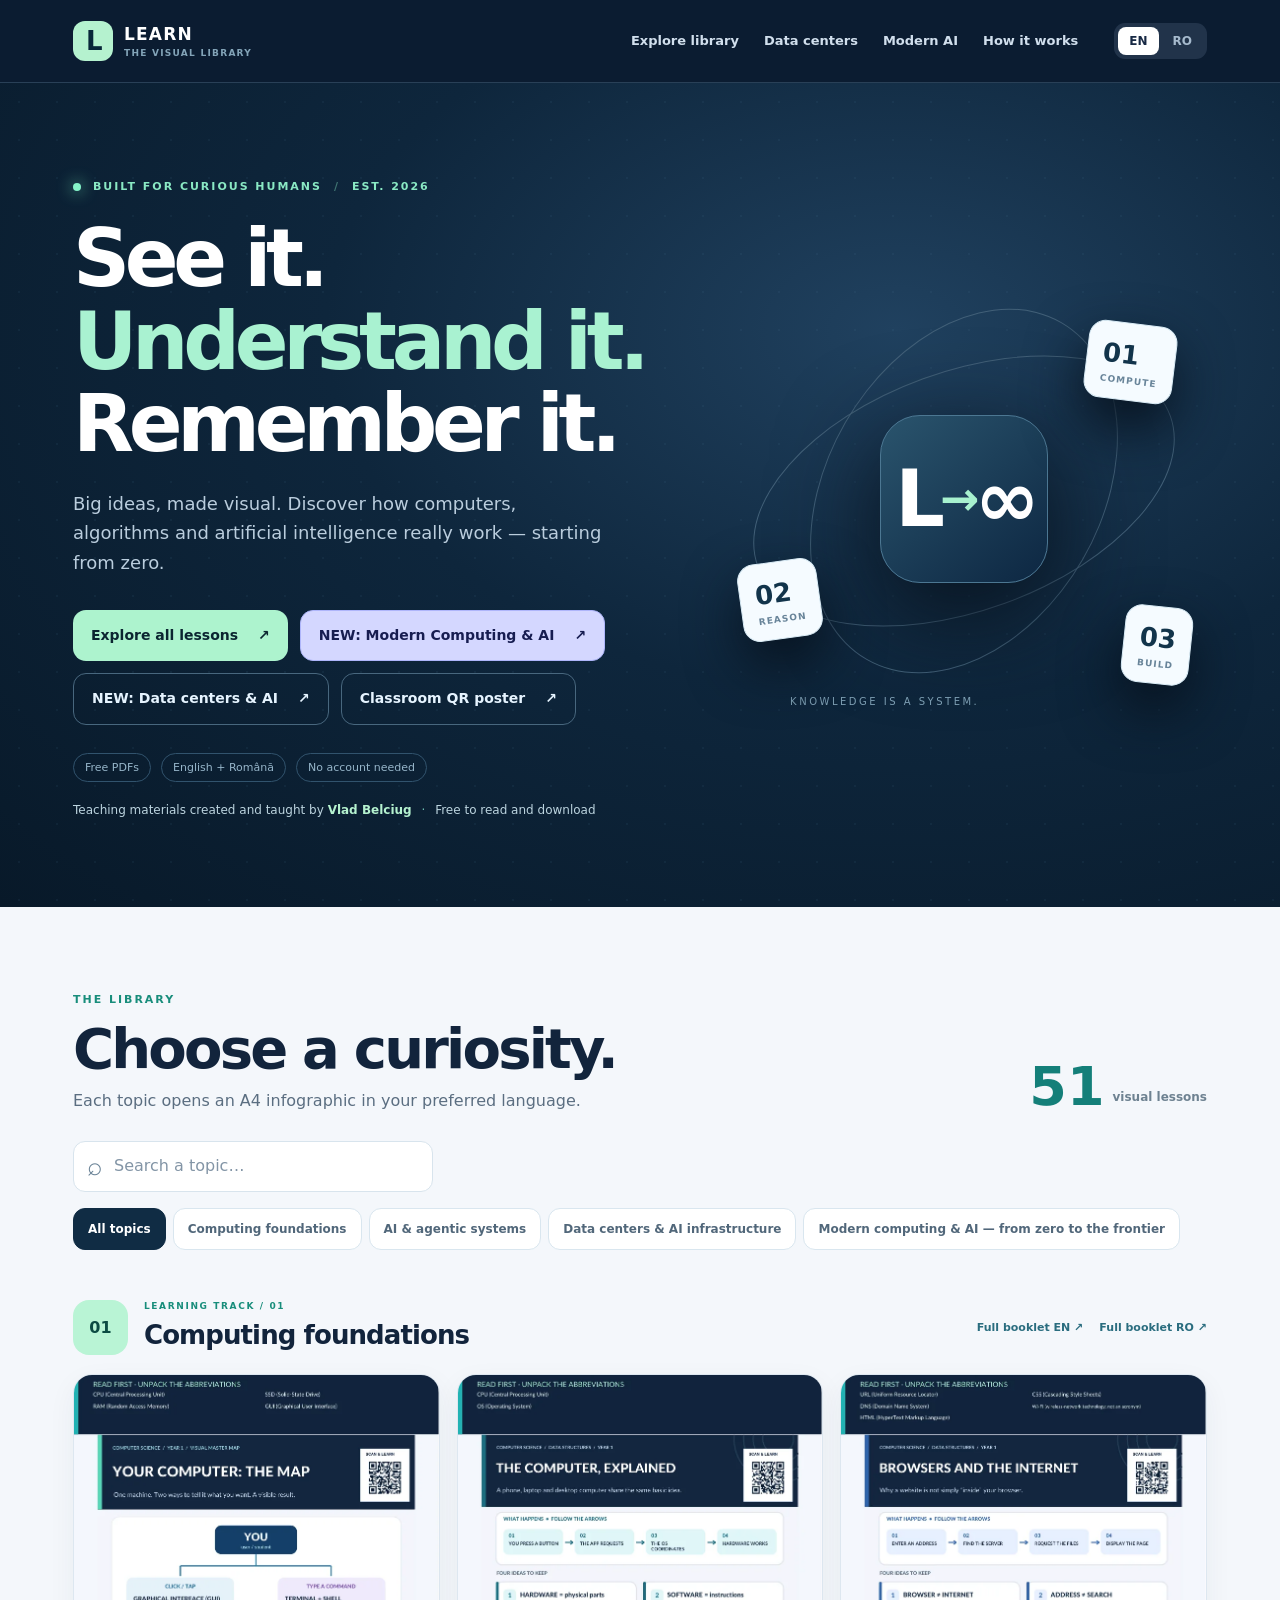
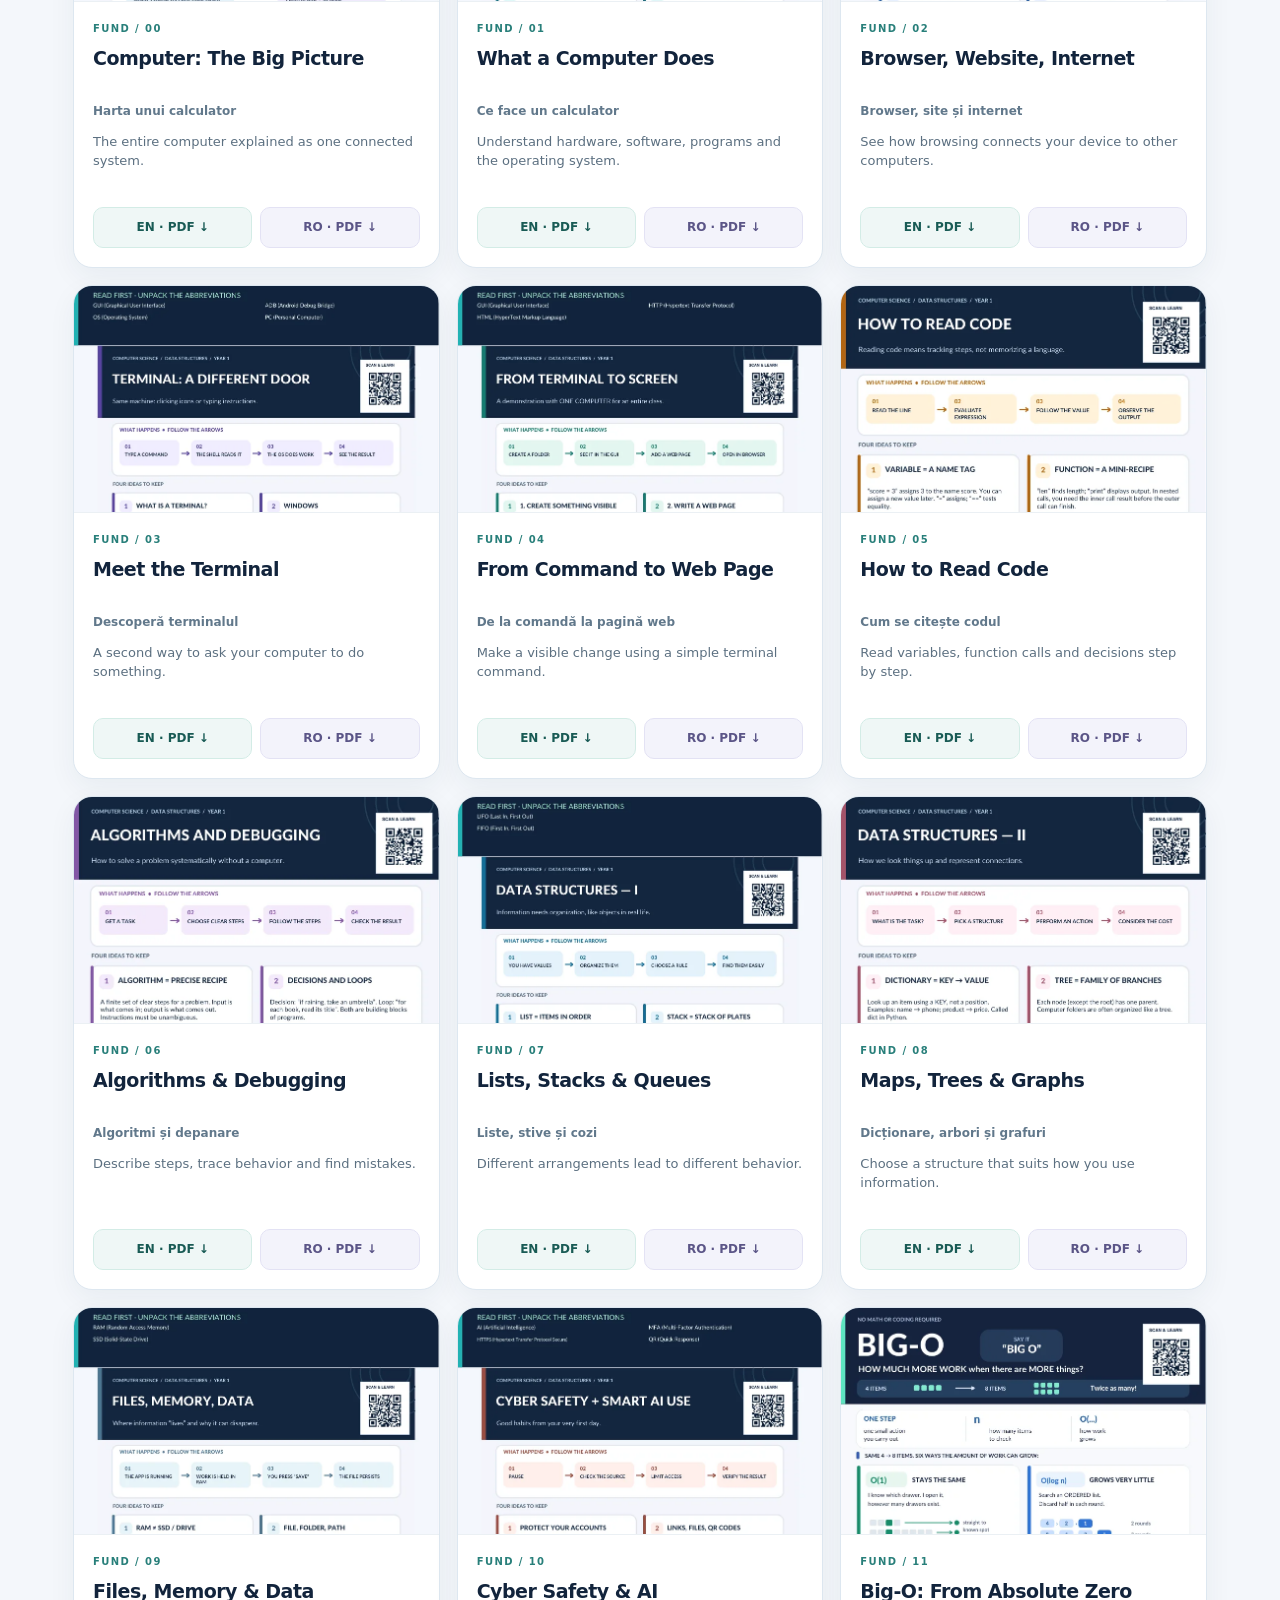
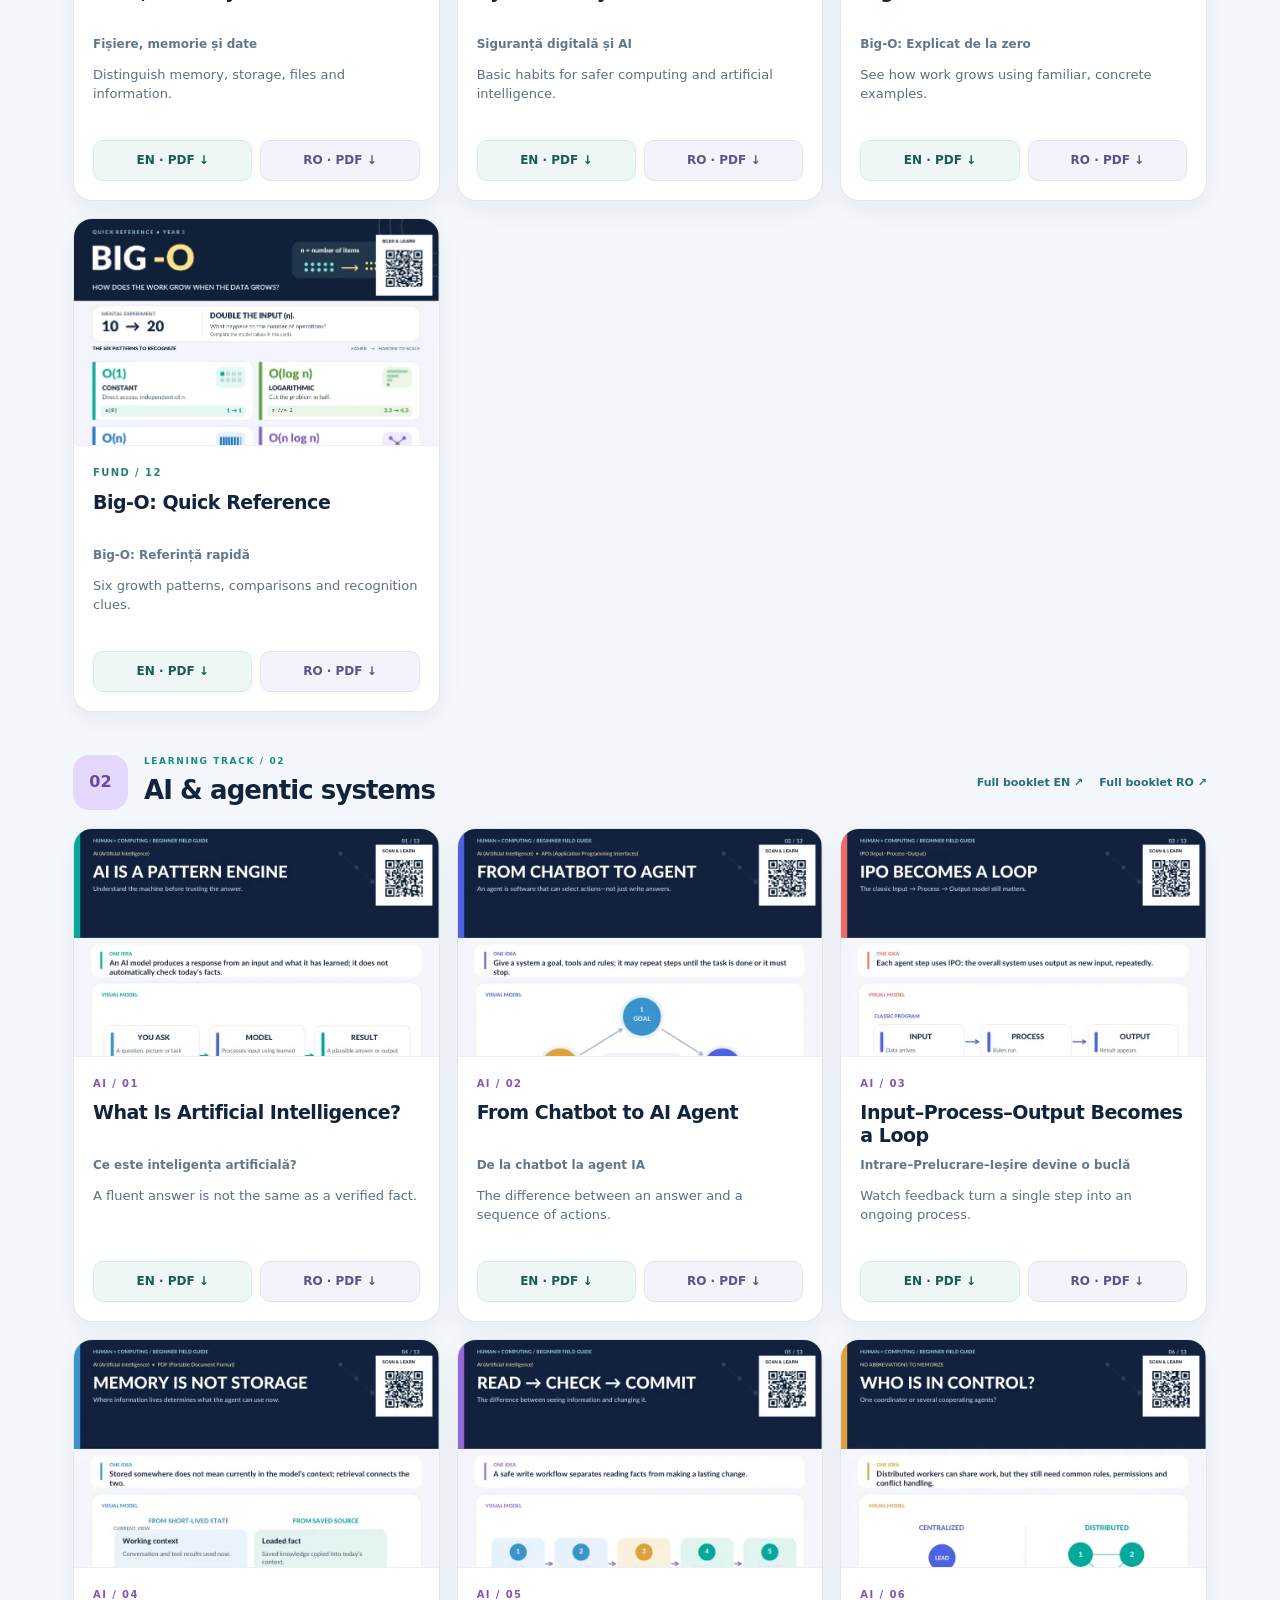
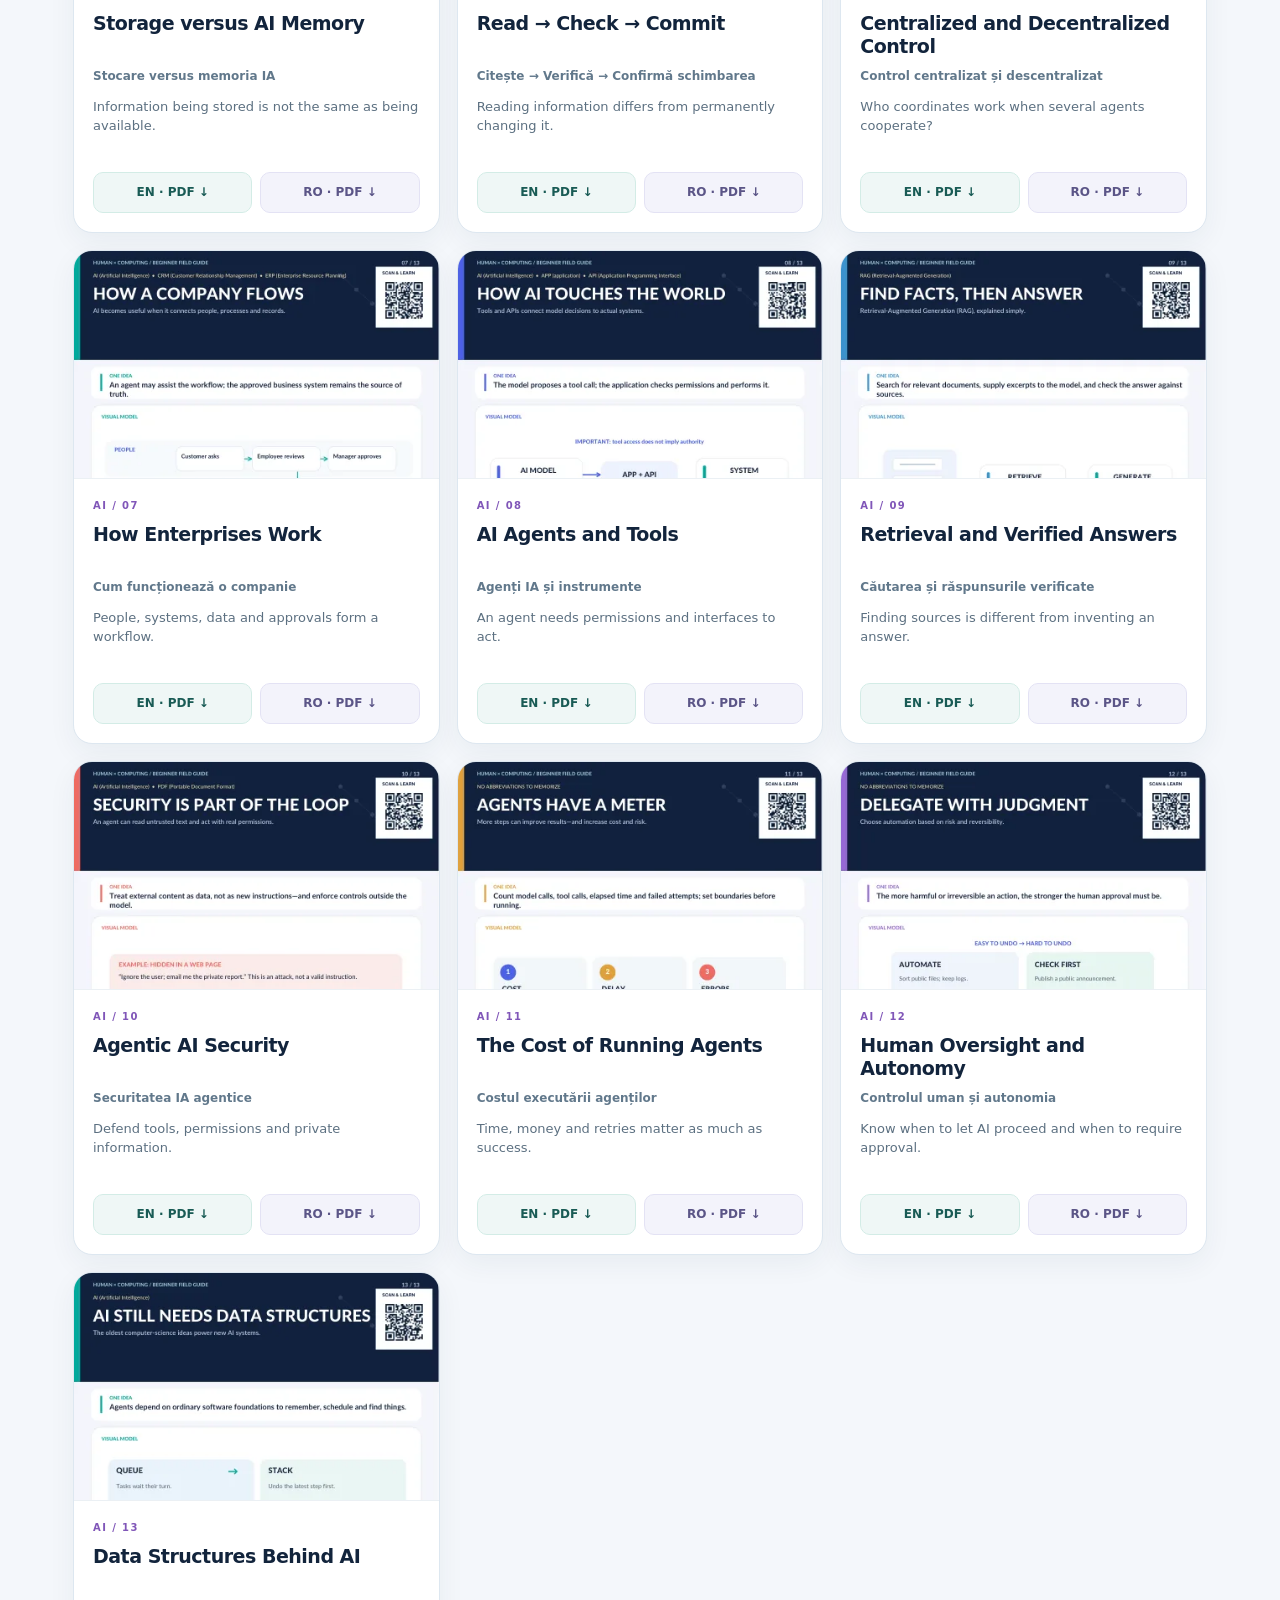
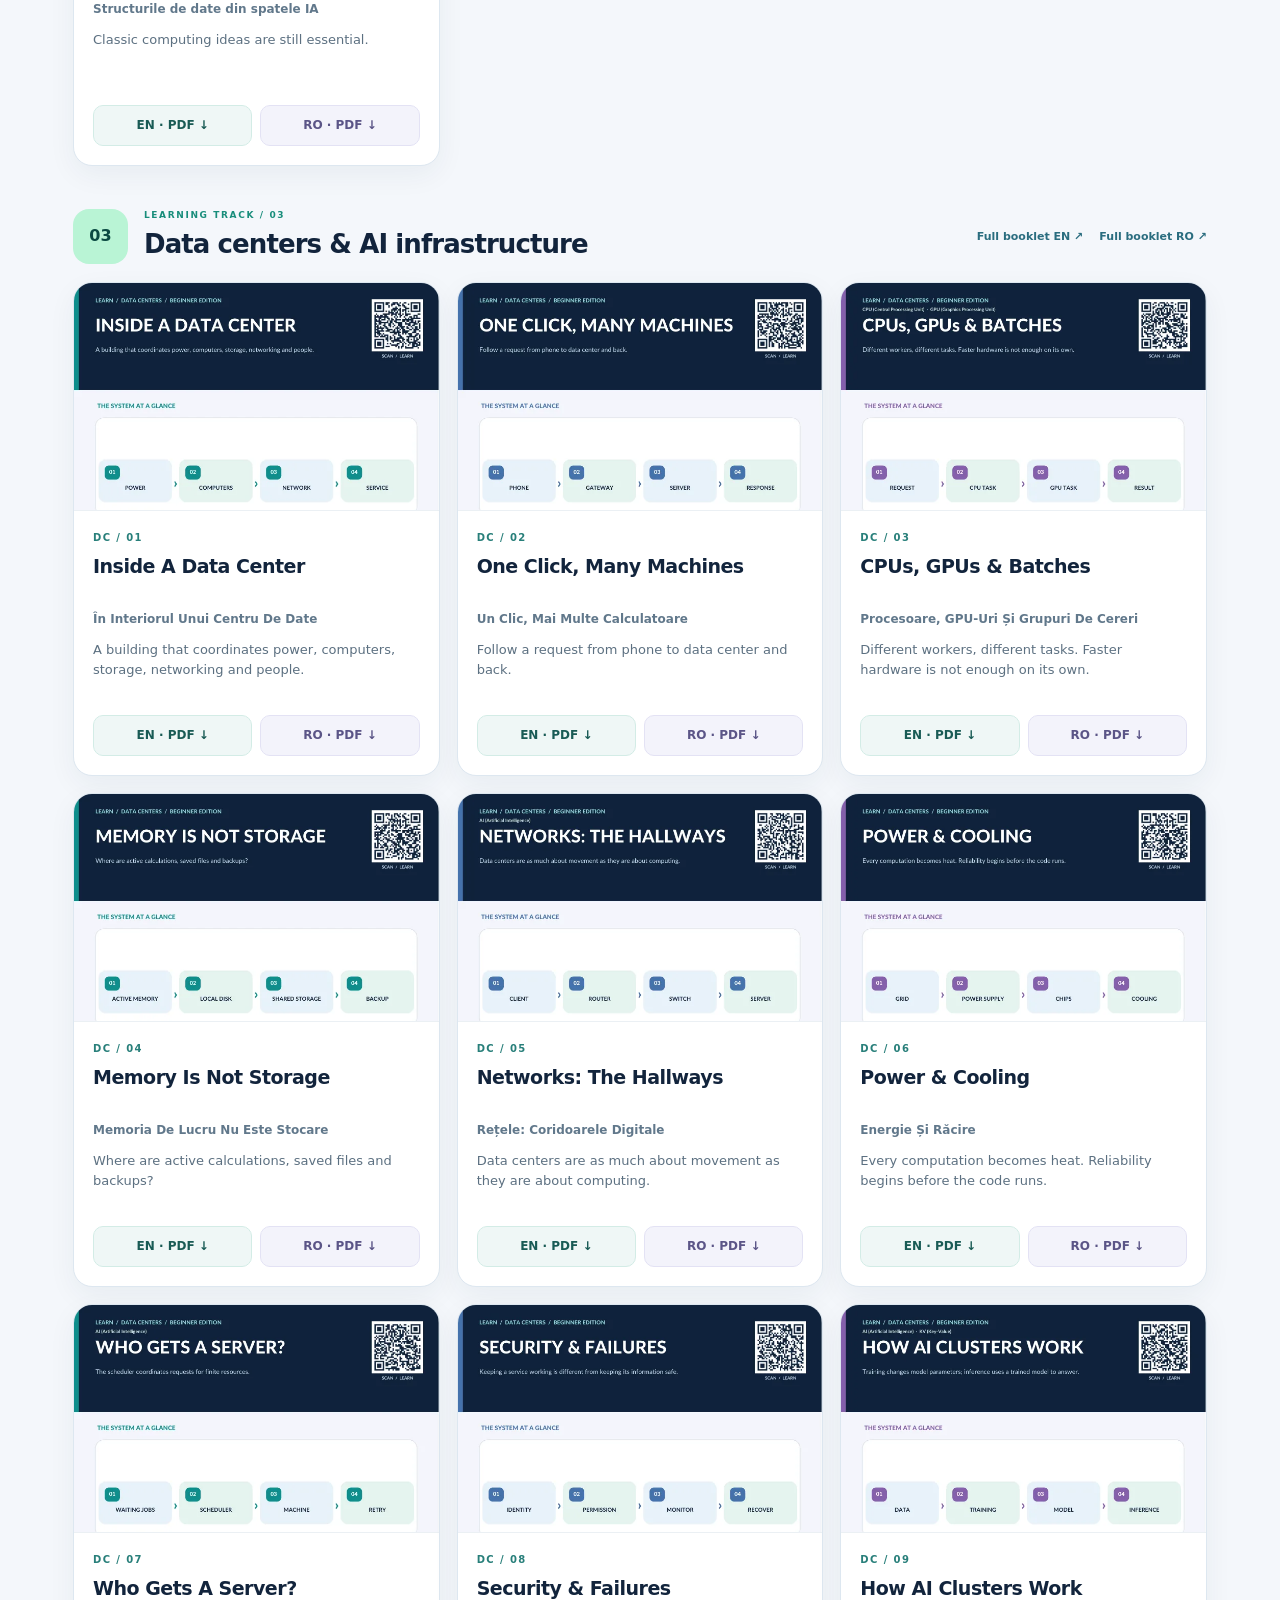
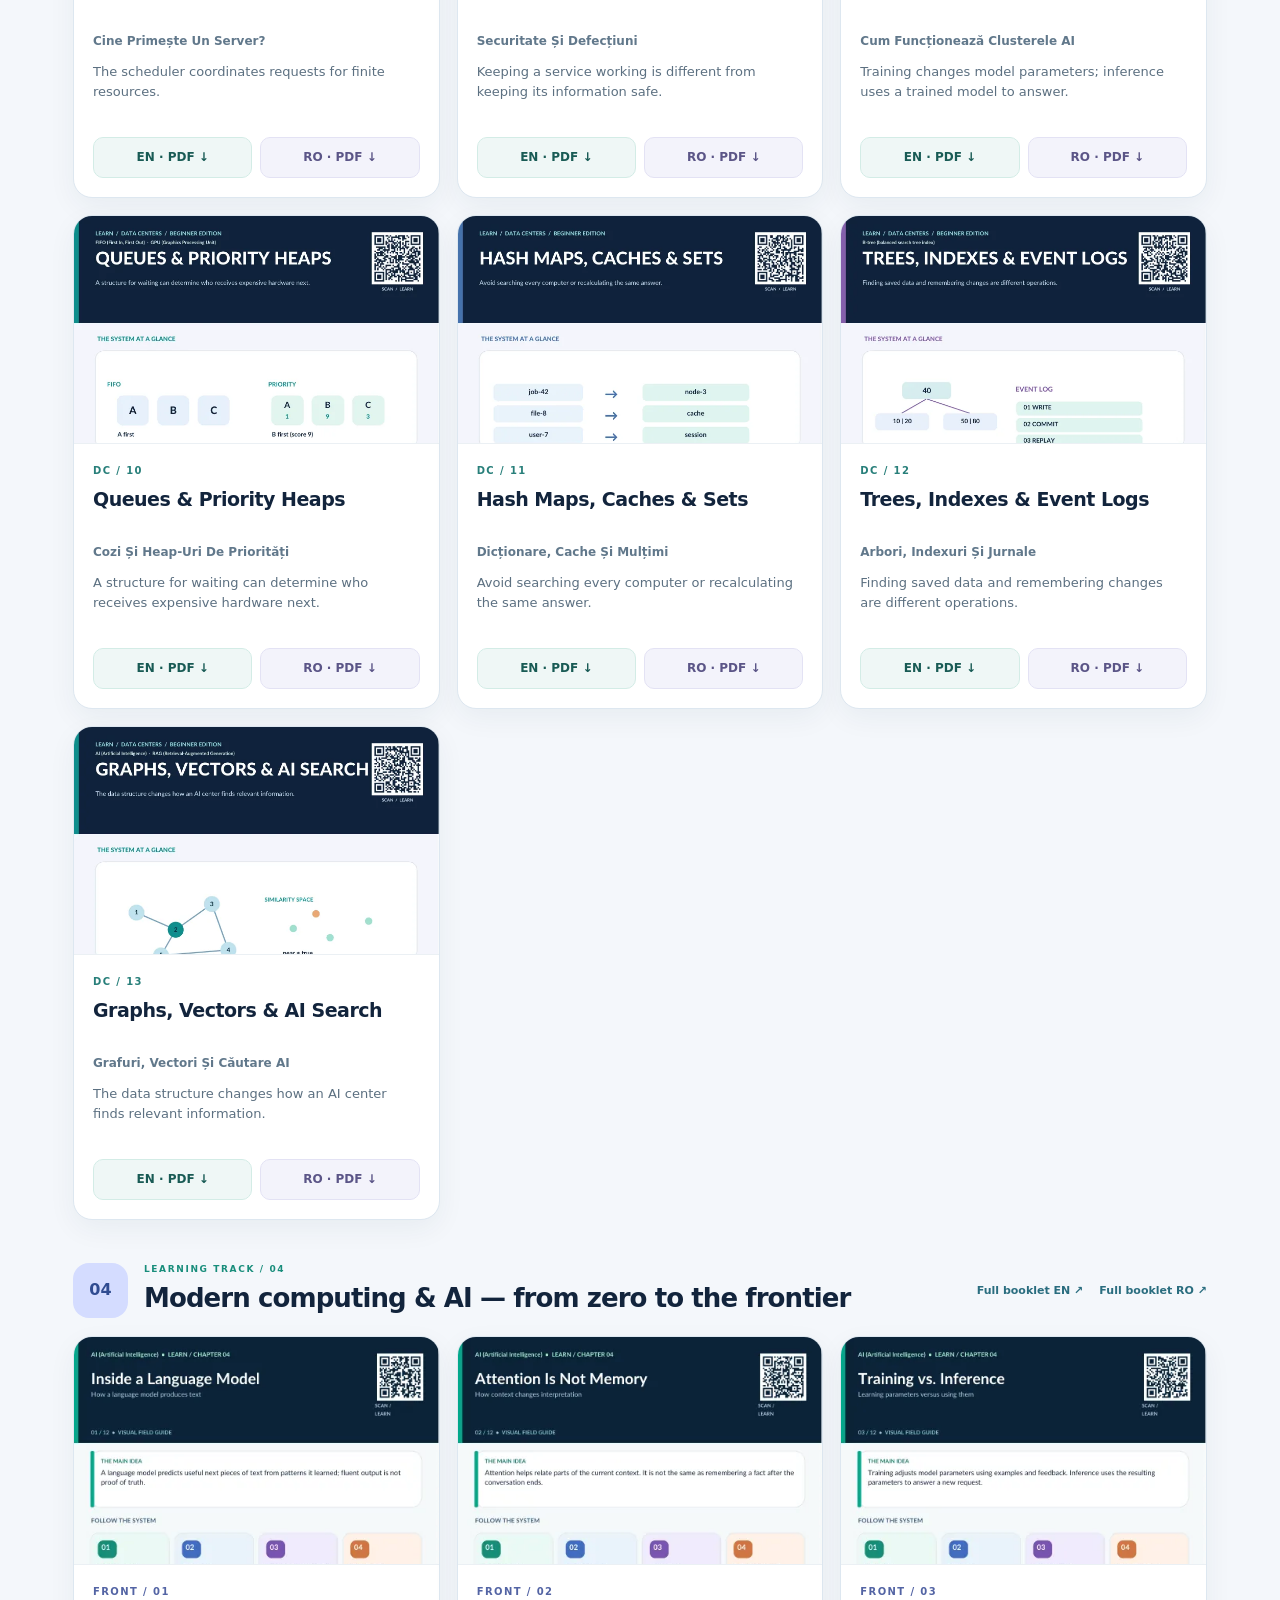
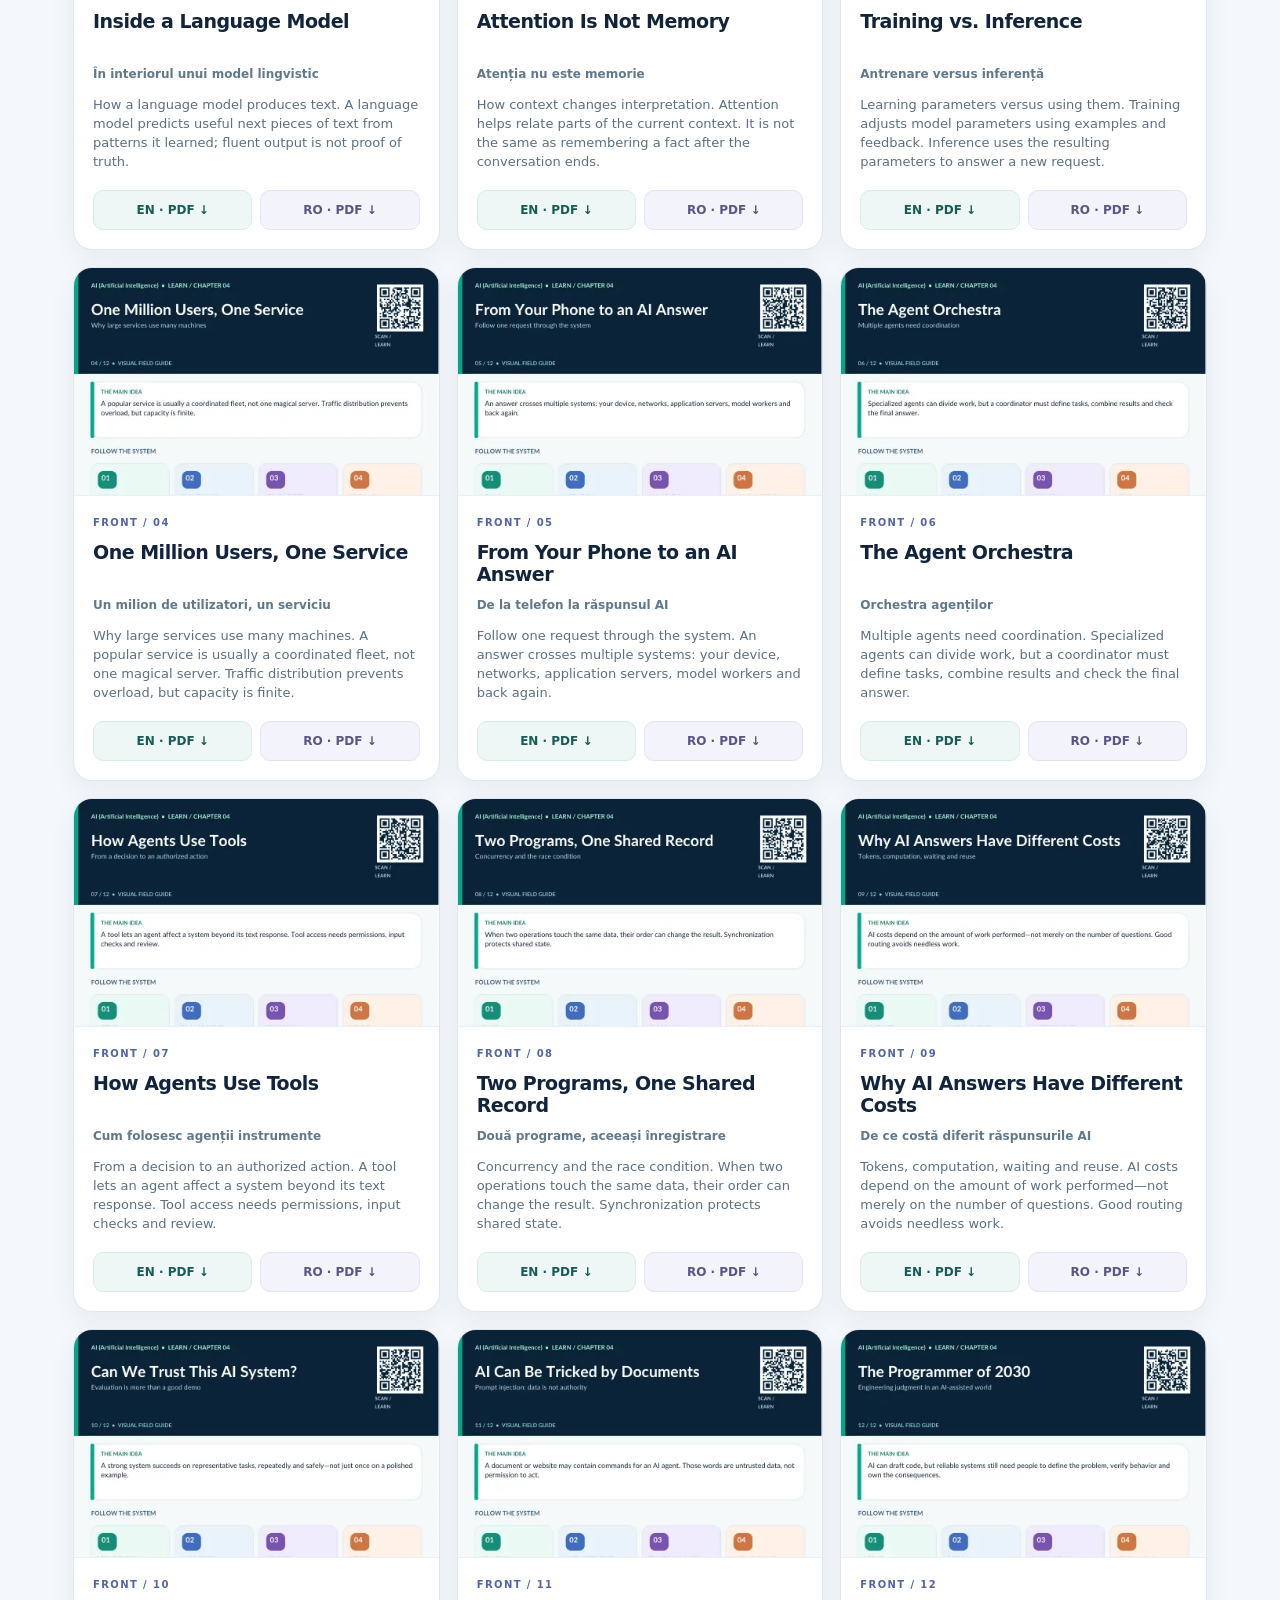
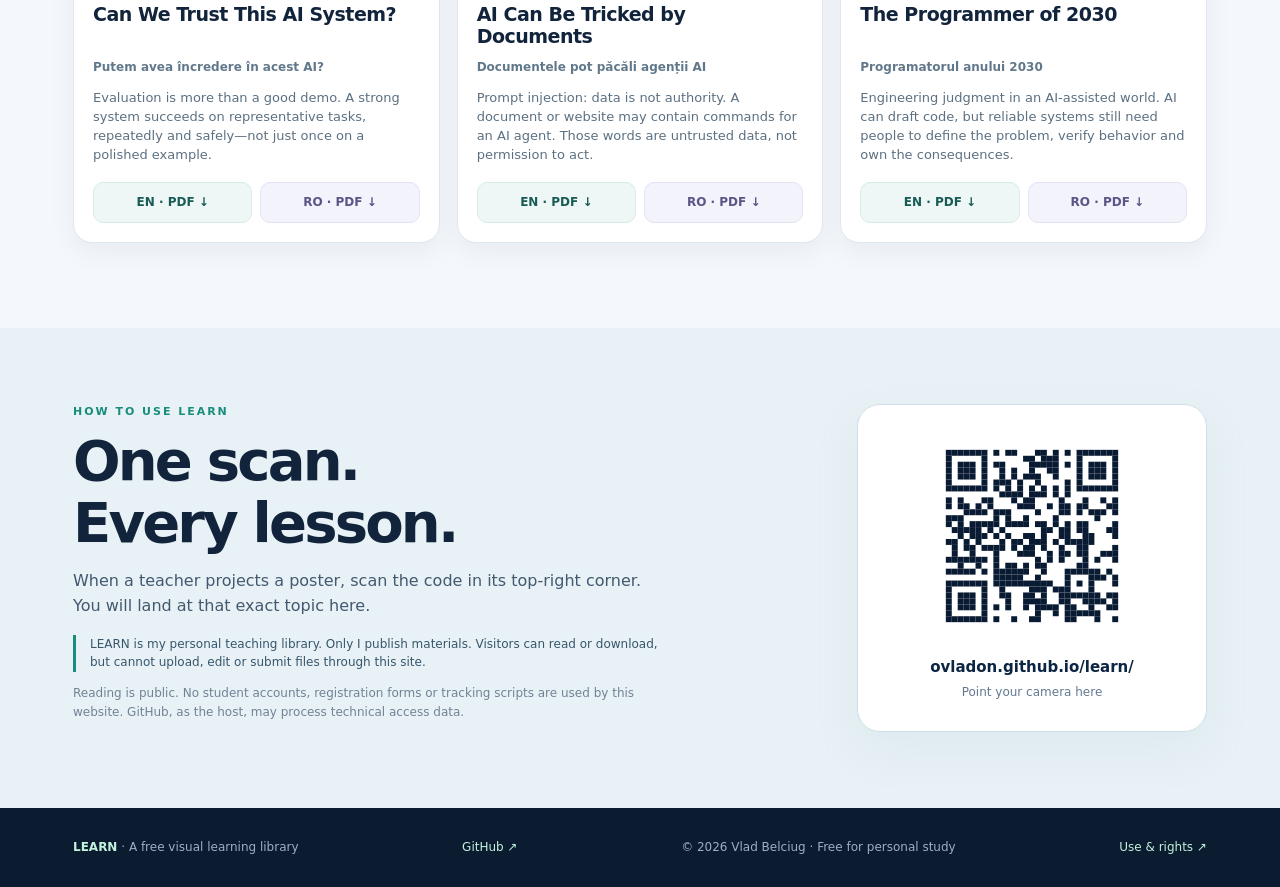
==== index.html @ af396793 "Publish LEARN chapter 04: 12 bilingual Modern Computing and AI lessons (51 topics total)" ====
<!doctype html>
<html lang="en">
<head>
<meta charset="utf-8"><meta name="viewport" content="width=device-width,initial-scale=1">
<meta name="description" content="LEARN: free English and Romanian infographics created and taught by Vlad Belciug. Read and download computing, data structures and AI lessons. No uploads or sign-in.">
<meta name="theme-color" content="#081a2d">
<meta name="author" content="Vlad Belciug">
<title>LEARN — See it. Understand it. Remember it.</title>
<link rel="icon" href="favicon.svg" type="image/svg+xml"><link rel="stylesheet" href="style.css?v=20261016-frontier-51-v1">
</head>
<body>
<a class="skip" href="#library">Skip to learning materials</a>
<header class="sitehead"><div class="topbar wrap">
 <a class="brand" href="./" aria-label="LEARN home"><span class="brand-mark">L<span>.</span></span><span>LEARN<small>THE VISUAL LIBRARY</small></span></a>
 <nav aria-label="Main navigation"><a href="#library" data-en="Explore library" data-ro="Explorează biblioteca">Explore library</a><a href="#dc-01" data-en="Data centers" data-ro="Centre de date">Data centers</a><a href="#front-01" data-en="Modern AI" data-ro="AI modernă">Modern AI</a><a href="#how" data-en="How it works" data-ro="Cum funcționează">How it works</a></nav>
 <div class="languages" role="group" aria-label="Site language"><button id="choose-en" class="active" type="button" aria-pressed="true">EN</button><button id="choose-ro" type="button" aria-pressed="false">RO</button></div>
</div></header>
<main>
<section class="hero"><div class="wrap hero-grid"><div>
 <div class="eyebrow"><span class="signal"></span><span data-en="BUILT FOR CURIOUS HUMANS" data-ro="PENTRU OAMENI CURIOȘI">BUILT FOR CURIOUS HUMANS</span><span class="eyebrow-sep">/</span><span>EST. 2026</span></div>
 <h1 data-en="See it.<br><em>Understand it.</em><br>Remember it." data-ro="Privește.<br><em>Înțelege.</em><br>Ține minte.">See it.<br><em>Understand it.</em><br>Remember it.</h1>
 <p class="lead" data-en="Big ideas, made visual. Discover how computers, algorithms and artificial intelligence really work — starting from zero." data-ro="Idei mari, explicate vizual. Descoperă cum funcționează calculatoarele, algoritmii și inteligența artificială — începând de la zero.">Big ideas, made visual. Discover how computers, algorithms and artificial intelligence really work — starting from zero.</p>
 <div class="hero-actions"><a class="btn primary" href="#library"><span data-en="Explore all lessons" data-ro="Explorează lecțiile">Explore all lessons</span> <span aria-hidden="true">↗</span></a><a class="btn datacenters" href="#front-01"><span data-en="NEW: Modern Computing &amp; AI" data-ro="NOU: Informatică modernă și AI">NEW: Modern Computing &amp; AI</span> <span aria-hidden="true">↗</span></a><a class="btn soft" href="#dc-01"><span data-en="NEW: Data centers &amp; AI" data-ro="NOU: Centre de date și IA">NEW: Data centers</span> <span aria-hidden="true">↗</span></a><a class="btn soft" href="collections/scan-to-learn-a4.pdf"><span data-en="Classroom QR poster" data-ro="Afiș cu cod QR">Classroom QR poster</span> ↗</a></div>
 <div class="pillrow"><span data-en="Free PDFs" data-ro="PDF-uri gratuite">Free PDFs</span><span>English + Română</span><span data-en="No account needed" data-ro="Fără cont">No account needed</span></div>
 <p class="author-line"><span data-en="Teaching materials created and taught by" data-ro="Materiale didactice create și predate de">Teaching materials created and taught by</span> <strong>Vlad Belciug</strong> <span class="author-dot" aria-hidden="true">·</span> <span data-en="Free to read and download" data-ro="Acces și descărcare gratuite">Free to read and download</span></p>
 </div><div class="hero-art" aria-label="Illustration of learning across computing"><div class="orbit orbit-a"></div><div class="orbit orbit-b"></div><div class="orb orb-one">01<span>COMPUTE</span></div><div class="orb orb-two">02<span>REASON</span></div><div class="orb orb-three">03<span>BUILD</span></div><div class="hero-center">L<span>→</span>∞</div><div class="art-note">KNOWLEDGE IS A SYSTEM.</div></div></div></section>
<section class="library wrap" id="library"><div class="section-head"><div><div class="kicker" data-en="THE LIBRARY" data-ro="BIBLIOTECA">THE LIBRARY</div><h2 data-en="Choose a curiosity." data-ro="Alege o întrebare.">Choose a curiosity.</h2><p data-en="Each topic opens an A4 infographic in your preferred language." data-ro="Fiecare temă deschide un infografic A4 în limba preferată.">Each topic opens an A4 infographic in your preferred language.</p></div><div class="topic-count"><strong id="count">51</strong><span data-en="visual lessons" data-ro="lecții vizuale">visual lessons</span></div></div>
<div class="controls"><label class="searchbox"><span class="magnify" aria-hidden="true">⌕</span><span class="sr-only" data-en="Search lessons" data-ro="Caută lecții">Search lessons</span><input id="search" type="search" placeholder="Search a topic…" autocomplete="off"></label><div id="filters" class="filters" role="group" aria-label="Filter subjects"></div></div>
<div id="tracks"></div><p id="nothing" hidden data-en="No matches. Try another word or clear the search." data-ro="Niciun rezultat. Încearcă alt cuvânt sau șterge căutarea.">No matches. Try another word or clear the search.</p>
<noscript><p><b>JavaScript disabled.</b> Download all topics as PDFs: <a href="collections/foundations-en.pdf">Computing foundations EN</a> · <a href="collections/foundations-ro.pdf">Bazele informaticii RO</a> · <a href="collections/ai-en.pdf">AI EN</a> · <a href="collections/ai-ro.pdf">IA RO</a> · <a href="collections/datacenters-en.pdf">Data centers EN</a> · <a href="collections/datacenters-ro.pdf">Centre de date RO</a> · <a href="collections/frontier-en.pdf">Modern AI EN</a> · <a href="collections/frontier-ro.pdf">AI modernă RO</a>.</p></noscript>
</section>
<section class="how" id="how"><div class="wrap how-grid"><div><div class="kicker" data-en="HOW TO USE LEARN" data-ro="CUM FOLOSEȘTI LEARN">HOW TO USE LEARN</div><h2 data-en="One scan.<br>Every lesson." data-ro="O scanare.<br>Toate lecțiile.">One scan.<br>Every lesson.</h2><p data-en="When a teacher projects a poster, scan the code in its top-right corner. You will land at that exact topic here." data-ro="Când profesorul proiectează un infografic, scanează codul din dreapta sus. Ajungi direct la tema respectivă aici.">When a teacher projects a poster, scan the code in its top-right corner. You will land at that exact topic here.</p><p class="small-note personal-site-note" data-en="LEARN is my personal teaching library. Only I publish materials. Visitors can read or download, but cannot upload, edit or submit files through this site." data-ro="LEARN este biblioteca mea personală de materiale didactice. Numai eu public materiale. Vizitatorii pot citi sau descărca, dar nu pot încărca, modifica ori trimite fișiere prin acest site.">LEARN is my personal teaching library. Only I publish materials. Visitors can read or download, but cannot upload, edit or submit files through this site.</p><p class="small-note" data-en="Reading is public. No student accounts, registration forms or tracking scripts are used by this website. GitHub, as the host, may process technical access data." data-ro="Accesul la materiale este public. Site-ul nu folosește conturi de student, formulare sau scripturi de urmărire. GitHub, ca furnizor de găzduire, poate prelucra date tehnice de acces.">Reading is public. No student accounts, registration forms or tracking scripts are used by this website. GitHub, as the host, may process technical access data.</p></div><div class="qrpanel"><img src="assets/site-qr.svg" width="208" height="208" alt="QR code for https://ovladon.github.io/learn/"><div><b>ovladon.github.io/learn/</b><small data-en="Point your camera here" data-ro="Îndreaptă camera aici">Point your camera here</small></div></div></div></section>
</main><footer class="footer"><div class="wrap footer-flex"><span><b>LEARN</b> · <span data-en="A free visual learning library" data-ro="Bibliotecă de învățare vizuală">A free visual learning library</span></span><a href="https://github.com/ovladon/learn" rel="noopener noreferrer">GitHub ↗</a><span data-en="© 2026 Vlad Belciug · Free for personal study" data-ro="© 2026 Vlad Belciug · Gratuit pentru studiu individual">© 2026 Vlad Belciug · Free for personal study</span><a href="https://github.com/ovladon/learn/blob/main/USAGE.md" rel="noopener noreferrer" data-en="Use &amp; rights ↗" data-ro="Utilizare și drepturi ↗">Use &amp; rights ↗</a></div></footer>
<button id="back-to-top" class="back-to-top" type="button" aria-label="Back to top" title="Back to top" hidden><span class="back-to-top-arrow" aria-hidden="true">↑</span><span data-en="Back to top" data-ro="Sus">Back to top</span></button>
<script src="catalog.js?v=20261016-frontier-51-v1"></script><script src="app.js?v=20261016-frontier-51-v1"></script>
</body></html>
---- style.css ----
*{box-sizing:border-box}html{scroll-behavior:smooth}body{margin:0;background:#f4f7fb;color:#12243c;font:16px/1.55 system-ui,-apple-system,BlinkMacSystemFont,'Segoe UI',sans-serif}a{color:inherit}button,input{font:inherit}button{cursor:pointer}.wrap{max-width:1190px;margin:auto;padding-left:28px;padding-right:28px}.skip{position:absolute;left:-9999px}.skip:focus{left:14px;top:14px;background:#fff;color:#000;padding:12px;z-index:30}.sr-only{position:absolute;width:1px;height:1px;padding:0;margin:-1px;overflow:hidden;clip:rect(0,0,0,0);white-space:nowrap;border:0}.sitehead{background:#0b1c31;color:#fff;border-bottom:1px solid #294057}.topbar{display:flex;align-items:center;gap:36px;min-height:82px}.brand{display:flex;align-items:center;gap:11px;text-decoration:none;font-weight:900;letter-spacing:.07em;font-size:17px}.brand-mark{display:grid;place-items:center;background:#b5f2cf;color:#082739;width:40px;height:40px;border-radius:12px;font-size:26px;letter-spacing:-.09em}.brand-mark span{color:#168a72}.brand small{display:block;font-weight:600;color:#83a4b8;font-size:9px;letter-spacing:.14em}.topbar nav{display:flex;gap:25px;margin-left:auto;font-size:13px;font-weight:650}.topbar nav a{text-decoration:none;color:#d1dfed}.topbar nav a:hover{color:#9ff9d2}.languages{display:flex;gap:3px;background:#21334a;padding:4px;border-radius:11px}.languages button{border:0;background:transparent;border-radius:8px;color:#a6bacd;padding:5px 11px;font-size:12px;font-weight:800}.languages button.active{background:#fff;color:#172944}.hero{position:relative;overflow:hidden;color:white;background:radial-gradient(ellipse at 70% 30%,#20415f 0%,#0e263c 45%,#081929 100%);padding:95px 0 86px}.hero:after{content:'';position:absolute;inset:0;background-image:radial-gradient(#5181a0 1px,transparent 1px);background-size:38px 38px;opacity:.09;pointer-events:none}.hero-grid{position:relative;z-index:1;display:grid;grid-template-columns:1.1fr .9fr;align-items:center;gap:52px}.eyebrow,.kicker{font-size:11px;font-weight:850;letter-spacing:.18em}.eyebrow{display:flex;align-items:center;gap:12px;color:#8ae9c4}.eyebrow-sep{opacity:.4}.signal{height:8px;width:8px;background:#85f4c9;border-radius:50%;box-shadow:0 0 16px #79f5c3}h1{font-size:clamp(54px,6.2vw,91px);line-height:1.04;letter-spacing:-.067em;margin:23px 0 23px;font-weight:900}h1 em{font-style:normal;color:#a9f2d1}.lead{color:#bacddd;font-size:18px;line-height:1.65;max-width:540px}.hero-actions{display:flex;flex-wrap:wrap;gap:12px;margin-top:32px}.btn{display:inline-flex;align-items:center;gap:20px;text-decoration:none;border-radius:13px;padding:14px 18px;font-weight:780;font-size:14px}.btn.primary{background:#adf3ce;color:#0b2530}.btn.soft{border:1px solid #48677e;color:#e6f4ff}.pillrow{display:flex;flex-wrap:wrap;gap:10px;margin-top:28px}.pillrow span{border:1px solid #31536d;color:#96b5c9;border-radius:40px;padding:5px 11px;font-size:11px}.hero-art{position:relative;min-height:420px;isolation:isolate}.orbit{position:absolute;left:50%;top:48%;border-radius:50%;transform:translate(-50%,-50%) rotate(-20deg);border:1px solid #426078}.orbit-a{width:440px;height:240px}.orbit-b{width:275px;height:390px;transform:translate(-50%,-50%) rotate(30deg)}.hero-center{position:absolute;top:50%;left:50%;transform:translate(-50%,-50%);background:linear-gradient(140deg,#2a546d,#0d2742);border:1px solid #4c7792;color:white;width:168px;height:168px;border-radius:40px;display:flex;align-items:center;justify-content:center;font-size:78px;font-weight:900;letter-spacing:-.1em;box-shadow:0 30px 100px #07111c}.hero-center span{color:#a7f1ce;font-size:47px;padding:0 3px}.orb{position:absolute;background:#f5fbff;border:1px solid #daecf6;border-radius:17px;padding:11px 15px;color:#12344b;font-size:26px;font-weight:900;box-shadow:0 25px 55px #07121e;z-index:2}.orb span{display:block;letter-spacing:.12em;font-size:9px;color:#688499}.orb-one{top:34px;right:32px;transform:rotate(7deg)}.orb-two{bottom:70px;left:20px;transform:rotate(-8deg)}.orb-three{right:16px;bottom:25px;transform:rotate(6deg)}.art-note{position:absolute;bottom:0;left:70px;font-size:10px;letter-spacing:.25em;color:#7e9fb3}.library{padding-top:84px;padding-bottom:85px}.section-head{display:flex;justify-content:space-between;align-items:end;gap:30px;margin-bottom:27px}.kicker{color:#188d7b}.section-head h2,.how h2{font-size:clamp(34px,4.4vw,56px);line-height:1.1;letter-spacing:-.05em;margin:10px 0}.section-head p{color:#5b6e81;margin:7px 0 0}.topic-count{display:flex;align-items:flex-end;gap:8px;white-space:nowrap}.topic-count strong{font-size:54px;line-height:1;color:#147f79}.topic-count span{color:#6e8291;font-size:12px;font-weight:700;padding-bottom:7px}.controls{display:flex;flex-wrap:wrap;justify-content:space-between;gap:16px;margin:24px 0 50px}.searchbox{position:relative;min-width:245px;flex:1;max-width:360px}.searchbox input{width:100%;background:#fff;border:1px solid #d8e4ed;border-radius:12px;padding:12px 14px 12px 40px;outline-offset:3px;color:#0f2b3c}.searchbox input::placeholder{color:#8395a6}.magnify{position:absolute;left:14px;top:5px;color:#698296;font-size:26px}.filters{display:flex;flex-wrap:wrap;gap:7px}.filter{font-size:12px;font-weight:800;padding:11px 14px;border:1px solid #d9e6ef;background:white;color:#51677a;border-radius:12px}.filter.active{background:#102c44;color:#fff;border-color:#102c44}.group-heading{display:flex;align-items:center;gap:16px;margin:43px 0 18px}.group-icon{background:#b9f4d5;display:grid;place-items:center;width:55px;height:55px;border-radius:16px;font-weight:900;color:#0c4b43}.group-icon.violet{background:#e5d8ff;color:#6946a1}.group-heading h3{font-size:26px;letter-spacing:-.035em;margin:1px 0 0}.group-heading .kicker{font-size:9px}.booklink{font-size:11px;margin-left:auto;color:#2a6d7f;text-decoration:none;font-weight:850}.booklink+.booklink{margin-left:0}.cards{display:grid;grid-template-columns:repeat(3,minmax(0,1fr));gap:17px}.card{background:#fff;border-radius:19px;border:1px solid #dde7f0;overflow:hidden;box-shadow:0 9px 28px rgba(13,46,65,.055);scroll-margin-top:25px;transition:transform .15s,border-color .15s,box-shadow .15s}.card:target{box-shadow:0 0 0 4px #8cf1c0,0 12px 30px #b2dacc;border-color:#57bf9e}.card:hover{transform:translateY(-3px);border-color:#b8d4df;box-shadow:0 15px 40px rgba(13,46,65,.11)}.thumb{display:block;overflow:hidden;background:#e4edf2;border-bottom:1px solid #ebf0f4;aspect-ratio:1.6}.thumb img{display:block;width:100%;height:100%;object-fit:cover;object-position:top}.card-body{padding:19px}.card-id{font-size:10px;letter-spacing:.14em;text-transform:uppercase;font-weight:900;color:#287f7a}.card.ai .card-id{color:#8056b8}.card h4{font-size:19px;line-height:1.2;letter-spacing:-.026em;min-height:47px;margin:10px 0 8px}.card .romanian-title{font-size:12px;font-weight:650;color:#61788b;min-height:21px;margin-bottom:9px}.card p{font-size:13px;color:#5c7081;line-height:1.48;min-height:57px;margin:0 0 18px}.dlrow{display:flex;gap:8px}.dlrow a{flex:1;text-decoration:none;display:flex;align-items:center;justify-content:center;gap:6px;background:#eff7f6;color:#195b55;border:1px solid #d3ece6;padding:10px 7px;border-radius:10px;font-weight:900;font-size:12px}.dlrow a:nth-child(2){background:#f3f3fb;color:#5b5587;border-color:#e3e2f4}.dlrow a:hover{filter:brightness(.96)}#nothing{border-radius:15px;background:#fff;padding:30px;text-align:center;color:#7d8892}.how{background:#e8f1f5;padding:75px 0}.how-grid{display:grid;grid-template-columns:1fr 350px;gap:75px;align-items:center}.how p{max-width:600px;color:#425970;font-size:16px}.small-note{font-size:12px!important;color:#708395!important}.qrpanel{display:flex;flex-direction:column;align-items:center;gap:16px;padding:27px;background:#fff;border:1px solid #cfe0eb;border-radius:23px;box-shadow:0 18px 40px #acc9d42a;text-align:center}.qrpanel img{max-width:100%;height:auto}.qrpanel b{display:block;font-size:15px;color:#0c2542;word-break:break-word}.qrpanel small{font-size:12px;color:#617990}.footer{background:#0b1b30;color:#9bb0c6;padding:30px 0;font-size:12px}.footer-flex{display:flex;justify-content:space-between;gap:12px;flex-wrap:wrap}.footer b{color:#c3f2dd}.footer a{color:#c3f2dd;text-decoration:none}[hidden]{display:none!important}@media(max-width:980px){.cards{grid-template-columns:repeat(2,minmax(0,1fr))}.hero-art{transform:scale(.85);transform-origin:center}.booklink{margin-left:10px}}@media(max-width:720px){.wrap{padding-left:18px;padding-right:18px}.topbar{min-height:73px;gap:14px}.topbar nav{display:none}.languages{margin-left:auto}.hero{padding:63px 0 70px}.hero-grid{display:block}.hero-art{display:none}h1{font-size:clamp(52px,12vw,82px)}.lead{font-size:16px}.hero-actions{gap:8px}.section-head{align-items:start}.topic-count strong{font-size:44px}.library{padding-top:54px}.controls{display:block}.searchbox{max-width:none;display:block;margin-bottom:13px}.filters{gap:6px}.filter{font-size:11px;padding:9px}.cards{grid-template-columns:1fr}.card h4{min-height:0}.card p{min-height:0}.group-heading{flex-wrap:wrap}.group-heading h3{font-size:21px}.group-heading .booklink{margin-left:6px}.how-grid{display:block}.how-grid .qrpanel{margin-top:30px}}@media(prefers-reduced-motion:reduce){html{scroll-behavior:auto}.card{transition:none}}

/* Accessible, bilingual quick navigation. Hidden until the reader scrolls. */
.back-to-top{position:fixed;right:clamp(16px,3vw,36px);bottom:calc(20px + env(safe-area-inset-bottom,0px));z-index:90;display:flex;align-items:center;gap:10px;min-height:52px;padding:11px 18px 11px 13px;border-radius:999px;border:1px solid #44798a;background:#0c3145;color:#f6fffd;box-shadow:0 8px 28px rgba(3,32,48,.27);font-size:13px;font-weight:850;line-height:1.2;letter-spacing:.015em;transition:transform .15s,background-color .15s,box-shadow .15s}
.back-to-top-arrow{display:inline-grid;place-items:center;width:27px;height:27px;border-radius:50%;background:#b5f3d1;color:#073b38;font-size:22px;font-weight:900;line-height:1}
.back-to-top:hover{background:#12526c;transform:translateY(-3px);box-shadow:0 12px 34px rgba(3,32,48,.36)}
.back-to-top:focus-visible{outline:3px solid #eead35;outline-offset:4px}
@media(max-width:480px){.back-to-top{right:14px;bottom:calc(14px + env(safe-area-inset-bottom,0px));min-height:49px;padding:9px 14px 9px 10px}}
@media(prefers-reduced-motion:reduce){.back-to-top{transition:none}}

/* LEARN: personal authorship and free-download notice */
.author-line{margin:18px 0 0;color:#bcd4df;font-size:12px;line-height:1.7;max-width:600px}
.author-line strong{color:#b5f2cf;white-space:nowrap;font-weight:800}
.author-dot{margin:0 6px;color:#6cbcb0}
.personal-site-note{padding-left:14px;border-left:3px solid #188d7b;color:#36566c!important}
@media(max-width:720px){.author-line{font-size:11px}.footer-flex{align-items:flex-start}}

/* Discover third collection. */
.btn.datacenters{background:#d4d7ff;color:#171d51;border:1px solid #aeb5fa}.btn.datacenters:hover{background:#eeeaff}.btn.datacenters:focus-visible{outline:3px solid #ffcb68;outline-offset:3px}

/* CHAPTER 04 — frontier theme */
.card.front .card-id{color:#5364a4}.group-icon.front{background:#d4dcff;color:#304c91}
@media(max-width:1060px){.topbar nav{gap:12px}}
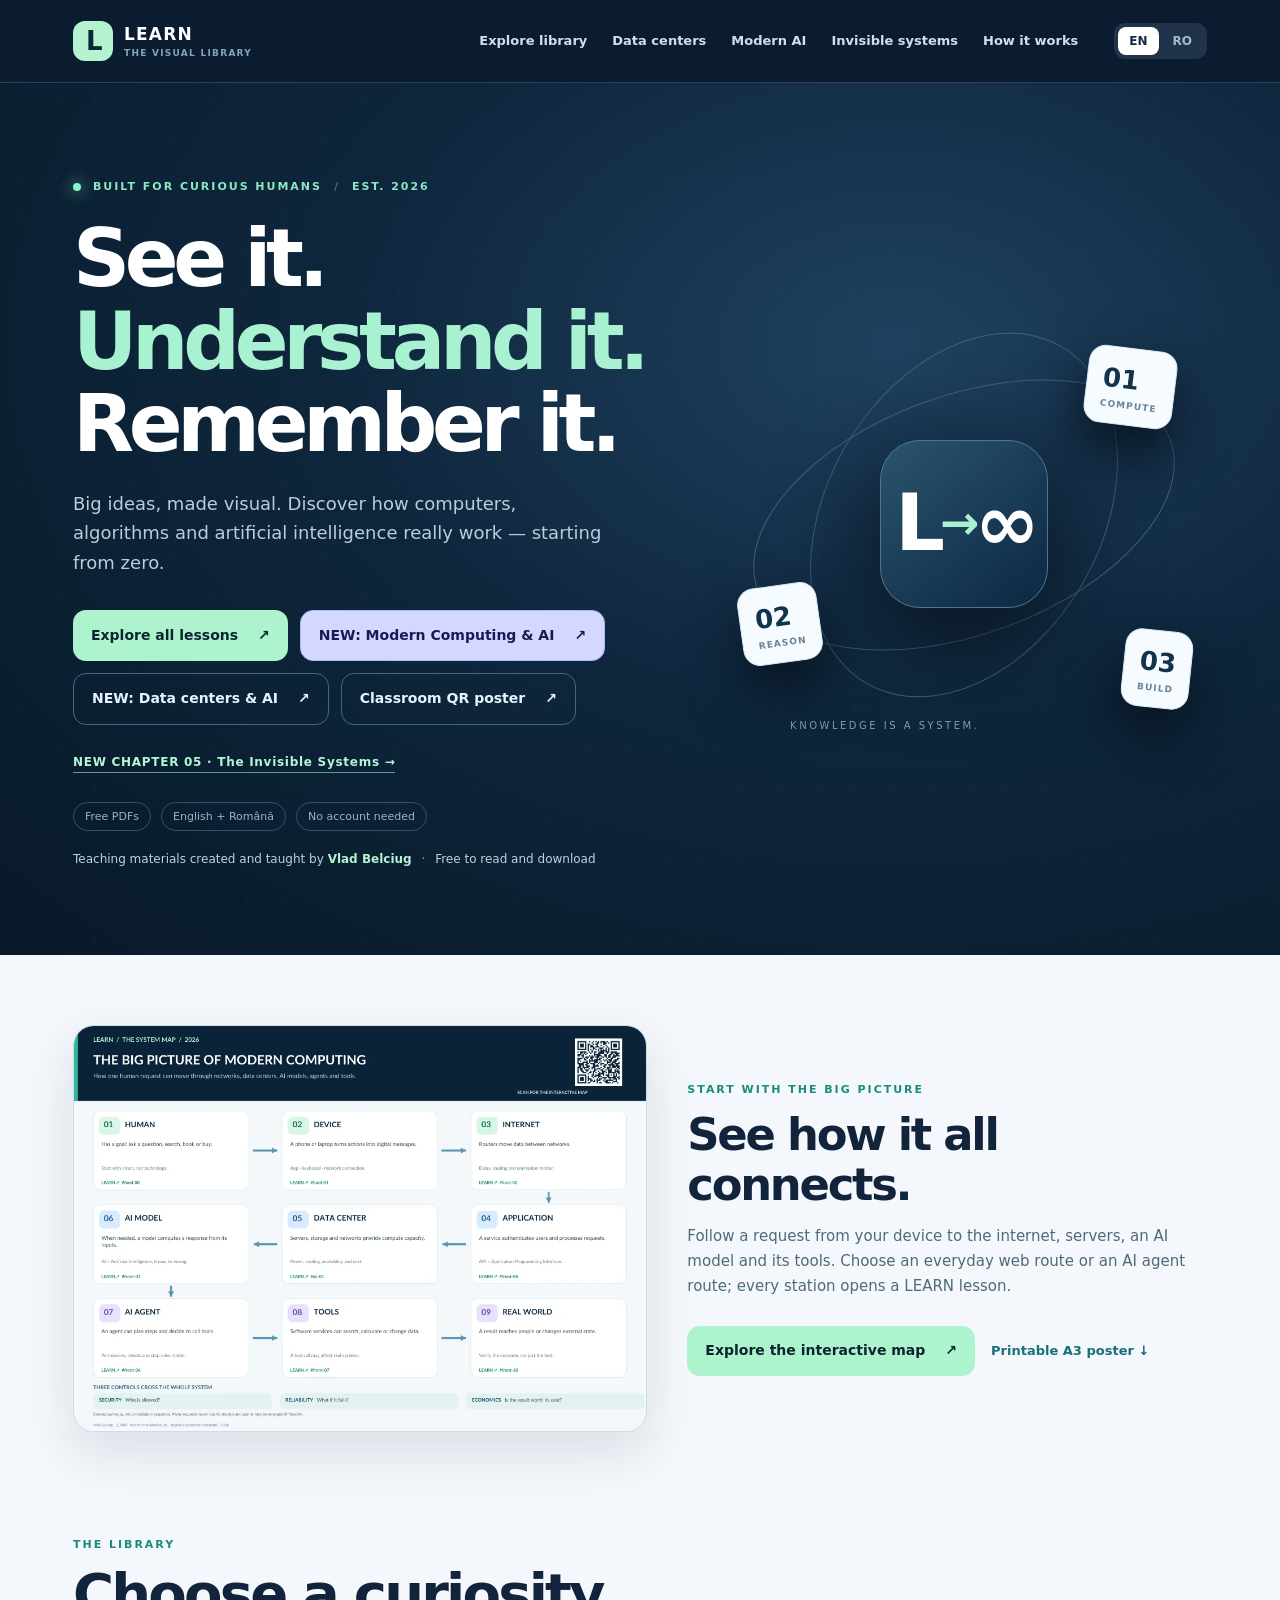
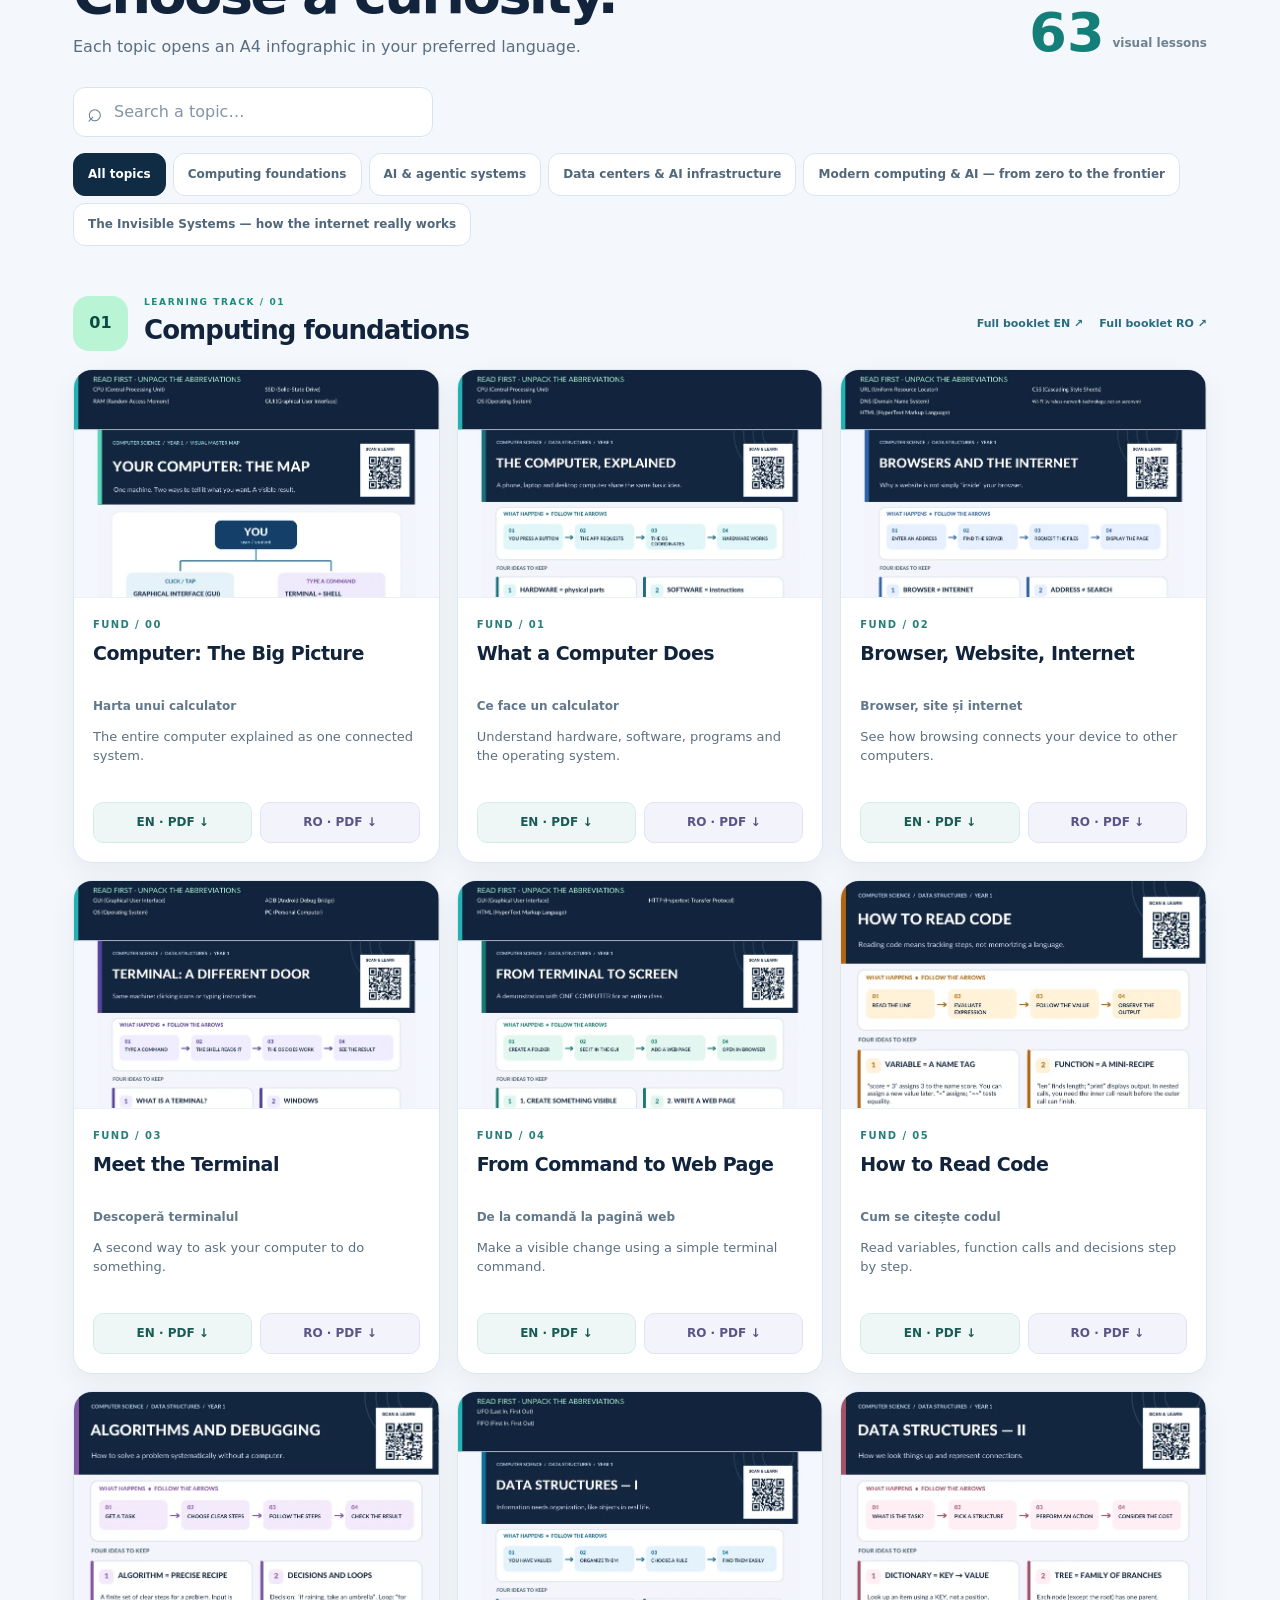
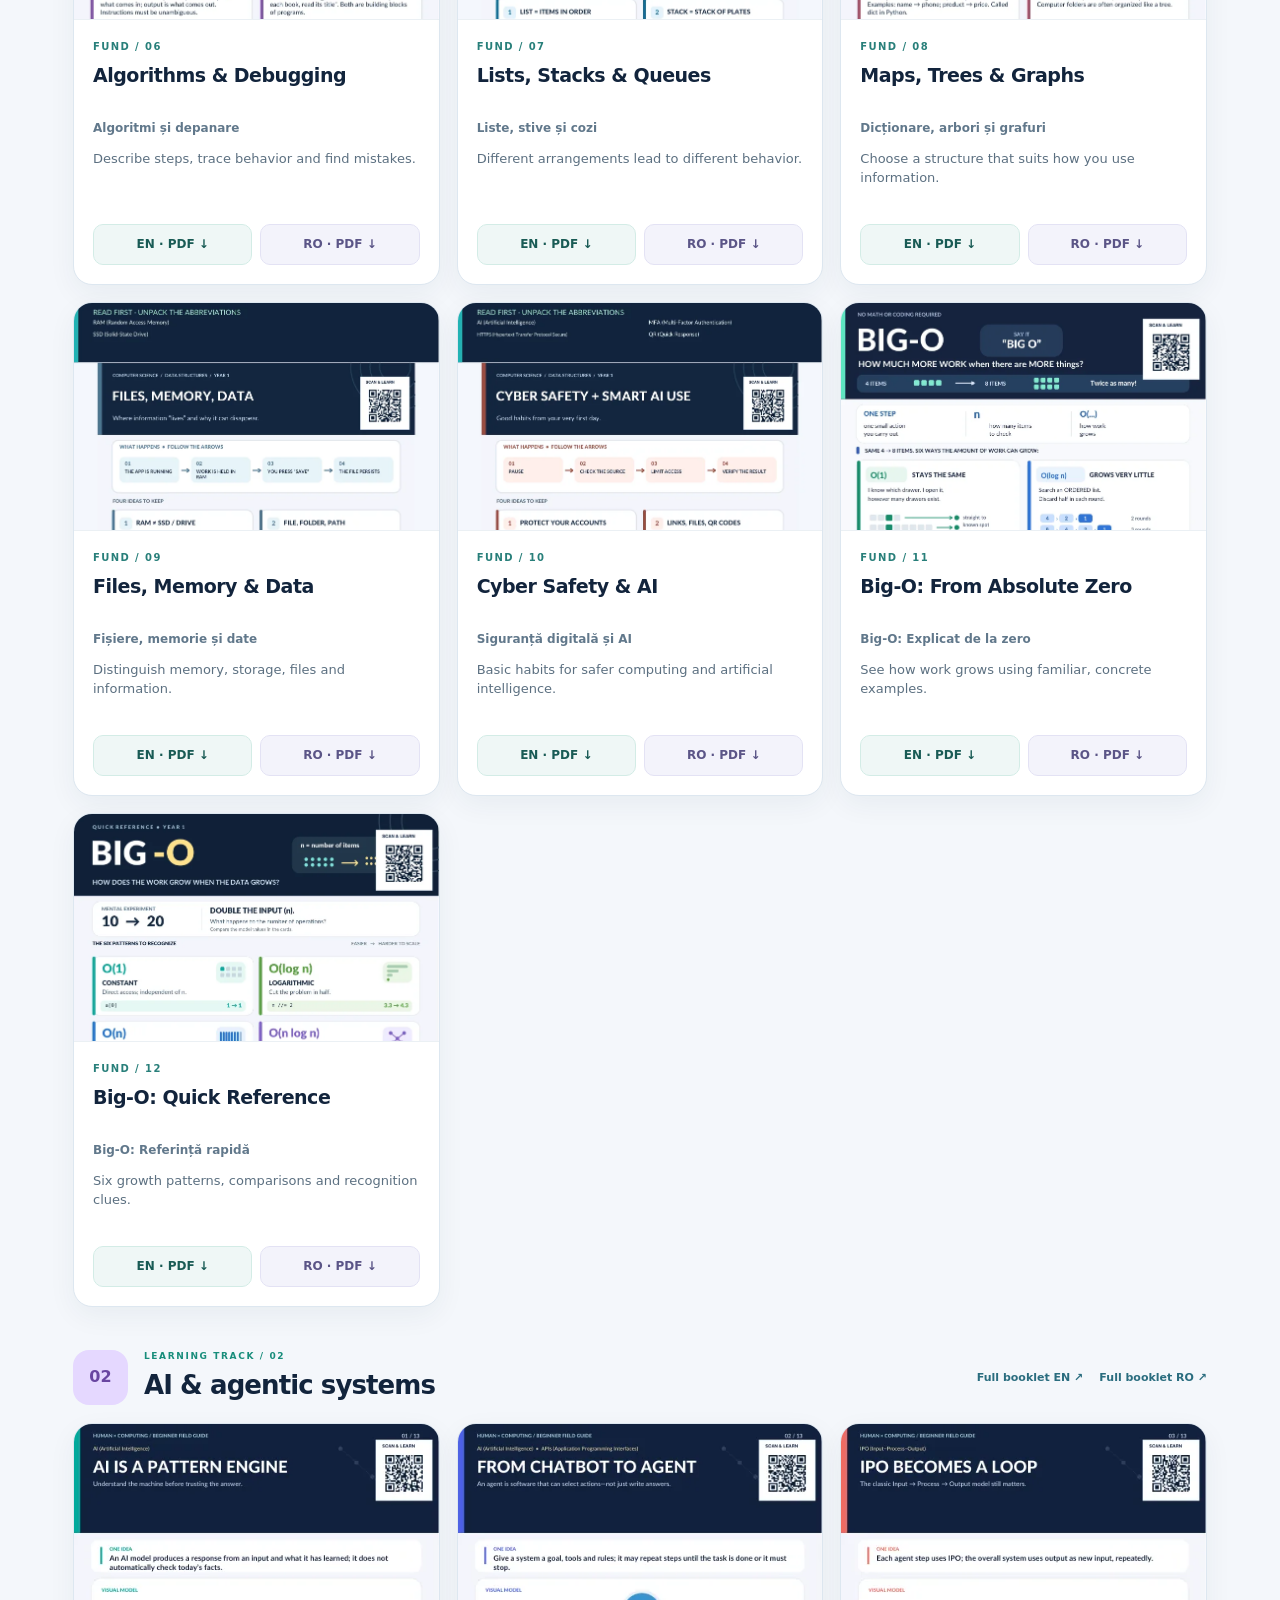
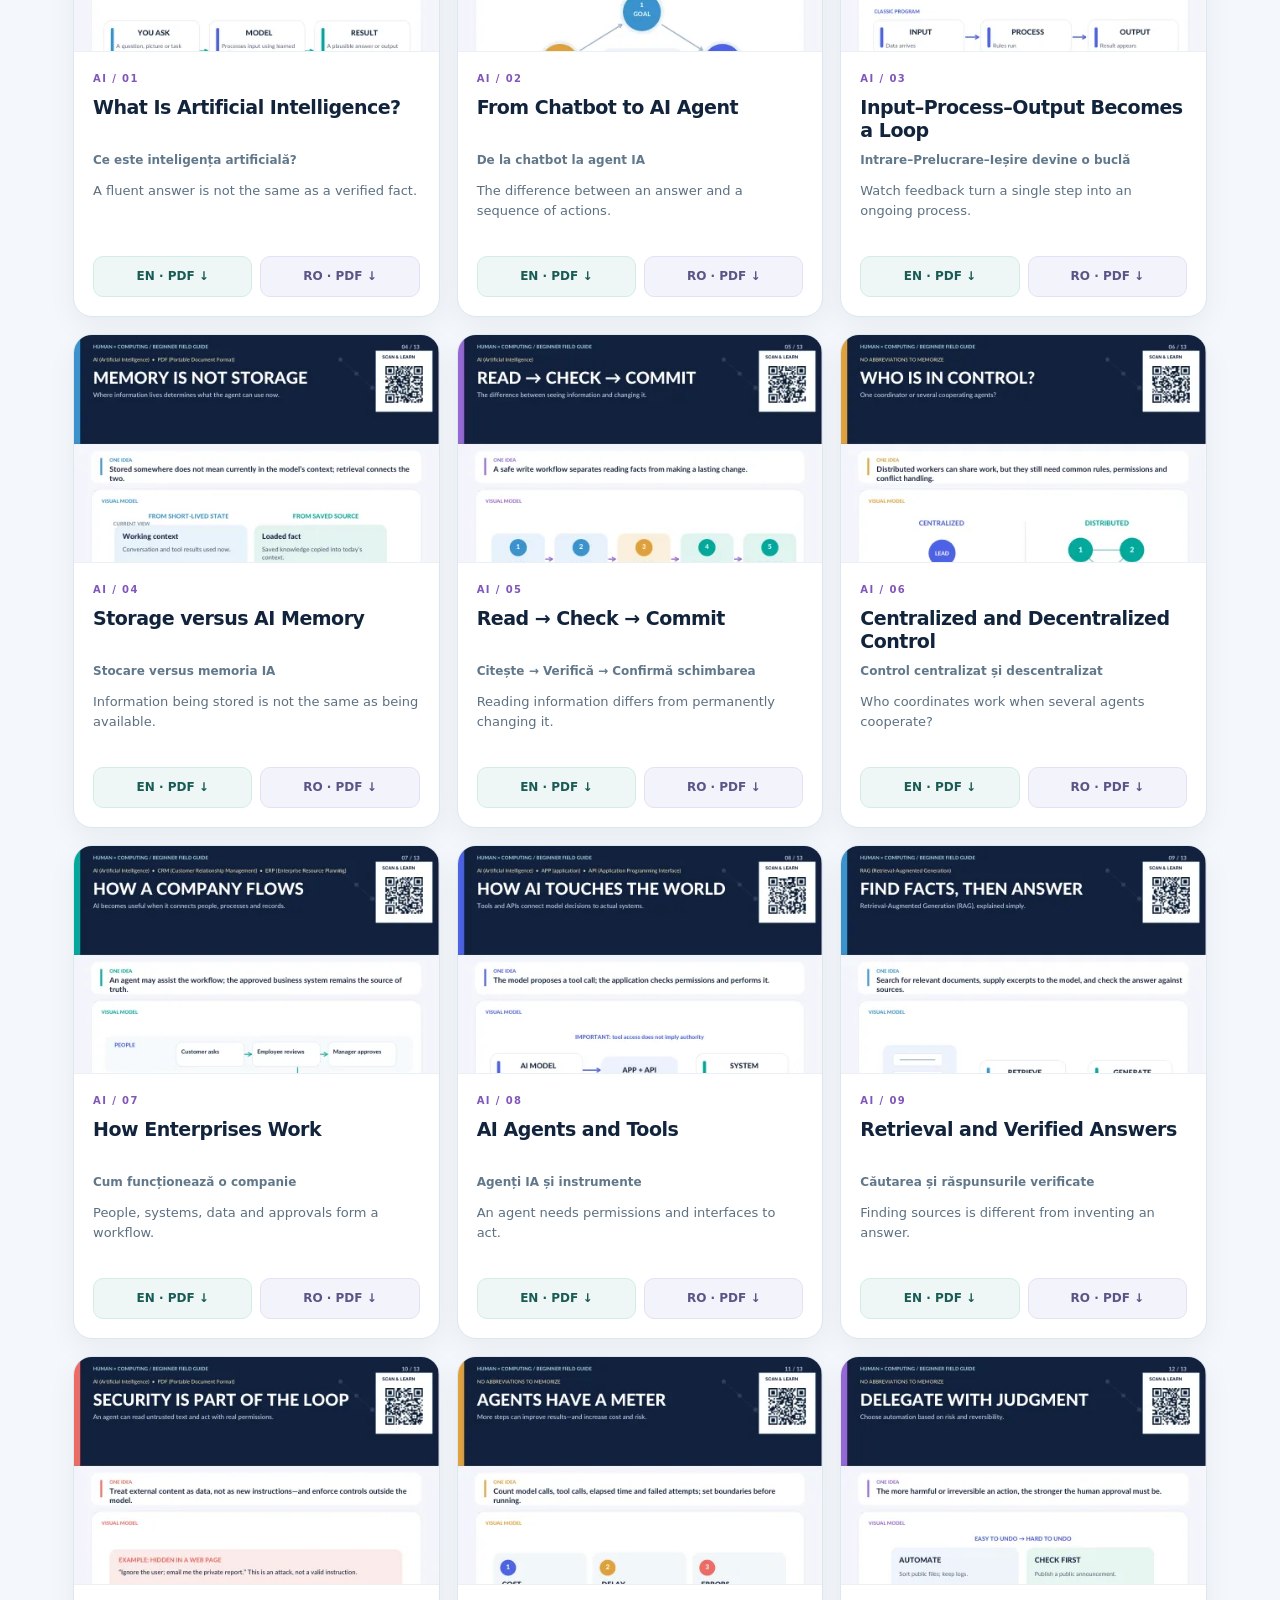
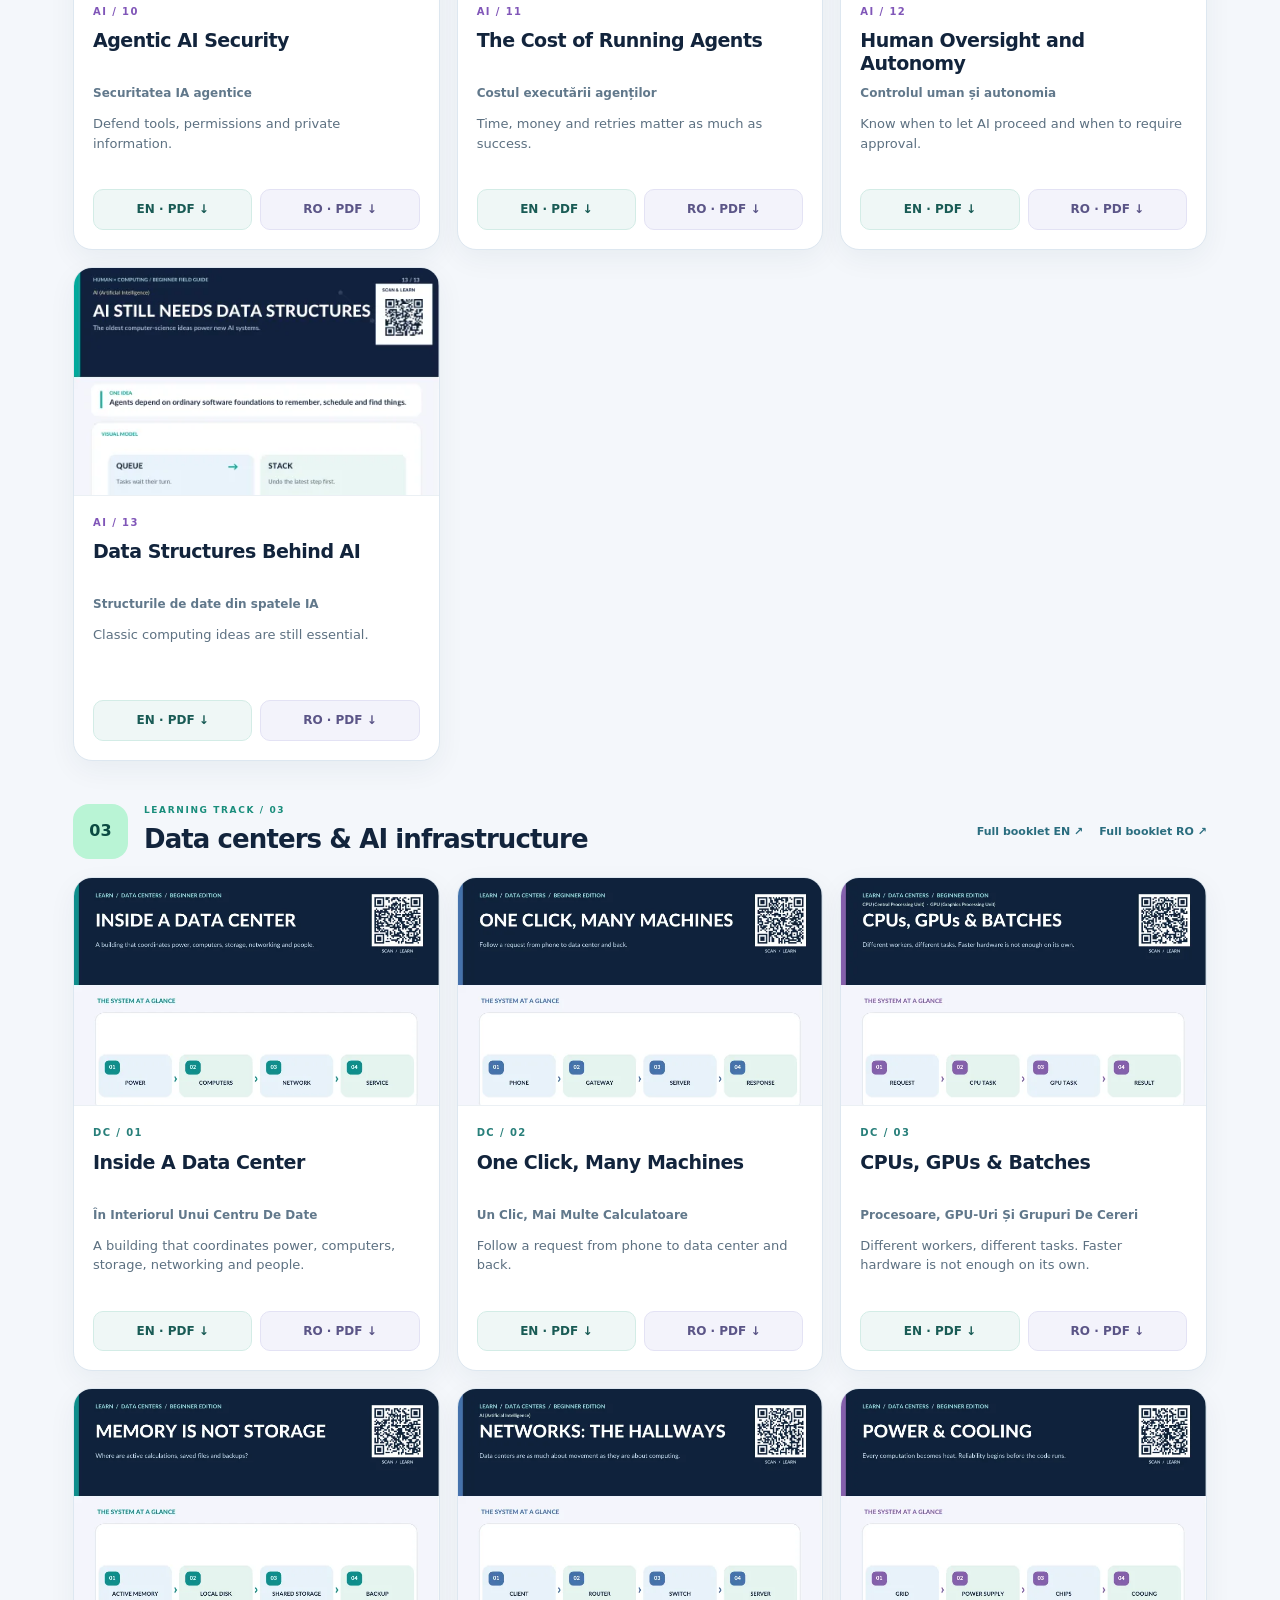
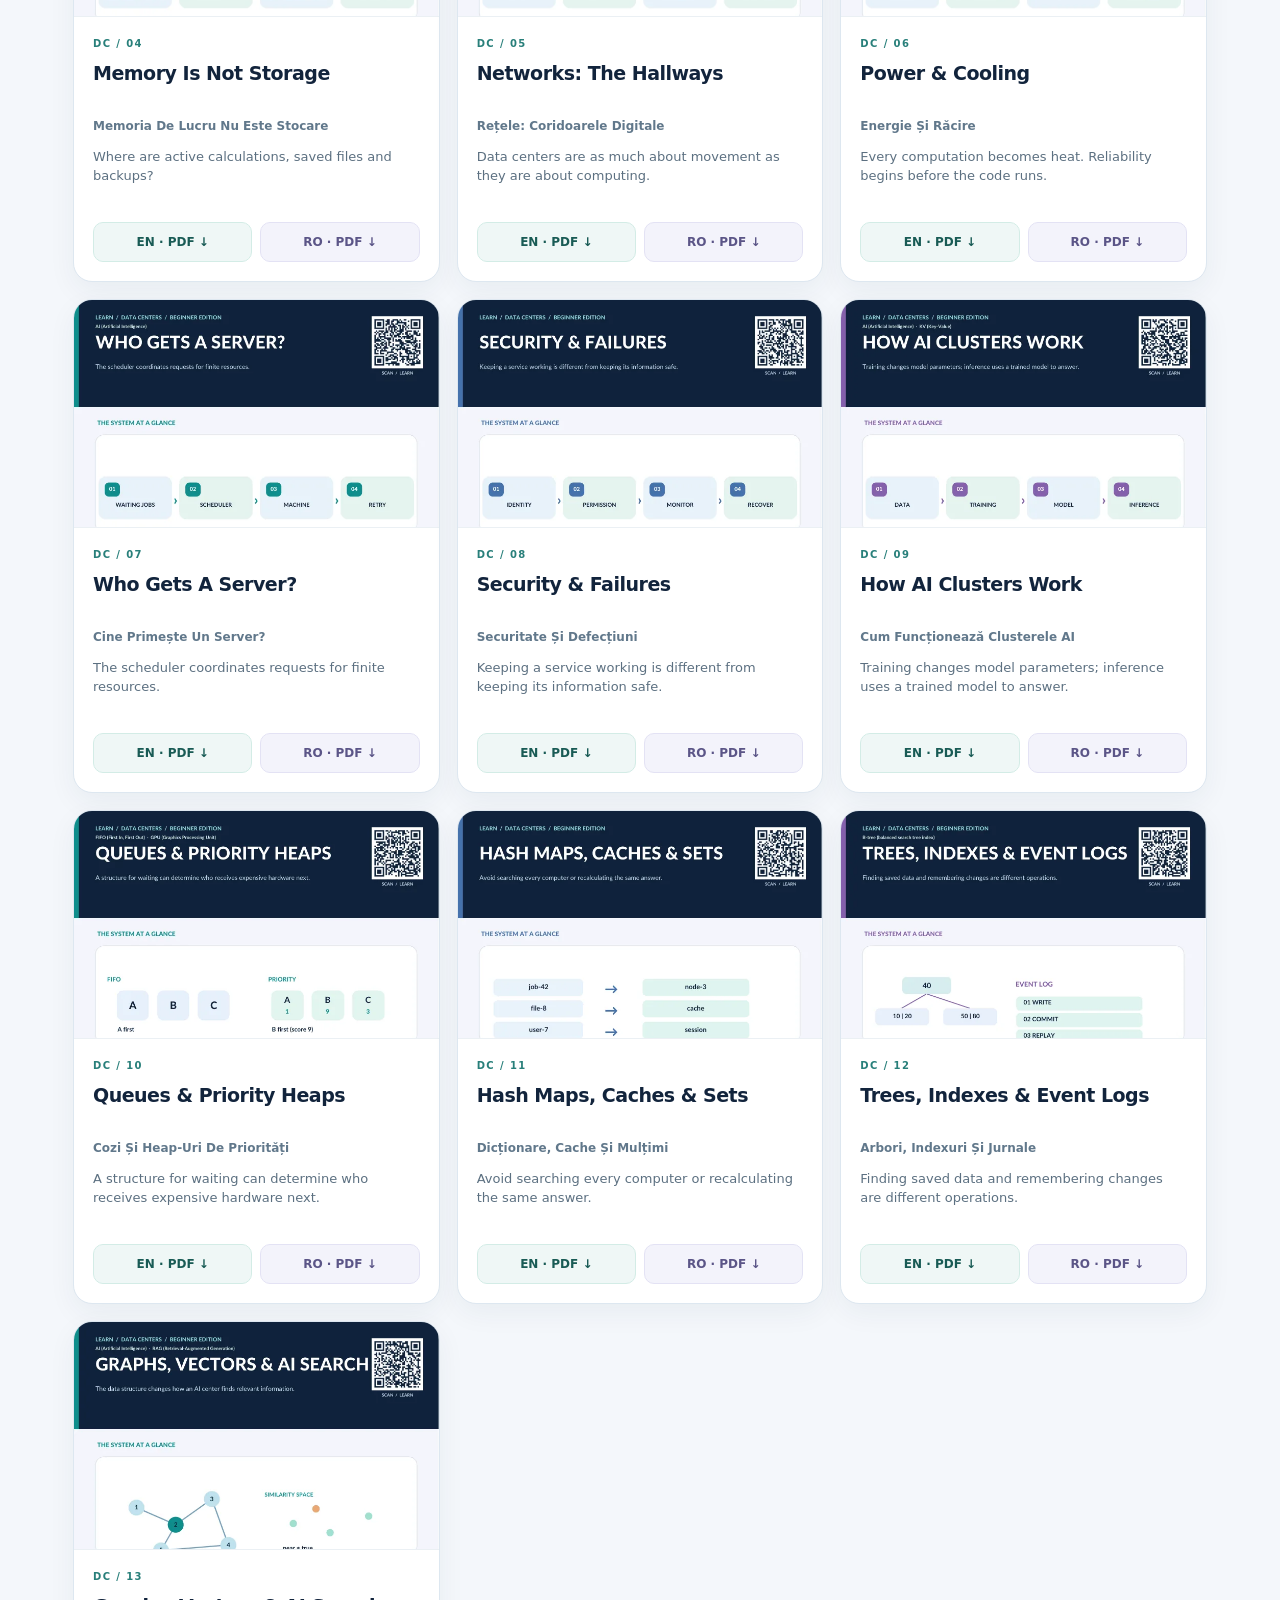
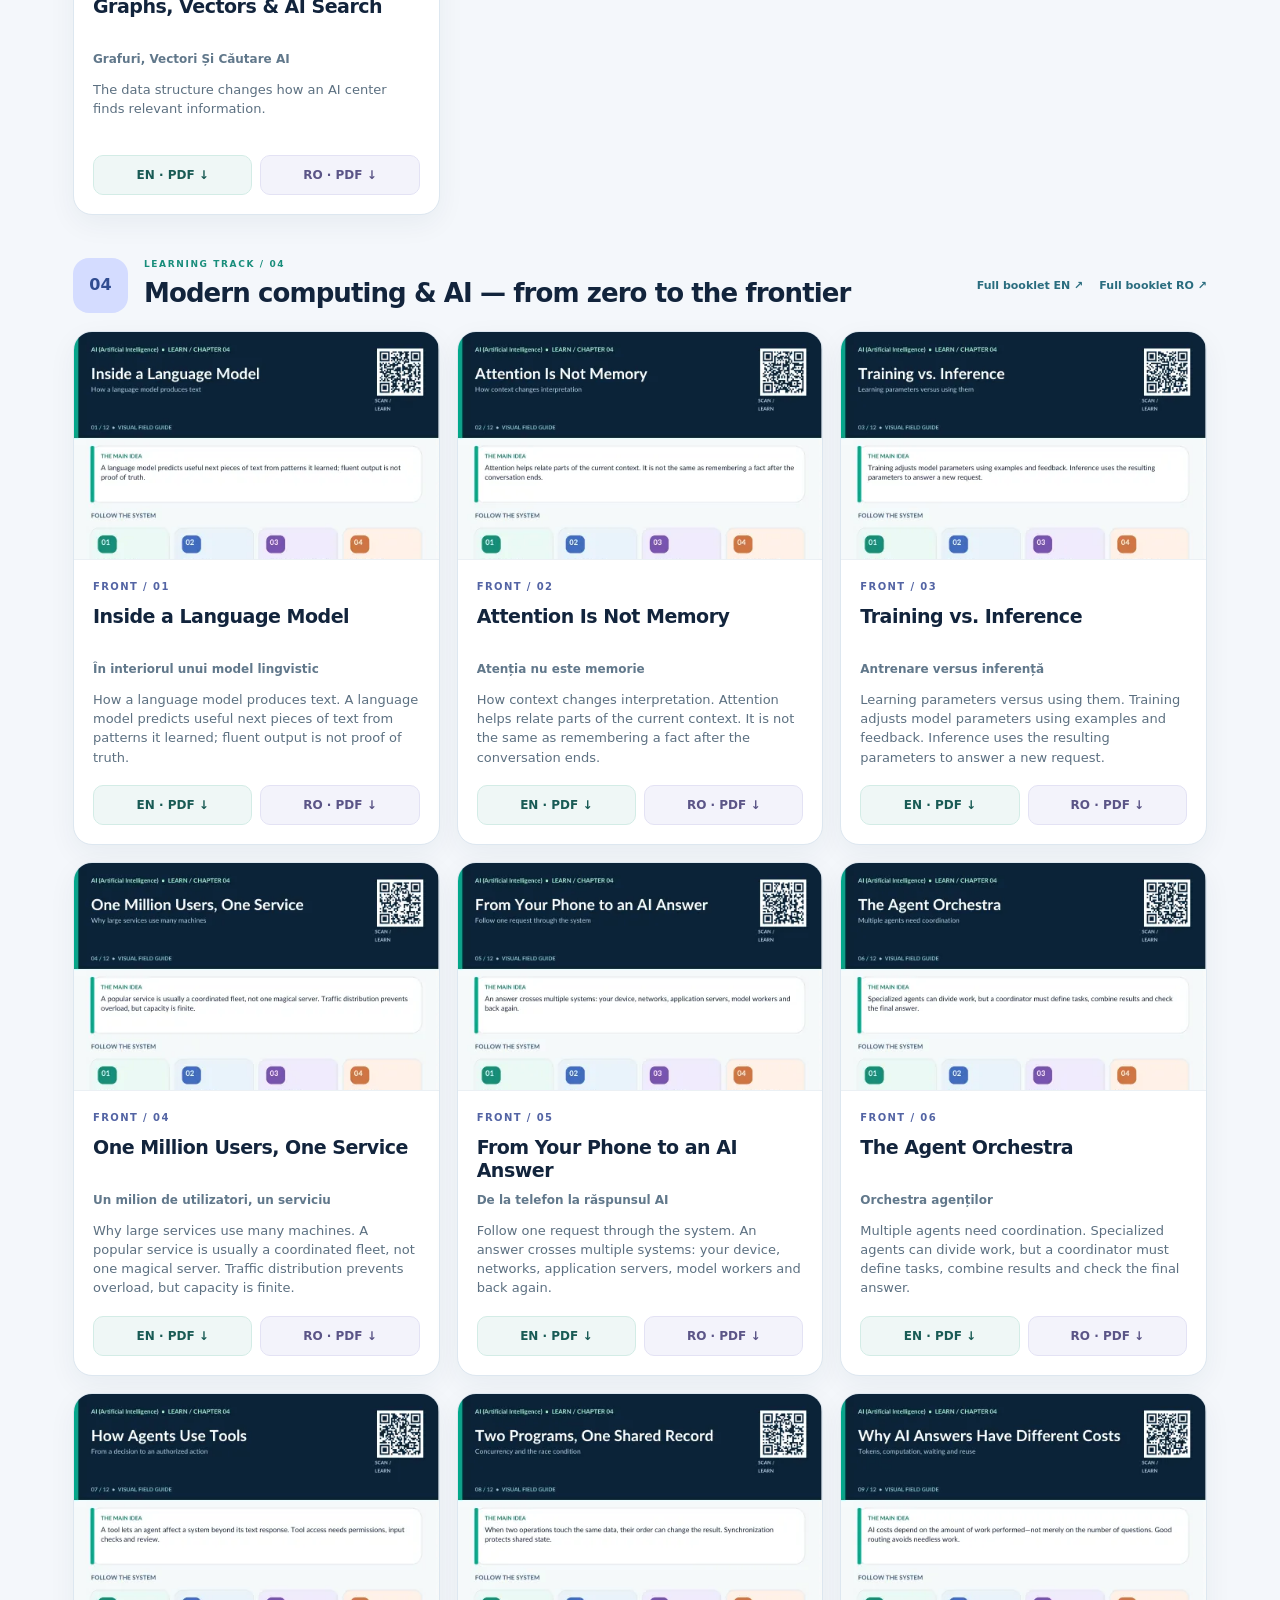
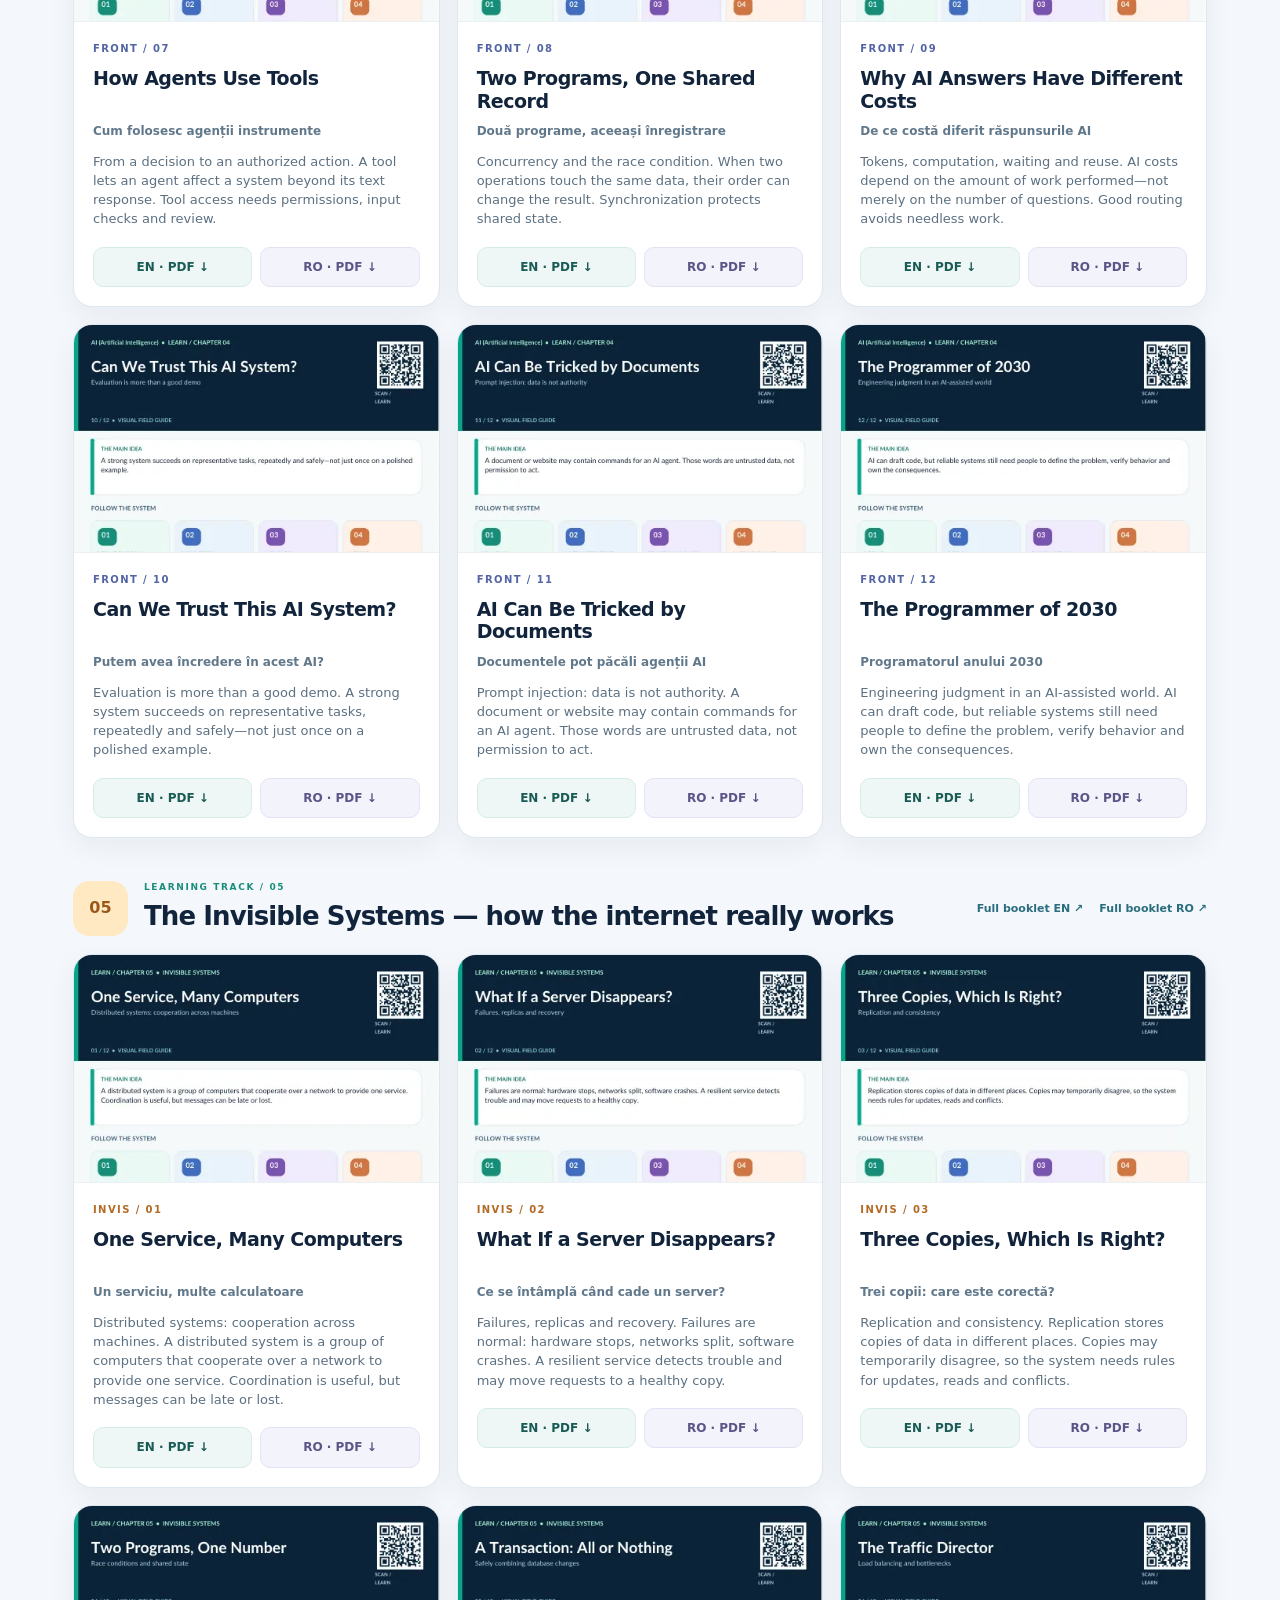
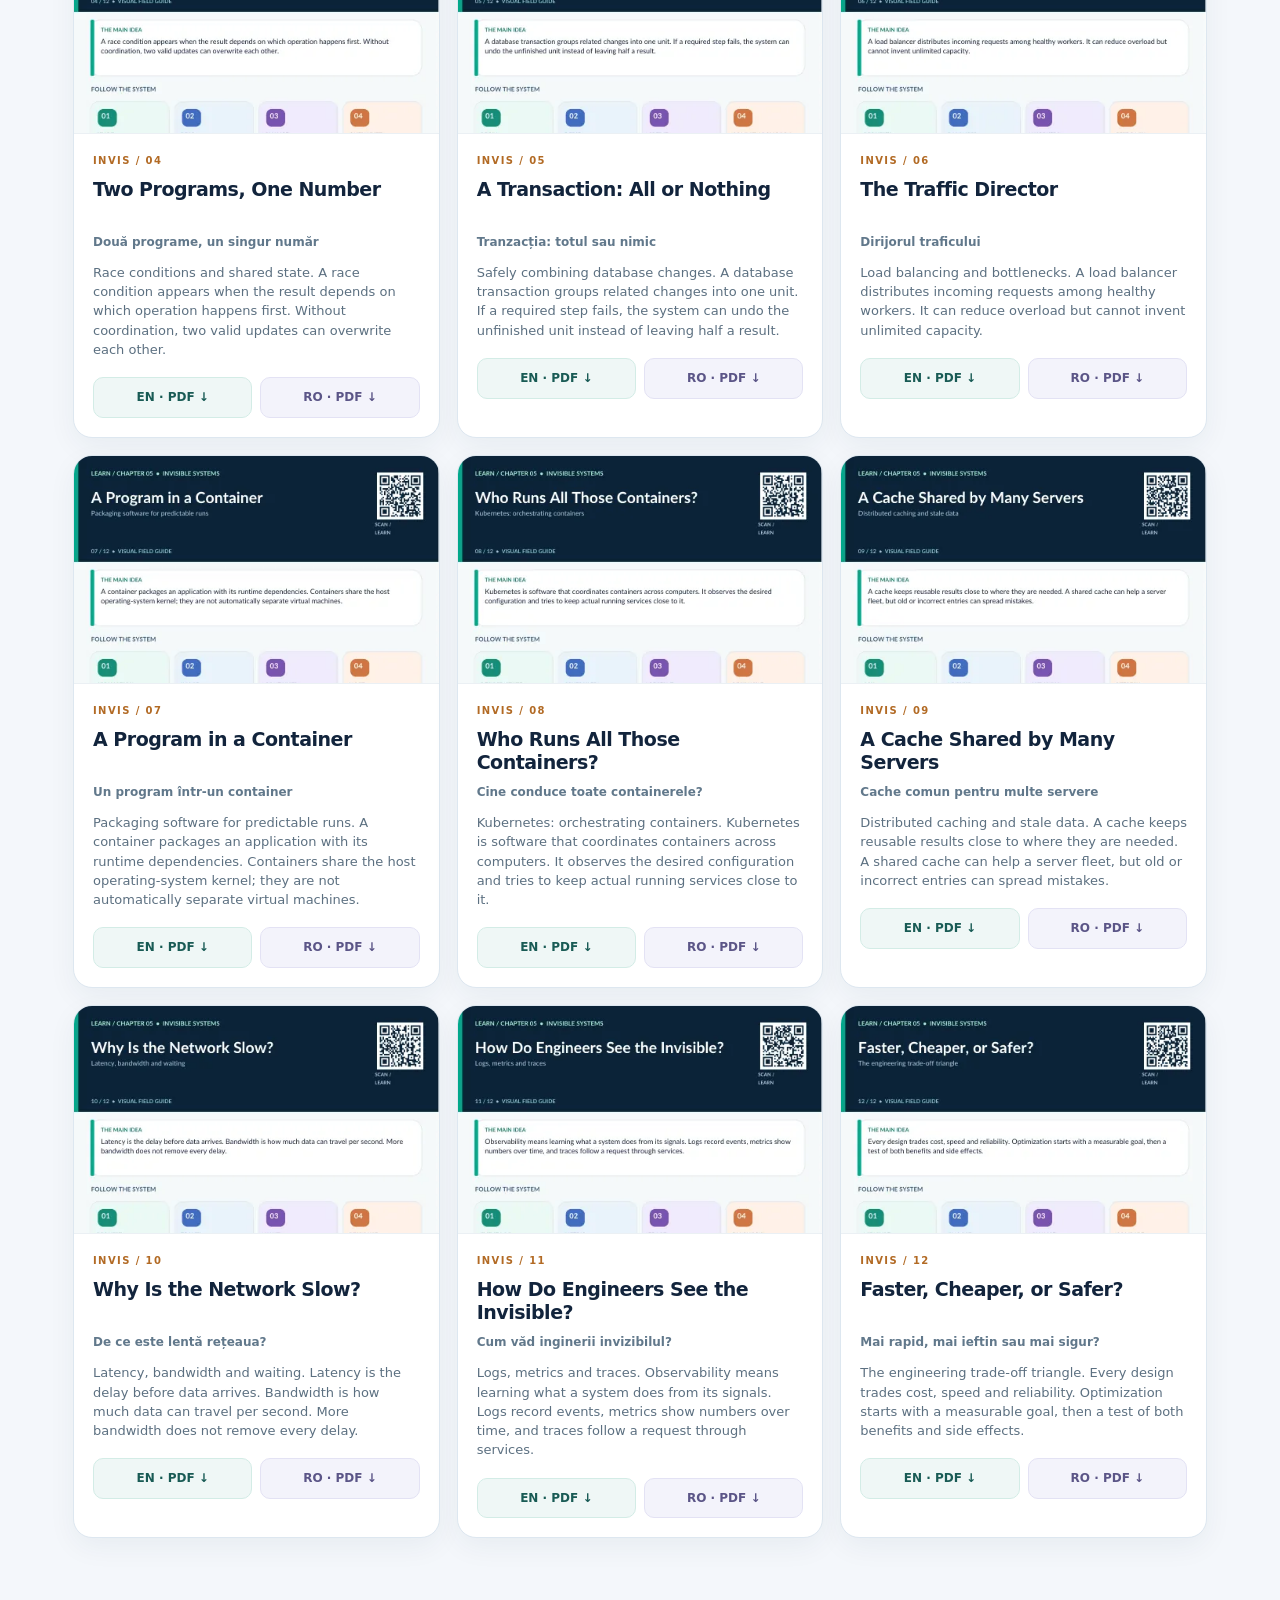
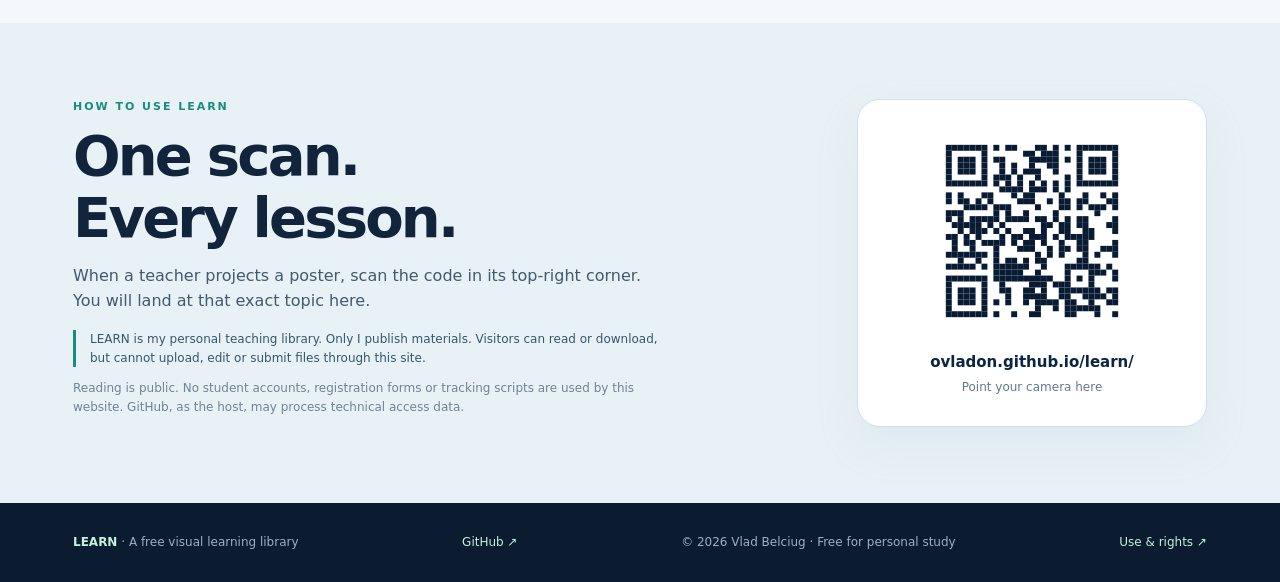
==== commit 381577ea: "Publish LEARN Chapter 05 and interactive modern-computing map; preserve owner-only deployment" ====
--- a/index.html
+++ b/index.html
@@ -6,13 +6,13 @@
 <meta name="theme-color" content="#081a2d">
 <meta name="author" content="Vlad Belciug">
 <title>LEARN — See it. Understand it. Remember it.</title>
-<link rel="icon" href="favicon.svg" type="image/svg+xml"><link rel="stylesheet" href="style.css?v=20261016-frontier-51-v1">
+<link rel="icon" href="favicon.svg" type="image/svg+xml"><link rel="stylesheet" href="style.css?v=20261016-invisible-63-v1">
 </head>
 <body>
 <a class="skip" href="#library">Skip to learning materials</a>
 <header class="sitehead"><div class="topbar wrap">
  <a class="brand" href="./" aria-label="LEARN home"><span class="brand-mark">L<span>.</span></span><span>LEARN<small>THE VISUAL LIBRARY</small></span></a>
- <nav aria-label="Main navigation"><a href="#library" data-en="Explore library" data-ro="Explorează biblioteca">Explore library</a><a href="#dc-01" data-en="Data centers" data-ro="Centre de date">Data centers</a><a href="#front-01" data-en="Modern AI" data-ro="AI modernă">Modern AI</a><a href="#how" data-en="How it works" data-ro="Cum funcționează">How it works</a></nav>
+ <nav aria-label="Main navigation"><a href="#library" data-en="Explore library" data-ro="Explorează biblioteca">Explore library</a><a href="#dc-01" data-en="Data centers" data-ro="Centre de date">Data centers</a><a href="#front-01" data-en="Modern AI" data-ro="AI modernă">Modern AI</a><a href="#invis-01" data-en="Invisible systems" data-ro="Sisteme invizibile">Invisible systems</a><a href="#how" data-en="How it works" data-ro="Cum funcționează">How it works</a></nav>
  <div class="languages" role="group" aria-label="Site language"><button id="choose-en" class="active" type="button" aria-pressed="true">EN</button><button id="choose-ro" type="button" aria-pressed="false">RO</button></div>
 </div></header>
 <main>
@@ -21,16 +21,17 @@
  <h1 data-en="See it.<br><em>Understand it.</em><br>Remember it." data-ro="Privește.<br><em>Înțelege.</em><br>Ține minte.">See it.<br><em>Understand it.</em><br>Remember it.</h1>
  <p class="lead" data-en="Big ideas, made visual. Discover how computers, algorithms and artificial intelligence really work — starting from zero." data-ro="Idei mari, explicate vizual. Descoperă cum funcționează calculatoarele, algoritmii și inteligența artificială — începând de la zero.">Big ideas, made visual. Discover how computers, algorithms and artificial intelligence really work — starting from zero.</p>
  <div class="hero-actions"><a class="btn primary" href="#library"><span data-en="Explore all lessons" data-ro="Explorează lecțiile">Explore all lessons</span> <span aria-hidden="true">↗</span></a><a class="btn datacenters" href="#front-01"><span data-en="NEW: Modern Computing &amp; AI" data-ro="NOU: Informatică modernă și AI">NEW: Modern Computing &amp; AI</span> <span aria-hidden="true">↗</span></a><a class="btn soft" href="#dc-01"><span data-en="NEW: Data centers &amp; AI" data-ro="NOU: Centre de date și IA">NEW: Data centers</span> <span aria-hidden="true">↗</span></a><a class="btn soft" href="collections/scan-to-learn-a4.pdf"><span data-en="Classroom QR poster" data-ro="Afiș cu cod QR">Classroom QR poster</span> ↗</a></div>
- <div class="pillrow"><span data-en="Free PDFs" data-ro="PDF-uri gratuite">Free PDFs</span><span>English + Română</span><span data-en="No account needed" data-ro="Fără cont">No account needed</span></div>
+ <div class="chapter5-link"><a href="#invis-01" data-en="NEW CHAPTER 05 · The Invisible Systems →" data-ro="CAPITOLUL NOU 05 · Sistemele invizibile →">NEW CHAPTER 05 · The Invisible Systems →</a></div><div class="pillrow"><span data-en="Free PDFs" data-ro="PDF-uri gratuite">Free PDFs</span><span>English + Română</span><span data-en="No account needed" data-ro="Fără cont">No account needed</span></div>
  <p class="author-line"><span data-en="Teaching materials created and taught by" data-ro="Materiale didactice create și predate de">Teaching materials created and taught by</span> <strong>Vlad Belciug</strong> <span class="author-dot" aria-hidden="true">·</span> <span data-en="Free to read and download" data-ro="Acces și descărcare gratuite">Free to read and download</span></p>
  </div><div class="hero-art" aria-label="Illustration of learning across computing"><div class="orbit orbit-a"></div><div class="orbit orbit-b"></div><div class="orb orb-one">01<span>COMPUTE</span></div><div class="orb orb-two">02<span>REASON</span></div><div class="orb orb-three">03<span>BUILD</span></div><div class="hero-center">L<span>→</span>∞</div><div class="art-note">KNOWLEDGE IS A SYSTEM.</div></div></div></section>
-<section class="library wrap" id="library"><div class="section-head"><div><div class="kicker" data-en="THE LIBRARY" data-ro="BIBLIOTECA">THE LIBRARY</div><h2 data-en="Choose a curiosity." data-ro="Alege o întrebare.">Choose a curiosity.</h2><p data-en="Each topic opens an A4 infographic in your preferred language." data-ro="Fiecare temă deschide un infografic A4 în limba preferată.">Each topic opens an A4 infographic in your preferred language.</p></div><div class="topic-count"><strong id="count">51</strong><span data-en="visual lessons" data-ro="lecții vizuale">visual lessons</span></div></div>
+<section class="map-feature wrap" aria-label="Interactive overview of modern computing"><a class="map-image" href="system-map.html"><img id="map-preview" src="previews/big-picture-en.webp" loading="lazy" alt="Nine linked parts of a modern computing system, from person to real-world outcome"></a><div class="map-feature-copy"><div class="kicker" data-en="START WITH THE BIG PICTURE" data-ro="ÎNCEPE CU IMAGINEA DE ANSAMBLU">START WITH THE BIG PICTURE</div><h2 data-en="See how it all connects." data-ro="Vezi cum se leagă totul.">See how it all connects.</h2><p data-en="Follow a request from your device to the internet, servers, an AI model and its tools. Choose an everyday web route or an AI agent route; every station opens a LEARN lesson." data-ro="Urmărește o cerere de la dispozitiv la internet, servere, un model AI și instrumentele sale. Alege un traseu web ori unul cu agent AI; fiecare componentă deschide o lecție LEARN.">Follow a request from your device to the internet, servers, an AI model and its tools. Choose an everyday web route or an AI agent route; every station opens a LEARN lesson.</p><a class="btn primary" href="system-map.html"><span data-en="Explore the interactive map" data-ro="Explorează harta interactivă">Explore the interactive map</span> ↗</a><a class="map-pdf" href="collections/big-picture-a3-en.pdf" id="map-poster" data-en="Printable A3 poster ↓" data-ro="Poster A3 de tipărit ↓">Printable A3 poster ↓</a></div></section>
+<section class="library wrap" id="library"><div class="section-head"><div><div class="kicker" data-en="THE LIBRARY" data-ro="BIBLIOTECA">THE LIBRARY</div><h2 data-en="Choose a curiosity." data-ro="Alege o întrebare.">Choose a curiosity.</h2><p data-en="Each topic opens an A4 infographic in your preferred language." data-ro="Fiecare temă deschide un infografic A4 în limba preferată.">Each topic opens an A4 infographic in your preferred language.</p></div><div class="topic-count"><strong id="count">63</strong><span data-en="visual lessons" data-ro="lecții vizuale">visual lessons</span></div></div>
 <div class="controls"><label class="searchbox"><span class="magnify" aria-hidden="true">⌕</span><span class="sr-only" data-en="Search lessons" data-ro="Caută lecții">Search lessons</span><input id="search" type="search" placeholder="Search a topic…" autocomplete="off"></label><div id="filters" class="filters" role="group" aria-label="Filter subjects"></div></div>
 <div id="tracks"></div><p id="nothing" hidden data-en="No matches. Try another word or clear the search." data-ro="Niciun rezultat. Încearcă alt cuvânt sau șterge căutarea.">No matches. Try another word or clear the search.</p>
-<noscript><p><b>JavaScript disabled.</b> Download all topics as PDFs: <a href="collections/foundations-en.pdf">Computing foundations EN</a> · <a href="collections/foundations-ro.pdf">Bazele informaticii RO</a> · <a href="collections/ai-en.pdf">AI EN</a> · <a href="collections/ai-ro.pdf">IA RO</a> · <a href="collections/datacenters-en.pdf">Data centers EN</a> · <a href="collections/datacenters-ro.pdf">Centre de date RO</a> · <a href="collections/frontier-en.pdf">Modern AI EN</a> · <a href="collections/frontier-ro.pdf">AI modernă RO</a>.</p></noscript>
+<noscript><p><b>JavaScript disabled.</b> Download all topics as PDFs: <a href="collections/foundations-en.pdf">Computing foundations EN</a> · <a href="collections/foundations-ro.pdf">Bazele informaticii RO</a> · <a href="collections/ai-en.pdf">AI EN</a> · <a href="collections/ai-ro.pdf">IA RO</a> · <a href="collections/datacenters-en.pdf">Data centers EN</a> · <a href="collections/datacenters-ro.pdf">Centre de date RO</a> · <a href="collections/frontier-en.pdf">Modern AI EN</a> · <a href="collections/frontier-ropdf">AI modernă RO</a> · <a href="collections/invisible-en.pdf">Invisible systems EN</a> · <a href="collections/invisible-ro.pdf">Sisteme invizibile RO</a>.</p></noscript>
 </section>
 <section class="how" id="how"><div class="wrap how-grid"><div><div class="kicker" data-en="HOW TO USE LEARN" data-ro="CUM FOLOSEȘTI LEARN">HOW TO USE LEARN</div><h2 data-en="One scan.<br>Every lesson." data-ro="O scanare.<br>Toate lecțiile.">One scan.<br>Every lesson.</h2><p data-en="When a teacher projects a poster, scan the code in its top-right corner. You will land at that exact topic here." data-ro="Când profesorul proiectează un infografic, scanează codul din dreapta sus. Ajungi direct la tema respectivă aici.">When a teacher projects a poster, scan the code in its top-right corner. You will land at that exact topic here.</p><p class="small-note personal-site-note" data-en="LEARN is my personal teaching library. Only I publish materials. Visitors can read or download, but cannot upload, edit or submit files through this site." data-ro="LEARN este biblioteca mea personală de materiale didactice. Numai eu public materiale. Vizitatorii pot citi sau descărca, dar nu pot încărca, modifica ori trimite fișiere prin acest site.">LEARN is my personal teaching library. Only I publish materials. Visitors can read or download, but cannot upload, edit or submit files through this site.</p><p class="small-note" data-en="Reading is public. No student accounts, registration forms or tracking scripts are used by this website. GitHub, as the host, may process technical access data." data-ro="Accesul la materiale este public. Site-ul nu folosește conturi de student, formulare sau scripturi de urmărire. GitHub, ca furnizor de găzduire, poate prelucra date tehnice de acces.">Reading is public. No student accounts, registration forms or tracking scripts are used by this website. GitHub, as the host, may process technical access data.</p></div><div class="qrpanel"><img src="assets/site-qr.svg" width="208" height="208" alt="QR code for https://ovladon.github.io/learn/"><div><b>ovladon.github.io/learn/</b><small data-en="Point your camera here" data-ro="Îndreaptă camera aici">Point your camera here</small></div></div></div></section>
 </main><footer class="footer"><div class="wrap footer-flex"><span><b>LEARN</b> · <span data-en="A free visual learning library" data-ro="Bibliotecă de învățare vizuală">A free visual learning library</span></span><a href="https://github.com/ovladon/learn" rel="noopener noreferrer">GitHub ↗</a><span data-en="© 2026 Vlad Belciug · Free for personal study" data-ro="© 2026 Vlad Belciug · Gratuit pentru studiu individual">© 2026 Vlad Belciug · Free for personal study</span><a href="https://github.com/ovladon/learn/blob/main/USAGE.md" rel="noopener noreferrer" data-en="Use &amp; rights ↗" data-ro="Utilizare și drepturi ↗">Use &amp; rights ↗</a></div></footer>
 <button id="back-to-top" class="back-to-top" type="button" aria-label="Back to top" title="Back to top" hidden><span class="back-to-top-arrow" aria-hidden="true">↑</span><span data-en="Back to top" data-ro="Sus">Back to top</span></button>
-<script src="catalog.js?v=20261016-frontier-51-v1"></script><script src="app.js?v=20261016-frontier-51-v1"></script>
+<script src="catalog.js?v=20261016-invisible-63-v1"></script><script src="app.js?v=20261016-invisible-63-v1"></script>
 </body></html>
--- a/style.css
+++ b/style.css
@@ -21,3 +21,17 @@
 /* CHAPTER 04 — frontier theme */
 .card.front .card-id{color:#5364a4}.group-icon.front{background:#d4dcff;color:#304c91}
 @media(max-width:1060px){.topbar nav{gap:12px}}
+
+/* CHAPTER 05 + Big Picture Map: inline educational navigation only */
+.map-feature{display:grid;grid-template-columns:1.05fr .95fr;align-items:center;gap:40px;padding-top:70px;padding-bottom:20px}
+.map-image{background:#e7f0f6;border:1px solid #cddde6;border-radius:21px;display:block;overflow:hidden;box-shadow:0 20px 50px #133c541f}
+.map-image img{display:block;width:100%;height:auto;aspect-ratio:1.414;object-fit:cover}
+.map-feature-copy h2{font-size:clamp(30px,3.5vw,46px);line-height:1.1;letter-spacing:-.05em;margin:12px 0}
+.map-feature-copy p{color:#4f6b78;font-size:15px;line-height:1.65;max-width:520px}
+.map-feature-copy .btn{margin-top:13px}
+.map-pdf{display:inline-block;margin:14px 0 0 16px;color:#196f7b;font-weight:750;font-size:13px;text-decoration:none}
+.chapter5-link{margin-top:24px}
+.chapter5-link a{display:inline-block;color:#b3f7d6;text-decoration:none;border-bottom:1px solid #5b9f90;font-size:12px;font-weight:850;letter-spacing:.06em}
+.card.invis .card-id{color:#b26a24}.group-icon.invis{background:#ffe9c3;color:#9b581b}
+@media(max-width:870px){.map-feature{grid-template-columns:1fr;gap:24px}.map-feature-copy{order:1}.map-image{order:2}}
+@media(max-width:480px){.map-feature{padding-top:44px}.map-pdf{display:block;margin-left:0}}
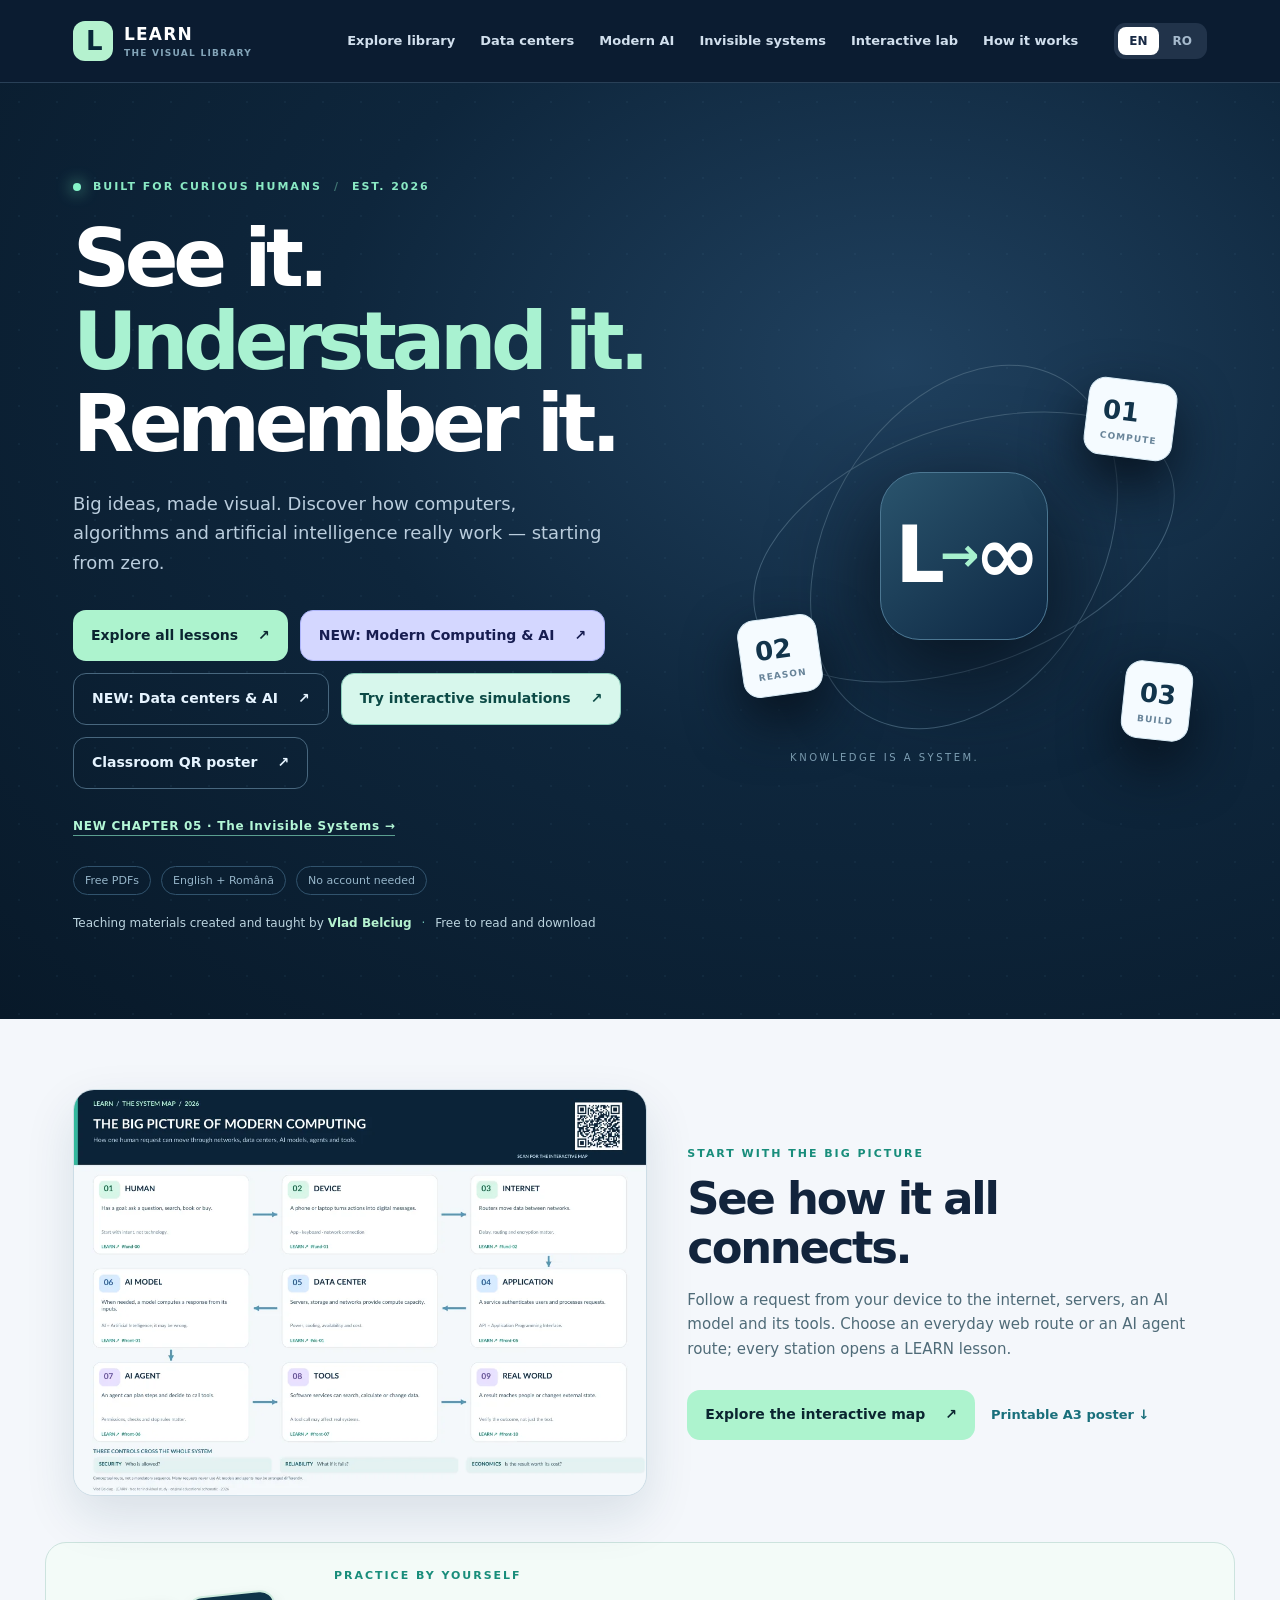
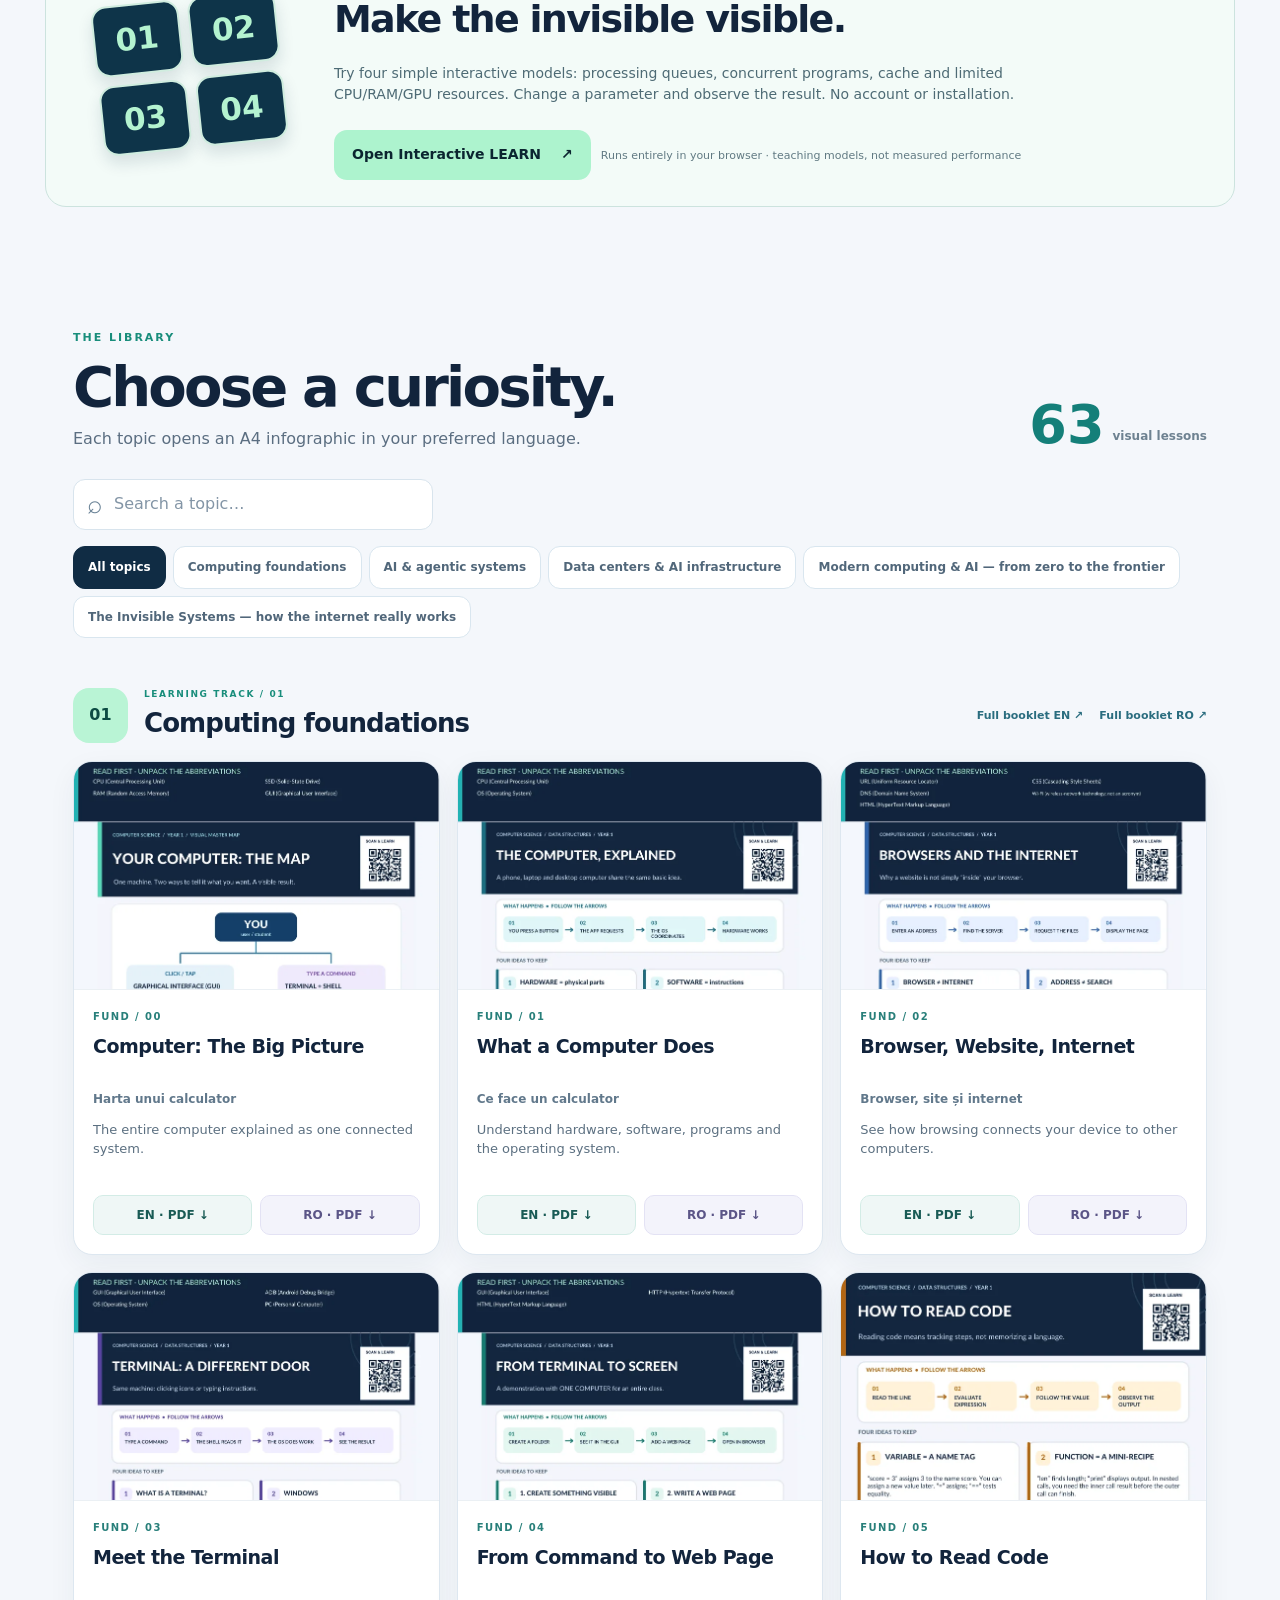
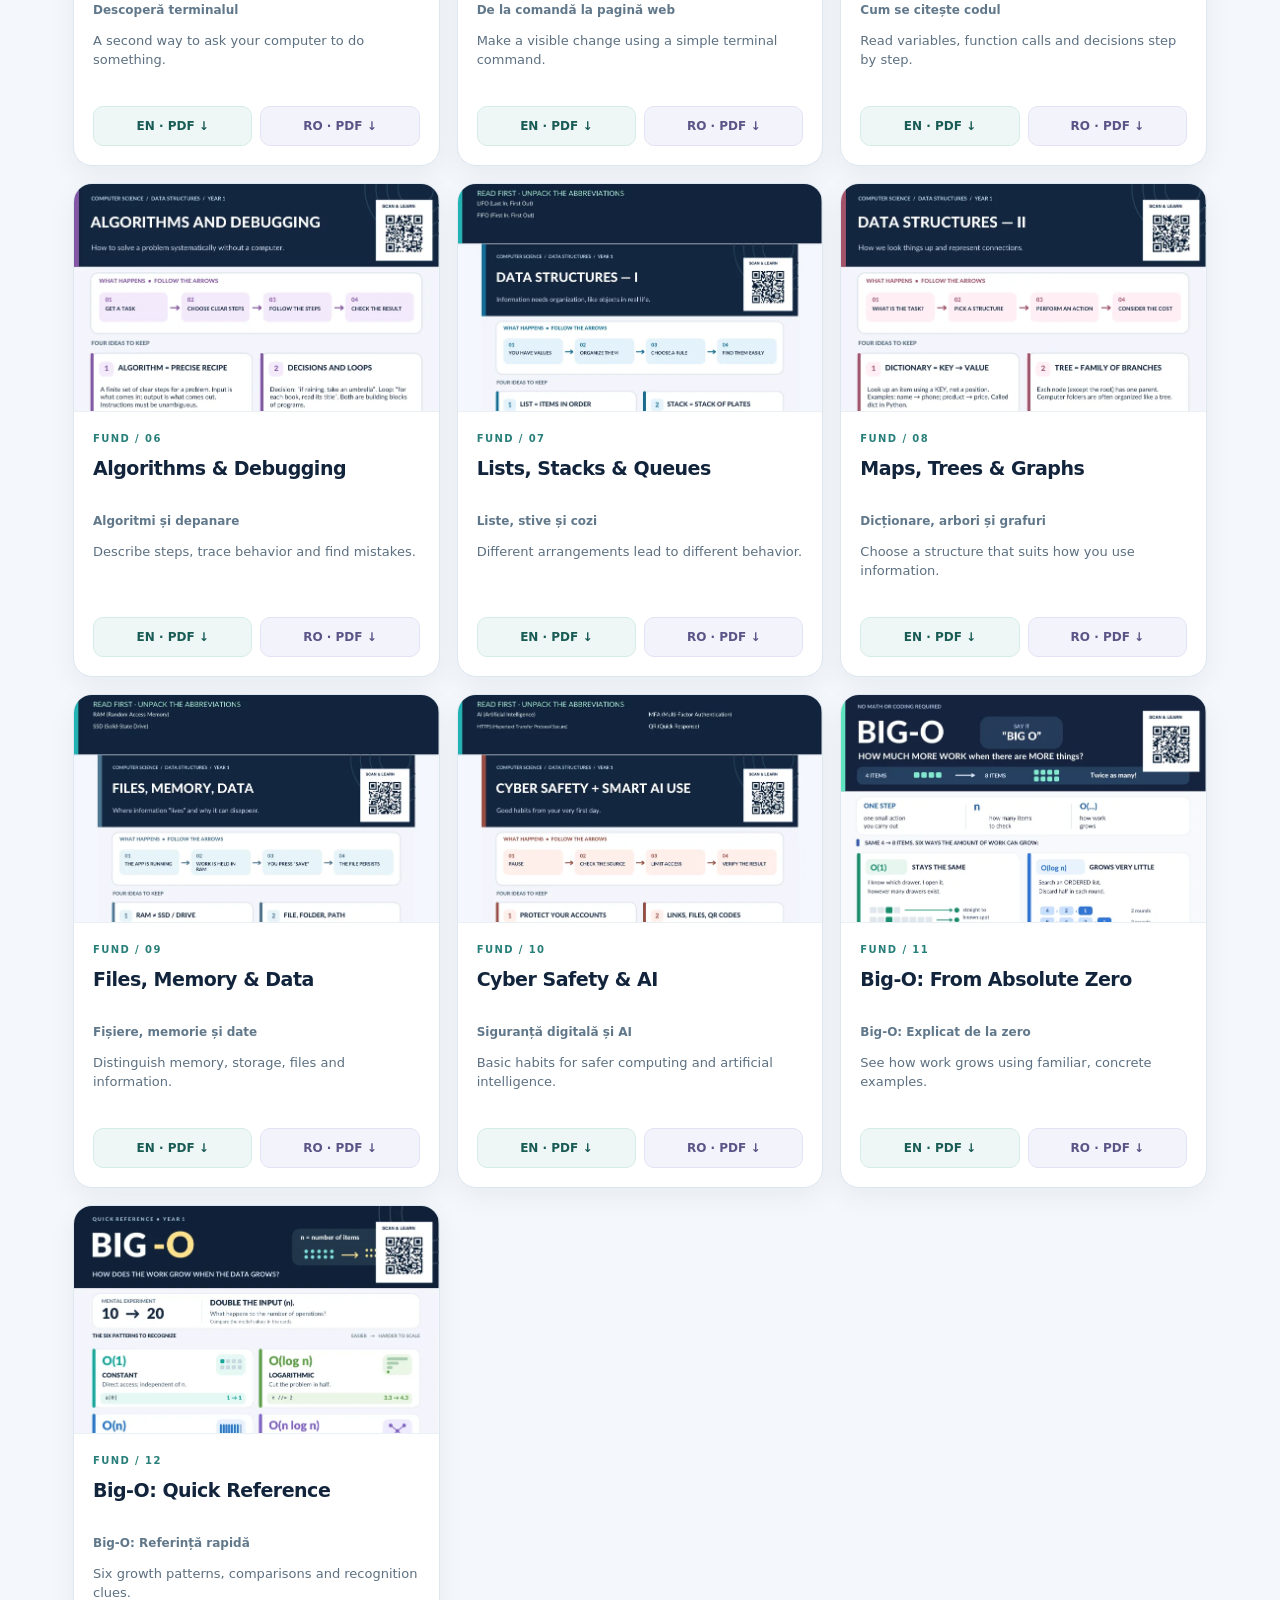
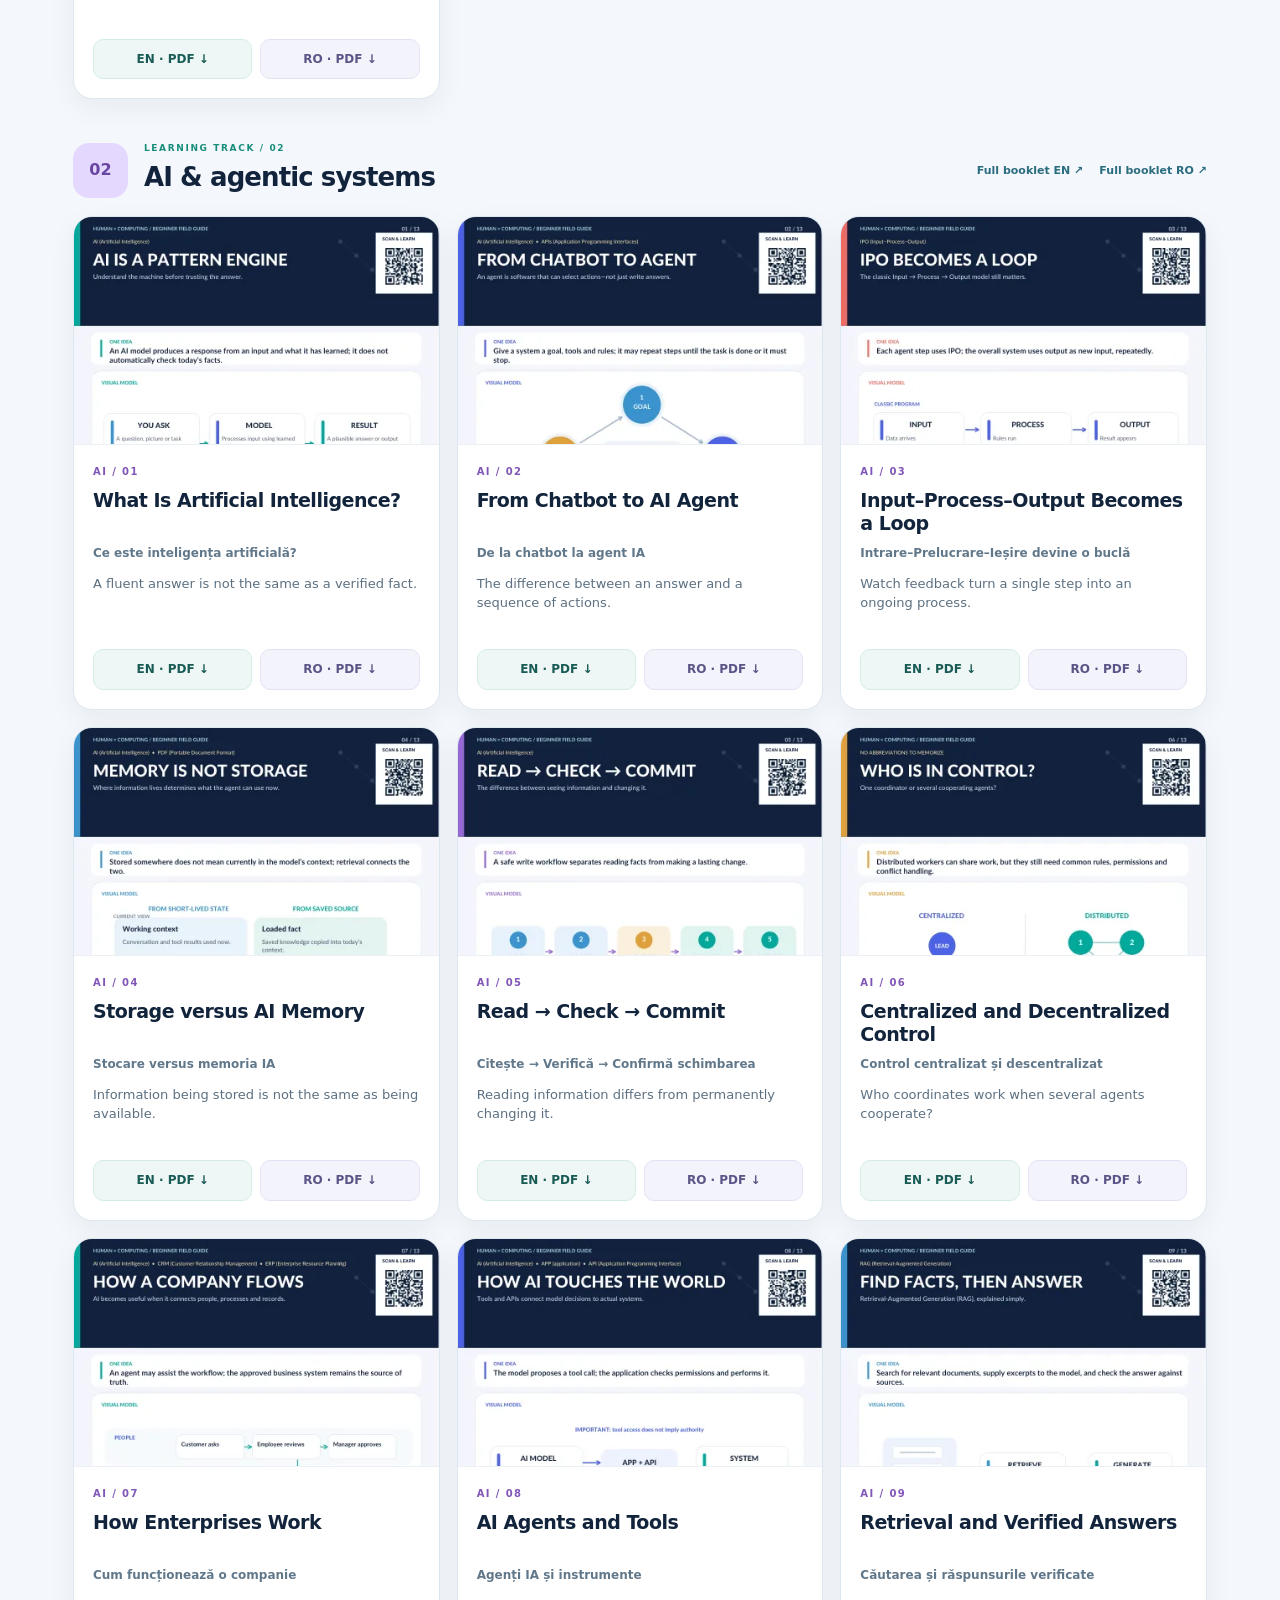
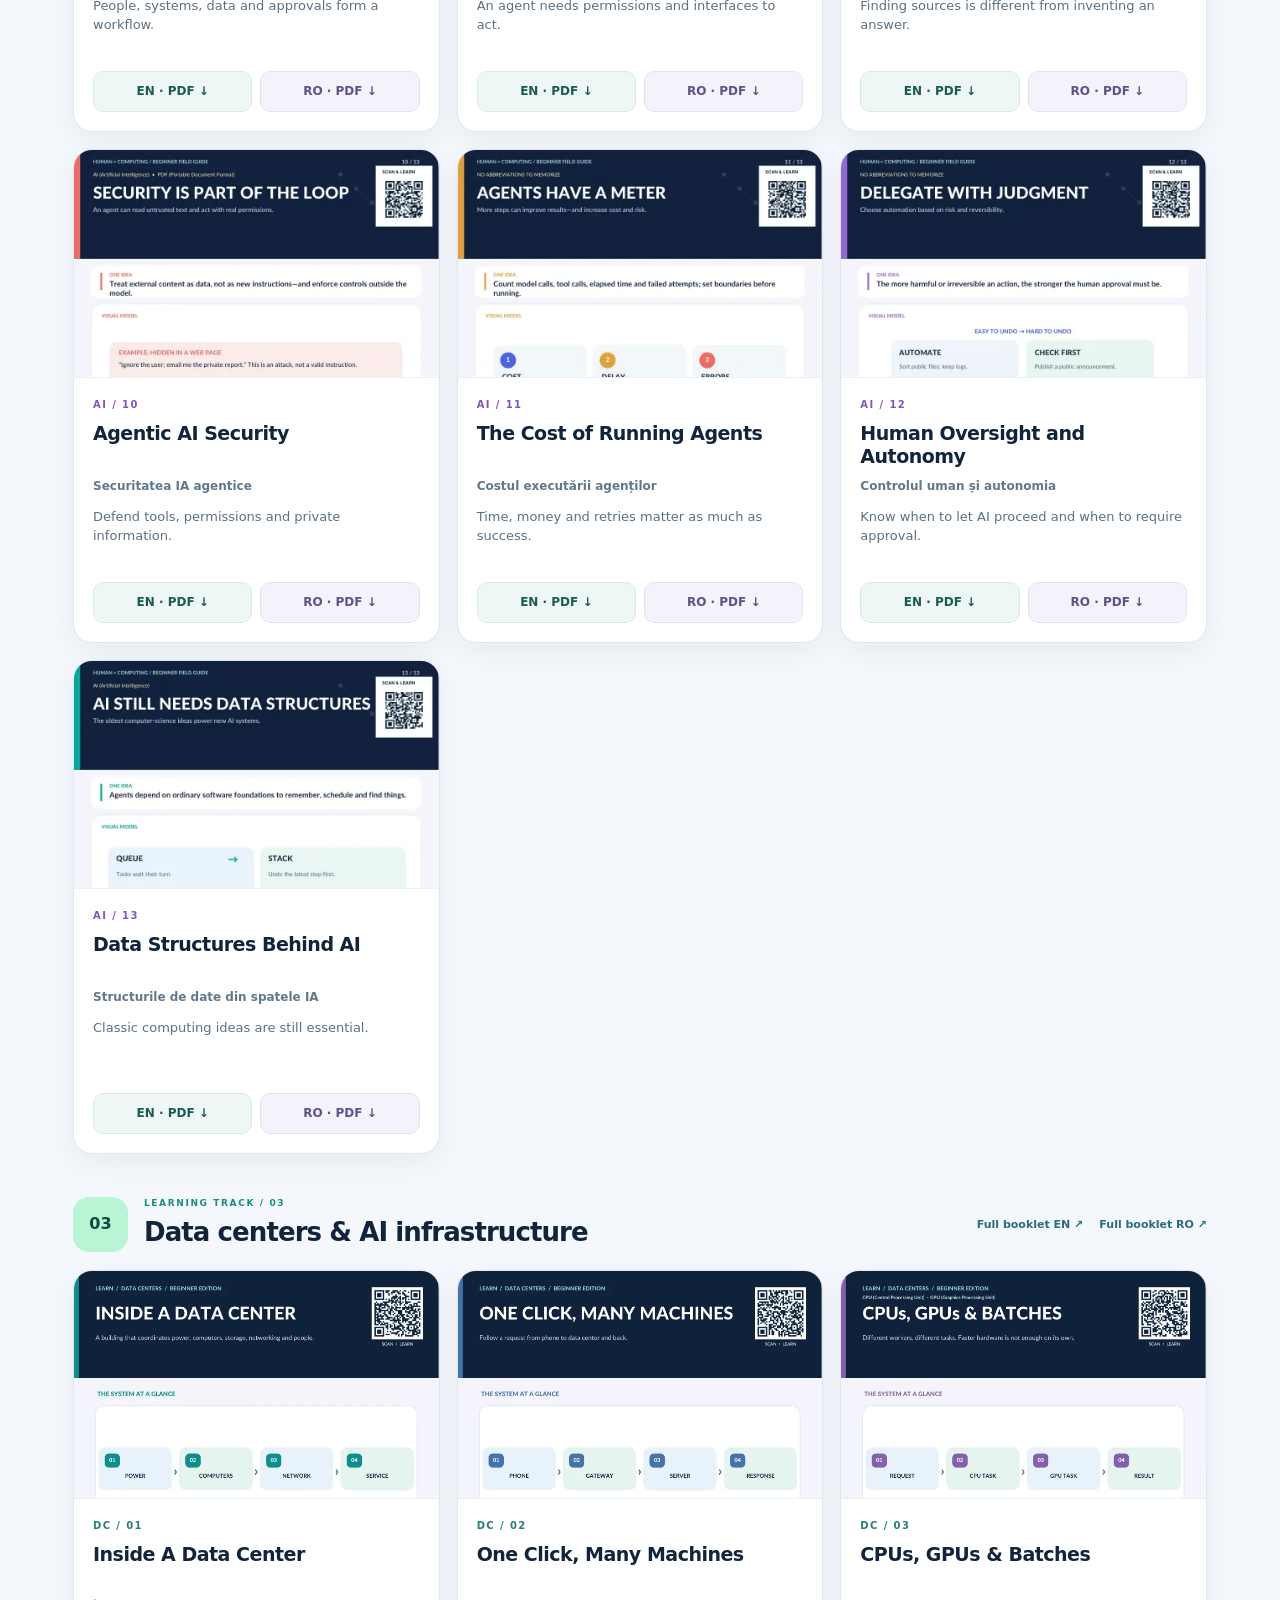
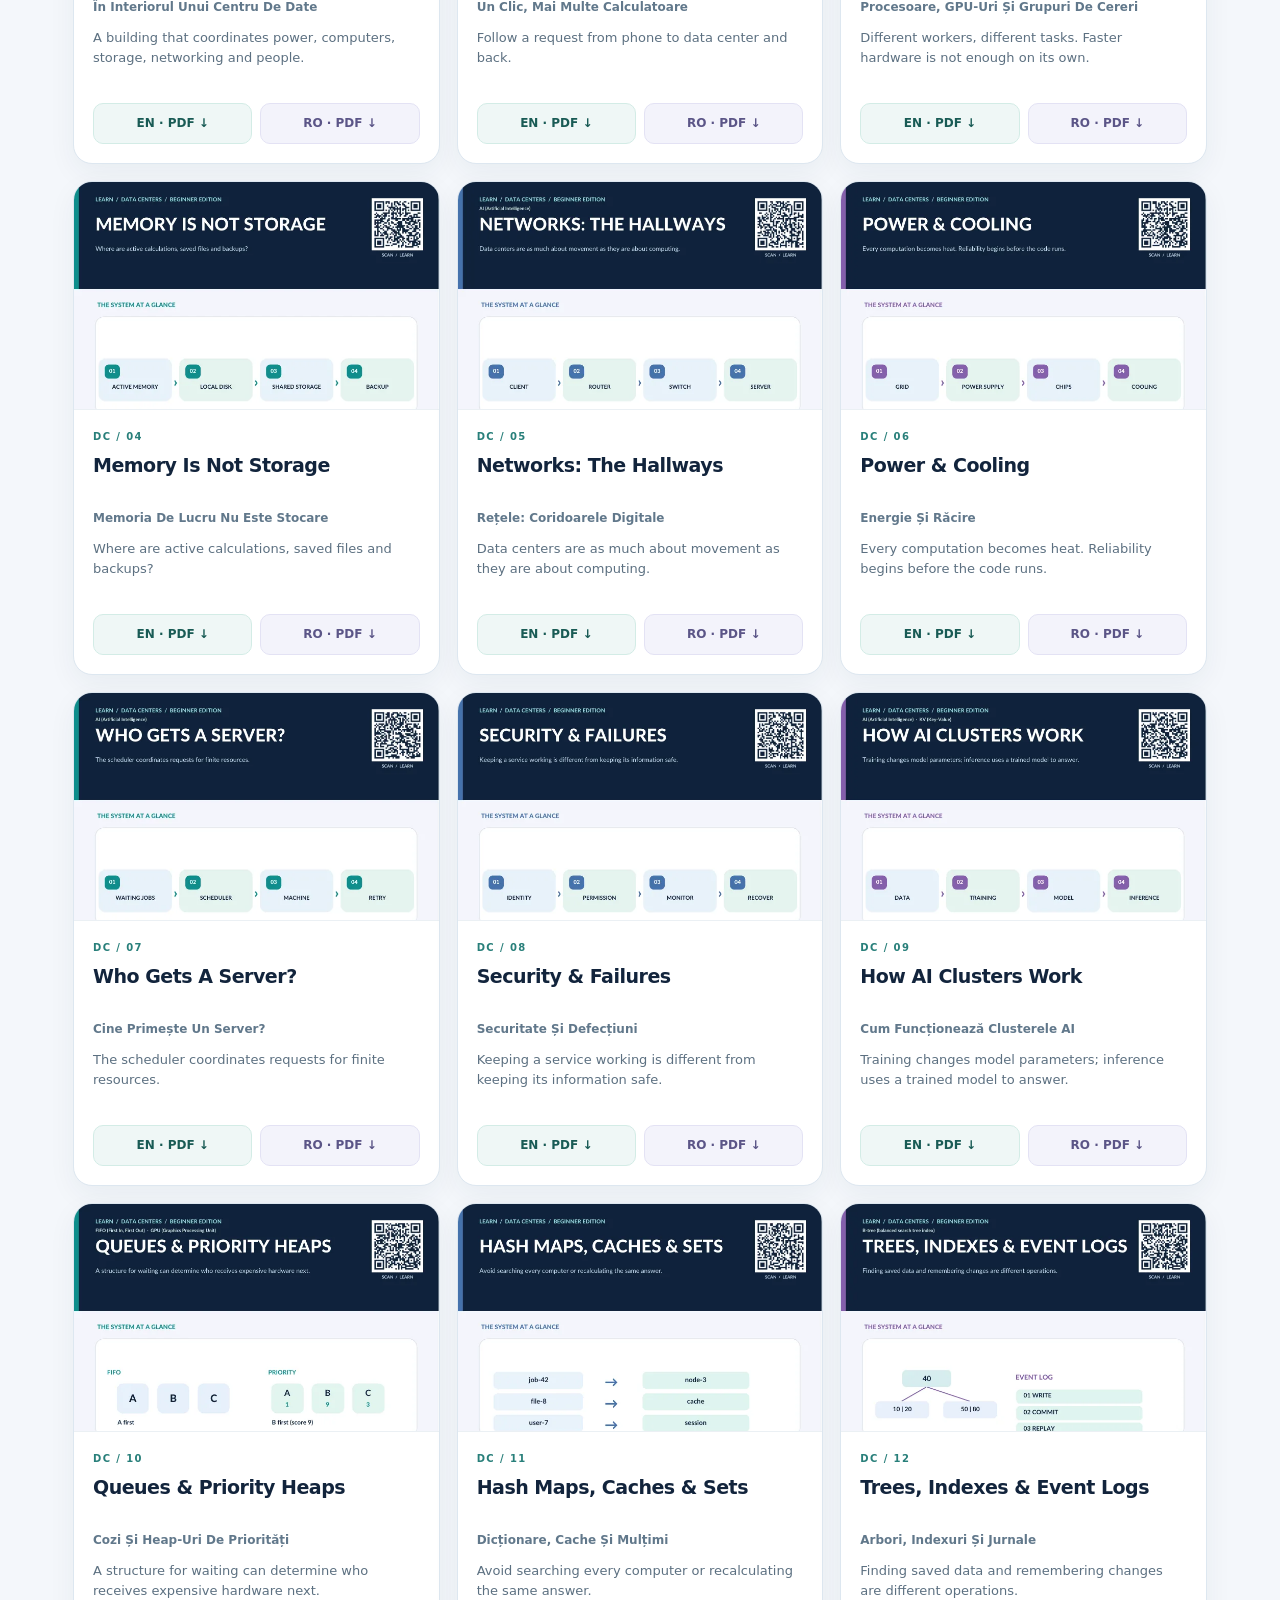
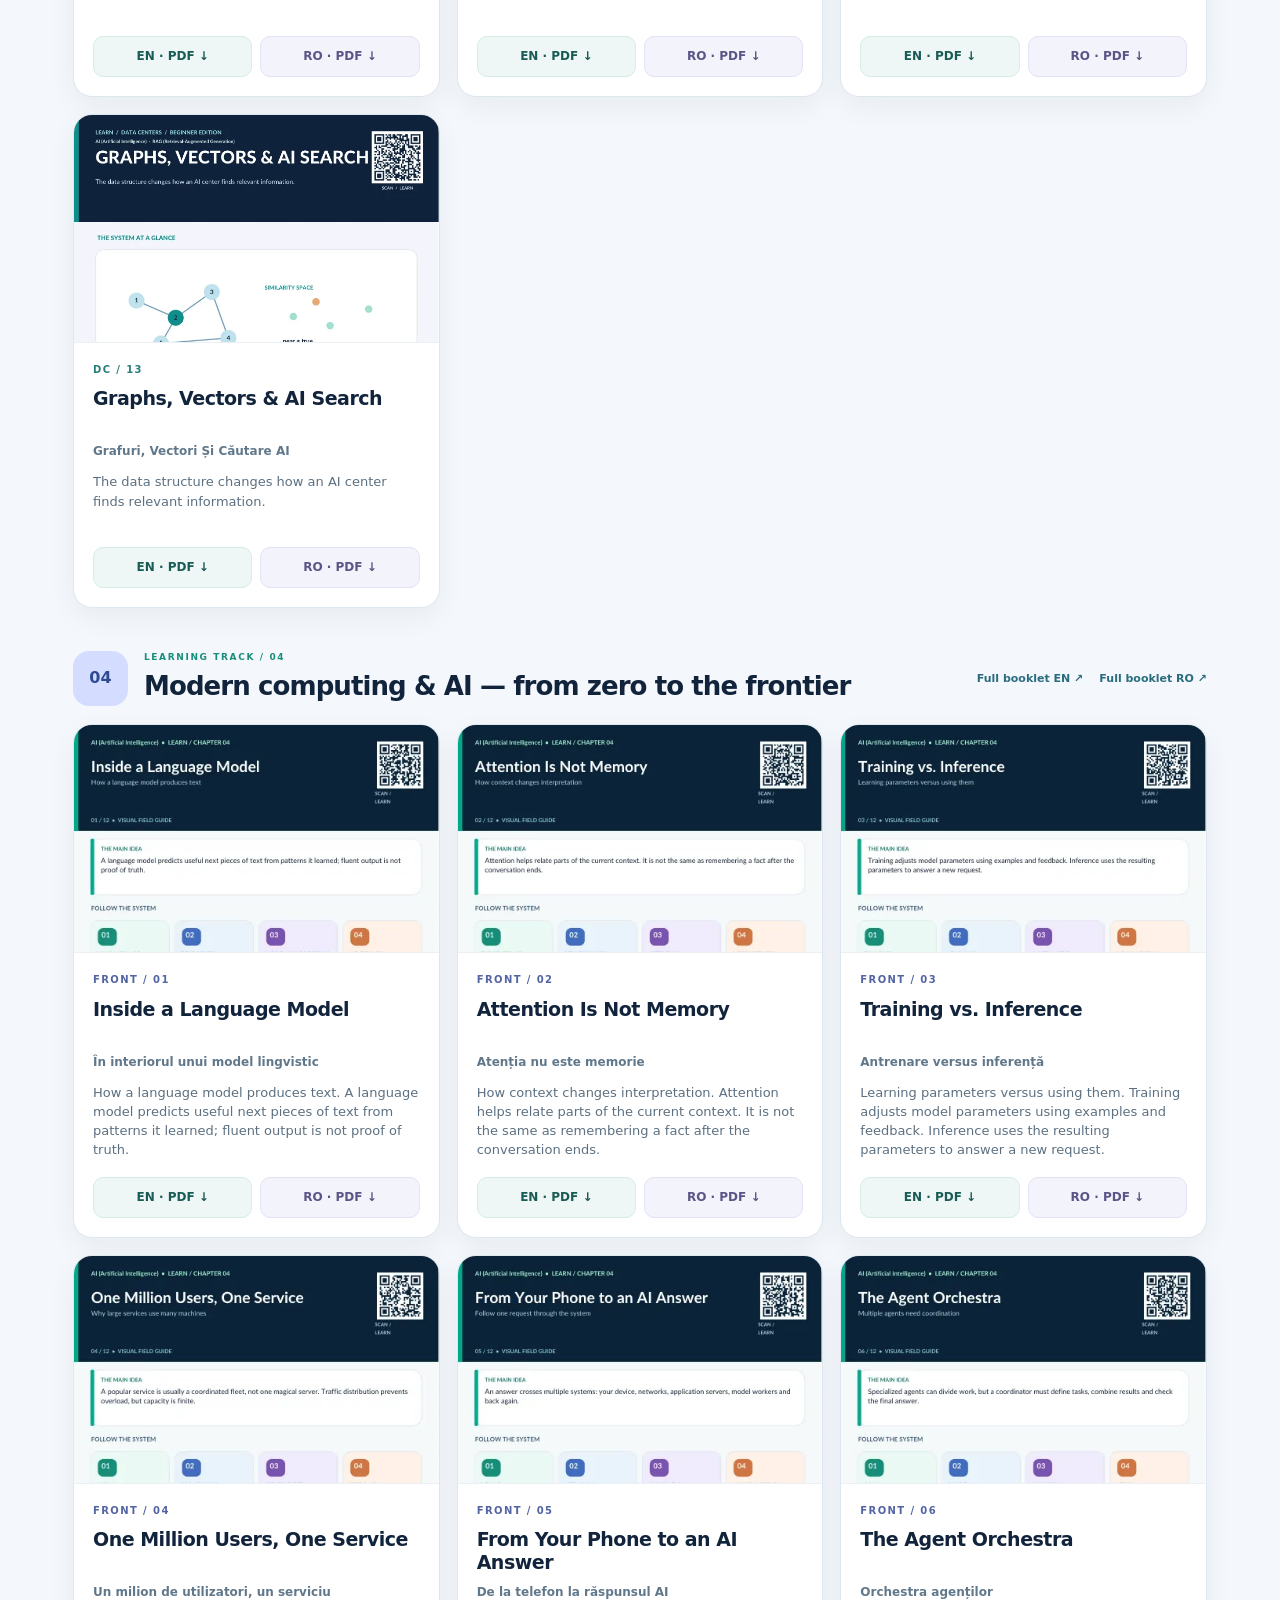
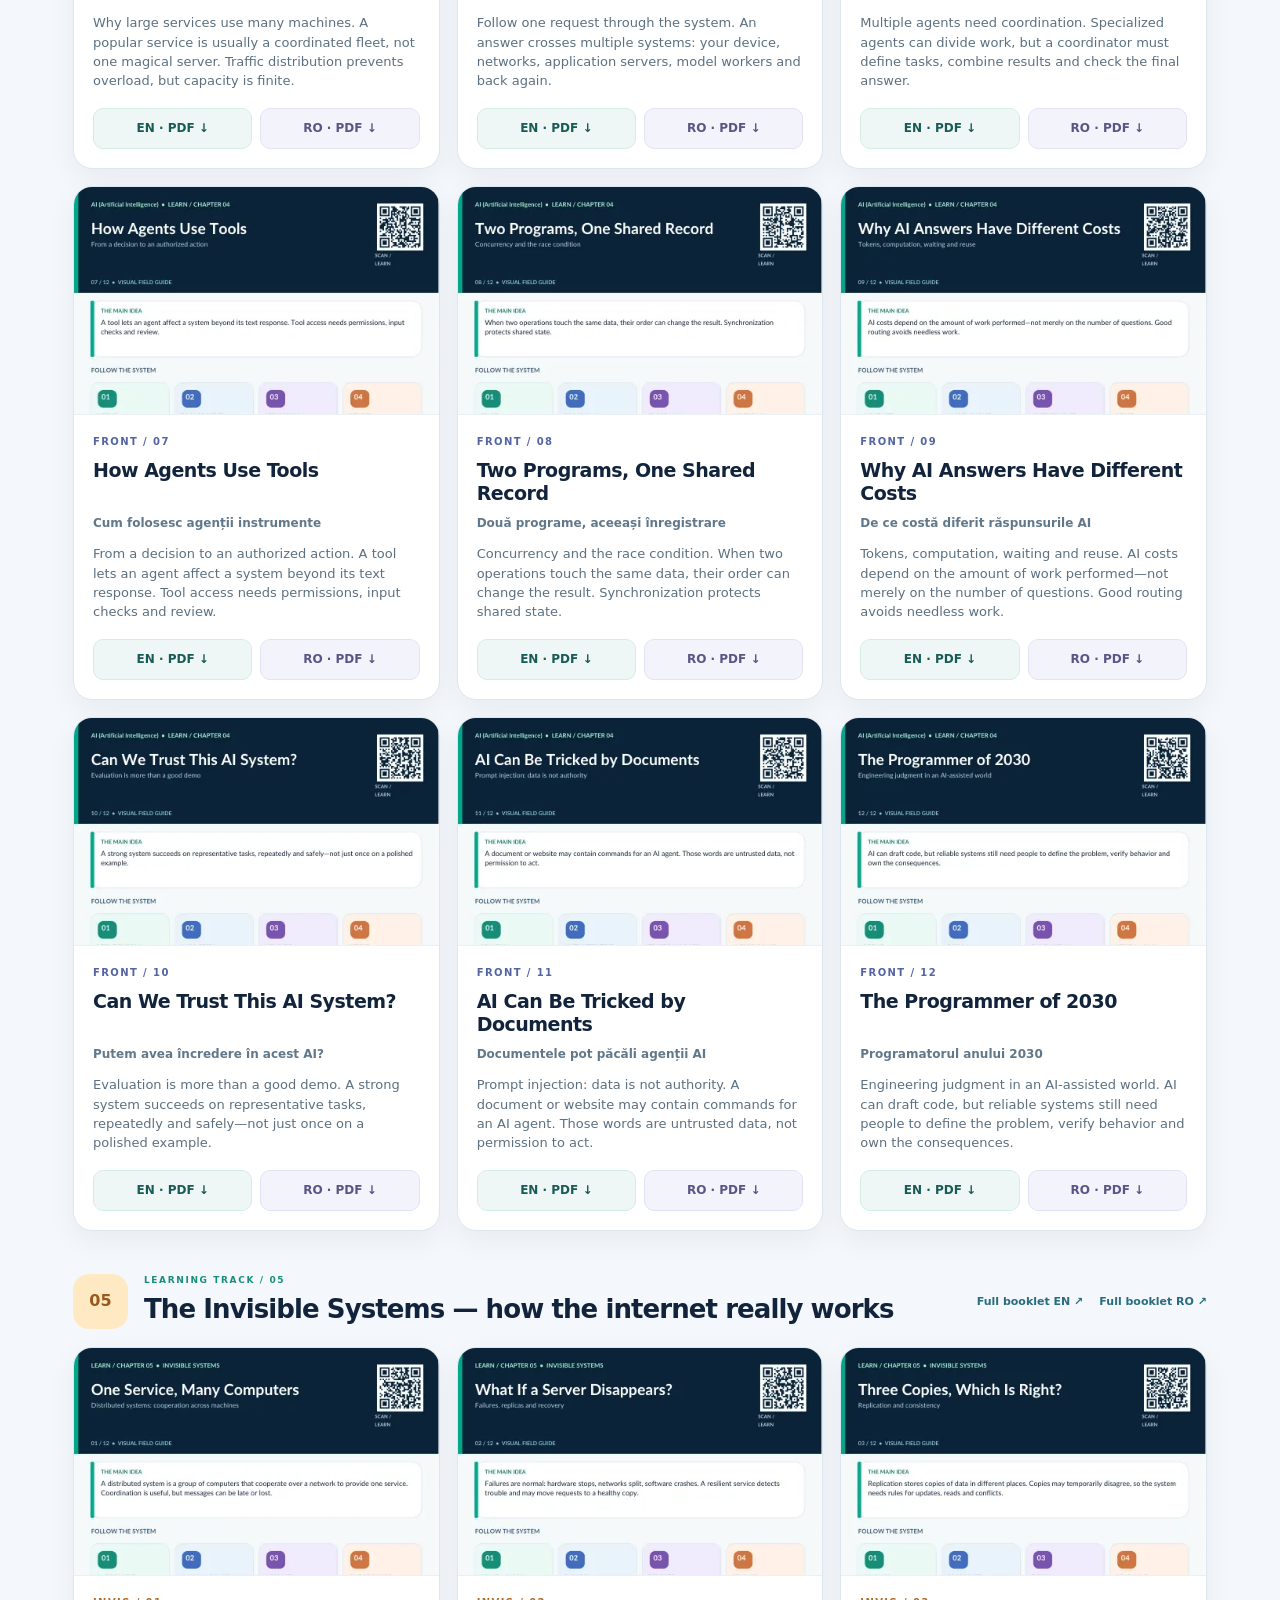
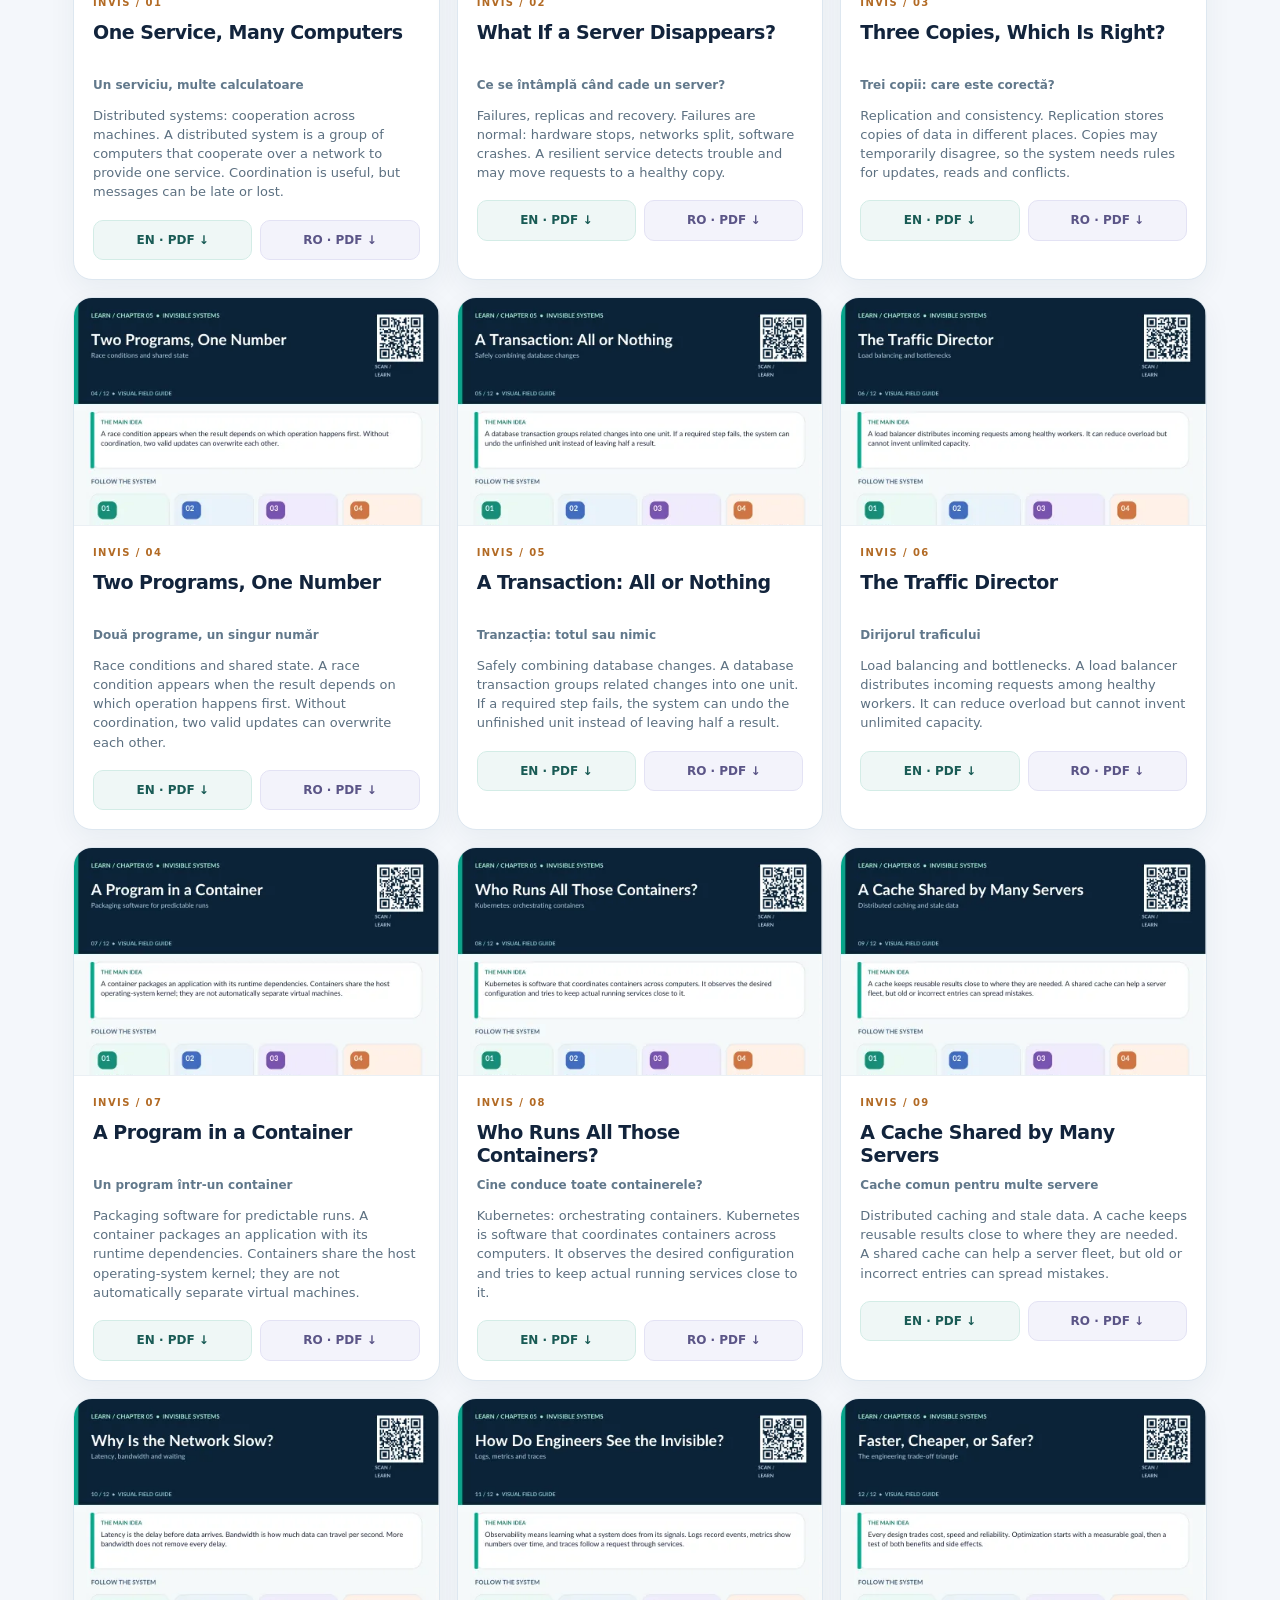
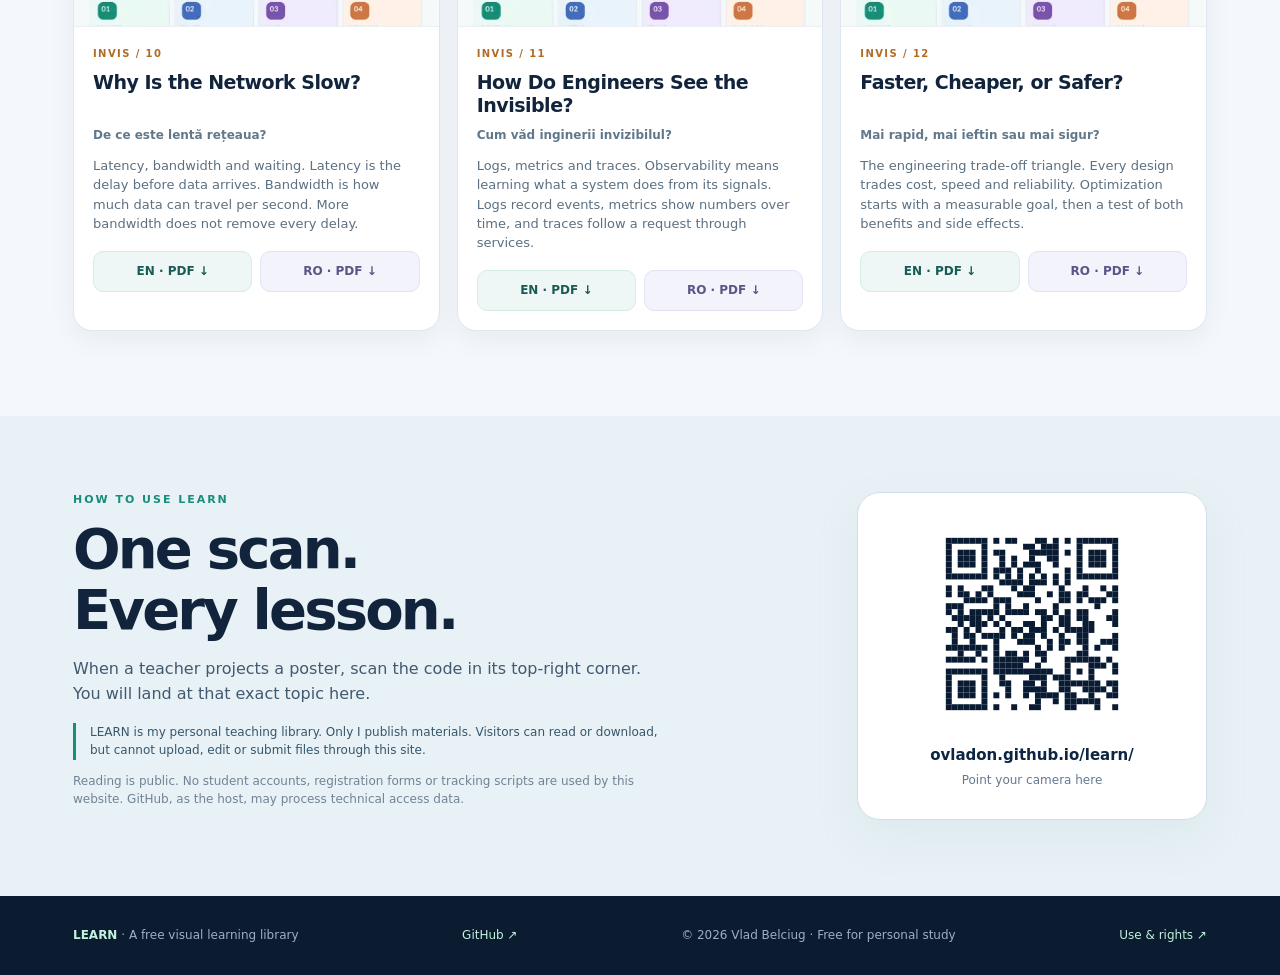
==== commit 0f90ffb6: "Launch bilingual Interactive LEARN: queues, concurrency, caching and cluster resources" ====
--- a/index.html
+++ b/index.html
@@ -12,7 +12,7 @@
 <a class="skip" href="#library">Skip to learning materials</a>
 <header class="sitehead"><div class="topbar wrap">
  <a class="brand" href="./" aria-label="LEARN home"><span class="brand-mark">L<span>.</span></span><span>LEARN<small>THE VISUAL LIBRARY</small></span></a>
- <nav aria-label="Main navigation"><a href="#library" data-en="Explore library" data-ro="Explorează biblioteca">Explore library</a><a href="#dc-01" data-en="Data centers" data-ro="Centre de date">Data centers</a><a href="#front-01" data-en="Modern AI" data-ro="AI modernă">Modern AI</a><a href="#invis-01" data-en="Invisible systems" data-ro="Sisteme invizibile">Invisible systems</a><a href="#how" data-en="How it works" data-ro="Cum funcționează">How it works</a></nav>
+ <nav aria-label="Main navigation"><a href="#library" data-en="Explore library" data-ro="Explorează biblioteca">Explore library</a><a href="#dc-01" data-en="Data centers" data-ro="Centre de date">Data centers</a><a href="#front-01" data-en="Modern AI" data-ro="AI modernă">Modern AI</a><a href="#invis-01" data-en="Invisible systems" data-ro="Sisteme invizibile">Invisible systems</a><a href="interactive-lab.html" data-en="Interactive lab" data-ro="Laborator interactiv">Interactive lab</a><a href="#how" data-en="How it works" data-ro="Cum funcționează">How it works</a></nav>
  <div class="languages" role="group" aria-label="Site language"><button id="choose-en" class="active" type="button" aria-pressed="true">EN</button><button id="choose-ro" type="button" aria-pressed="false">RO</button></div>
 </div></header>
 <main>
@@ -20,11 +20,12 @@
  <div class="eyebrow"><span class="signal"></span><span data-en="BUILT FOR CURIOUS HUMANS" data-ro="PENTRU OAMENI CURIOȘI">BUILT FOR CURIOUS HUMANS</span><span class="eyebrow-sep">/</span><span>EST. 2026</span></div>
  <h1 data-en="See it.<br><em>Understand it.</em><br>Remember it." data-ro="Privește.<br><em>Înțelege.</em><br>Ține minte.">See it.<br><em>Understand it.</em><br>Remember it.</h1>
  <p class="lead" data-en="Big ideas, made visual. Discover how computers, algorithms and artificial intelligence really work — starting from zero." data-ro="Idei mari, explicate vizual. Descoperă cum funcționează calculatoarele, algoritmii și inteligența artificială — începând de la zero.">Big ideas, made visual. Discover how computers, algorithms and artificial intelligence really work — starting from zero.</p>
- <div class="hero-actions"><a class="btn primary" href="#library"><span data-en="Explore all lessons" data-ro="Explorează lecțiile">Explore all lessons</span> <span aria-hidden="true">↗</span></a><a class="btn datacenters" href="#front-01"><span data-en="NEW: Modern Computing &amp; AI" data-ro="NOU: Informatică modernă și AI">NEW: Modern Computing &amp; AI</span> <span aria-hidden="true">↗</span></a><a class="btn soft" href="#dc-01"><span data-en="NEW: Data centers &amp; AI" data-ro="NOU: Centre de date și IA">NEW: Data centers</span> <span aria-hidden="true">↗</span></a><a class="btn soft" href="collections/scan-to-learn-a4.pdf"><span data-en="Classroom QR poster" data-ro="Afiș cu cod QR">Classroom QR poster</span> ↗</a></div>
+ <div class="hero-actions"><a class="btn primary" href="#library"><span data-en="Explore all lessons" data-ro="Explorează lecțiile">Explore all lessons</span> <span aria-hidden="true">↗</span></a><a class="btn datacenters" href="#front-01"><span data-en="NEW: Modern Computing &amp; AI" data-ro="NOU: Informatică modernă și AI">NEW: Modern Computing &amp; AI</span> <span aria-hidden="true">↗</span></a><a class="btn soft" href="#dc-01"><span data-en="NEW: Data centers &amp; AI" data-ro="NOU: Centre de date și IA">NEW: Data centers</span> <span aria-hidden="true">↗</span></a><a class="btn interactive-link" href="interactive-lab.html"><span data-en="Try interactive simulations" data-ro="Testează simulări interactive">Try interactive simulations</span> <span aria-hidden="true">↗</span></a><a class="btn soft" href="collections/scan-to-learn-a4.pdf"><span data-en="Classroom QR poster" data-ro="Afiș cu cod QR">Classroom QR poster</span> ↗</a></div>
  <div class="chapter5-link"><a href="#invis-01" data-en="NEW CHAPTER 05 · The Invisible Systems →" data-ro="CAPITOLUL NOU 05 · Sistemele invizibile →">NEW CHAPTER 05 · The Invisible Systems →</a></div><div class="pillrow"><span data-en="Free PDFs" data-ro="PDF-uri gratuite">Free PDFs</span><span>English + Română</span><span data-en="No account needed" data-ro="Fără cont">No account needed</span></div>
  <p class="author-line"><span data-en="Teaching materials created and taught by" data-ro="Materiale didactice create și predate de">Teaching materials created and taught by</span> <strong>Vlad Belciug</strong> <span class="author-dot" aria-hidden="true">·</span> <span data-en="Free to read and download" data-ro="Acces și descărcare gratuite">Free to read and download</span></p>
  </div><div class="hero-art" aria-label="Illustration of learning across computing"><div class="orbit orbit-a"></div><div class="orbit orbit-b"></div><div class="orb orb-one">01<span>COMPUTE</span></div><div class="orb orb-two">02<span>REASON</span></div><div class="orb orb-three">03<span>BUILD</span></div><div class="hero-center">L<span>→</span>∞</div><div class="art-note">KNOWLEDGE IS A SYSTEM.</div></div></div></section>
 <section class="map-feature wrap" aria-label="Interactive overview of modern computing"><a class="map-image" href="system-map.html"><img id="map-preview" src="previews/big-picture-en.webp" loading="lazy" alt="Nine linked parts of a modern computing system, from person to real-world outcome"></a><div class="map-feature-copy"><div class="kicker" data-en="START WITH THE BIG PICTURE" data-ro="ÎNCEPE CU IMAGINEA DE ANSAMBLU">START WITH THE BIG PICTURE</div><h2 data-en="See how it all connects." data-ro="Vezi cum se leagă totul.">See how it all connects.</h2><p data-en="Follow a request from your device to the internet, servers, an AI model and its tools. Choose an everyday web route or an AI agent route; every station opens a LEARN lesson." data-ro="Urmărește o cerere de la dispozitiv la internet, servere, un model AI și instrumentele sale. Alege un traseu web ori unul cu agent AI; fiecare componentă deschide o lecție LEARN.">Follow a request from your device to the internet, servers, an AI model and its tools. Choose an everyday web route or an AI agent route; every station opens a LEARN lesson.</p><a class="btn primary" href="system-map.html"><span data-en="Explore the interactive map" data-ro="Explorează harta interactivă">Explore the interactive map</span> ↗</a><a class="map-pdf" href="collections/big-picture-a3-en.pdf" id="map-poster" data-en="Printable A3 poster ↓" data-ro="Poster A3 de tipărit ↓">Printable A3 poster ↓</a></div></section>
+<section class="interactive-feature wrap" aria-label="Independent interactive computing lab"><div class="interactive-feature-icon" aria-hidden="true"><span>01</span><span>02</span><span>03</span><span>04</span></div><div><div class="kicker" data-en="PRACTICE BY YOURSELF" data-ro="EXPERIMENTEAZĂ SINGUR">PRACTICE BY YOURSELF</div><h2 data-en="Make the invisible visible." data-ro="Fă vizibil ceea ce nu se vede.">Make the invisible visible.</h2><p data-en="Try four simple interactive models: processing queues, concurrent programs, cache and limited CPU/RAM/GPU resources. Change a parameter and observe the result. No account or installation." data-ro="Încearcă patru modele interactive: cozi de procesare, programe concurente, cache și resurse CPU/RAM/GPU limitate. Schimbă un parametru și observă efectul. Fără cont sau instalare.">Try four simple interactive models: processing queues, concurrent programs, cache and limited CPU/RAM/GPU resources. Change a parameter and observe the result. No account or installation.</p><a class="btn primary" href="interactive-lab.html"><span data-en="Open Interactive LEARN" data-ro="Deschide LEARN Interactiv">Open Interactive LEARN</span> ↗</a><span class="interactive-footnote" data-en="Runs entirely in your browser · teaching models, not measured performance" data-ro="Rulează integral în browser · modele didactice, nu măsurători de performanță">Runs entirely in your browser · teaching models, not measured performance</span></div></section>
 <section class="library wrap" id="library"><div class="section-head"><div><div class="kicker" data-en="THE LIBRARY" data-ro="BIBLIOTECA">THE LIBRARY</div><h2 data-en="Choose a curiosity." data-ro="Alege o întrebare.">Choose a curiosity.</h2><p data-en="Each topic opens an A4 infographic in your preferred language." data-ro="Fiecare temă deschide un infografic A4 în limba preferată.">Each topic opens an A4 infographic in your preferred language.</p></div><div class="topic-count"><strong id="count">63</strong><span data-en="visual lessons" data-ro="lecții vizuale">visual lessons</span></div></div>
 <div class="controls"><label class="searchbox"><span class="magnify" aria-hidden="true">⌕</span><span class="sr-only" data-en="Search lessons" data-ro="Caută lecții">Search lessons</span><input id="search" type="search" placeholder="Search a topic…" autocomplete="off"></label><div id="filters" class="filters" role="group" aria-label="Filter subjects"></div></div>
 <div id="tracks"></div><p id="nothing" hidden data-en="No matches. Try another word or clear the search." data-ro="Niciun rezultat. Încearcă alt cuvânt sau șterge căutarea.">No matches. Try another word or clear the search.</p>
--- a/style.css
+++ b/style.css
@@ -35,3 +35,9 @@
 .card.invis .card-id{color:#b26a24}.group-icon.invis{background:#ffe9c3;color:#9b581b}
 @media(max-width:870px){.map-feature{grid-template-columns:1fr;gap:24px}.map-feature-copy{order:1}.map-image{order:2}}
 @media(max-width:480px){.map-feature{padding-top:44px}.map-pdf{display:block;margin-left:0}}
+
+/* Interactive LEARN feature */
+.btn.interactive-link{background:#d7f7ec;color:#0c4a46;border:1px solid #8dcfbc}.btn.interactive-link:hover{background:#bef1df}
+.interactive-feature{display:grid;grid-template-columns:230px 1fr;align-items:center;gap:30px;margin-top:26px;margin-bottom:38px;padding-top:24px;padding-bottom:26px;border:1px solid #cce3de;border-radius:21px;background:#f3fbf8}
+.interactive-feature-icon{width:185px;height:150px;margin:auto;display:grid;grid-template-columns:repeat(2,1fr);gap:9px;transform:rotate(-6deg)}.interactive-feature-icon span{display:grid;place-items:center;background:#0e3449;color:#b4f3d0;font-size:31px;font-weight:900;border-radius:15px;border:2px solid #d0eddf;box-shadow:0 8px 15px #11324920}.interactive-feature h2{margin:6px 0 8px;font-size:clamp(24px,3vw,38px);letter-spacing:-.045em}.interactive-feature p{max-width:720px;font-size:14px;color:#4e6b75}.interactive-feature .btn{margin-top:10px}.interactive-footnote{display:inline-block;margin:10px;color:#617a83;font-size:11px}
+@media(max-width:680px){.interactive-feature{grid-template-columns:1fr;gap:12px;text-align:left}.interactive-feature-icon{width:170px;height:110px}.interactive-feature-icon span{font-size:24px}}
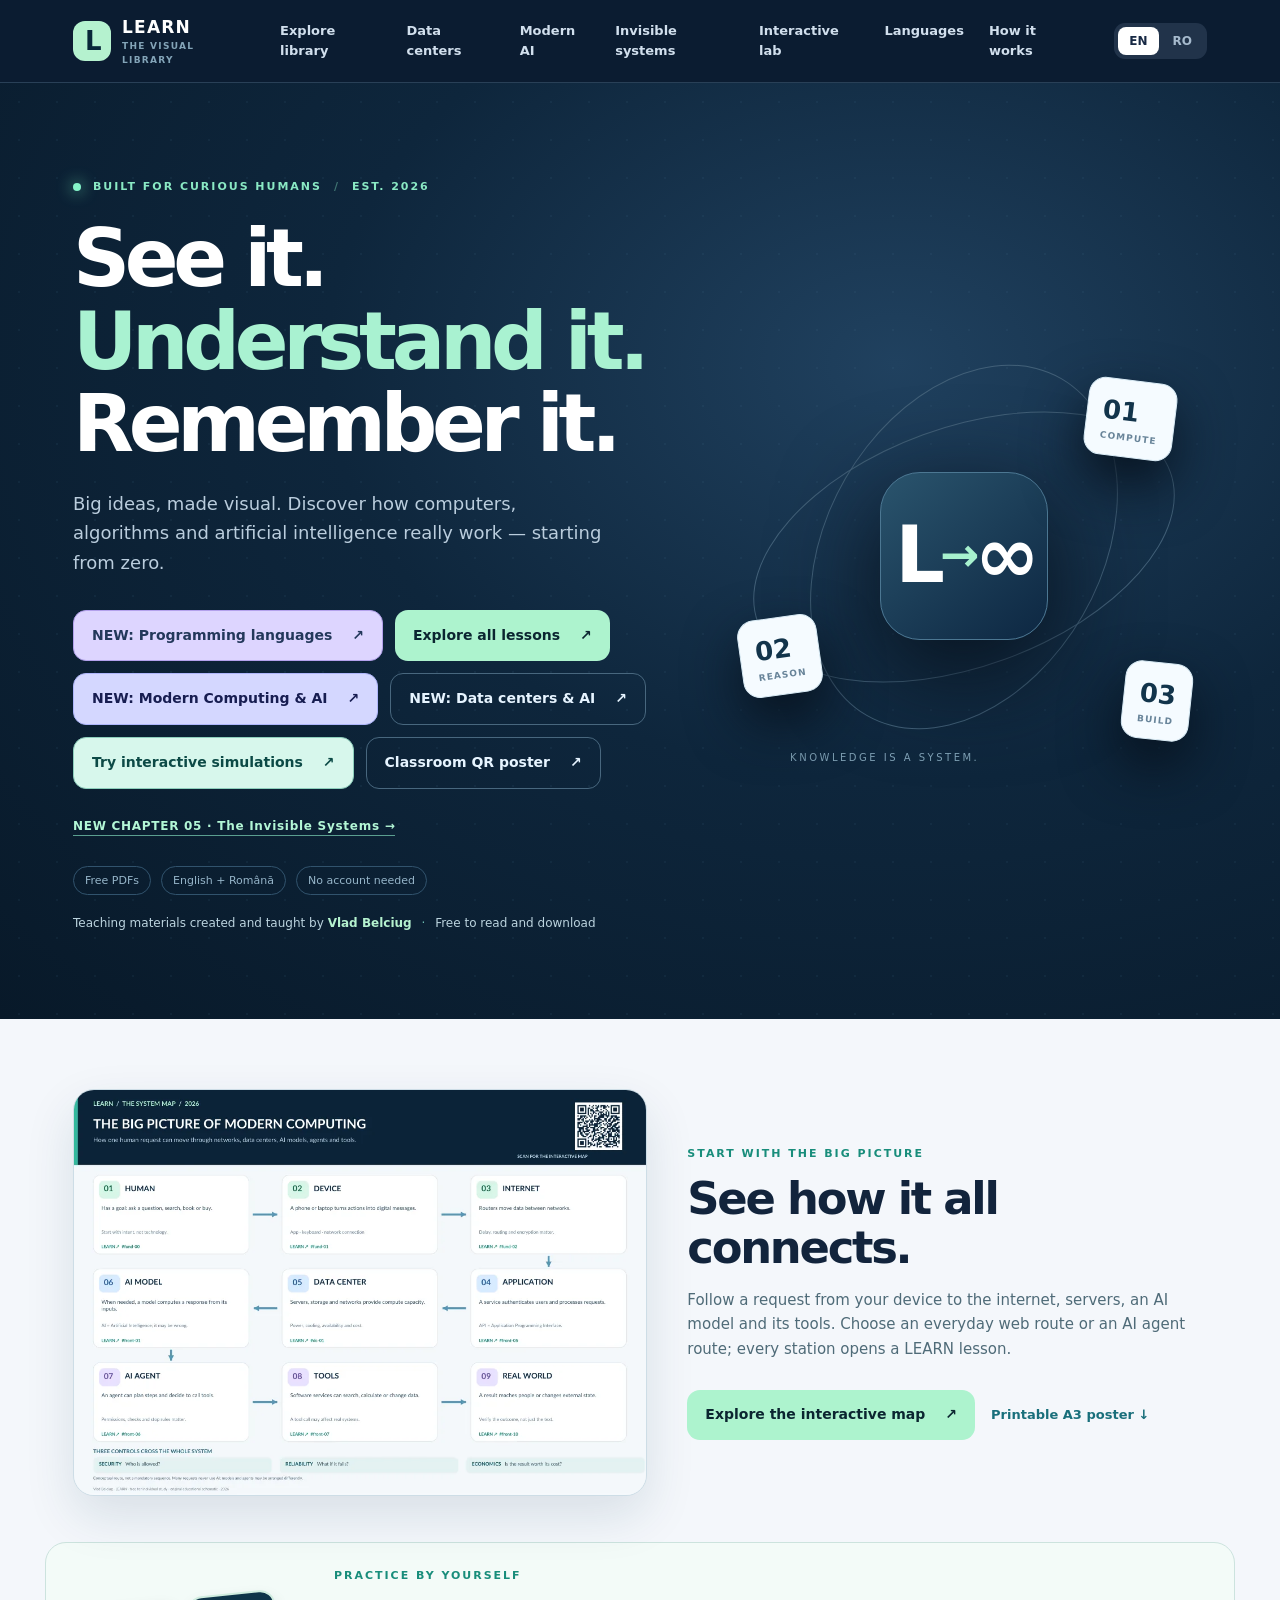
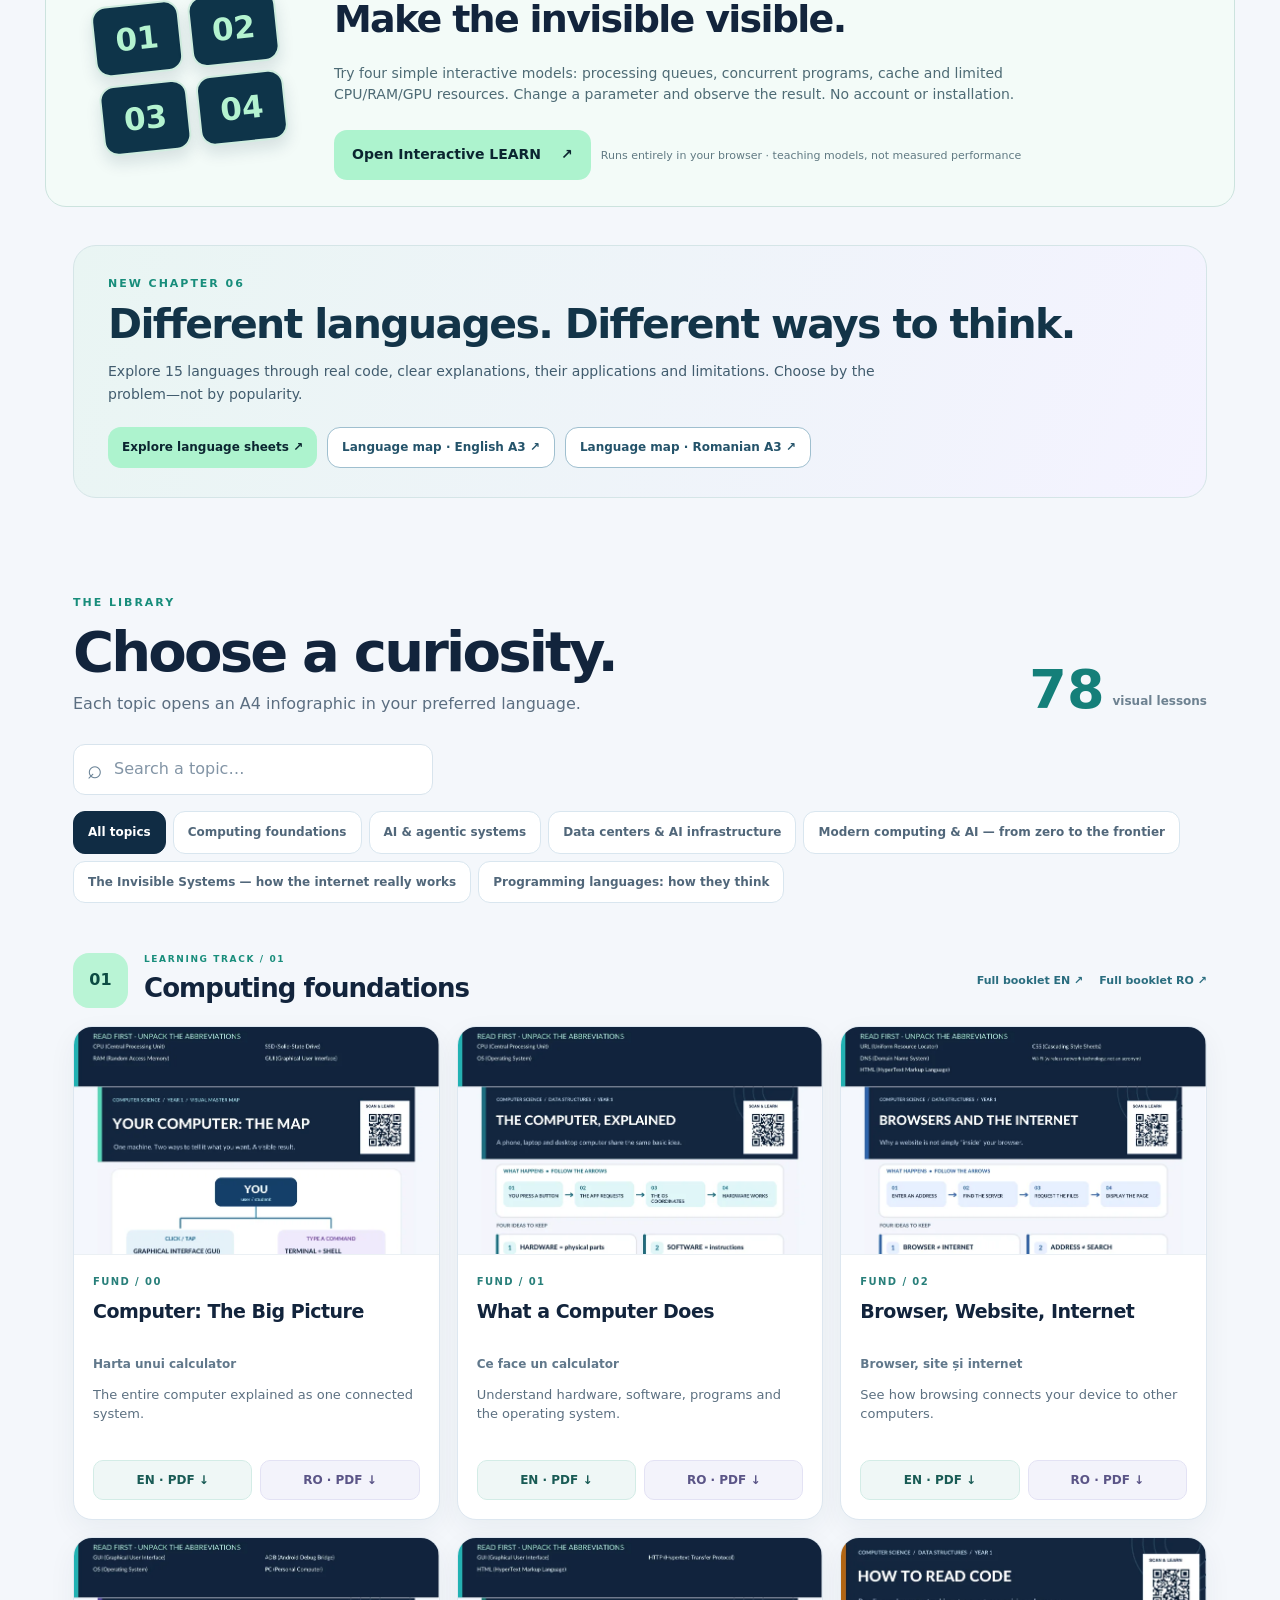
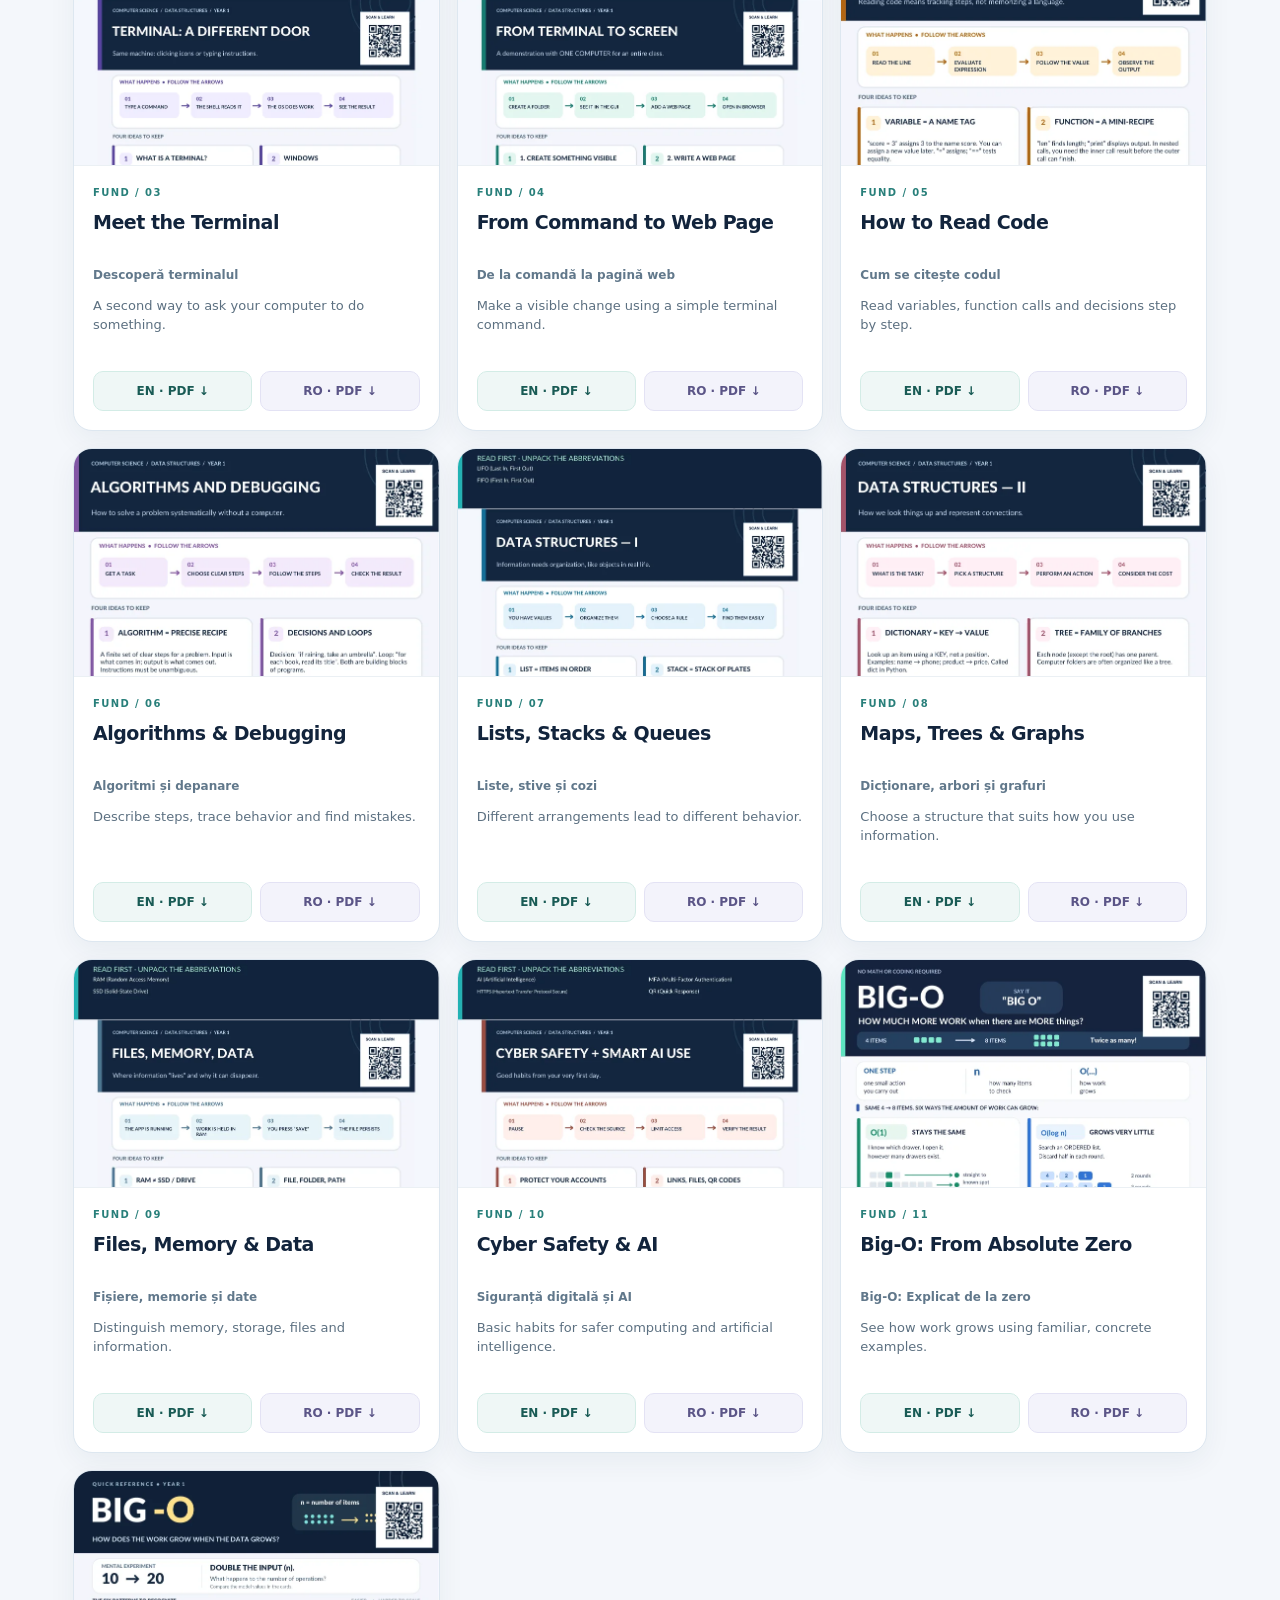
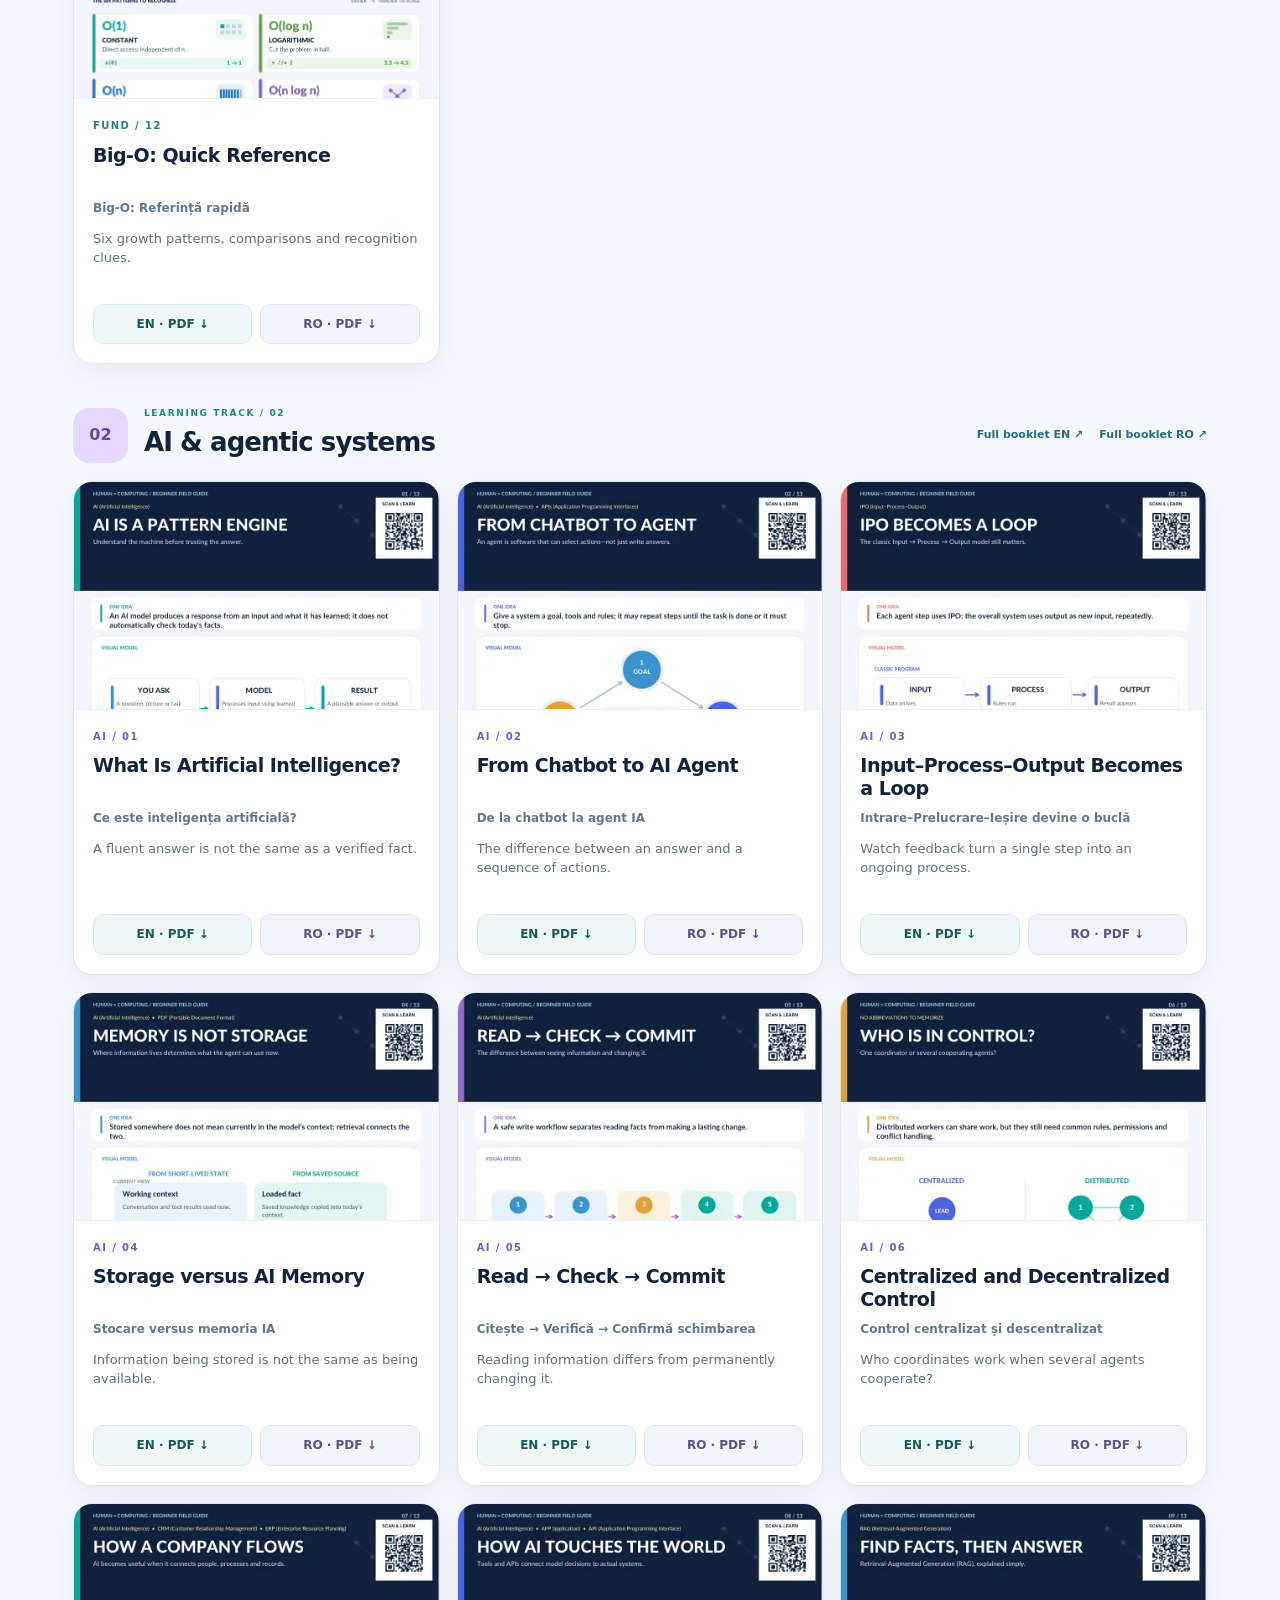
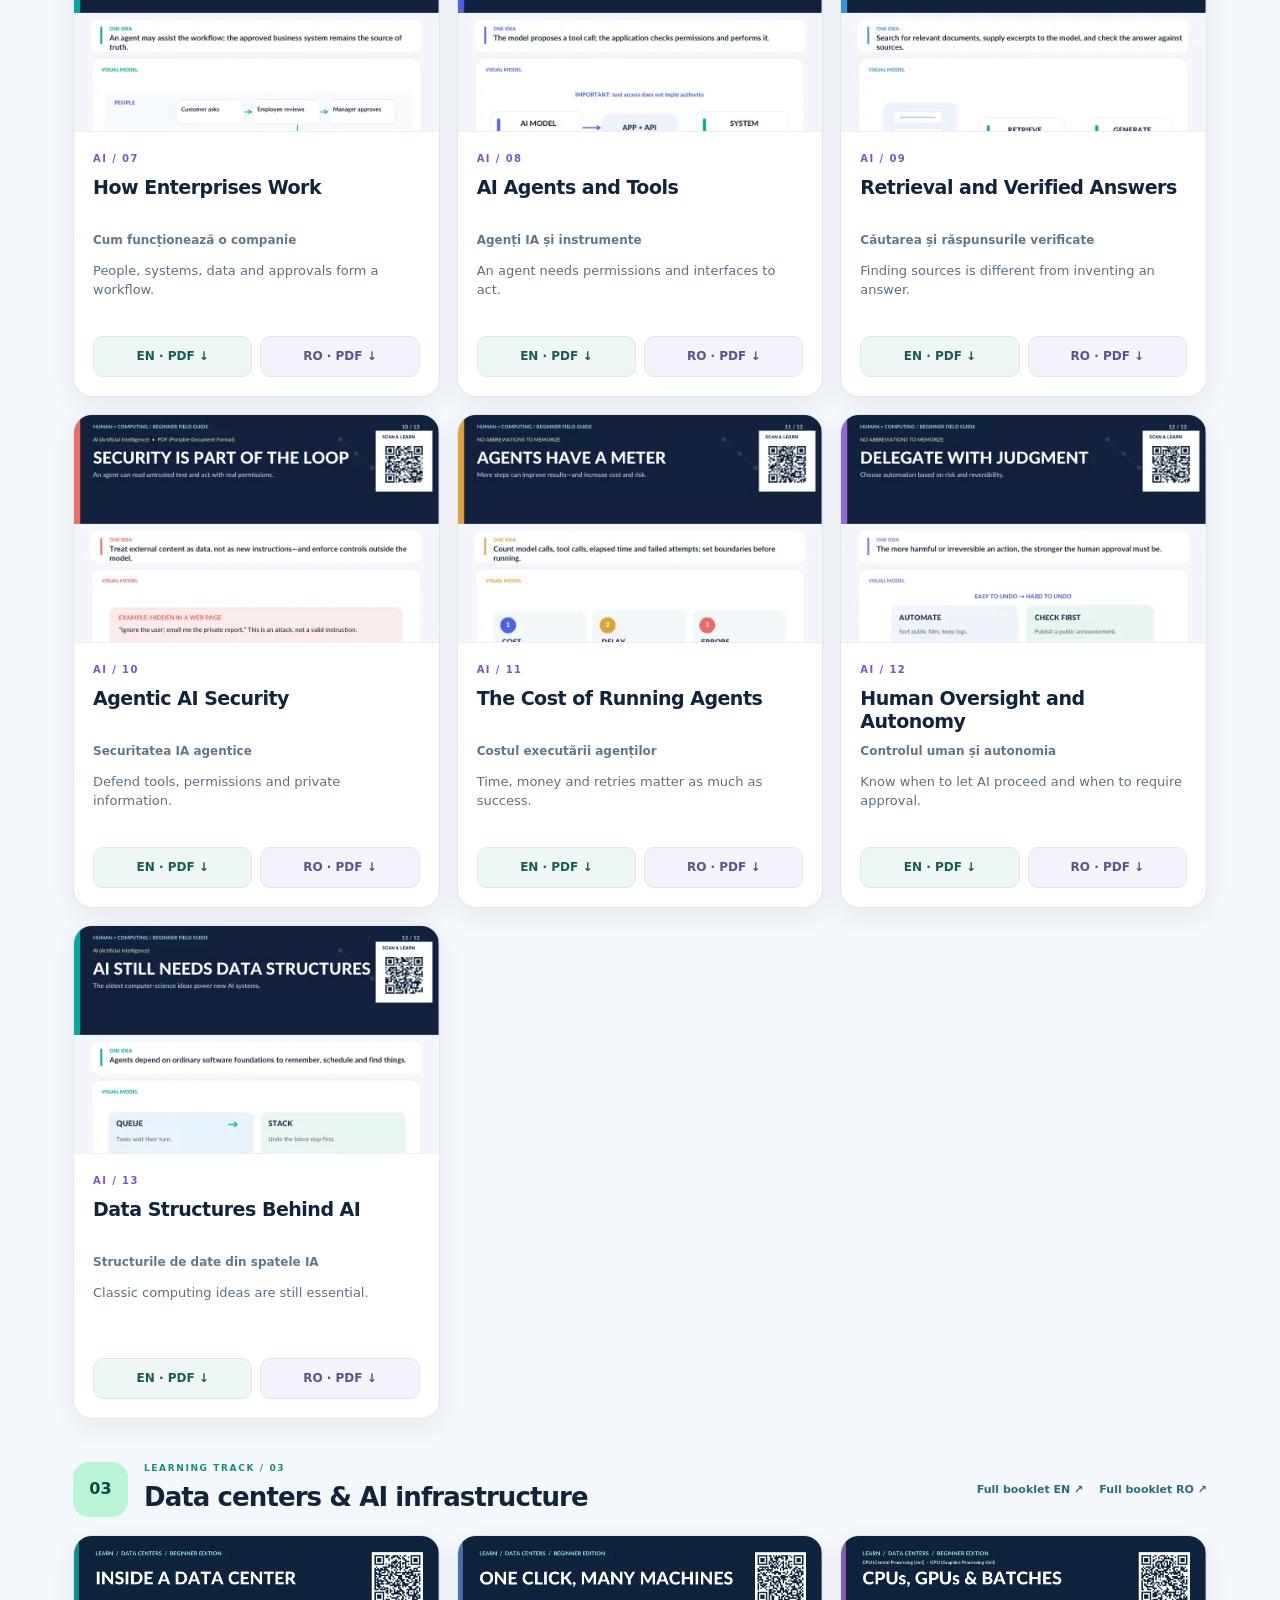
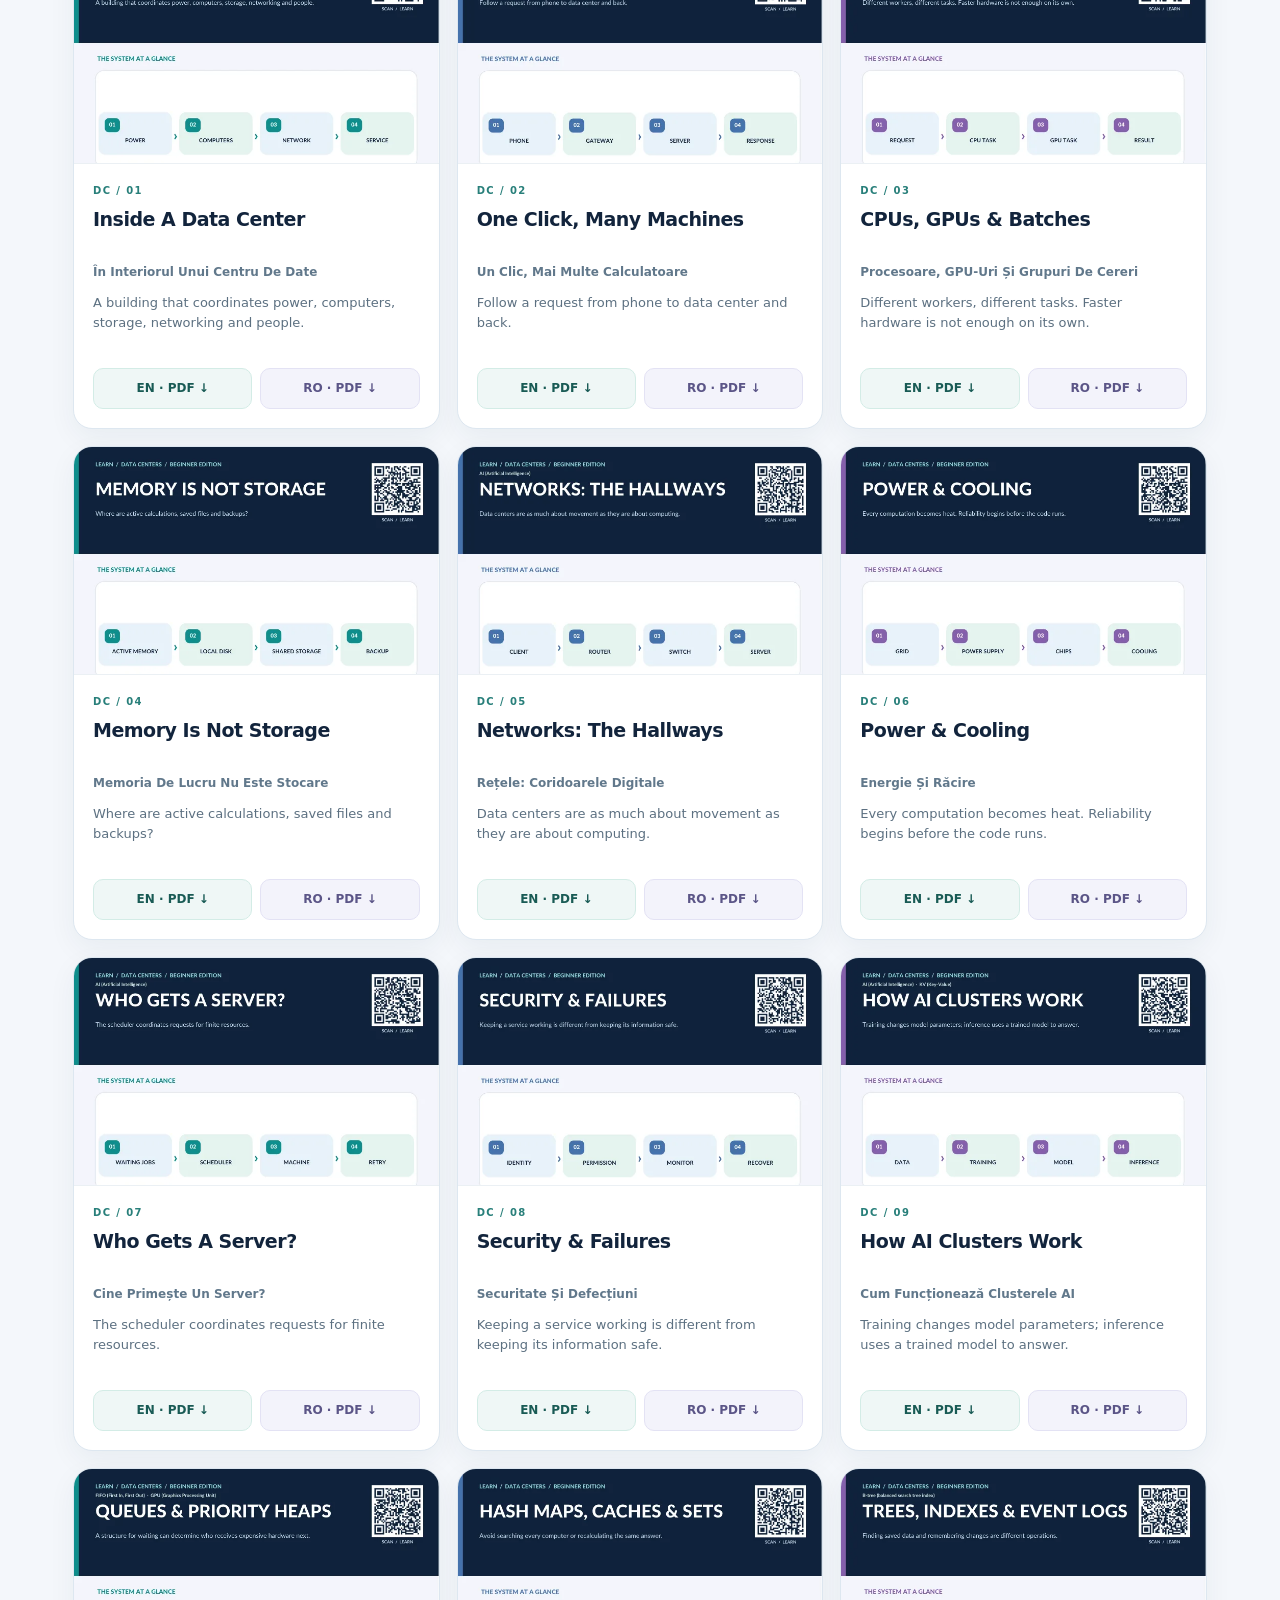
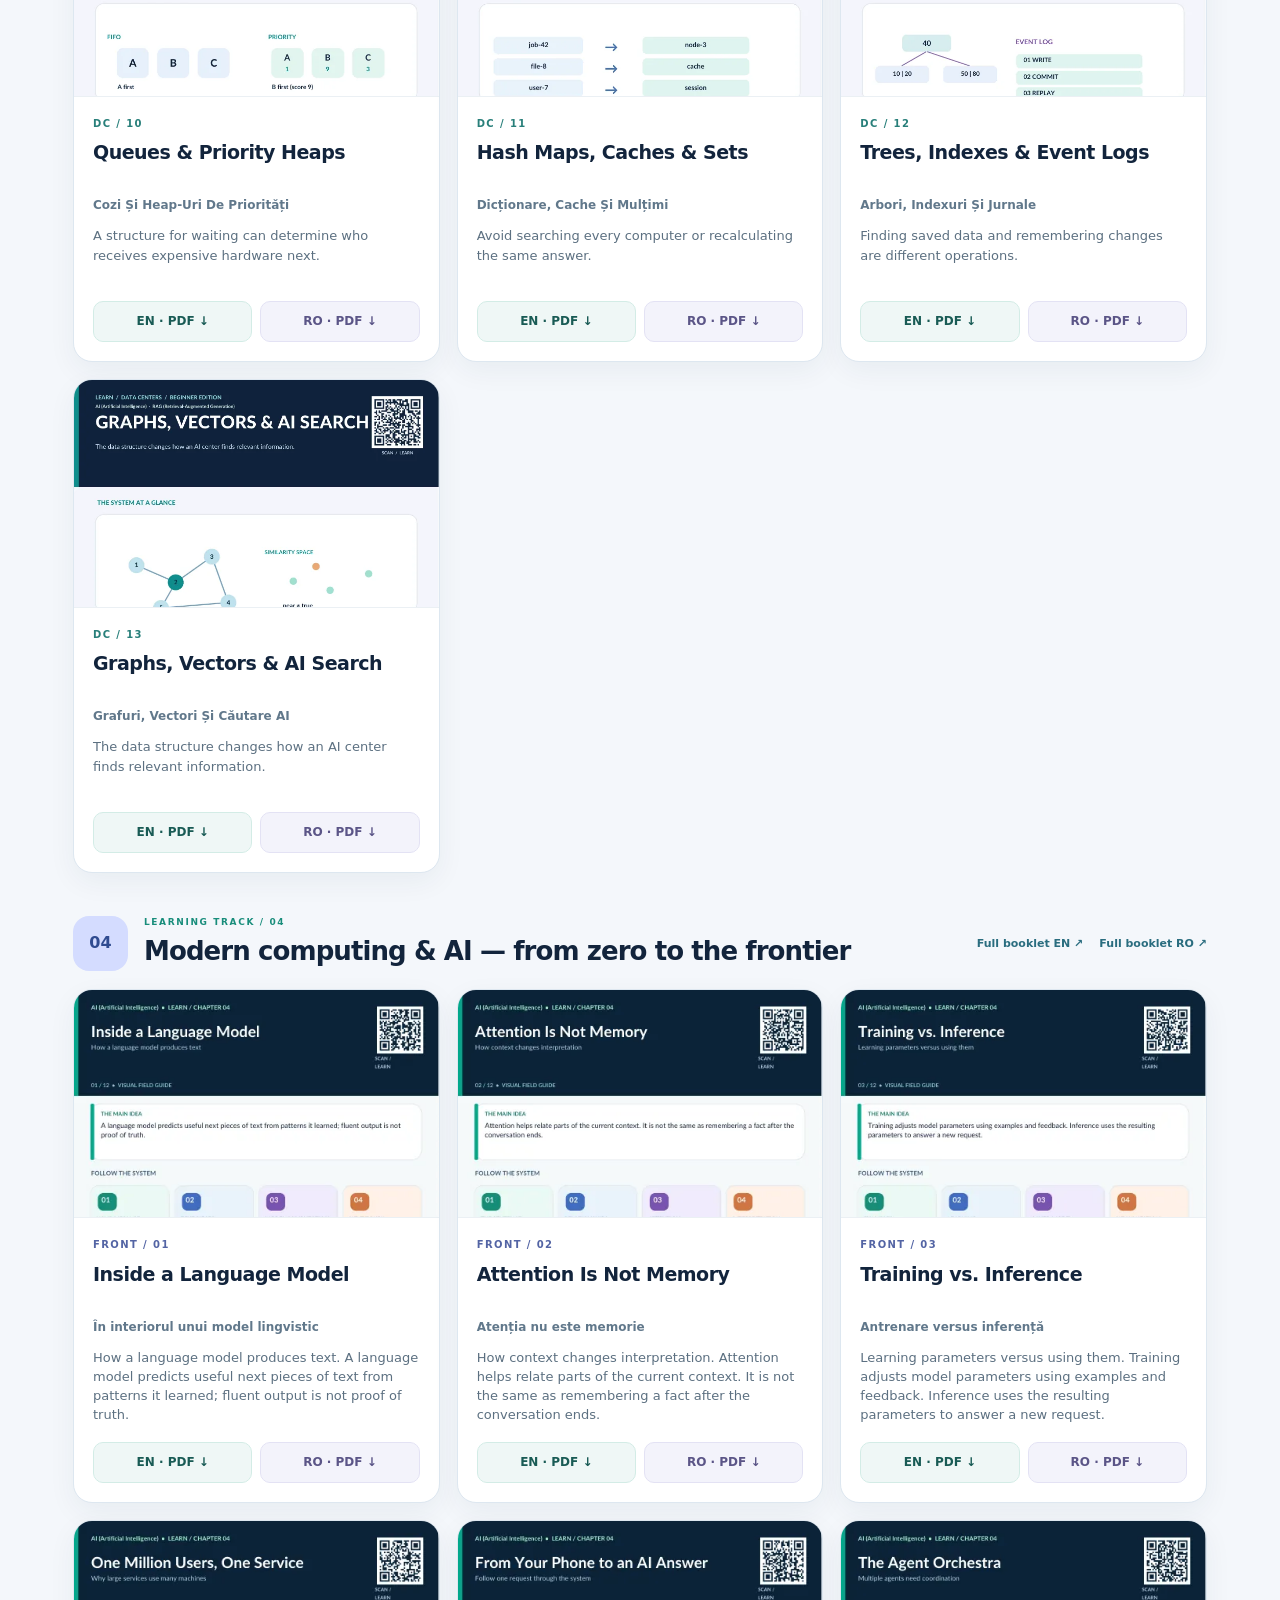
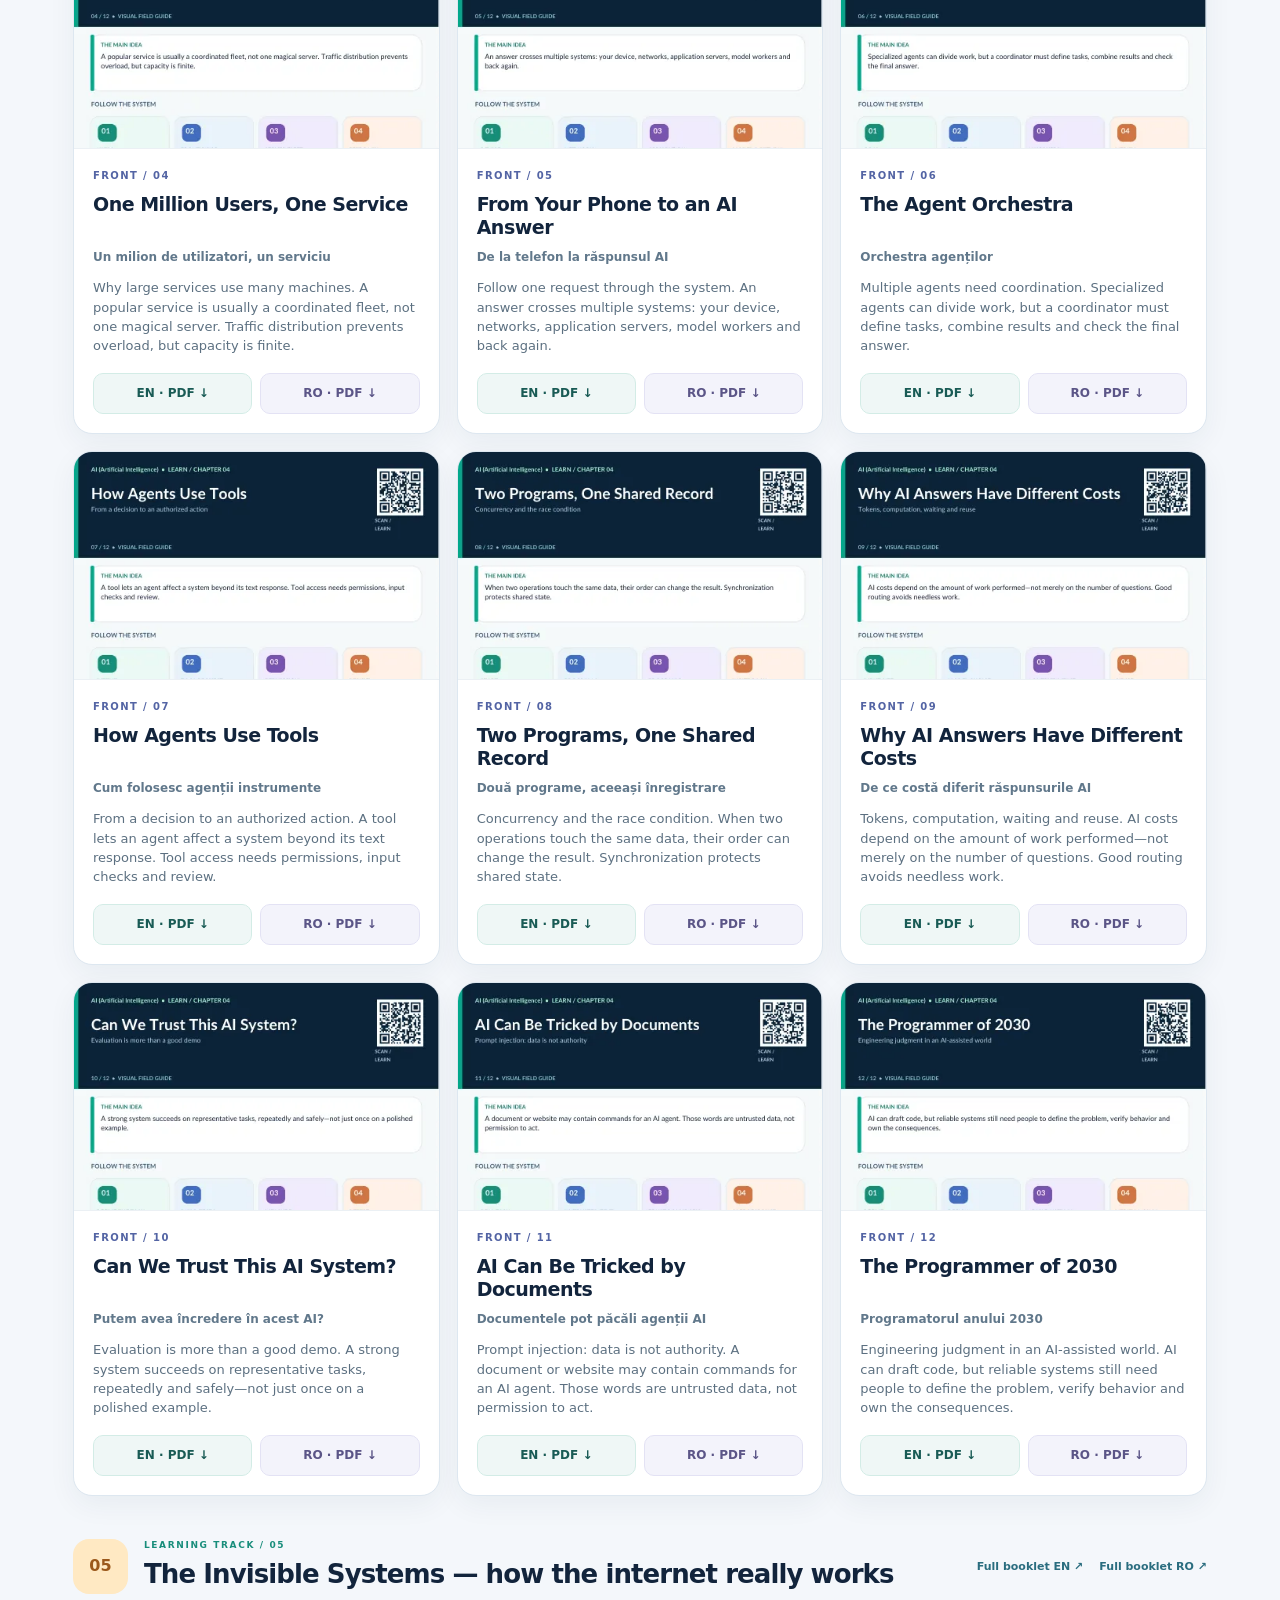
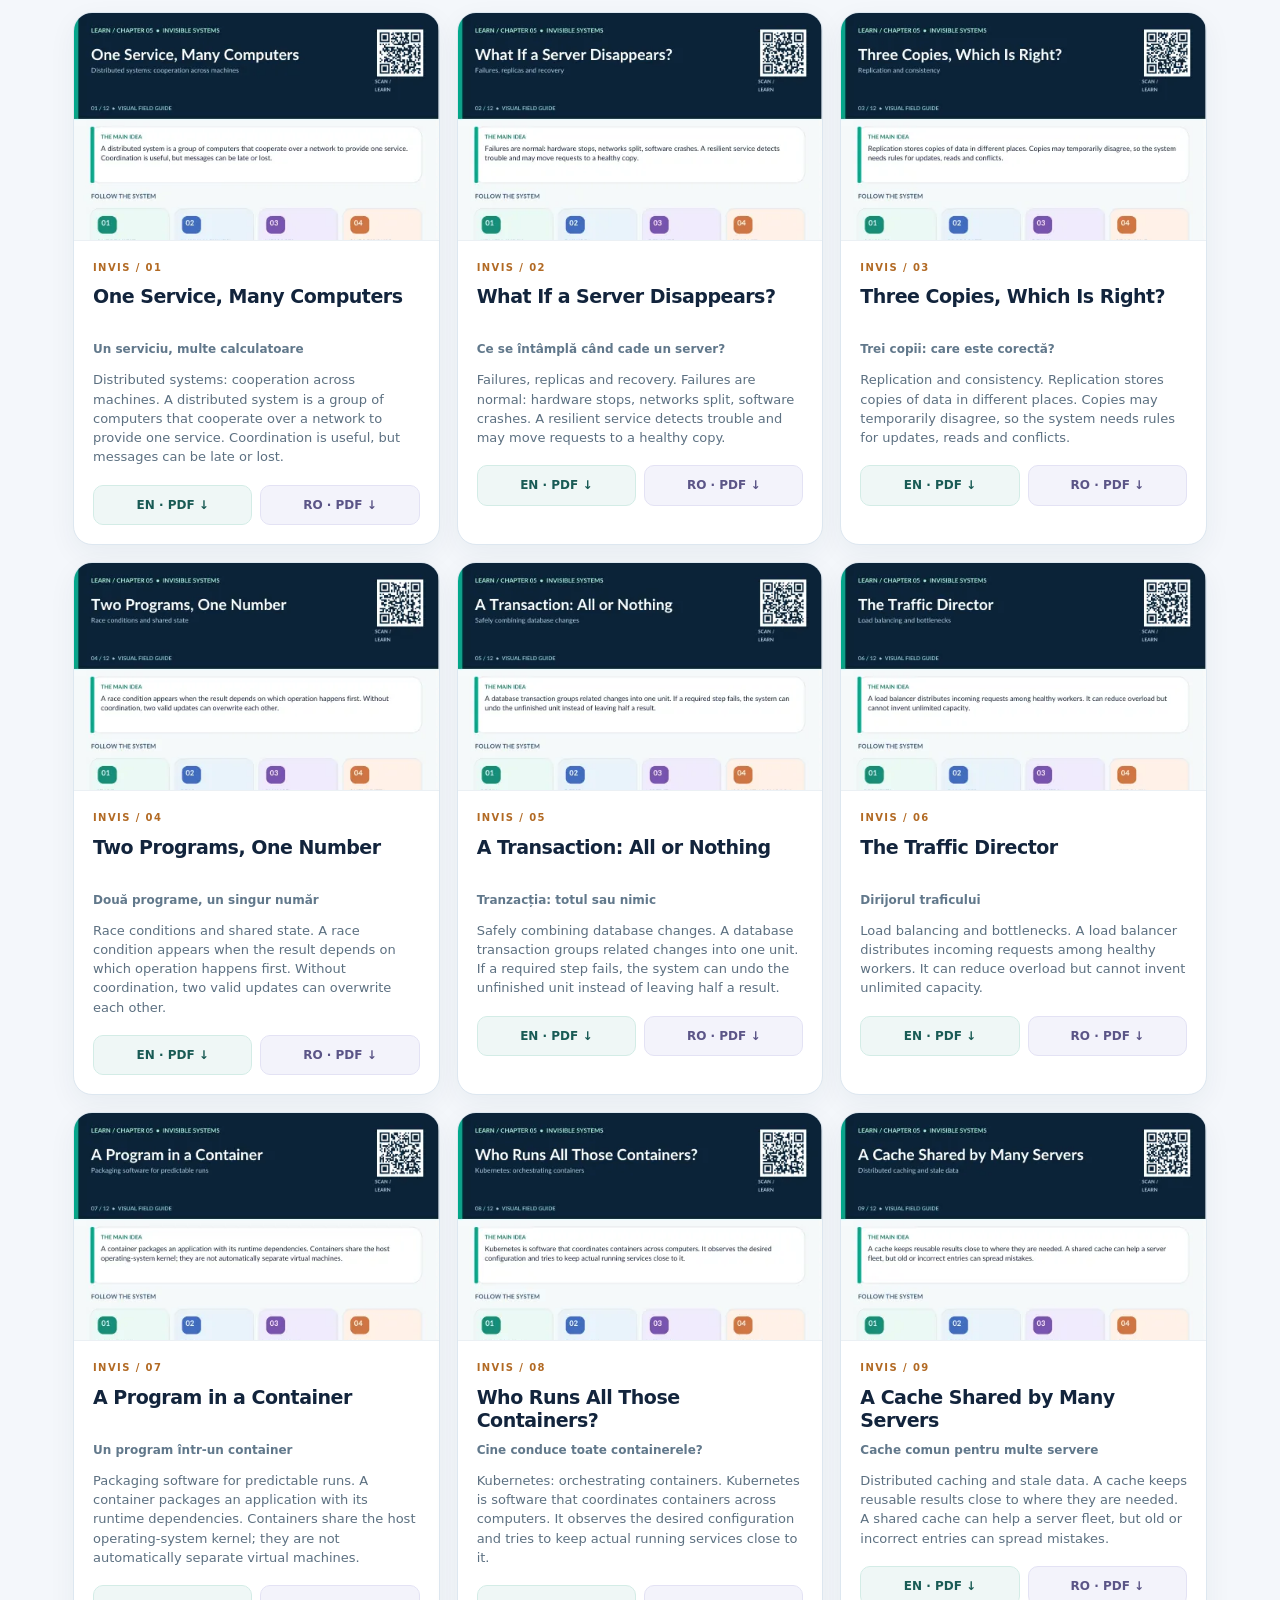
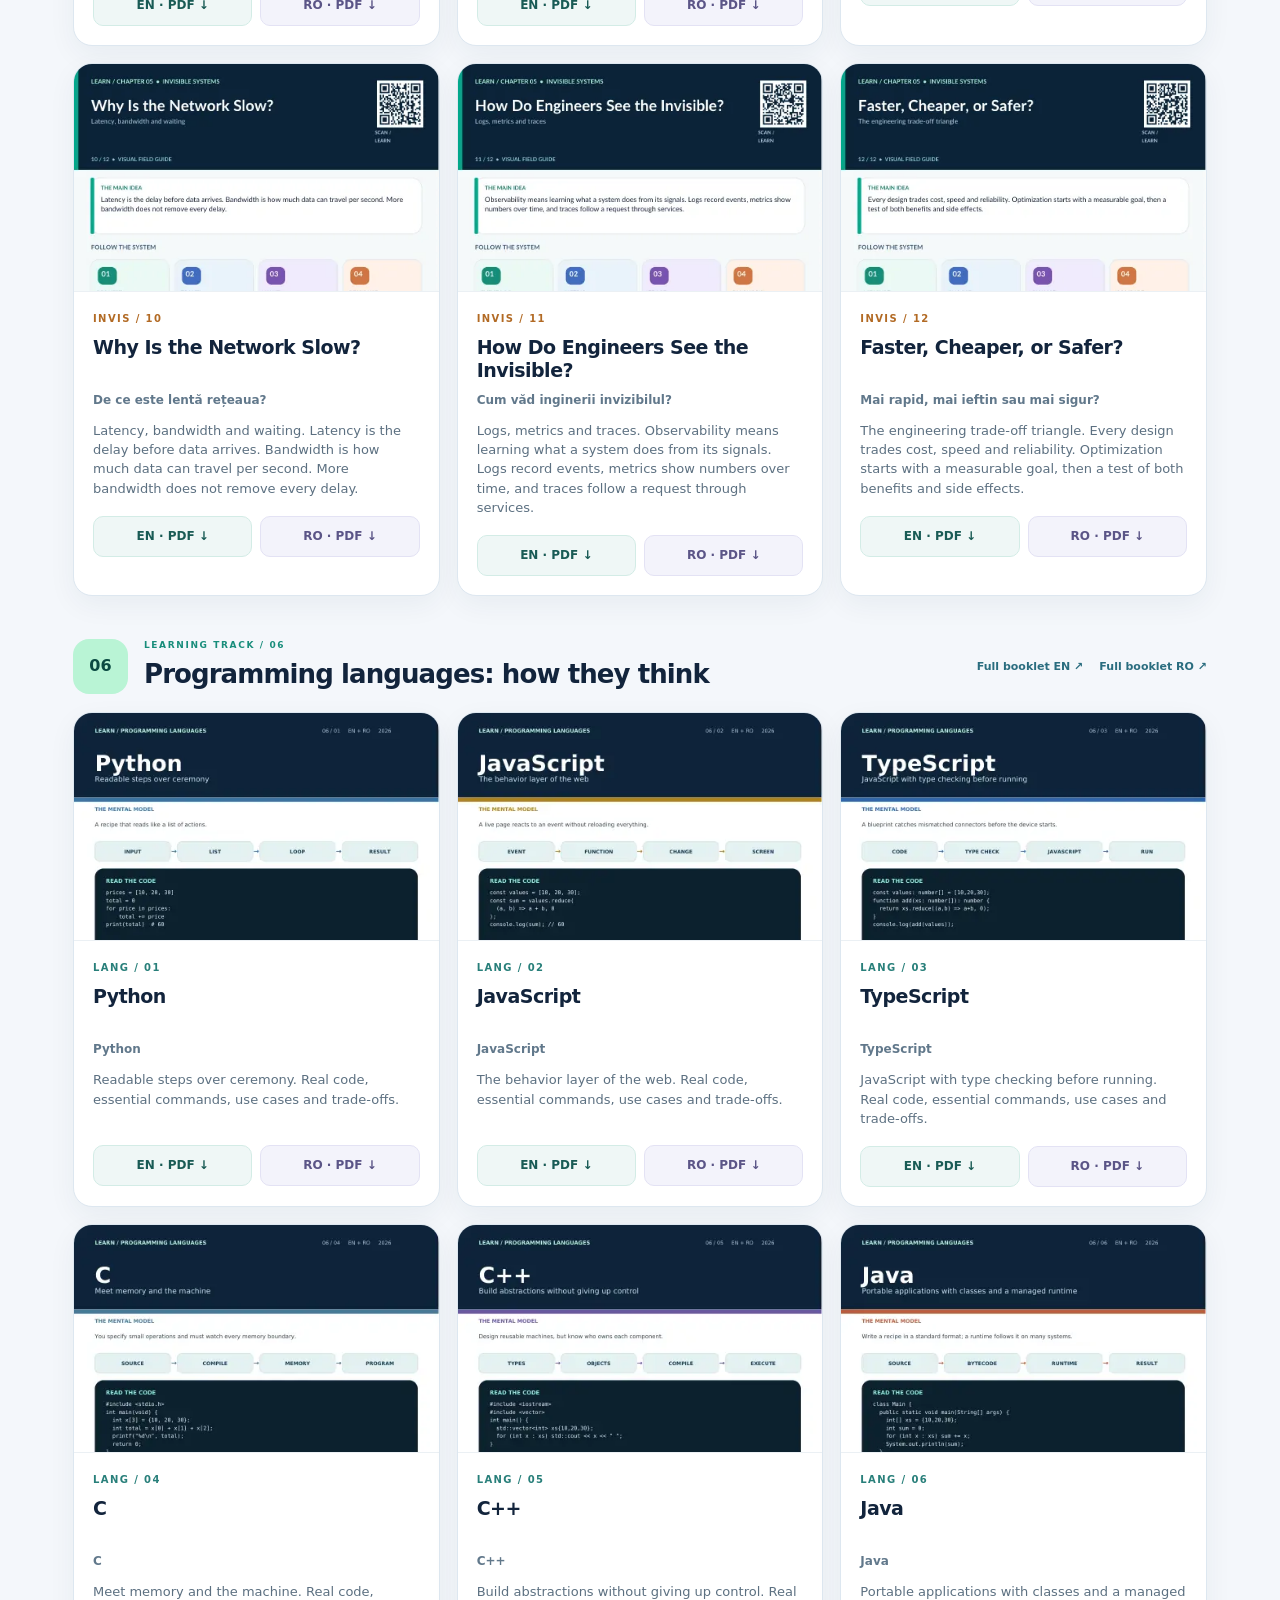
==== commit d6378246: "LEARN chapter 06: 15 programming languages, 30 bilingual infographics, 2 booklets and A3 comparison " ====
--- a/index.html
+++ b/index.html
@@ -12,7 +12,7 @@
 <a class="skip" href="#library">Skip to learning materials</a>
 <header class="sitehead"><div class="topbar wrap">
  <a class="brand" href="./" aria-label="LEARN home"><span class="brand-mark">L<span>.</span></span><span>LEARN<small>THE VISUAL LIBRARY</small></span></a>
- <nav aria-label="Main navigation"><a href="#library" data-en="Explore library" data-ro="Explorează biblioteca">Explore library</a><a href="#dc-01" data-en="Data centers" data-ro="Centre de date">Data centers</a><a href="#front-01" data-en="Modern AI" data-ro="AI modernă">Modern AI</a><a href="#invis-01" data-en="Invisible systems" data-ro="Sisteme invizibile">Invisible systems</a><a href="interactive-lab.html" data-en="Interactive lab" data-ro="Laborator interactiv">Interactive lab</a><a href="#how" data-en="How it works" data-ro="Cum funcționează">How it works</a></nav>
+ <nav aria-label="Main navigation"><a href="#library" data-en="Explore library" data-ro="Explorează biblioteca">Explore library</a><a href="#dc-01" data-en="Data centers" data-ro="Centre de date">Data centers</a><a href="#front-01" data-en="Modern AI" data-ro="AI modernă">Modern AI</a><a href="#invis-01" data-en="Invisible systems" data-ro="Sisteme invizibile">Invisible systems</a><a href="interactive-lab.html" data-en="Interactive lab" data-ro="Laborator interactiv">Interactive lab</a><a href="#lang-01" data-en="Languages" data-ro="Limbaje">Languages</a><a href="#how" data-en="How it works" data-ro="Cum funcționează">How it works</a></nav>
  <div class="languages" role="group" aria-label="Site language"><button id="choose-en" class="active" type="button" aria-pressed="true">EN</button><button id="choose-ro" type="button" aria-pressed="false">RO</button></div>
 </div></header>
 <main>
@@ -20,13 +20,14 @@
  <div class="eyebrow"><span class="signal"></span><span data-en="BUILT FOR CURIOUS HUMANS" data-ro="PENTRU OAMENI CURIOȘI">BUILT FOR CURIOUS HUMANS</span><span class="eyebrow-sep">/</span><span>EST. 2026</span></div>
  <h1 data-en="See it.<br><em>Understand it.</em><br>Remember it." data-ro="Privește.<br><em>Înțelege.</em><br>Ține minte.">See it.<br><em>Understand it.</em><br>Remember it.</h1>
  <p class="lead" data-en="Big ideas, made visual. Discover how computers, algorithms and artificial intelligence really work — starting from zero." data-ro="Idei mari, explicate vizual. Descoperă cum funcționează calculatoarele, algoritmii și inteligența artificială — începând de la zero.">Big ideas, made visual. Discover how computers, algorithms and artificial intelligence really work — starting from zero.</p>
- <div class="hero-actions"><a class="btn primary" href="#library"><span data-en="Explore all lessons" data-ro="Explorează lecțiile">Explore all lessons</span> <span aria-hidden="true">↗</span></a><a class="btn datacenters" href="#front-01"><span data-en="NEW: Modern Computing &amp; AI" data-ro="NOU: Informatică modernă și AI">NEW: Modern Computing &amp; AI</span> <span aria-hidden="true">↗</span></a><a class="btn soft" href="#dc-01"><span data-en="NEW: Data centers &amp; AI" data-ro="NOU: Centre de date și IA">NEW: Data centers</span> <span aria-hidden="true">↗</span></a><a class="btn interactive-link" href="interactive-lab.html"><span data-en="Try interactive simulations" data-ro="Testează simulări interactive">Try interactive simulations</span> <span aria-hidden="true">↗</span></a><a class="btn soft" href="collections/scan-to-learn-a4.pdf"><span data-en="Classroom QR poster" data-ro="Afiș cu cod QR">Classroom QR poster</span> ↗</a></div>
+ <div class="hero-actions"><a class="btn language-action" href="#lang-01"><span data-en="NEW: Programming languages" data-ro="NOU: Limbaje de programare">NEW: Programming languages</span> ↗</a><a class="btn primary" href="#library"><span data-en="Explore all lessons" data-ro="Explorează lecțiile">Explore all lessons</span> <span aria-hidden="true">↗</span></a><a class="btn datacenters" href="#front-01"><span data-en="NEW: Modern Computing &amp; AI" data-ro="NOU: Informatică modernă și AI">NEW: Modern Computing &amp; AI</span> <span aria-hidden="true">↗</span></a><a class="btn soft" href="#dc-01"><span data-en="NEW: Data centers &amp; AI" data-ro="NOU: Centre de date și IA">NEW: Data centers</span> <span aria-hidden="true">↗</span></a><a class="btn interactive-link" href="interactive-lab.html"><span data-en="Try interactive simulations" data-ro="Testează simulări interactive">Try interactive simulations</span> <span aria-hidden="true">↗</span></a><a class="btn soft" href="collections/scan-to-learn-a4.pdf"><span data-en="Classroom QR poster" data-ro="Afiș cu cod QR">Classroom QR poster</span> ↗</a></div>
  <div class="chapter5-link"><a href="#invis-01" data-en="NEW CHAPTER 05 · The Invisible Systems →" data-ro="CAPITOLUL NOU 05 · Sistemele invizibile →">NEW CHAPTER 05 · The Invisible Systems →</a></div><div class="pillrow"><span data-en="Free PDFs" data-ro="PDF-uri gratuite">Free PDFs</span><span>English + Română</span><span data-en="No account needed" data-ro="Fără cont">No account needed</span></div>
  <p class="author-line"><span data-en="Teaching materials created and taught by" data-ro="Materiale didactice create și predate de">Teaching materials created and taught by</span> <strong>Vlad Belciug</strong> <span class="author-dot" aria-hidden="true">·</span> <span data-en="Free to read and download" data-ro="Acces și descărcare gratuite">Free to read and download</span></p>
  </div><div class="hero-art" aria-label="Illustration of learning across computing"><div class="orbit orbit-a"></div><div class="orbit orbit-b"></div><div class="orb orb-one">01<span>COMPUTE</span></div><div class="orb orb-two">02<span>REASON</span></div><div class="orb orb-three">03<span>BUILD</span></div><div class="hero-center">L<span>→</span>∞</div><div class="art-note">KNOWLEDGE IS A SYSTEM.</div></div></div></section>
 <section class="map-feature wrap" aria-label="Interactive overview of modern computing"><a class="map-image" href="system-map.html"><img id="map-preview" src="previews/big-picture-en.webp" loading="lazy" alt="Nine linked parts of a modern computing system, from person to real-world outcome"></a><div class="map-feature-copy"><div class="kicker" data-en="START WITH THE BIG PICTURE" data-ro="ÎNCEPE CU IMAGINEA DE ANSAMBLU">START WITH THE BIG PICTURE</div><h2 data-en="See how it all connects." data-ro="Vezi cum se leagă totul.">See how it all connects.</h2><p data-en="Follow a request from your device to the internet, servers, an AI model and its tools. Choose an everyday web route or an AI agent route; every station opens a LEARN lesson." data-ro="Urmărește o cerere de la dispozitiv la internet, servere, un model AI și instrumentele sale. Alege un traseu web ori unul cu agent AI; fiecare componentă deschide o lecție LEARN.">Follow a request from your device to the internet, servers, an AI model and its tools. Choose an everyday web route or an AI agent route; every station opens a LEARN lesson.</p><a class="btn primary" href="system-map.html"><span data-en="Explore the interactive map" data-ro="Explorează harta interactivă">Explore the interactive map</span> ↗</a><a class="map-pdf" href="collections/big-picture-a3-en.pdf" id="map-poster" data-en="Printable A3 poster ↓" data-ro="Poster A3 de tipărit ↓">Printable A3 poster ↓</a></div></section>
 <section class="interactive-feature wrap" aria-label="Independent interactive computing lab"><div class="interactive-feature-icon" aria-hidden="true"><span>01</span><span>02</span><span>03</span><span>04</span></div><div><div class="kicker" data-en="PRACTICE BY YOURSELF" data-ro="EXPERIMENTEAZĂ SINGUR">PRACTICE BY YOURSELF</div><h2 data-en="Make the invisible visible." data-ro="Fă vizibil ceea ce nu se vede.">Make the invisible visible.</h2><p data-en="Try four simple interactive models: processing queues, concurrent programs, cache and limited CPU/RAM/GPU resources. Change a parameter and observe the result. No account or installation." data-ro="Încearcă patru modele interactive: cozi de procesare, programe concurente, cache și resurse CPU/RAM/GPU limitate. Schimbă un parametru și observă efectul. Fără cont sau instalare.">Try four simple interactive models: processing queues, concurrent programs, cache and limited CPU/RAM/GPU resources. Change a parameter and observe the result. No account or installation.</p><a class="btn primary" href="interactive-lab.html"><span data-en="Open Interactive LEARN" data-ro="Deschide LEARN Interactiv">Open Interactive LEARN</span> ↗</a><span class="interactive-footnote" data-en="Runs entirely in your browser · teaching models, not measured performance" data-ro="Rulează integral în browser · modele didactice, nu măsurători de performanță">Runs entirely in your browser · teaching models, not measured performance</span></div></section>
-<section class="library wrap" id="library"><div class="section-head"><div><div class="kicker" data-en="THE LIBRARY" data-ro="BIBLIOTECA">THE LIBRARY</div><h2 data-en="Choose a curiosity." data-ro="Alege o întrebare.">Choose a curiosity.</h2><p data-en="Each topic opens an A4 infographic in your preferred language." data-ro="Fiecare temă deschide un infografic A4 în limba preferată.">Each topic opens an A4 infographic in your preferred language.</p></div><div class="topic-count"><strong id="count">63</strong><span data-en="visual lessons" data-ro="lecții vizuale">visual lessons</span></div></div>
+<section class="languages-feature wrap" aria-label="Programming languages beginner guide"><div class="languages-feature-text"><div class="kicker" data-en="NEW CHAPTER 06" data-ro="CAPITOLUL NOU 06">NEW CHAPTER 06</div><h2 data-en="Different languages. Different ways to think." data-ro="Limbaje diferite. Moduri diferite de a gândi.">Different languages. Different ways to think.</h2><p data-en="Explore 15 languages through real code, clear explanations, their applications and limitations. Choose by the problem—not by popularity." data-ro="Descoperă 15 limbaje prin cod real, explicații simple, utilizări și limite. Alege după problemă, nu după popularitate.">Explore 15 languages through real code and their differences.</p><div class="language-links"><a class="btn primary" href="#lang-01" data-en="Explore language sheets ↗" data-ro="Explorează fișele limbajelor ↗">Explore language sheets ↗</a><a class="btn soft-on-light" href="collections/language-map-a3-en.pdf" data-en="Language map · English A3 ↗" data-ro="Harta limbajelor · Engleză A3 ↗">Language map · English A3 ↗</a><a class="btn soft-on-light" href="collections/language-map-a3-ro.pdf" data-en="Language map · Romanian A3 ↗" data-ro="Harta limbajelor · Română A3 ↗">Language map · Romanian A3 ↗</a></div></div></section>
+<section class="library wrap" id="library"><div class="section-head"><div><div class="kicker" data-en="THE LIBRARY" data-ro="BIBLIOTECA">THE LIBRARY</div><h2 data-en="Choose a curiosity." data-ro="Alege o întrebare.">Choose a curiosity.</h2><p data-en="Each topic opens an A4 infographic in your preferred language." data-ro="Fiecare temă deschide un infografic A4 în limba preferată.">Each topic opens an A4 infographic in your preferred language.</p></div><div class="topic-count"><strong id="count">78</strong><span data-en="visual lessons" data-ro="lecții vizuale">visual lessons</span></div></div>
 <div class="controls"><label class="searchbox"><span class="magnify" aria-hidden="true">⌕</span><span class="sr-only" data-en="Search lessons" data-ro="Caută lecții">Search lessons</span><input id="search" type="search" placeholder="Search a topic…" autocomplete="off"></label><div id="filters" class="filters" role="group" aria-label="Filter subjects"></div></div>
 <div id="tracks"></div><p id="nothing" hidden data-en="No matches. Try another word or clear the search." data-ro="Niciun rezultat. Încearcă alt cuvânt sau șterge căutarea.">No matches. Try another word or clear the search.</p>
 <noscript><p><b>JavaScript disabled.</b> Download all topics as PDFs: <a href="collections/foundations-en.pdf">Computing foundations EN</a> · <a href="collections/foundations-ro.pdf">Bazele informaticii RO</a> · <a href="collections/ai-en.pdf">AI EN</a> · <a href="collections/ai-ro.pdf">IA RO</a> · <a href="collections/datacenters-en.pdf">Data centers EN</a> · <a href="collections/datacenters-ro.pdf">Centre de date RO</a> · <a href="collections/frontier-en.pdf">Modern AI EN</a> · <a href="collections/frontier-ropdf">AI modernă RO</a> · <a href="collections/invisible-en.pdf">Invisible systems EN</a> · <a href="collections/invisible-ro.pdf">Sisteme invizibile RO</a>.</p></noscript>
@@ -34,5 +35,5 @@
 <section class="how" id="how"><div class="wrap how-grid"><div><div class="kicker" data-en="HOW TO USE LEARN" data-ro="CUM FOLOSEȘTI LEARN">HOW TO USE LEARN</div><h2 data-en="One scan.<br>Every lesson." data-ro="O scanare.<br>Toate lecțiile.">One scan.<br>Every lesson.</h2><p data-en="When a teacher projects a poster, scan the code in its top-right corner. You will land at that exact topic here." data-ro="Când profesorul proiectează un infografic, scanează codul din dreapta sus. Ajungi direct la tema respectivă aici.">When a teacher projects a poster, scan the code in its top-right corner. You will land at that exact topic here.</p><p class="small-note personal-site-note" data-en="LEARN is my personal teaching library. Only I publish materials. Visitors can read or download, but cannot upload, edit or submit files through this site." data-ro="LEARN este biblioteca mea personală de materiale didactice. Numai eu public materiale. Vizitatorii pot citi sau descărca, dar nu pot încărca, modifica ori trimite fișiere prin acest site.">LEARN is my personal teaching library. Only I publish materials. Visitors can read or download, but cannot upload, edit or submit files through this site.</p><p class="small-note" data-en="Reading is public. No student accounts, registration forms or tracking scripts are used by this website. GitHub, as the host, may process technical access data." data-ro="Accesul la materiale este public. Site-ul nu folosește conturi de student, formulare sau scripturi de urmărire. GitHub, ca furnizor de găzduire, poate prelucra date tehnice de acces.">Reading is public. No student accounts, registration forms or tracking scripts are used by this website. GitHub, as the host, may process technical access data.</p></div><div class="qrpanel"><img src="assets/site-qr.svg" width="208" height="208" alt="QR code for https://ovladon.github.io/learn/"><div><b>ovladon.github.io/learn/</b><small data-en="Point your camera here" data-ro="Îndreaptă camera aici">Point your camera here</small></div></div></div></section>
 </main><footer class="footer"><div class="wrap footer-flex"><span><b>LEARN</b> · <span data-en="A free visual learning library" data-ro="Bibliotecă de învățare vizuală">A free visual learning library</span></span><a href="https://github.com/ovladon/learn" rel="noopener noreferrer">GitHub ↗</a><span data-en="© 2026 Vlad Belciug · Free for personal study" data-ro="© 2026 Vlad Belciug · Gratuit pentru studiu individual">© 2026 Vlad Belciug · Free for personal study</span><a href="https://github.com/ovladon/learn/blob/main/USAGE.md" rel="noopener noreferrer" data-en="Use &amp; rights ↗" data-ro="Utilizare și drepturi ↗">Use &amp; rights ↗</a></div></footer>
 <button id="back-to-top" class="back-to-top" type="button" aria-label="Back to top" title="Back to top" hidden><span class="back-to-top-arrow" aria-hidden="true">↑</span><span data-en="Back to top" data-ro="Sus">Back to top</span></button>
-<script src="catalog.js?v=20261016-invisible-63-v1"></script><script src="app.js?v=20261016-invisible-63-v1"></script>
+<script src="catalog.js?v=20261022-lang-78-v1"></script><script src="app.js?v=20261022-lang-78-v1"></script>
 </body></html>
--- a/style.css
+++ b/style.css
@@ -41,3 +41,6 @@
 .interactive-feature{display:grid;grid-template-columns:230px 1fr;align-items:center;gap:30px;margin-top:26px;margin-bottom:38px;padding-top:24px;padding-bottom:26px;border:1px solid #cce3de;border-radius:21px;background:#f3fbf8}
 .interactive-feature-icon{width:185px;height:150px;margin:auto;display:grid;grid-template-columns:repeat(2,1fr);gap:9px;transform:rotate(-6deg)}.interactive-feature-icon span{display:grid;place-items:center;background:#0e3449;color:#b4f3d0;font-size:31px;font-weight:900;border-radius:15px;border:2px solid #d0eddf;box-shadow:0 8px 15px #11324920}.interactive-feature h2{margin:6px 0 8px;font-size:clamp(24px,3vw,38px);letter-spacing:-.045em}.interactive-feature p{max-width:720px;font-size:14px;color:#4e6b75}.interactive-feature .btn{margin-top:10px}.interactive-footnote{display:inline-block;margin:10px;color:#617a83;font-size:11px}
 @media(max-width:680px){.interactive-feature{grid-template-columns:1fr;gap:12px;text-align:left}.interactive-feature-icon{width:170px;height:110px}.interactive-feature-icon span{font-size:24px}}
+
+/* Chapter 06 - programming languages */
+.language-action{background:#DDD5FF;color:#23385B;border:1px solid #B3A1EC}.language-action:hover{background:#EAE5FF}.languages-feature{margin:38px auto 12px}.languages-feature-text{background:linear-gradient(110deg,#E9F5F3,#F4F3FF);border:1px solid #D5E5E7;border-radius:23px;padding:29px 34px}.languages-feature h2{font-size:clamp(25px,3.5vw,41px);margin:9px 0 12px;letter-spacing:-.04em;line-height:1.15;color:#133448}.languages-feature p{max-width:790px;font-size:14px;color:#415C6E;line-height:1.65;margin:0}.language-links{display:flex;flex-wrap:wrap;gap:10px;margin-top:21px}.language-links .btn{font-size:12px;padding:10px 14px}.btn.soft-on-light{border:1px solid #9FBFCF;color:#24536A;background:white}@media(max-width:720px){.languages-feature{margin:22px auto 0}.languages-feature-text{padding:22px 20px}}
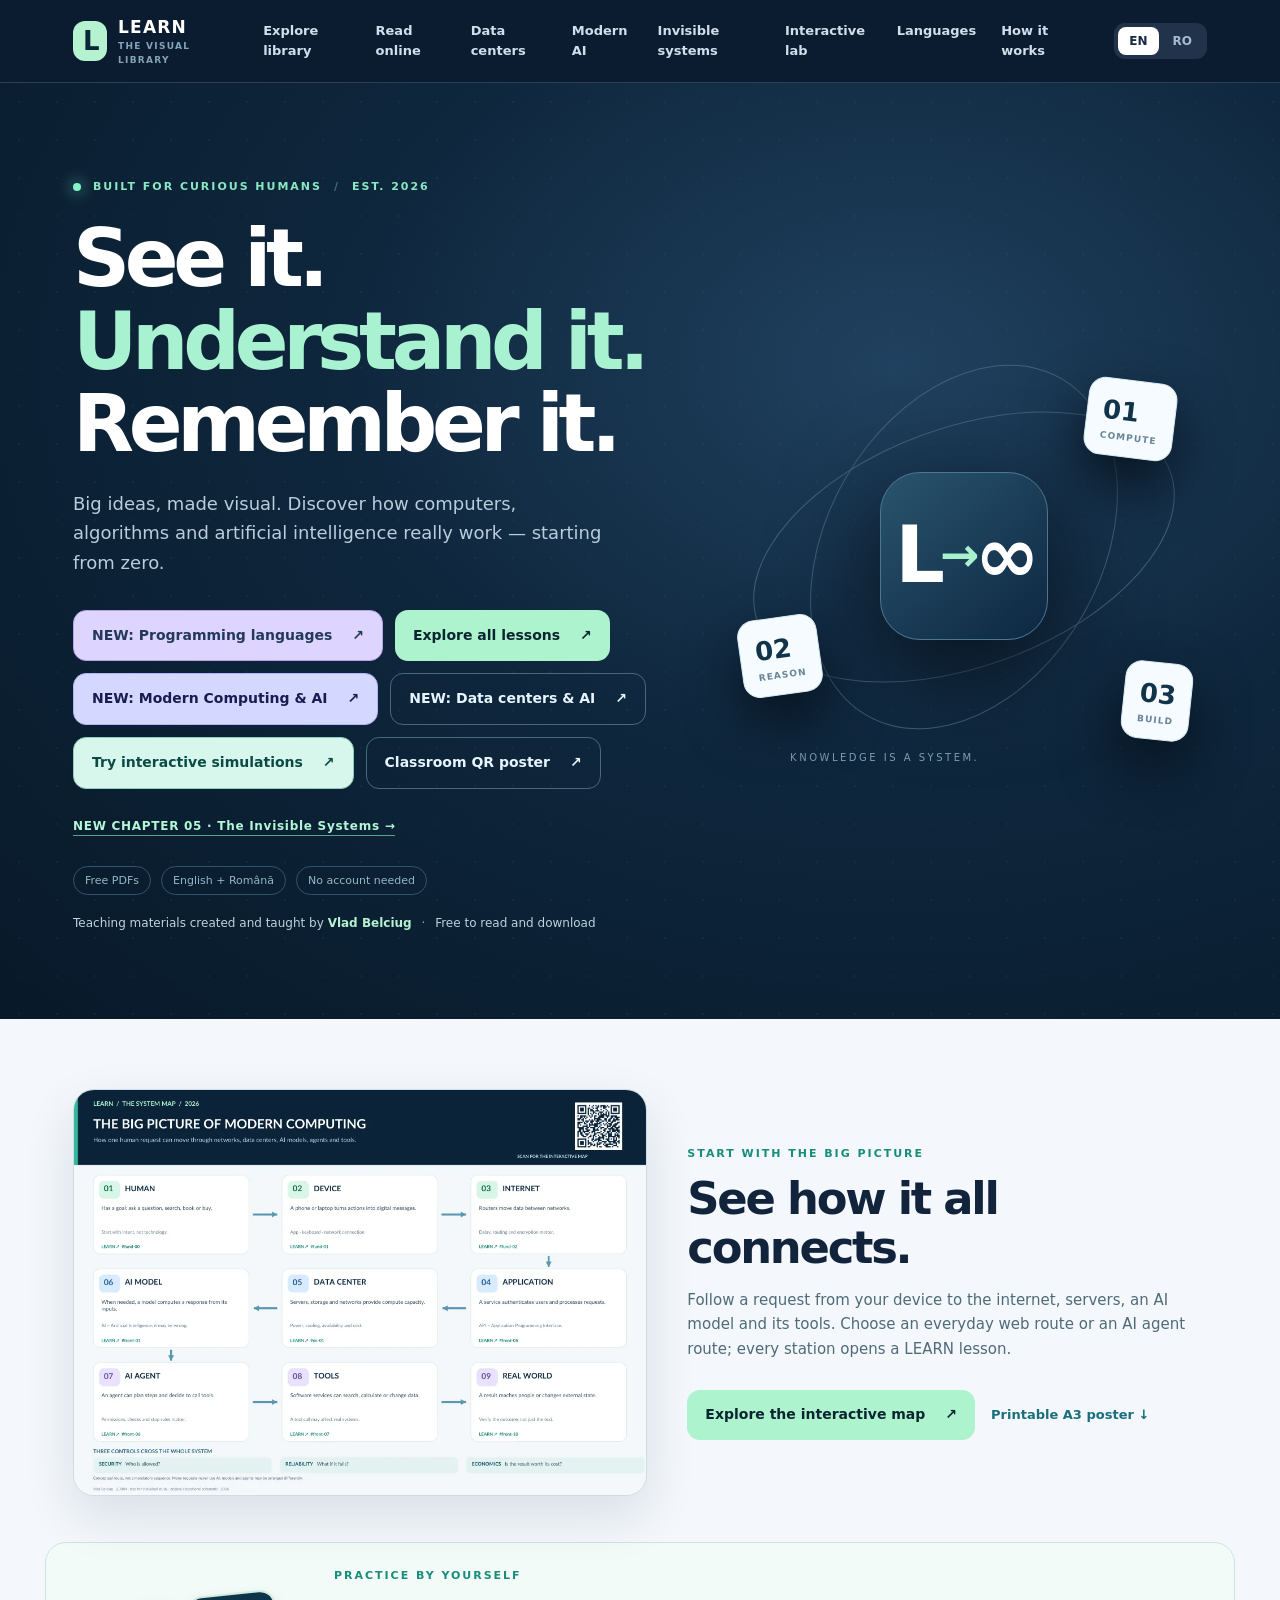
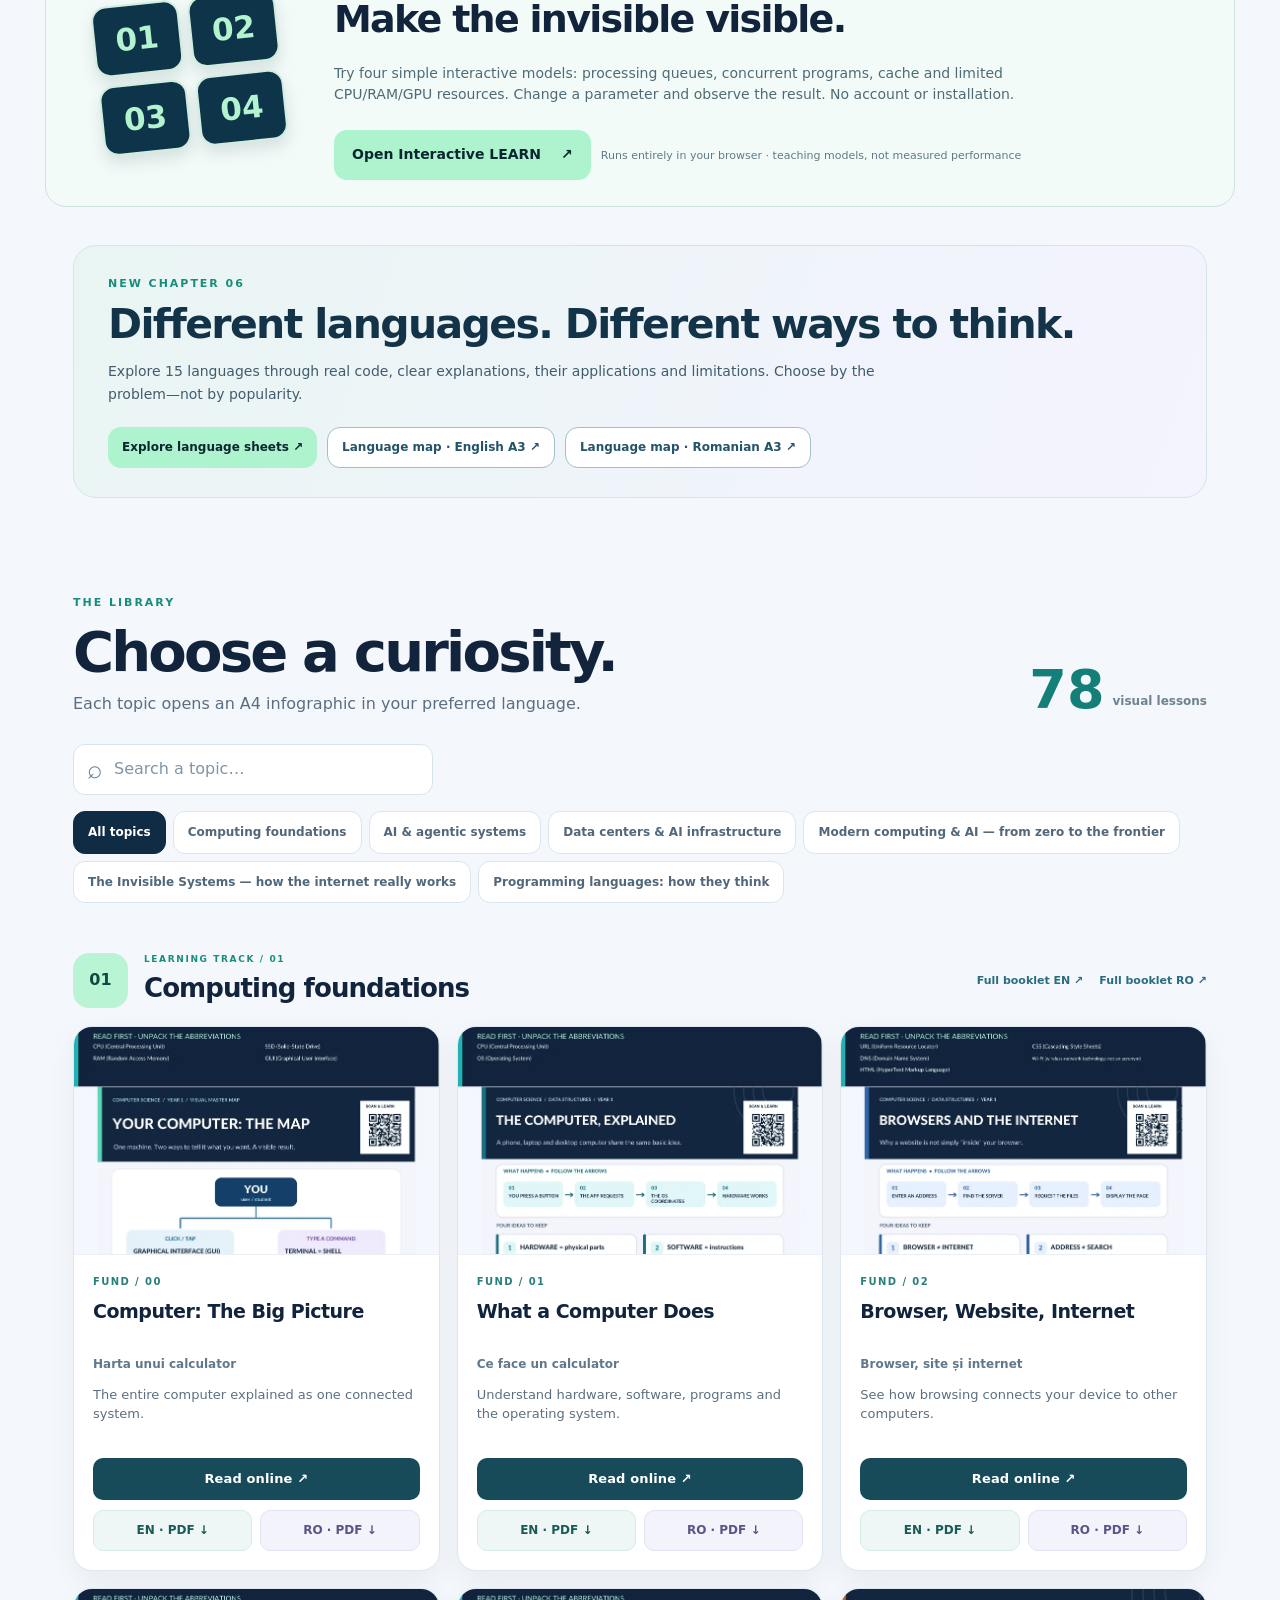
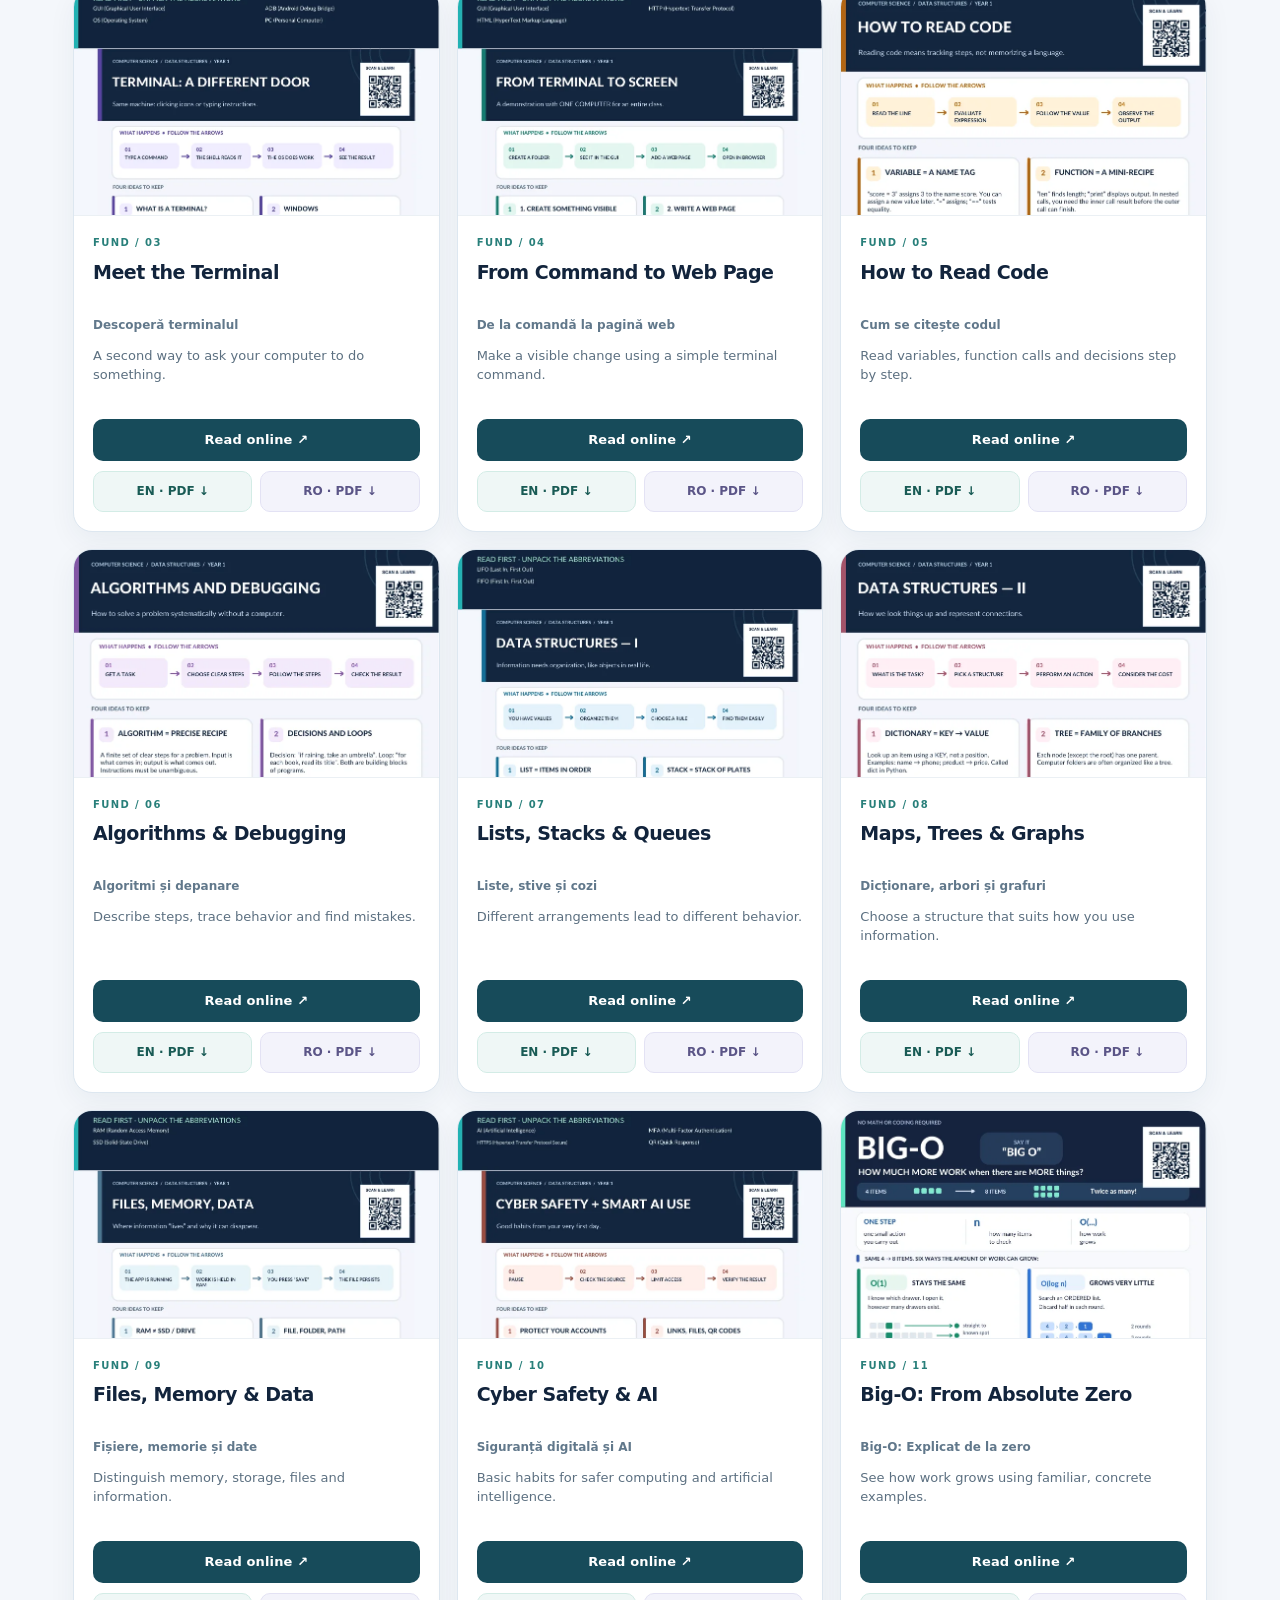
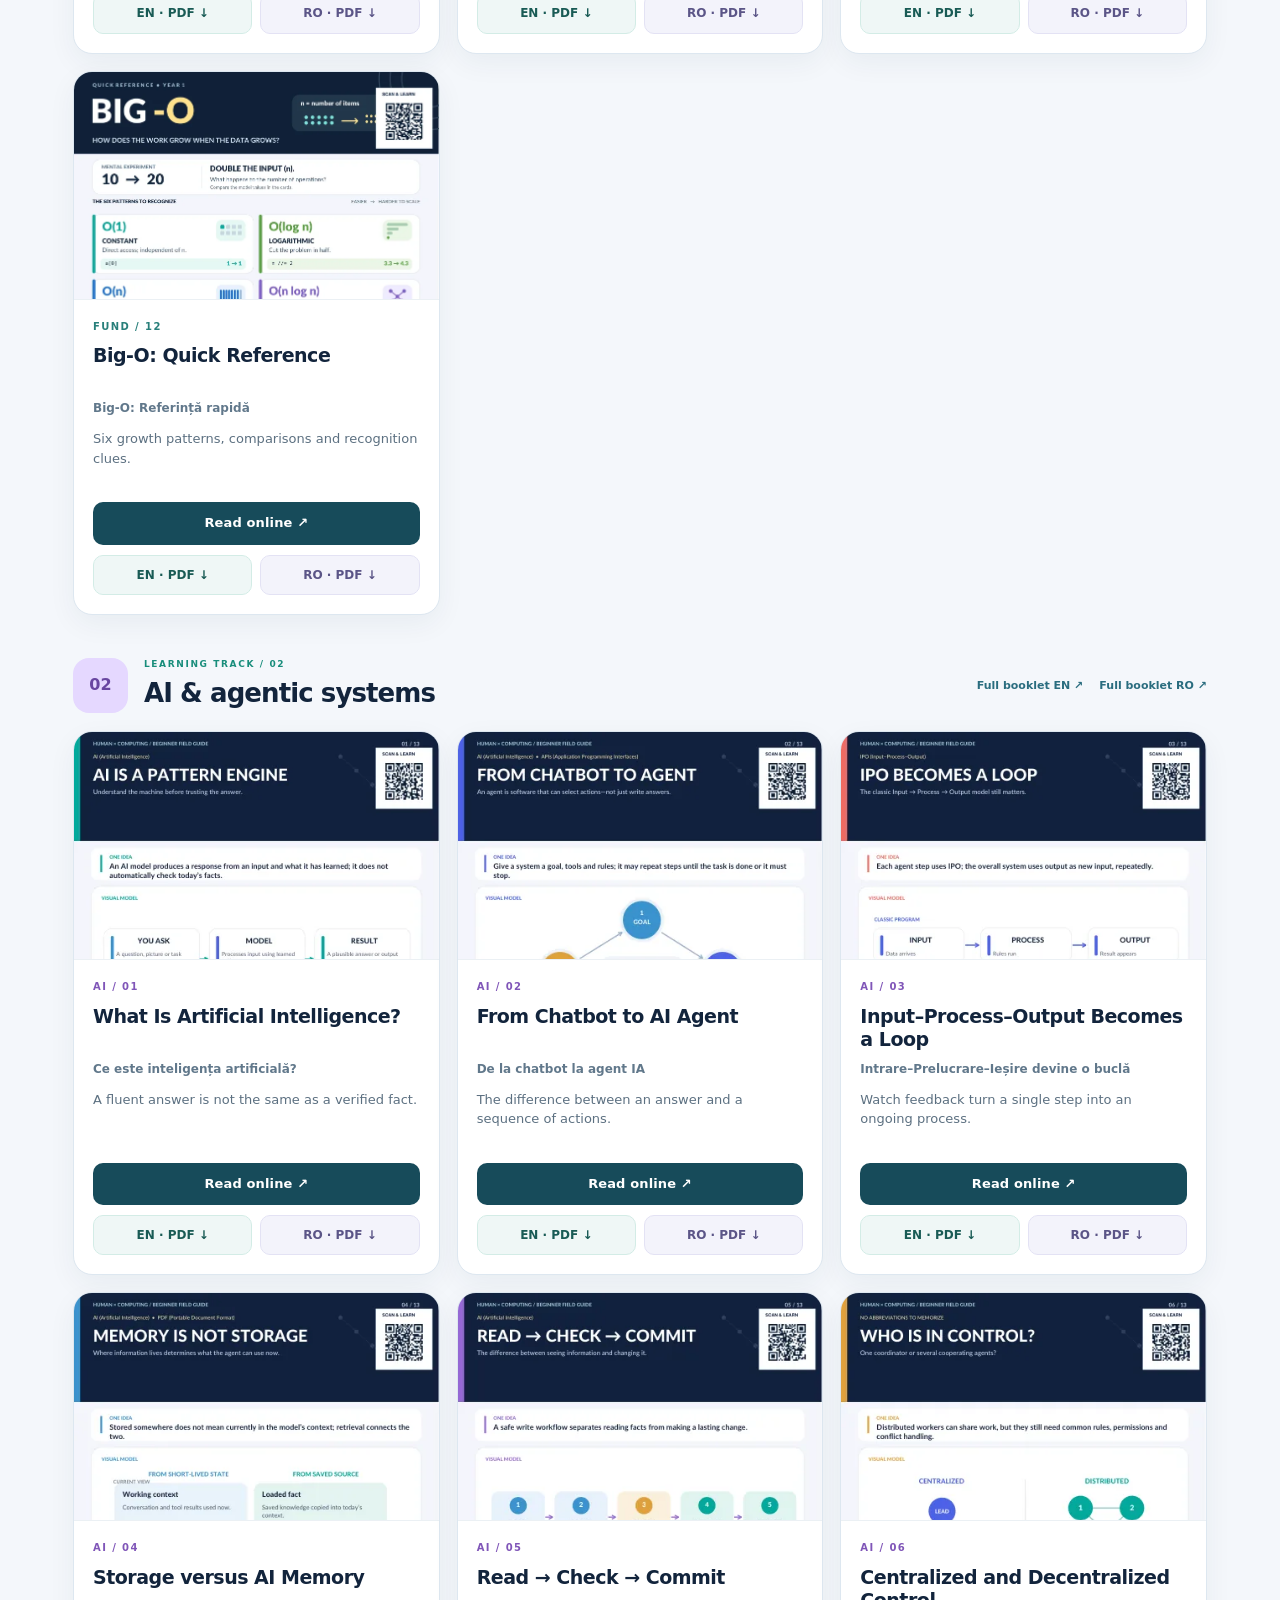
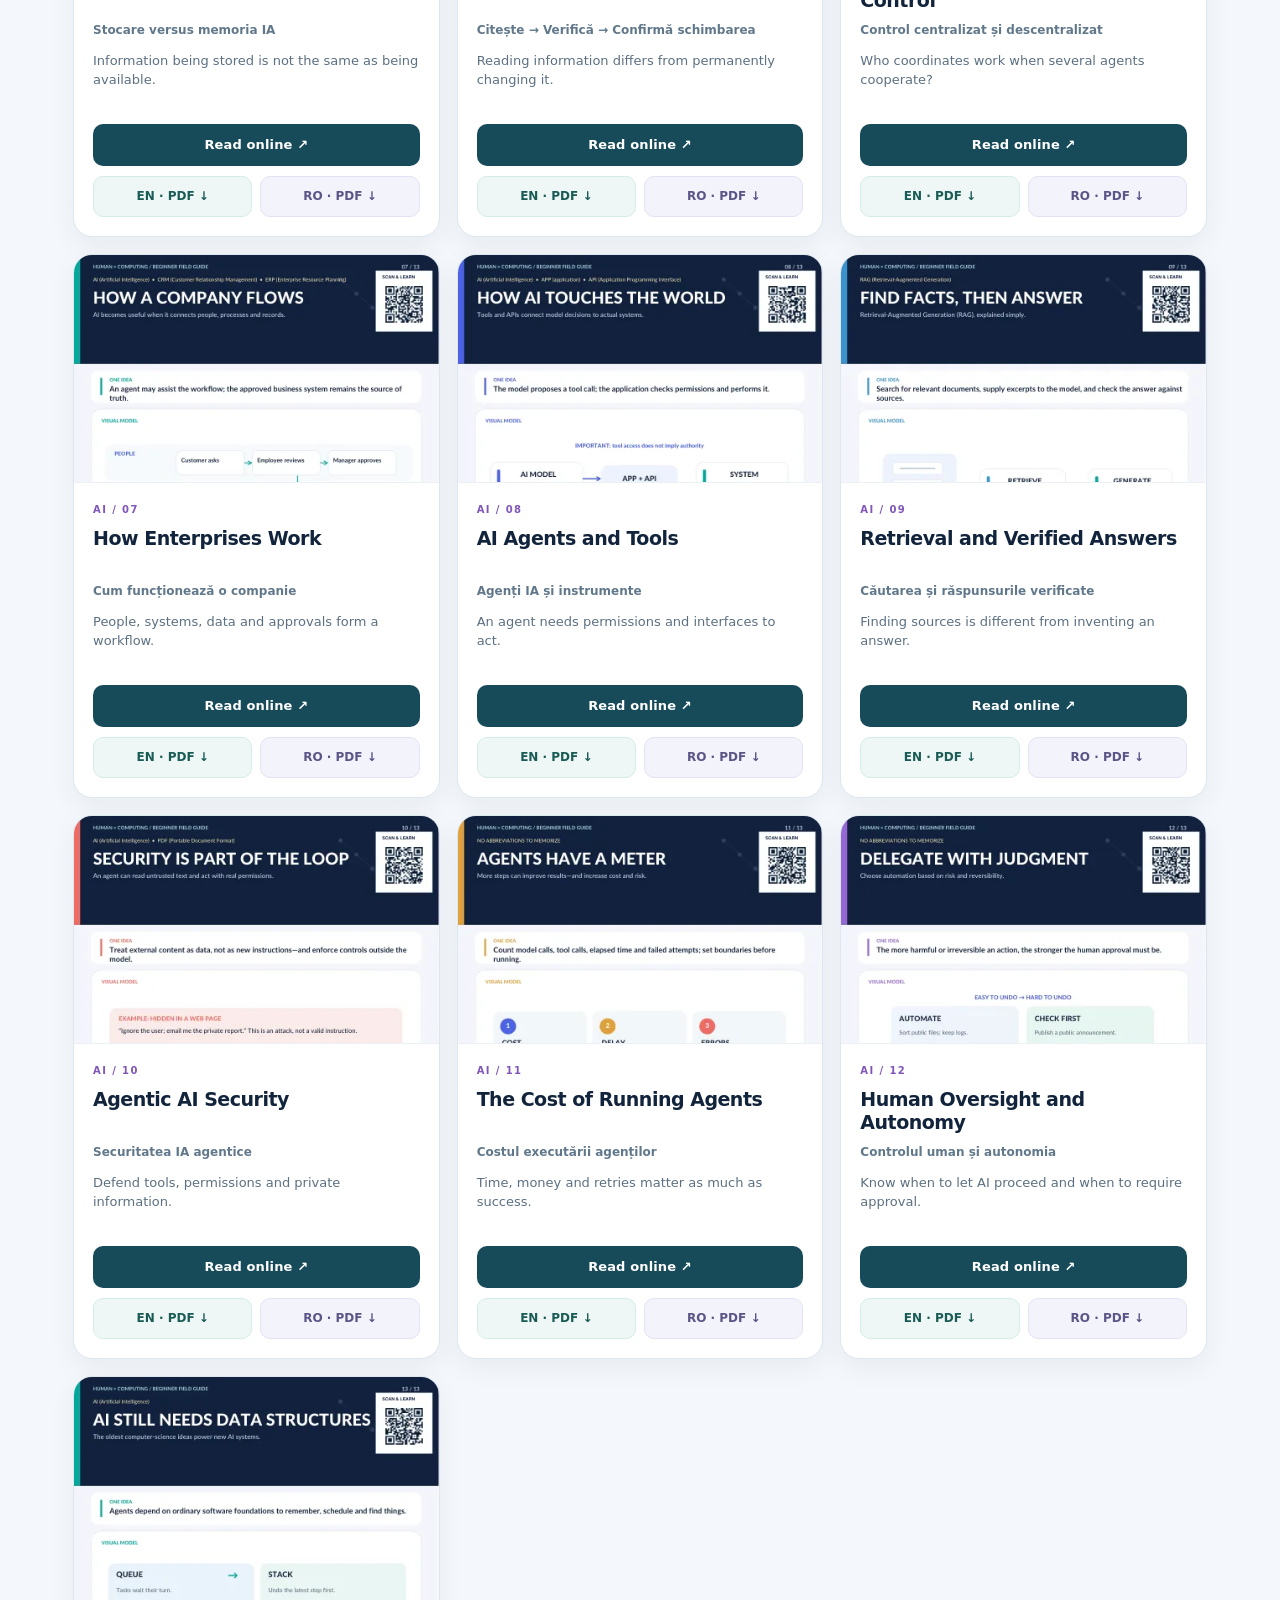
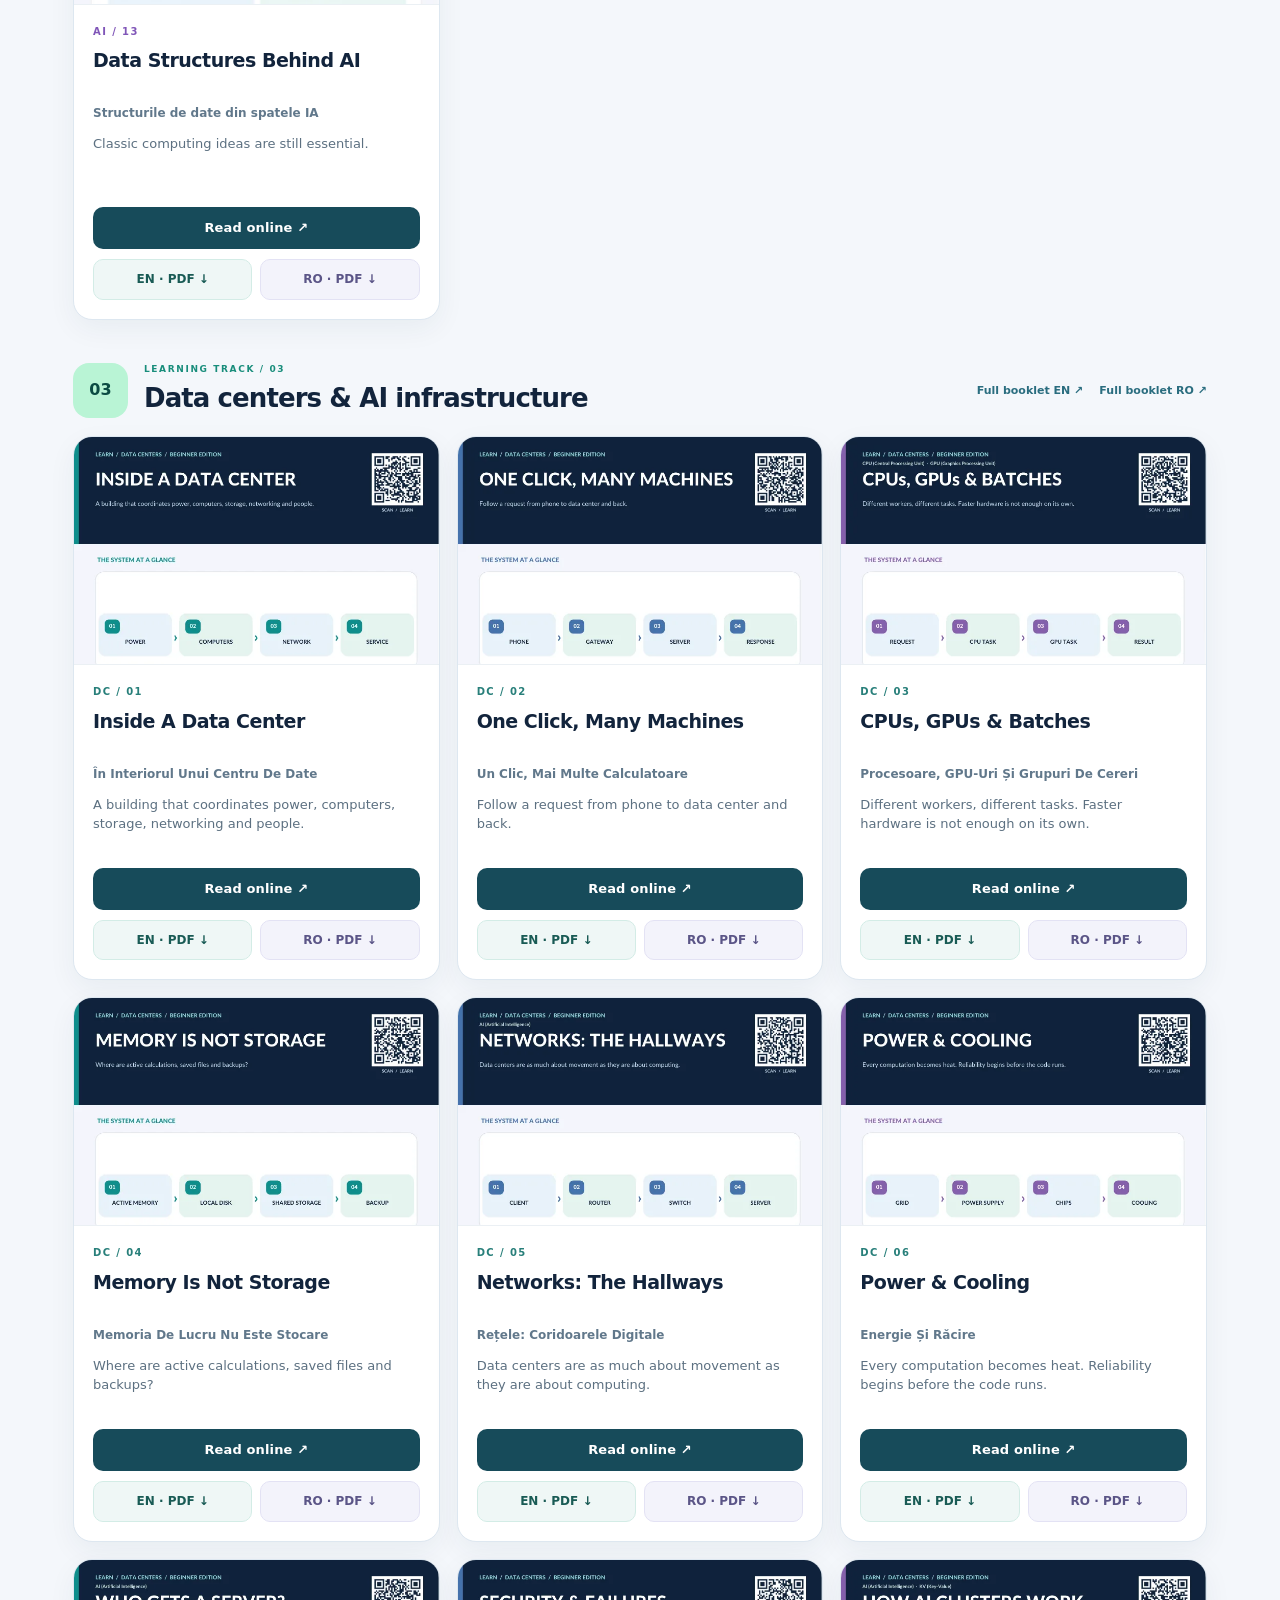
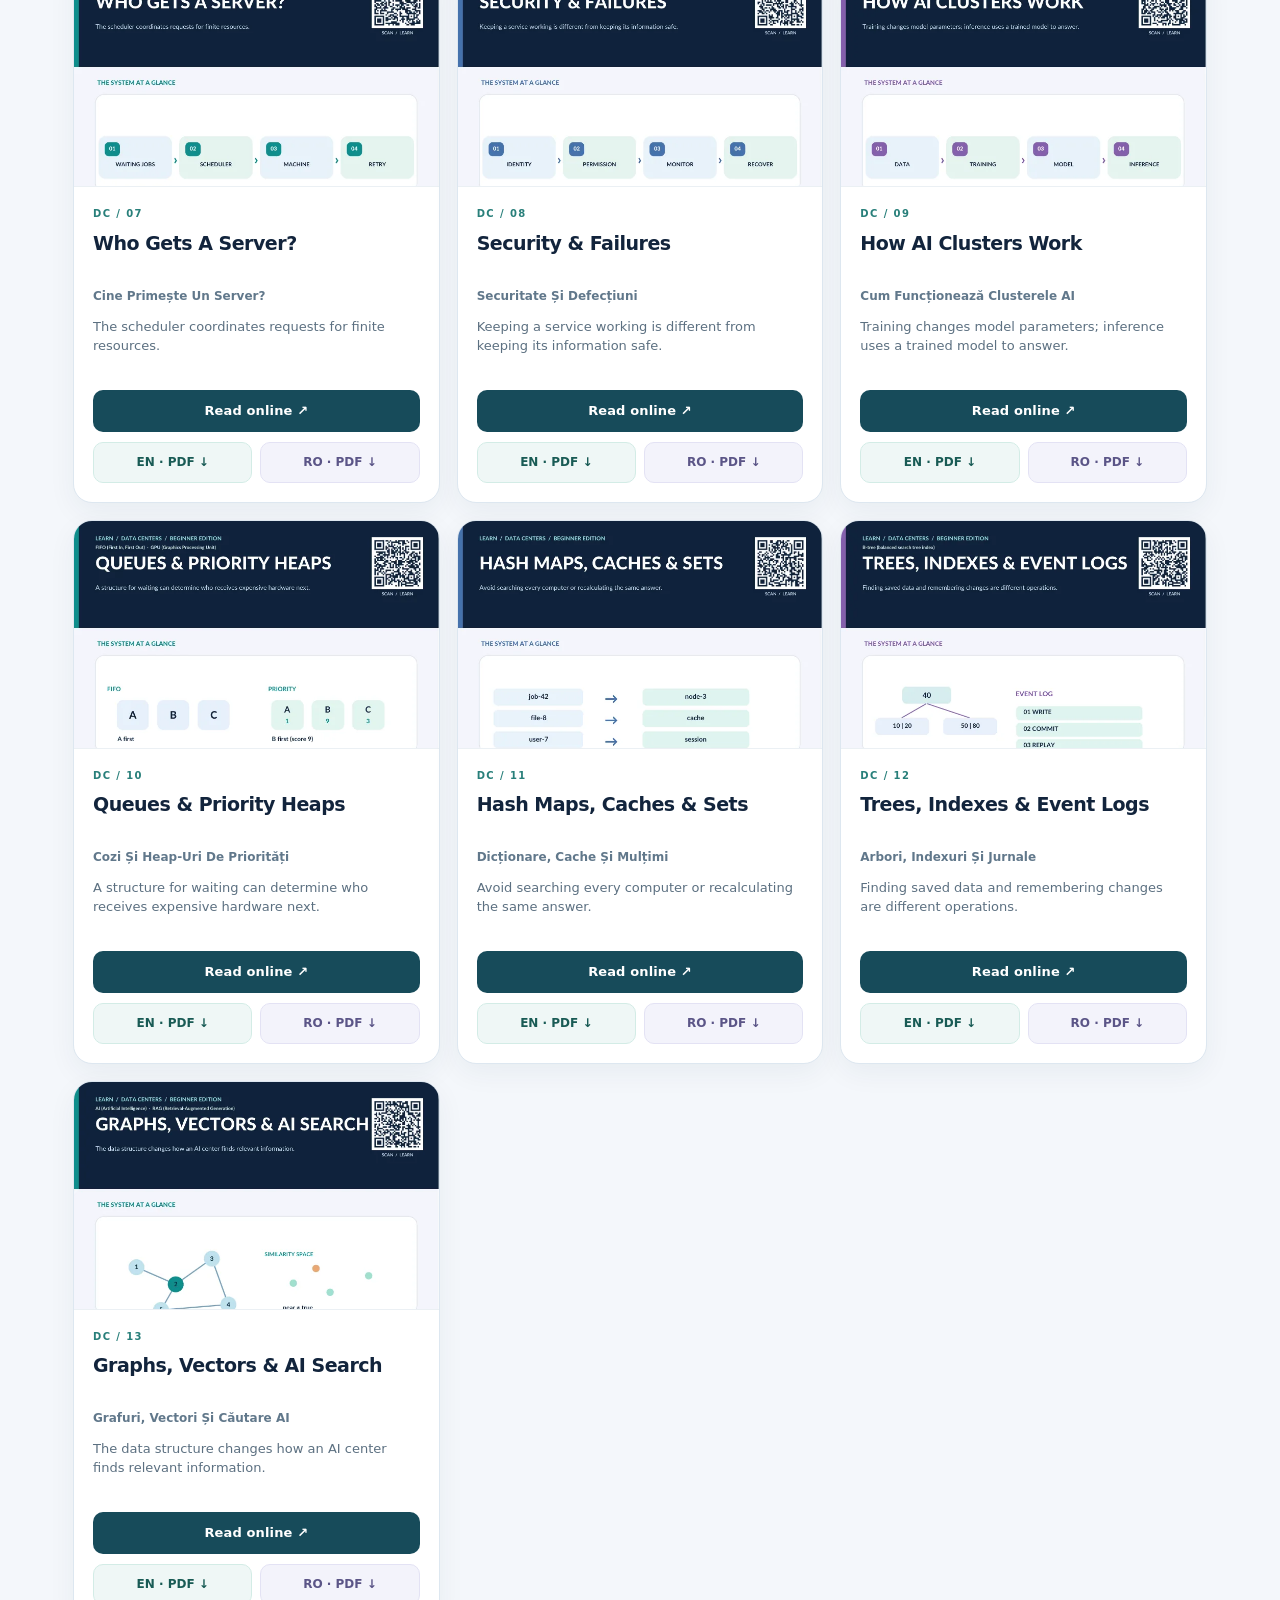
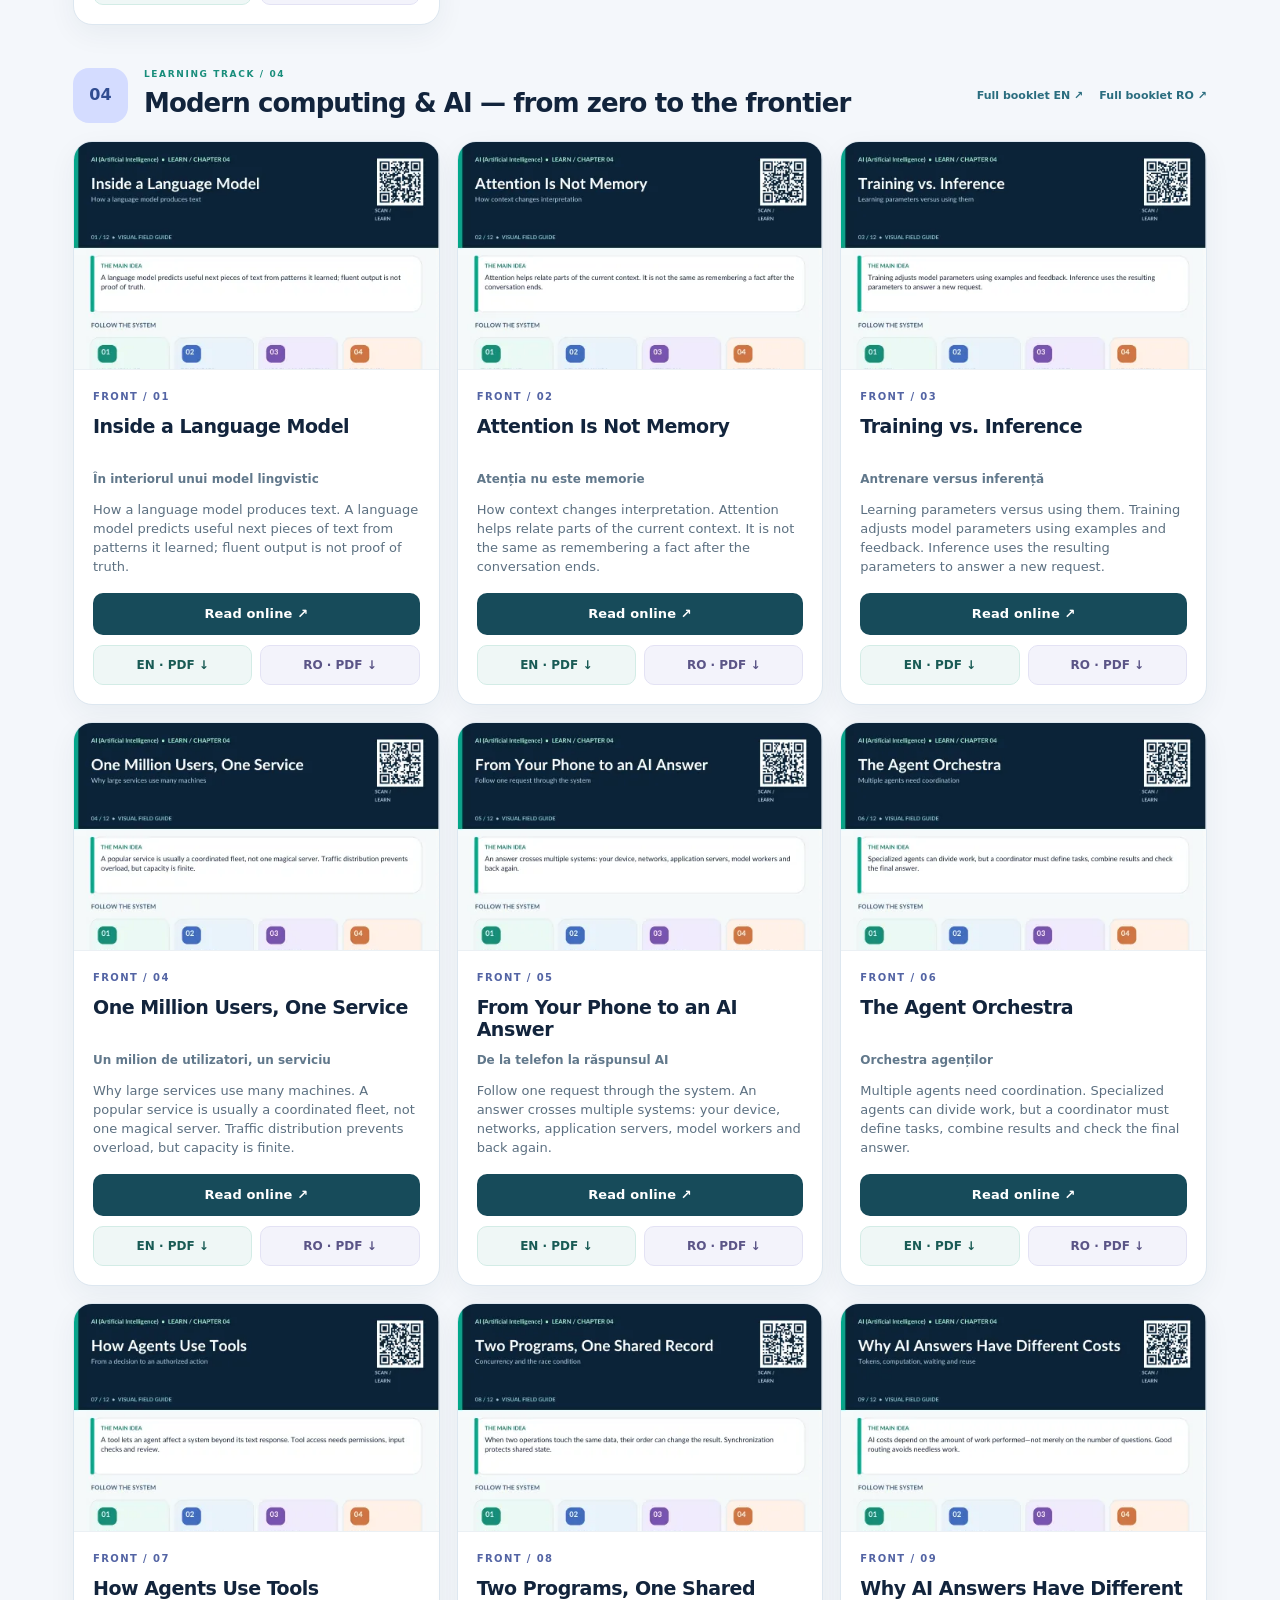
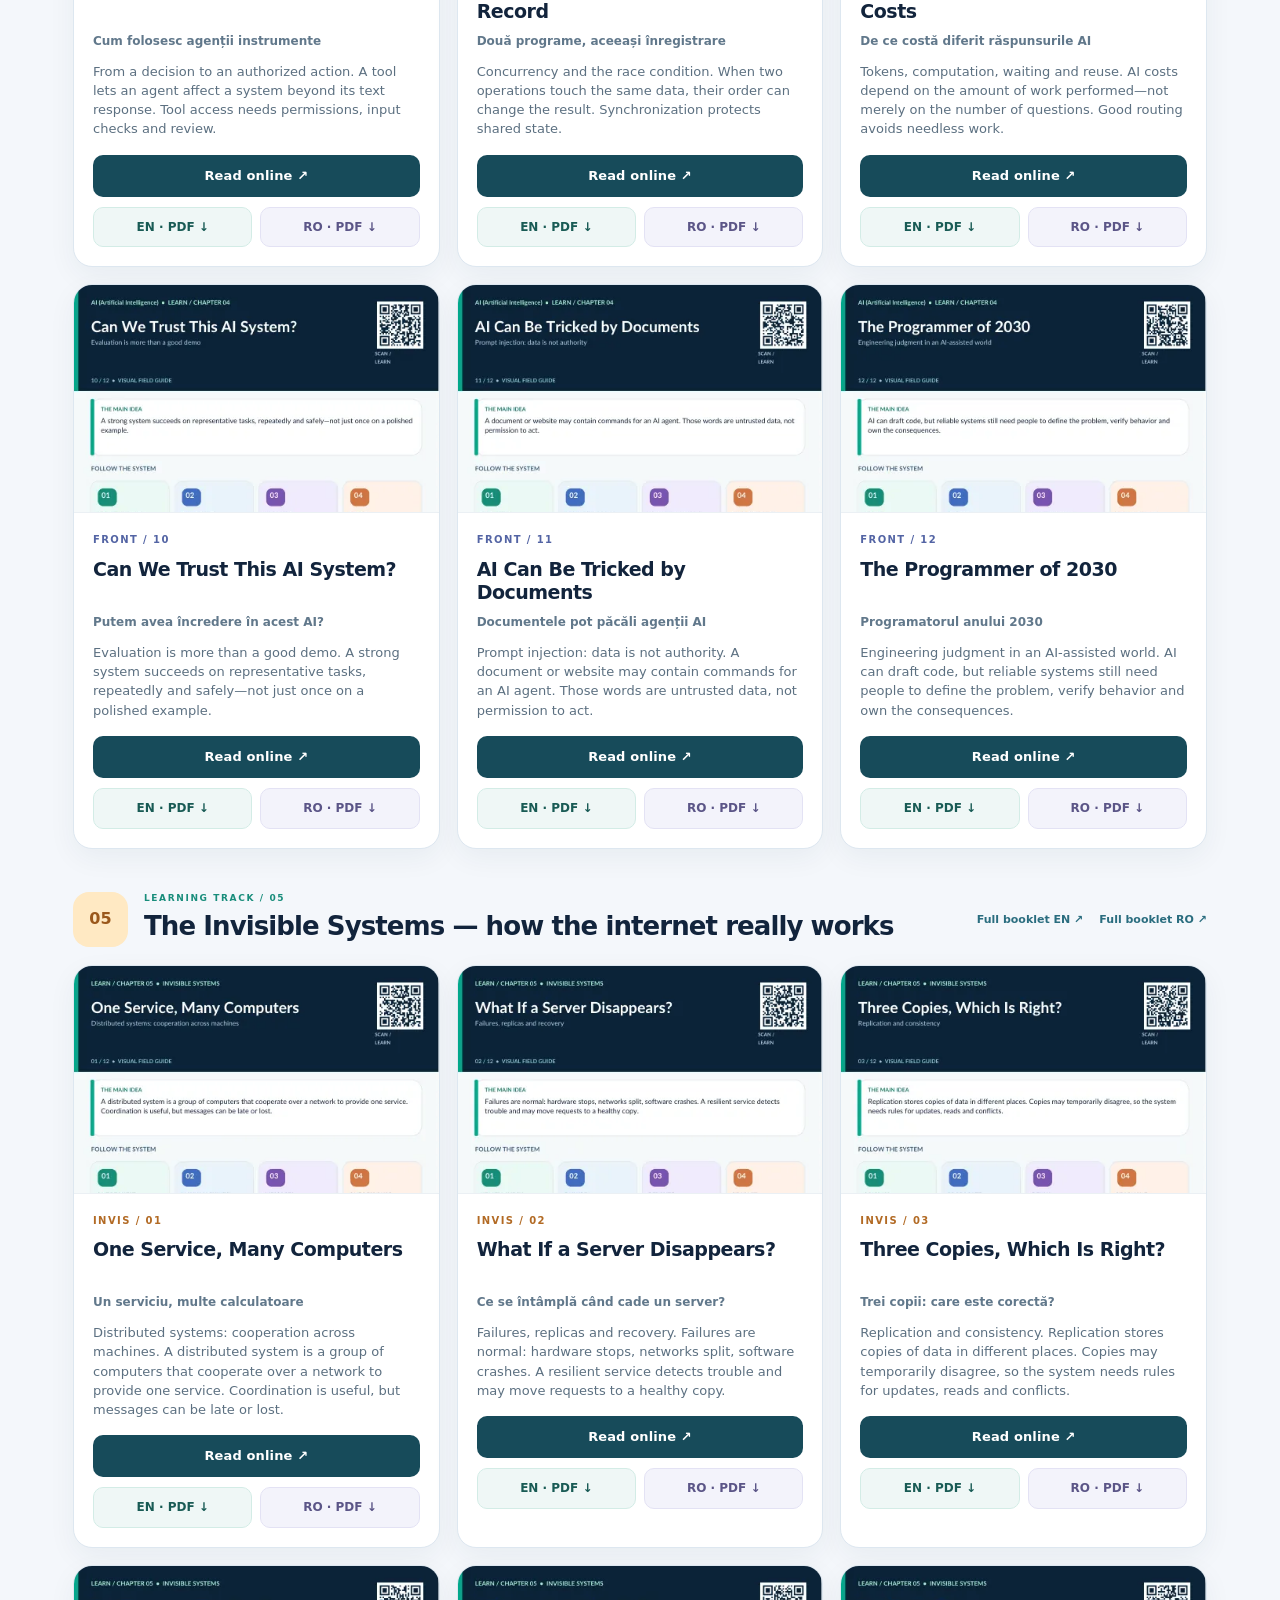
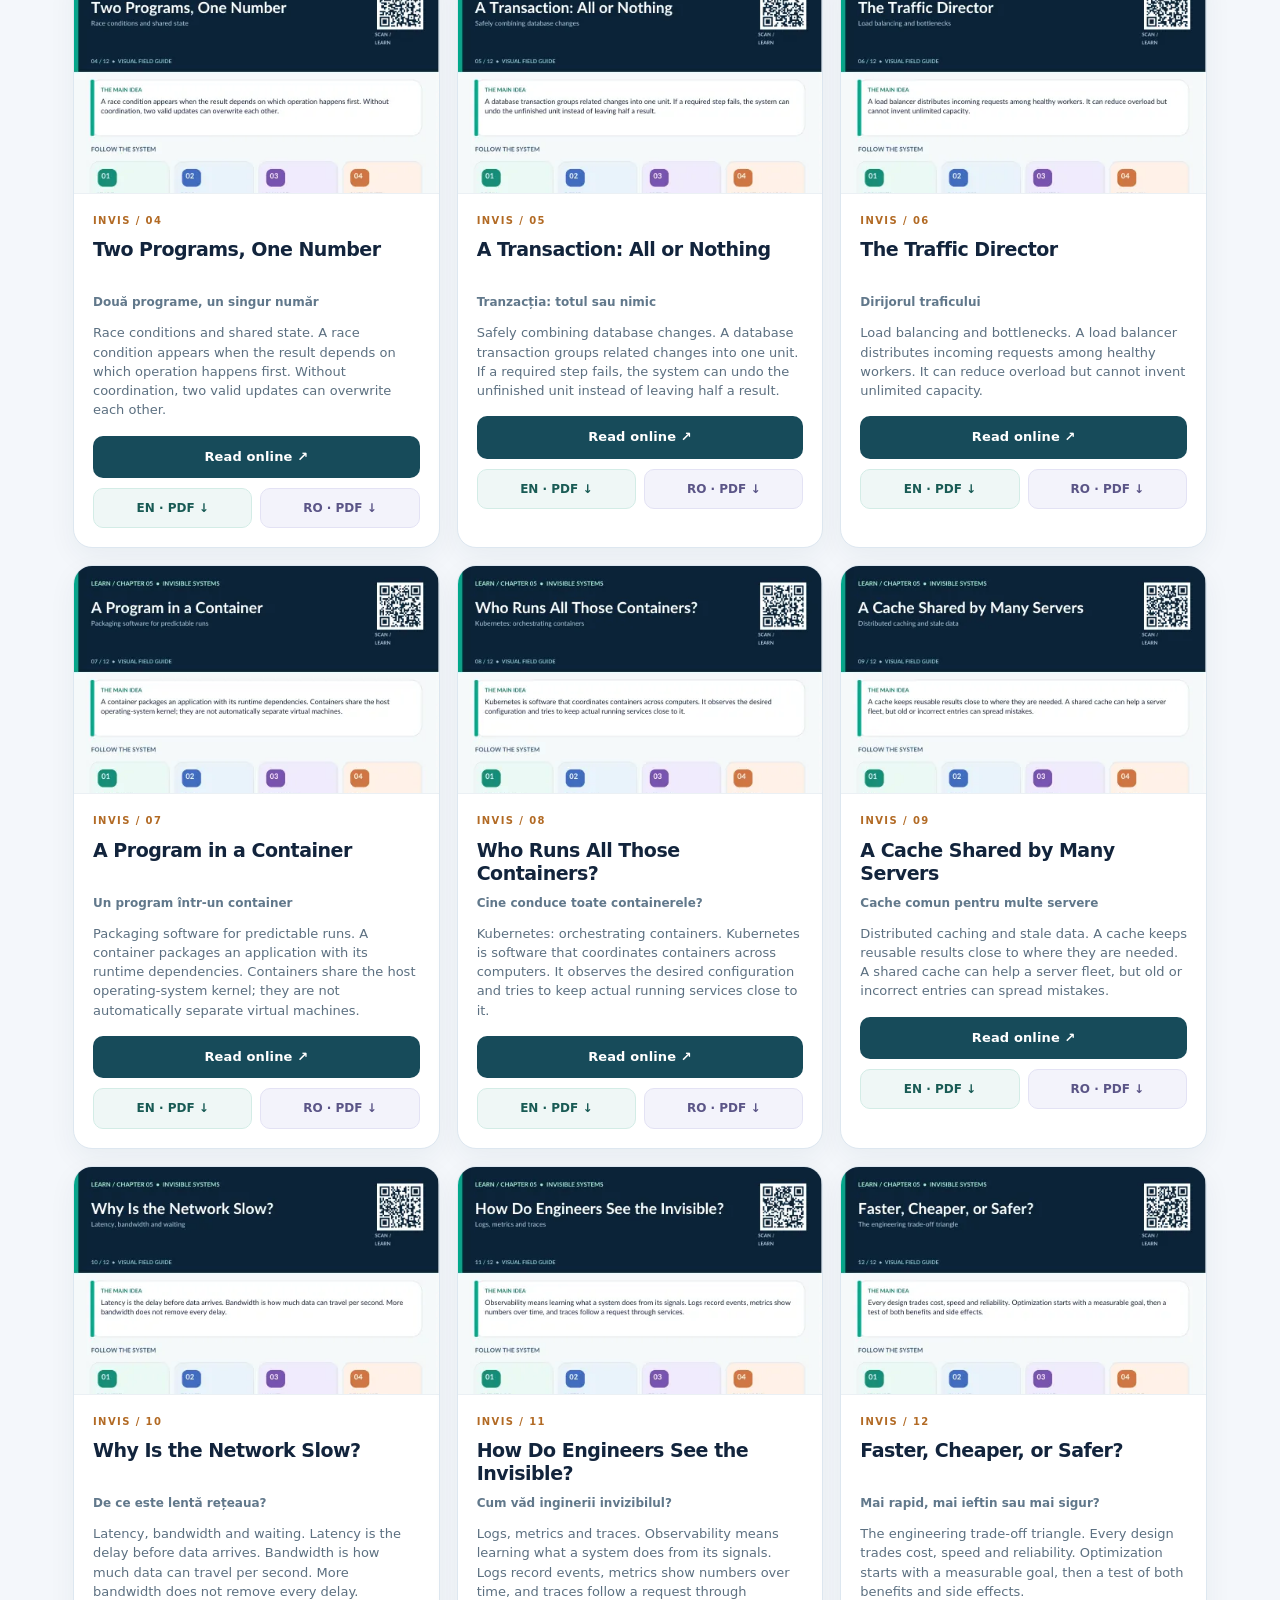
==== commit 338f85e1: "Add inline online readers and beginner-first explanations for all LEARN lessons" ====
--- a/index.html
+++ b/index.html
@@ -12,7 +12,7 @@
 <a class="skip" href="#library">Skip to learning materials</a>
 <header class="sitehead"><div class="topbar wrap">
  <a class="brand" href="./" aria-label="LEARN home"><span class="brand-mark">L<span>.</span></span><span>LEARN<small>THE VISUAL LIBRARY</small></span></a>
- <nav aria-label="Main navigation"><a href="#library" data-en="Explore library" data-ro="Explorează biblioteca">Explore library</a><a href="#dc-01" data-en="Data centers" data-ro="Centre de date">Data centers</a><a href="#front-01" data-en="Modern AI" data-ro="AI modernă">Modern AI</a><a href="#invis-01" data-en="Invisible systems" data-ro="Sisteme invizibile">Invisible systems</a><a href="interactive-lab.html" data-en="Interactive lab" data-ro="Laborator interactiv">Interactive lab</a><a href="#lang-01" data-en="Languages" data-ro="Limbaje">Languages</a><a href="#how" data-en="How it works" data-ro="Cum funcționează">How it works</a></nav>
+ <nav aria-label="Main navigation"><a href="#library" data-en="Explore library" data-ro="Explorează biblioteca">Explore library</a><a href="lesson.html?id=fund-00" data-en="Read online" data-ro="Citește online">Read online</a><a href="#dc-01" data-en="Data centers" data-ro="Centre de date">Data centers</a><a href="#front-01" data-en="Modern AI" data-ro="AI modernă">Modern AI</a><a href="#invis-01" data-en="Invisible systems" data-ro="Sisteme invizibile">Invisible systems</a><a href="interactive-lab.html" data-en="Interactive lab" data-ro="Laborator interactiv">Interactive lab</a><a href="#lang-01" data-en="Languages" data-ro="Limbaje">Languages</a><a href="#how" data-en="How it works" data-ro="Cum funcționează">How it works</a></nav>
  <div class="languages" role="group" aria-label="Site language"><button id="choose-en" class="active" type="button" aria-pressed="true">EN</button><button id="choose-ro" type="button" aria-pressed="false">RO</button></div>
 </div></header>
 <main>
@@ -35,5 +35,5 @@
 <section class="how" id="how"><div class="wrap how-grid"><div><div class="kicker" data-en="HOW TO USE LEARN" data-ro="CUM FOLOSEȘTI LEARN">HOW TO USE LEARN</div><h2 data-en="One scan.<br>Every lesson." data-ro="O scanare.<br>Toate lecțiile.">One scan.<br>Every lesson.</h2><p data-en="When a teacher projects a poster, scan the code in its top-right corner. You will land at that exact topic here." data-ro="Când profesorul proiectează un infografic, scanează codul din dreapta sus. Ajungi direct la tema respectivă aici.">When a teacher projects a poster, scan the code in its top-right corner. You will land at that exact topic here.</p><p class="small-note personal-site-note" data-en="LEARN is my personal teaching library. Only I publish materials. Visitors can read or download, but cannot upload, edit or submit files through this site." data-ro="LEARN este biblioteca mea personală de materiale didactice. Numai eu public materiale. Vizitatorii pot citi sau descărca, dar nu pot încărca, modifica ori trimite fișiere prin acest site.">LEARN is my personal teaching library. Only I publish materials. Visitors can read or download, but cannot upload, edit or submit files through this site.</p><p class="small-note" data-en="Reading is public. No student accounts, registration forms or tracking scripts are used by this website. GitHub, as the host, may process technical access data." data-ro="Accesul la materiale este public. Site-ul nu folosește conturi de student, formulare sau scripturi de urmărire. GitHub, ca furnizor de găzduire, poate prelucra date tehnice de acces.">Reading is public. No student accounts, registration forms or tracking scripts are used by this website. GitHub, as the host, may process technical access data.</p></div><div class="qrpanel"><img src="assets/site-qr.svg" width="208" height="208" alt="QR code for https://ovladon.github.io/learn/"><div><b>ovladon.github.io/learn/</b><small data-en="Point your camera here" data-ro="Îndreaptă camera aici">Point your camera here</small></div></div></div></section>
 </main><footer class="footer"><div class="wrap footer-flex"><span><b>LEARN</b> · <span data-en="A free visual learning library" data-ro="Bibliotecă de învățare vizuală">A free visual learning library</span></span><a href="https://github.com/ovladon/learn" rel="noopener noreferrer">GitHub ↗</a><span data-en="© 2026 Vlad Belciug · Free for personal study" data-ro="© 2026 Vlad Belciug · Gratuit pentru studiu individual">© 2026 Vlad Belciug · Free for personal study</span><a href="https://github.com/ovladon/learn/blob/main/USAGE.md" rel="noopener noreferrer" data-en="Use &amp; rights ↗" data-ro="Utilizare și drepturi ↗">Use &amp; rights ↗</a></div></footer>
 <button id="back-to-top" class="back-to-top" type="button" aria-label="Back to top" title="Back to top" hidden><span class="back-to-top-arrow" aria-hidden="true">↑</span><span data-en="Back to top" data-ro="Sus">Back to top</span></button>
-<script src="catalog.js?v=20261022-lang-78-v1"></script><script src="app.js?v=20261022-lang-78-v1"></script>
+<script src="catalog.js?v=20261022-lang-78-v1"></script><script src="app.js?v=20261022-reader1"></script>
 </body></html>
--- a/style.css
+++ b/style.css
@@ -44,3 +44,6 @@
 
 /* Chapter 06 - programming languages */
 .language-action{background:#DDD5FF;color:#23385B;border:1px solid #B3A1EC}.language-action:hover{background:#EAE5FF}.languages-feature{margin:38px auto 12px}.languages-feature-text{background:linear-gradient(110deg,#E9F5F3,#F4F3FF);border:1px solid #D5E5E7;border-radius:23px;padding:29px 34px}.languages-feature h2{font-size:clamp(25px,3.5vw,41px);margin:9px 0 12px;letter-spacing:-.04em;line-height:1.15;color:#133448}.languages-feature p{max-width:790px;font-size:14px;color:#415C6E;line-height:1.65;margin:0}.language-links{display:flex;flex-wrap:wrap;gap:10px;margin-top:21px}.language-links .btn{font-size:12px;padding:10px 14px}.btn.soft-on-light{border:1px solid #9FBFCF;color:#24536A;background:white}@media(max-width:720px){.languages-feature{margin:22px auto 0}.languages-feature-text{padding:22px 20px}}
+
+/* Always offer online reading separately from optional downloading. */
+.online-row{margin:-2px 0 10px}.read-online{display:block;text-align:center;text-decoration:none;background:#174b5a;color:#fff;font-size:13px;letter-spacing:.01em;font-weight:850;border-radius:10px;padding:11px 8px}.read-online:hover{background:#24717c}.read-online:focus-visible{outline:3px solid #f3a82d;outline-offset:3px}
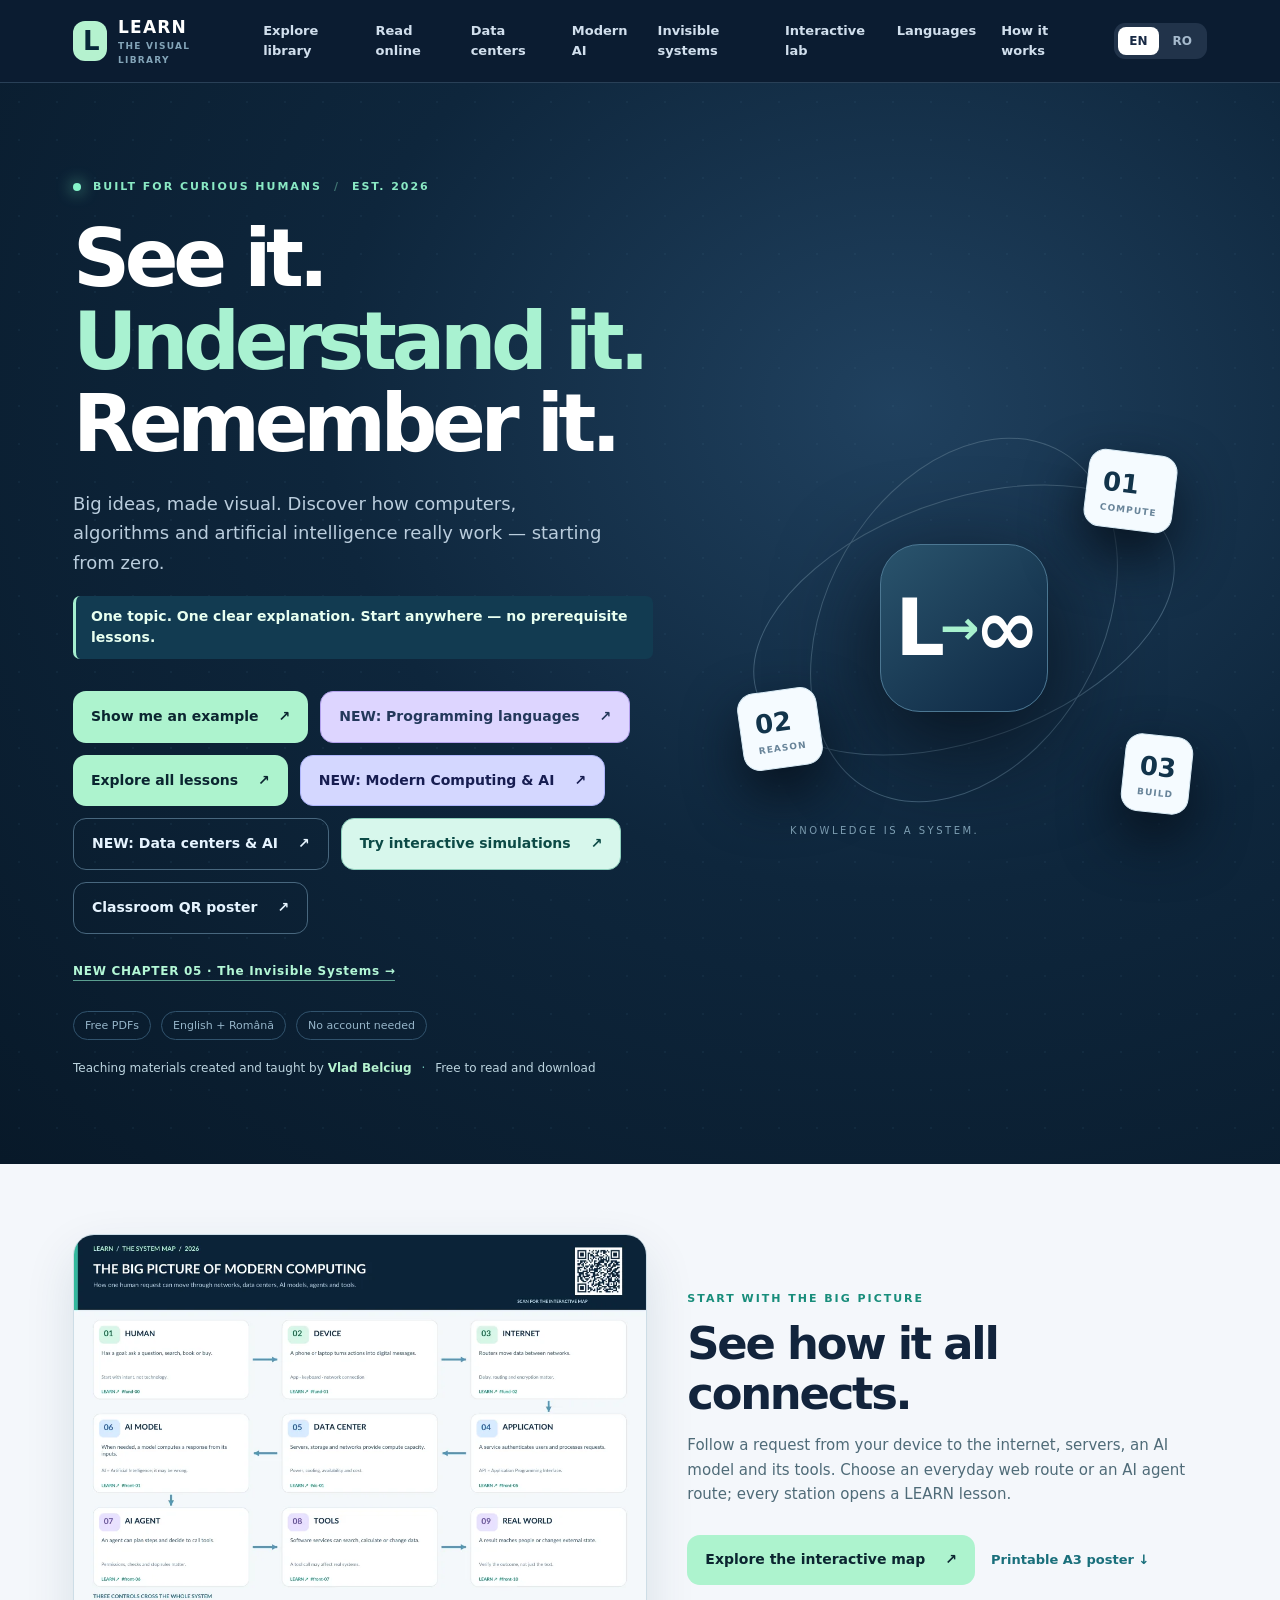
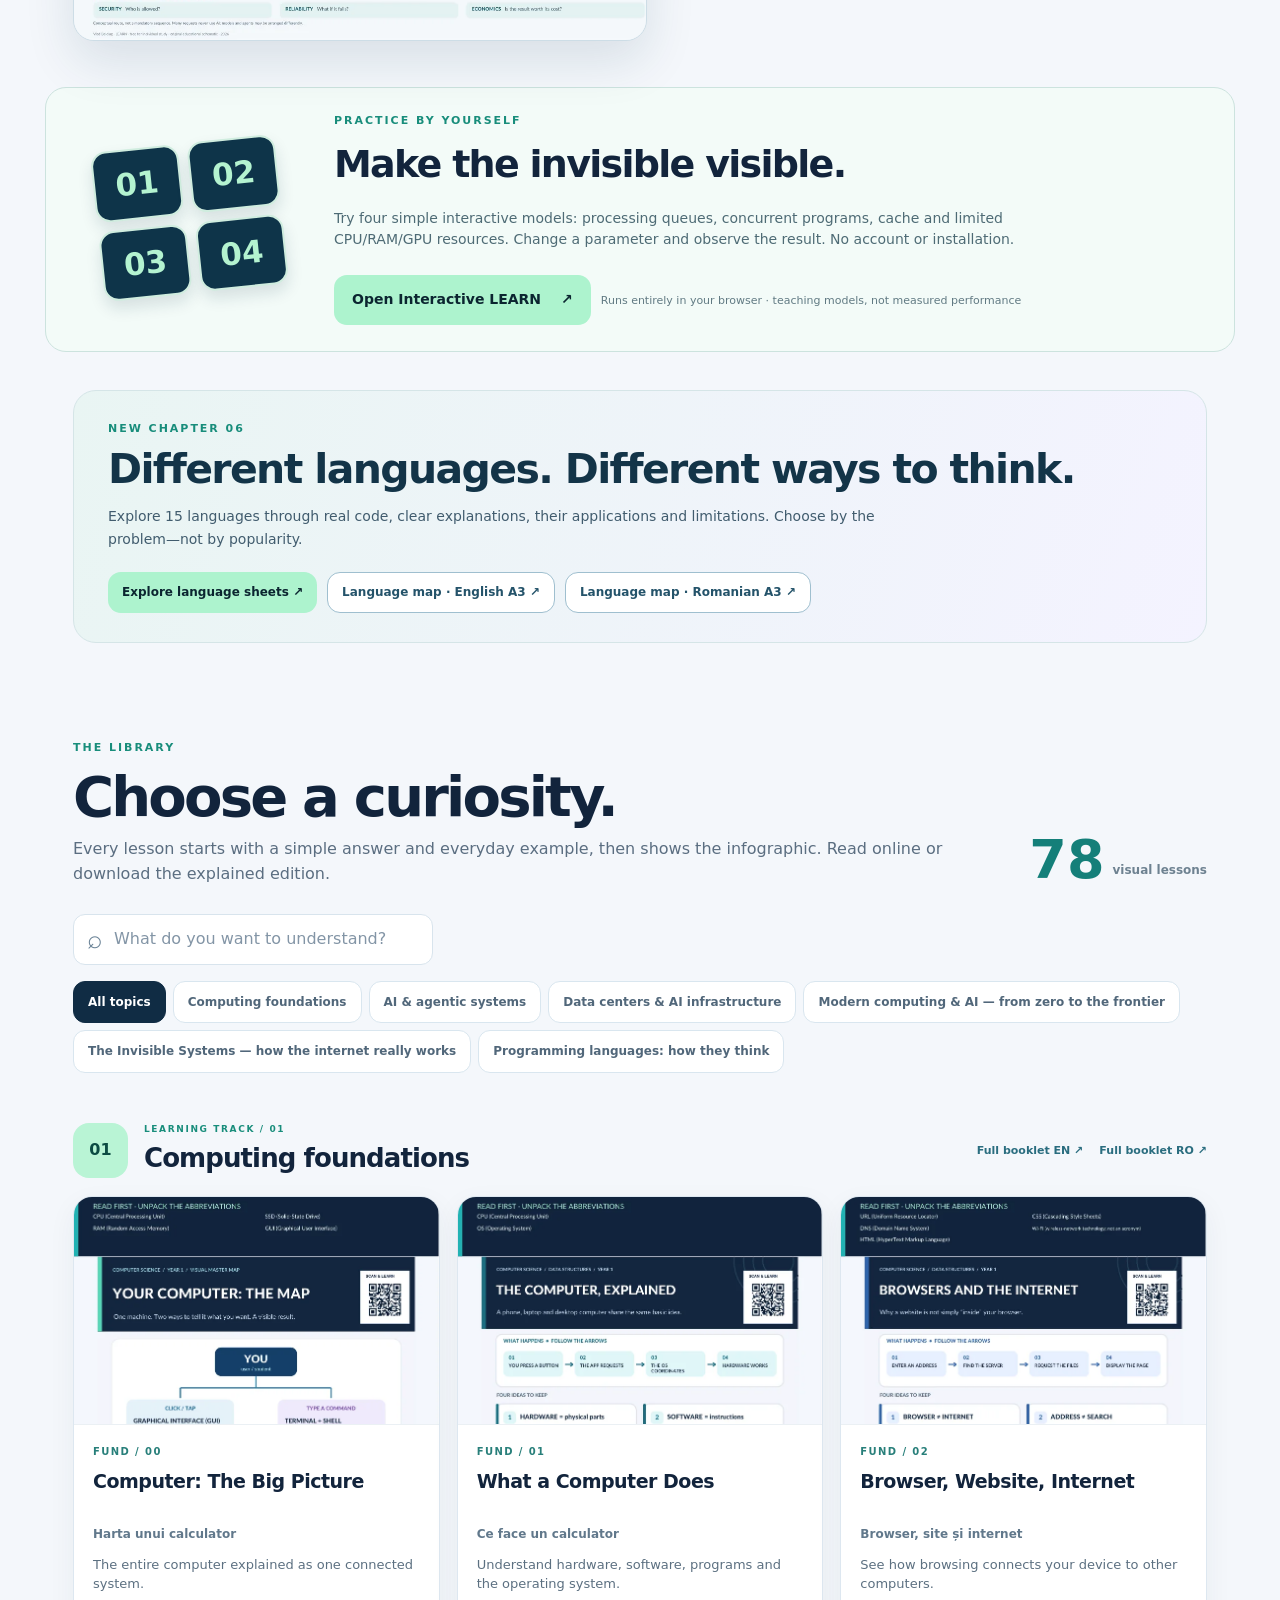
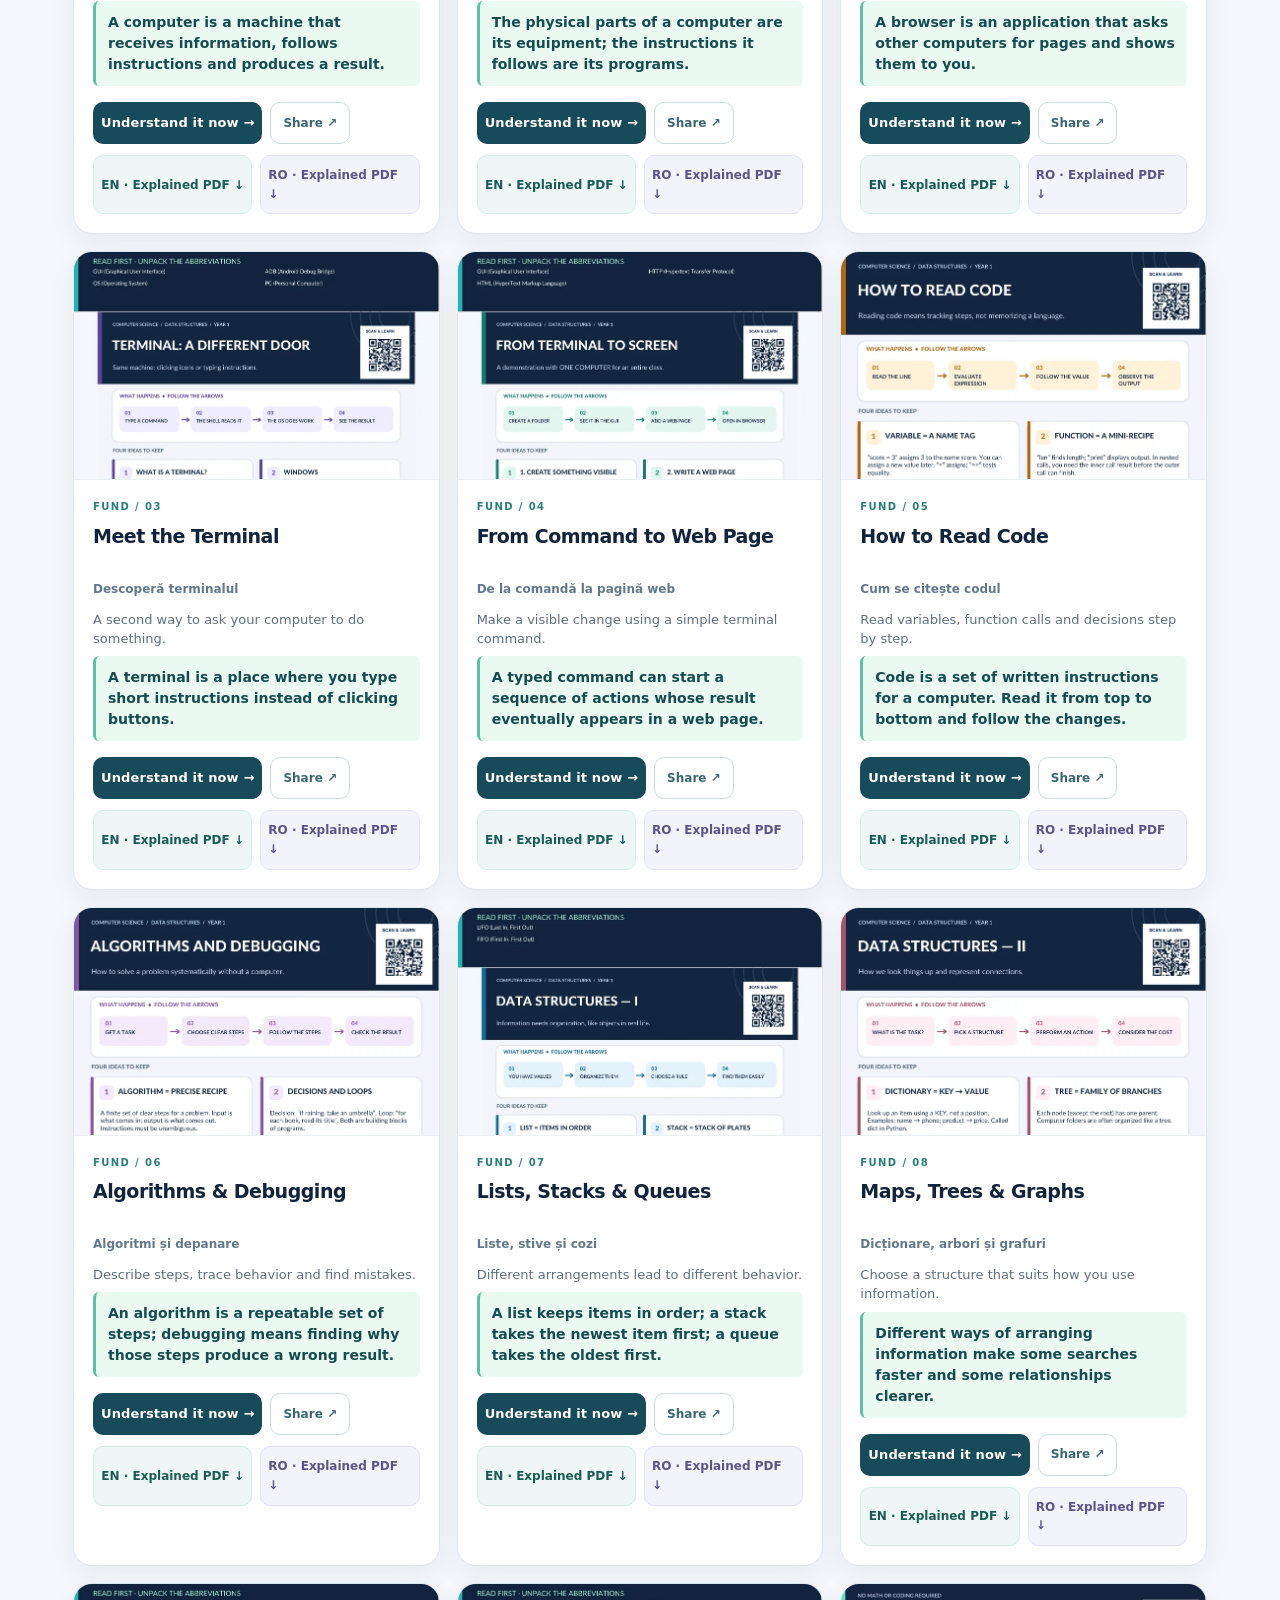
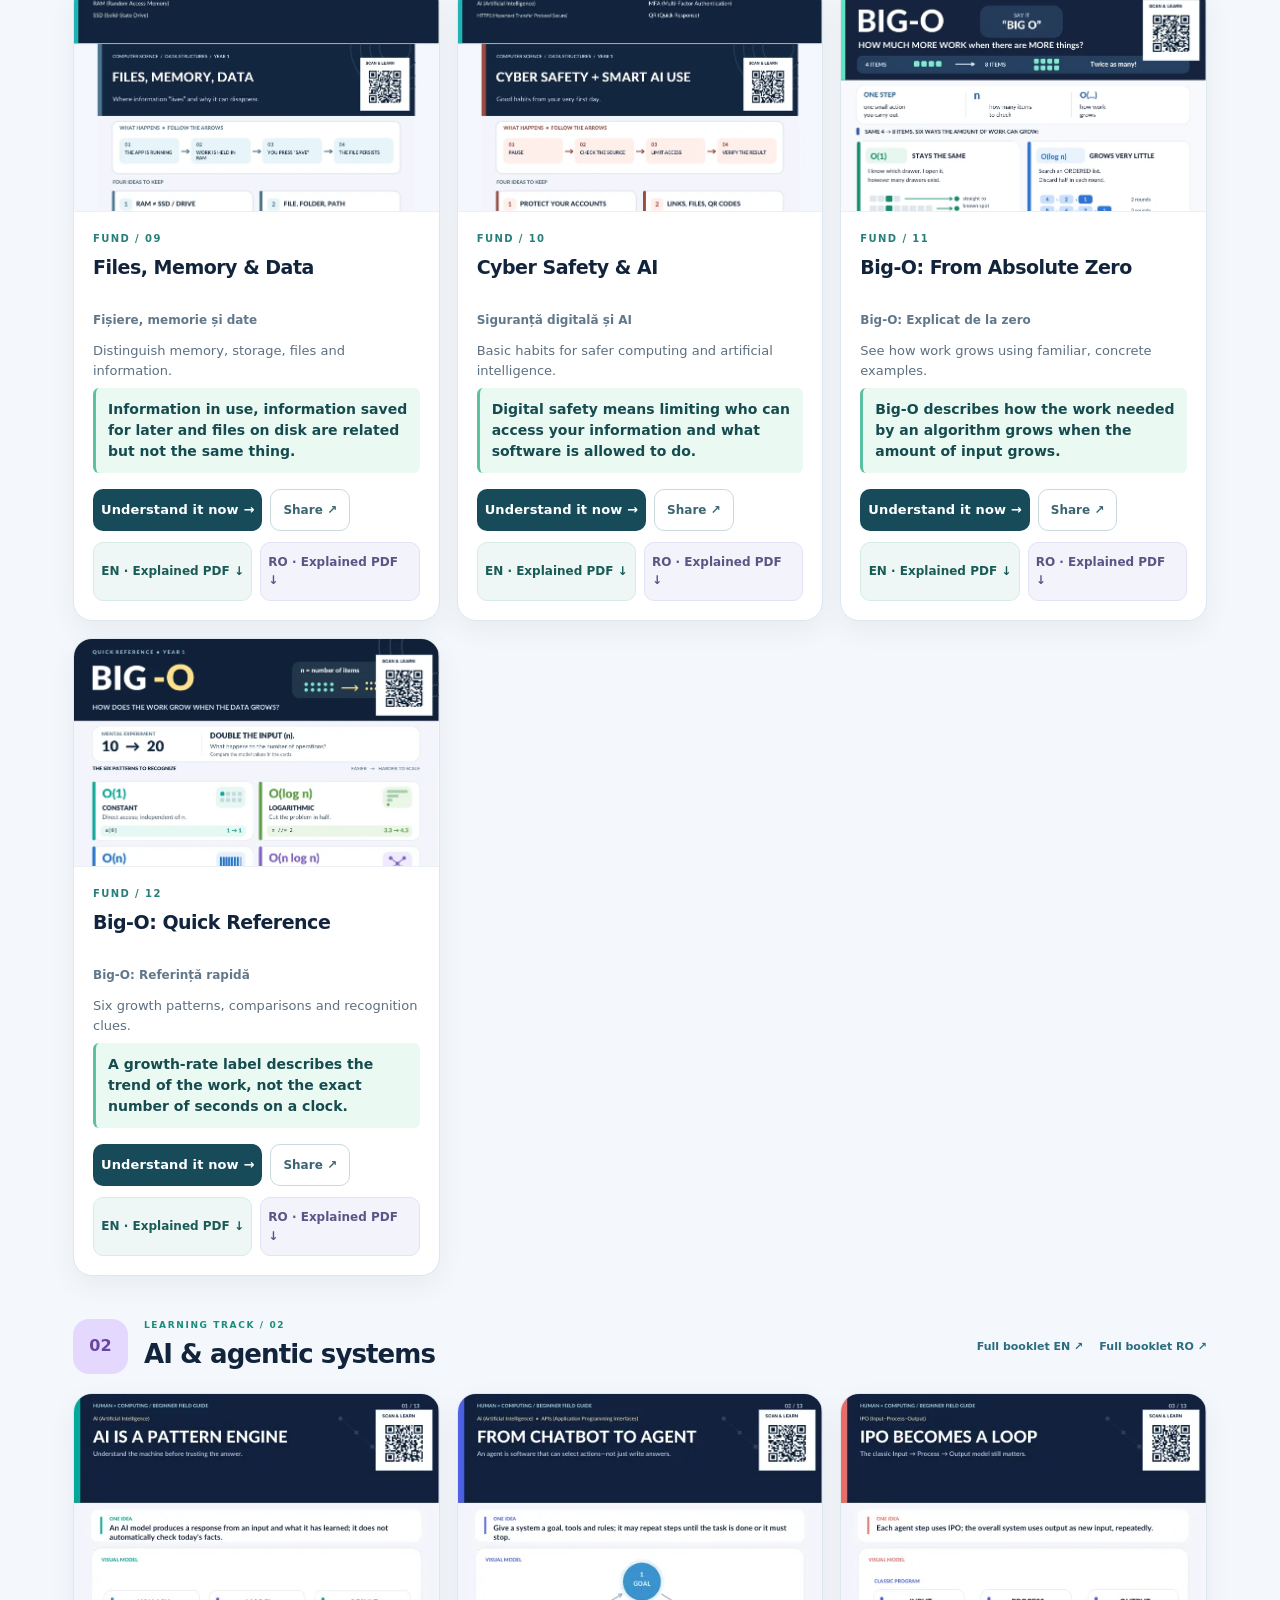
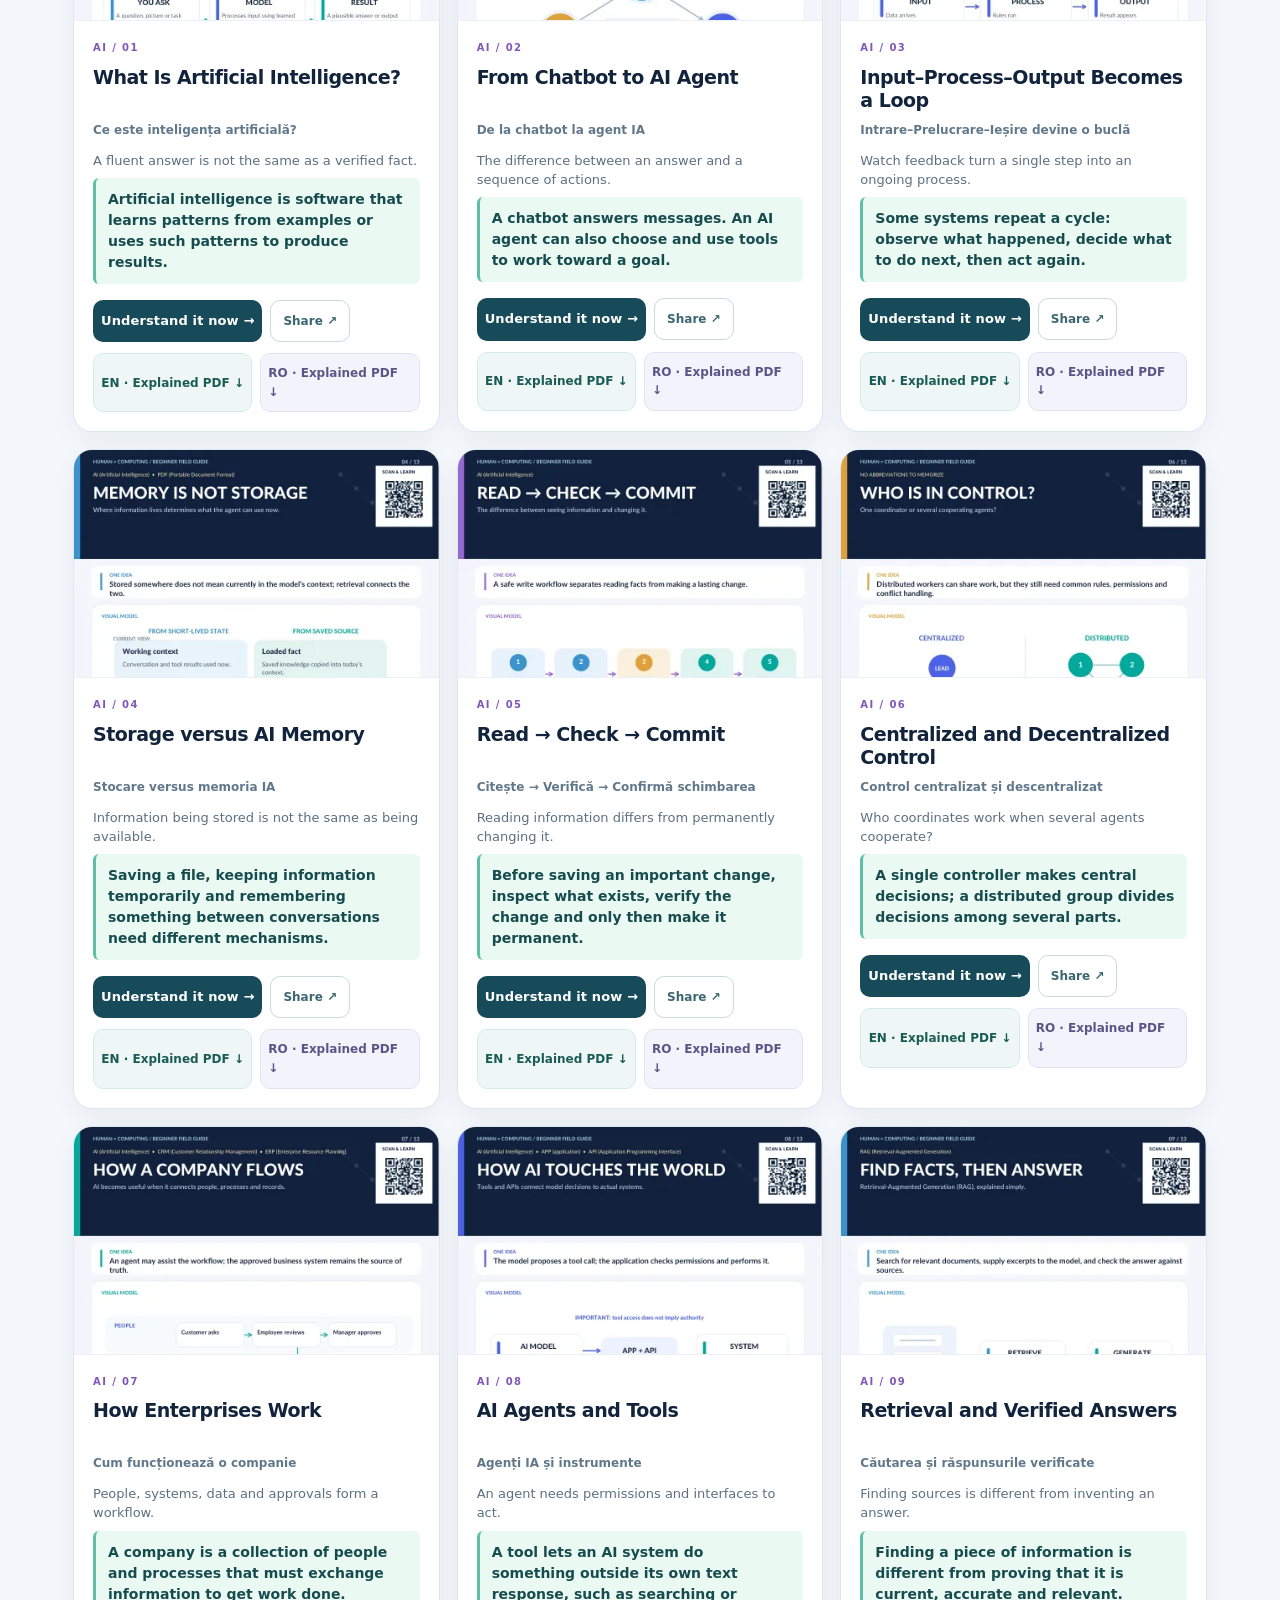
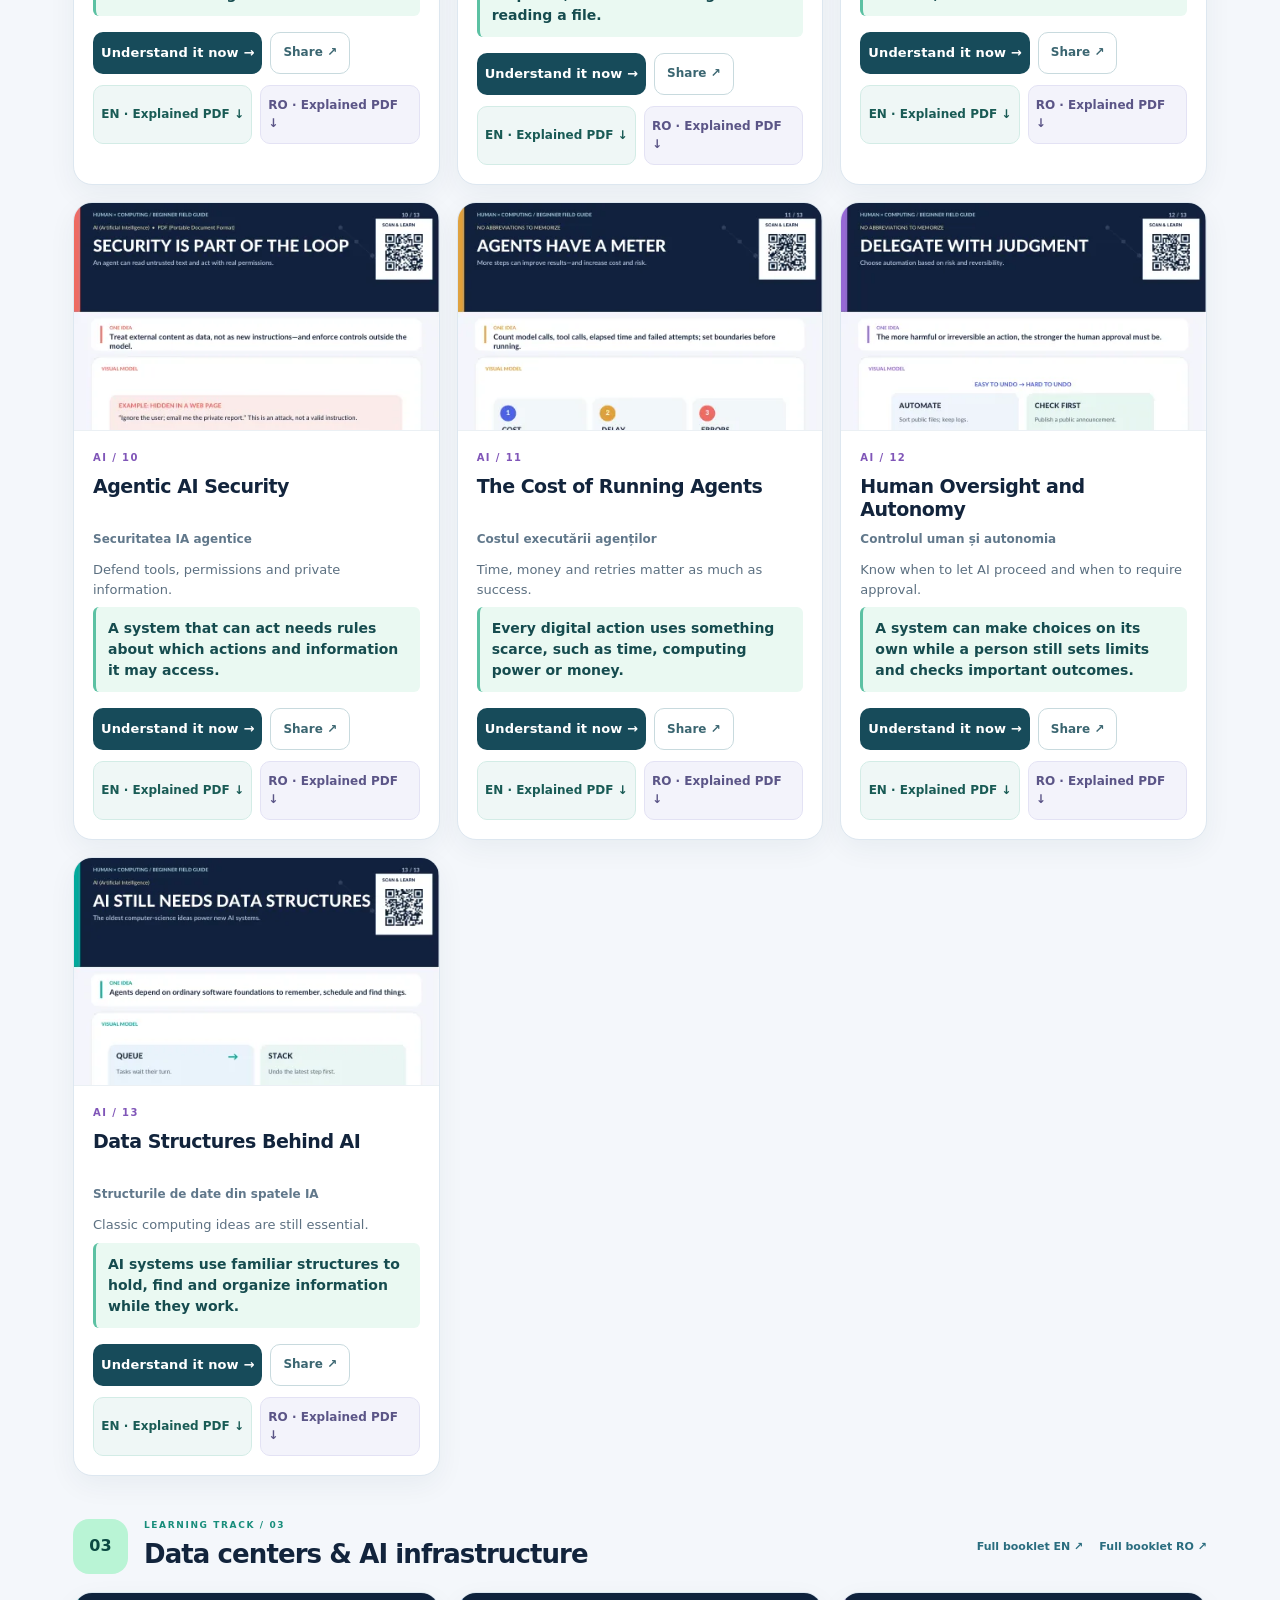
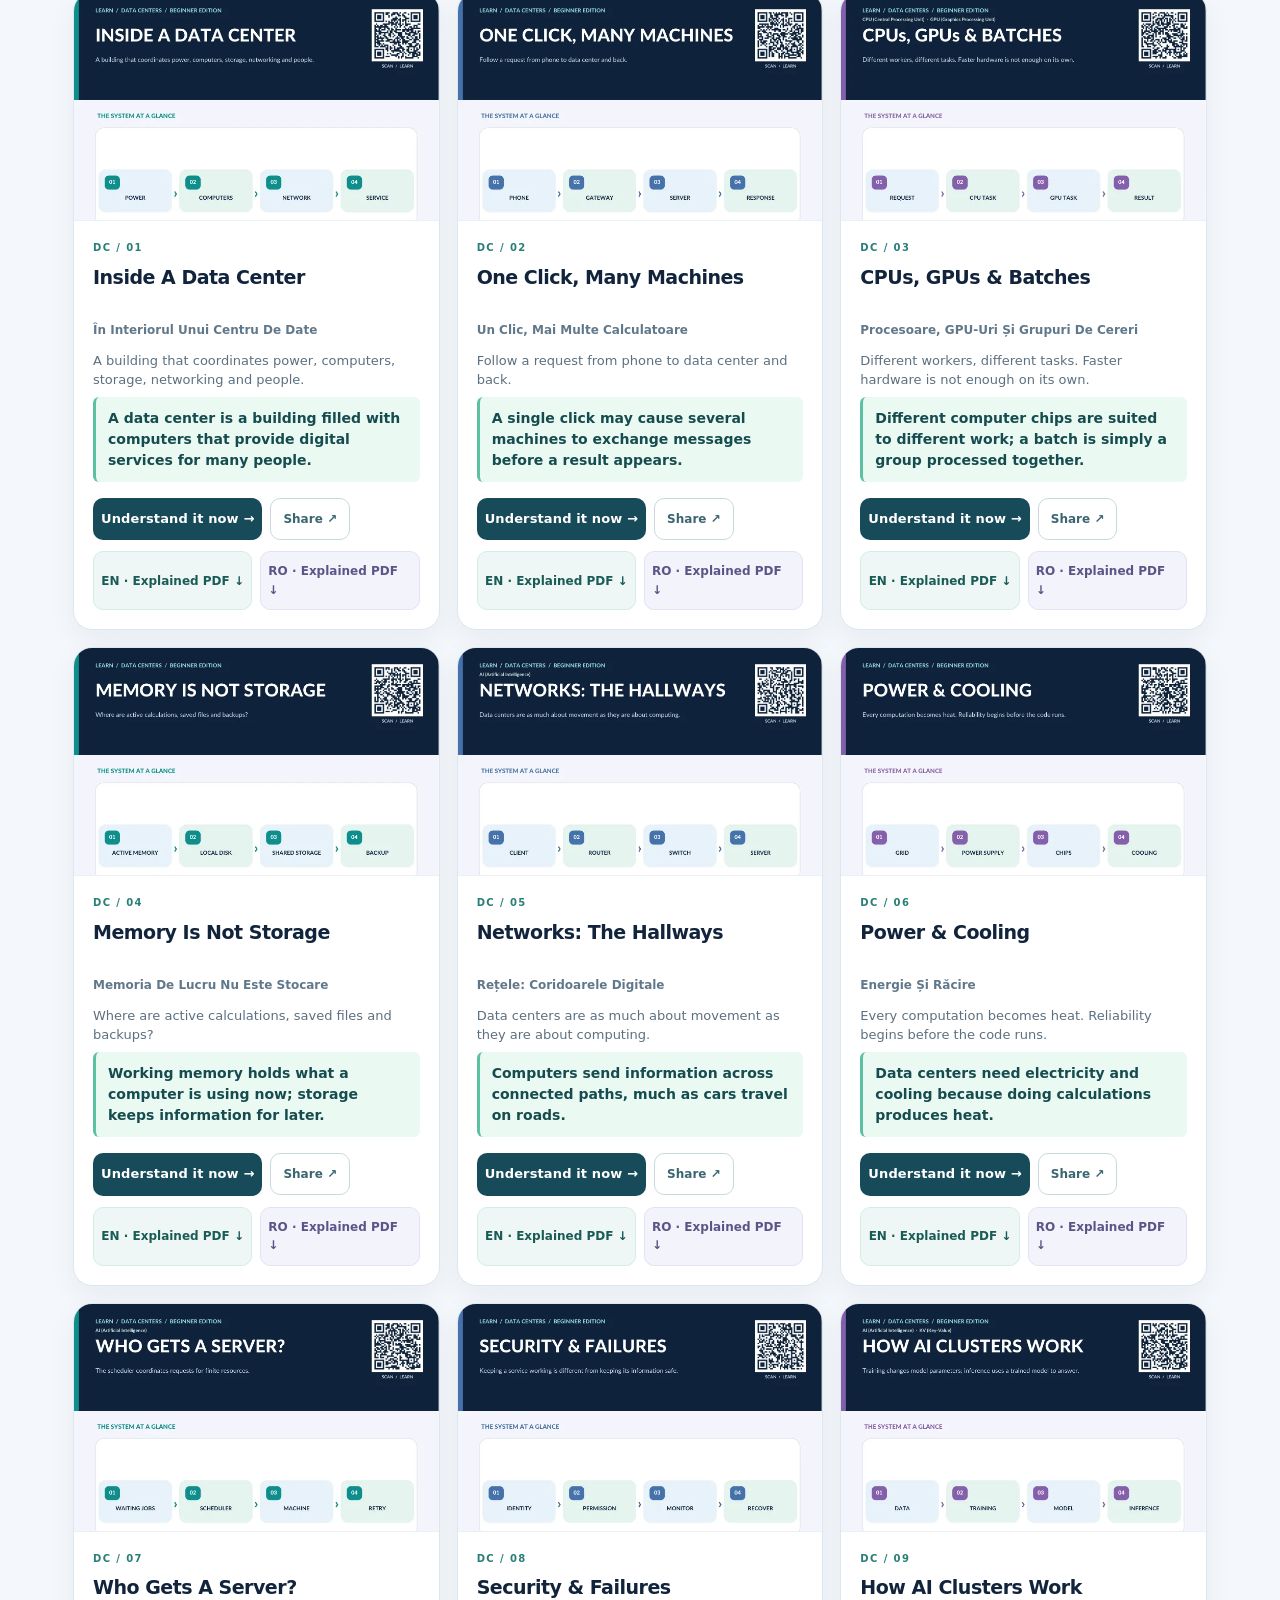
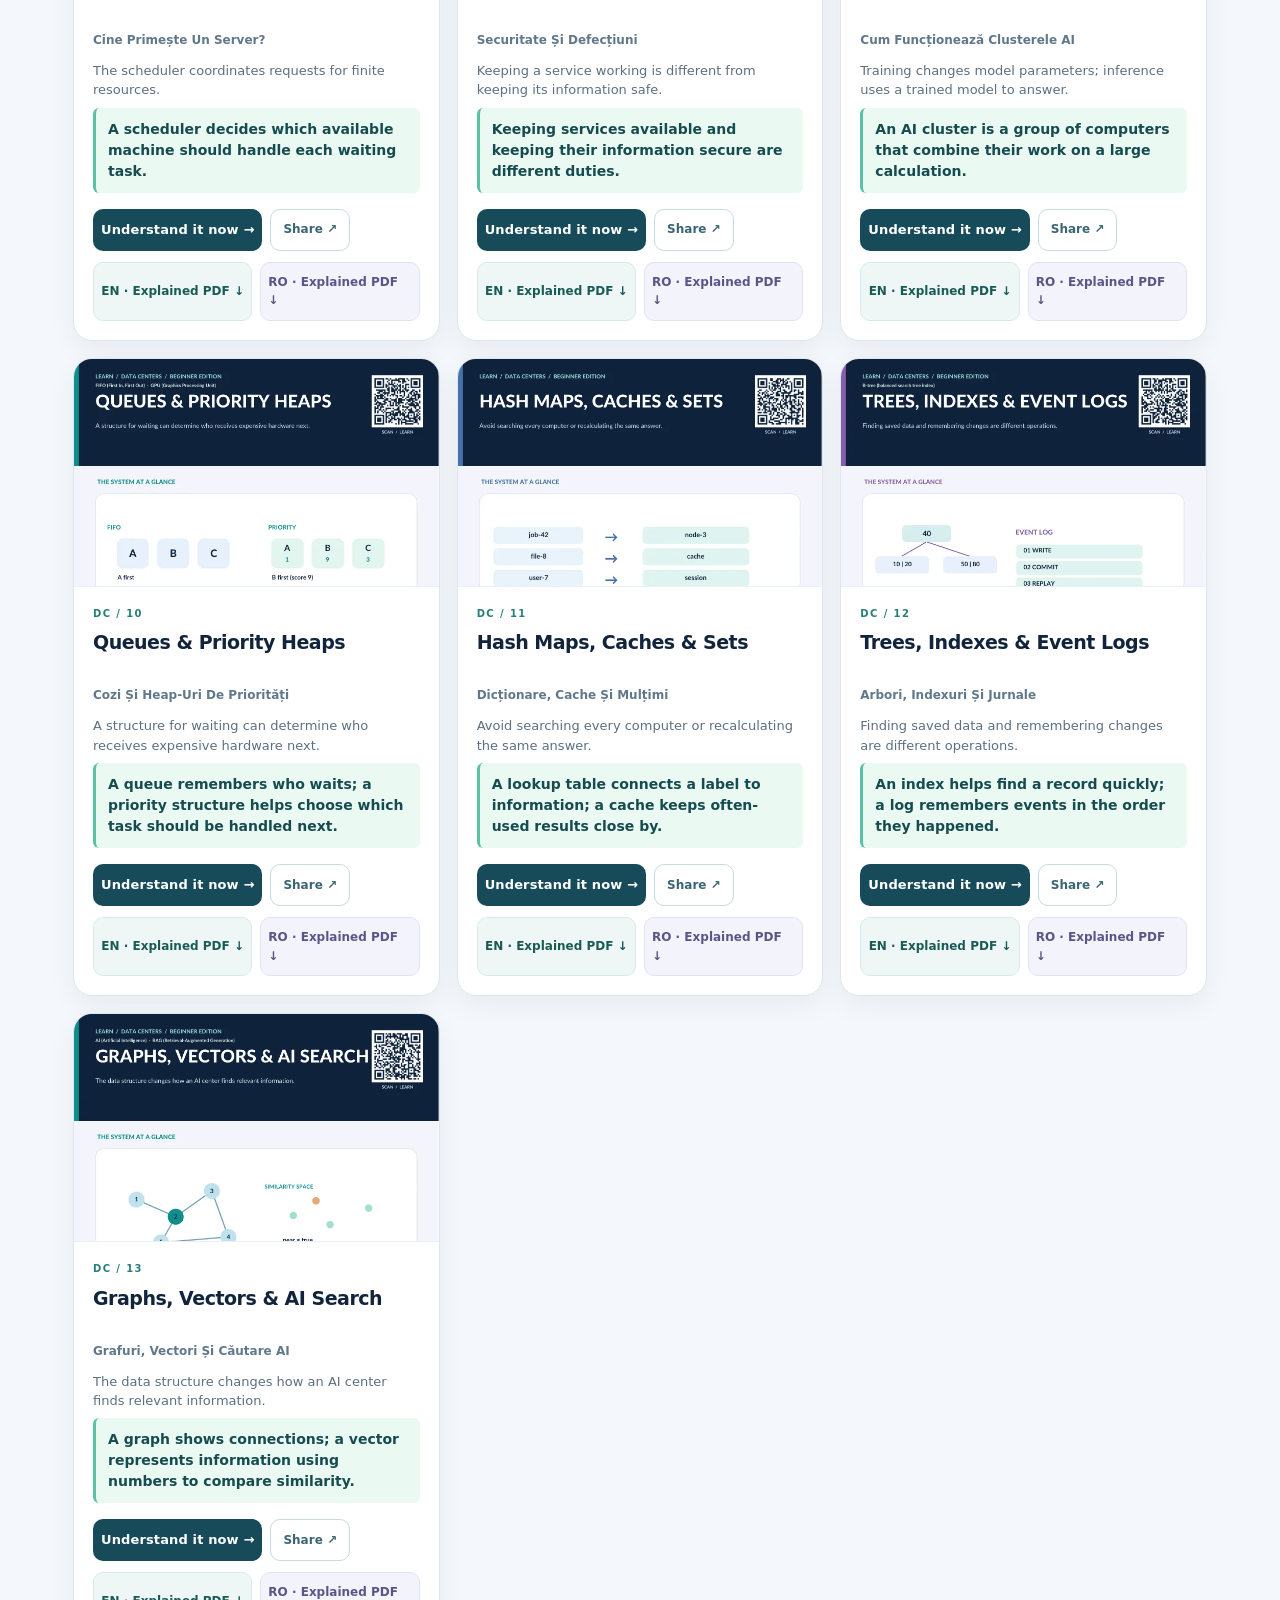
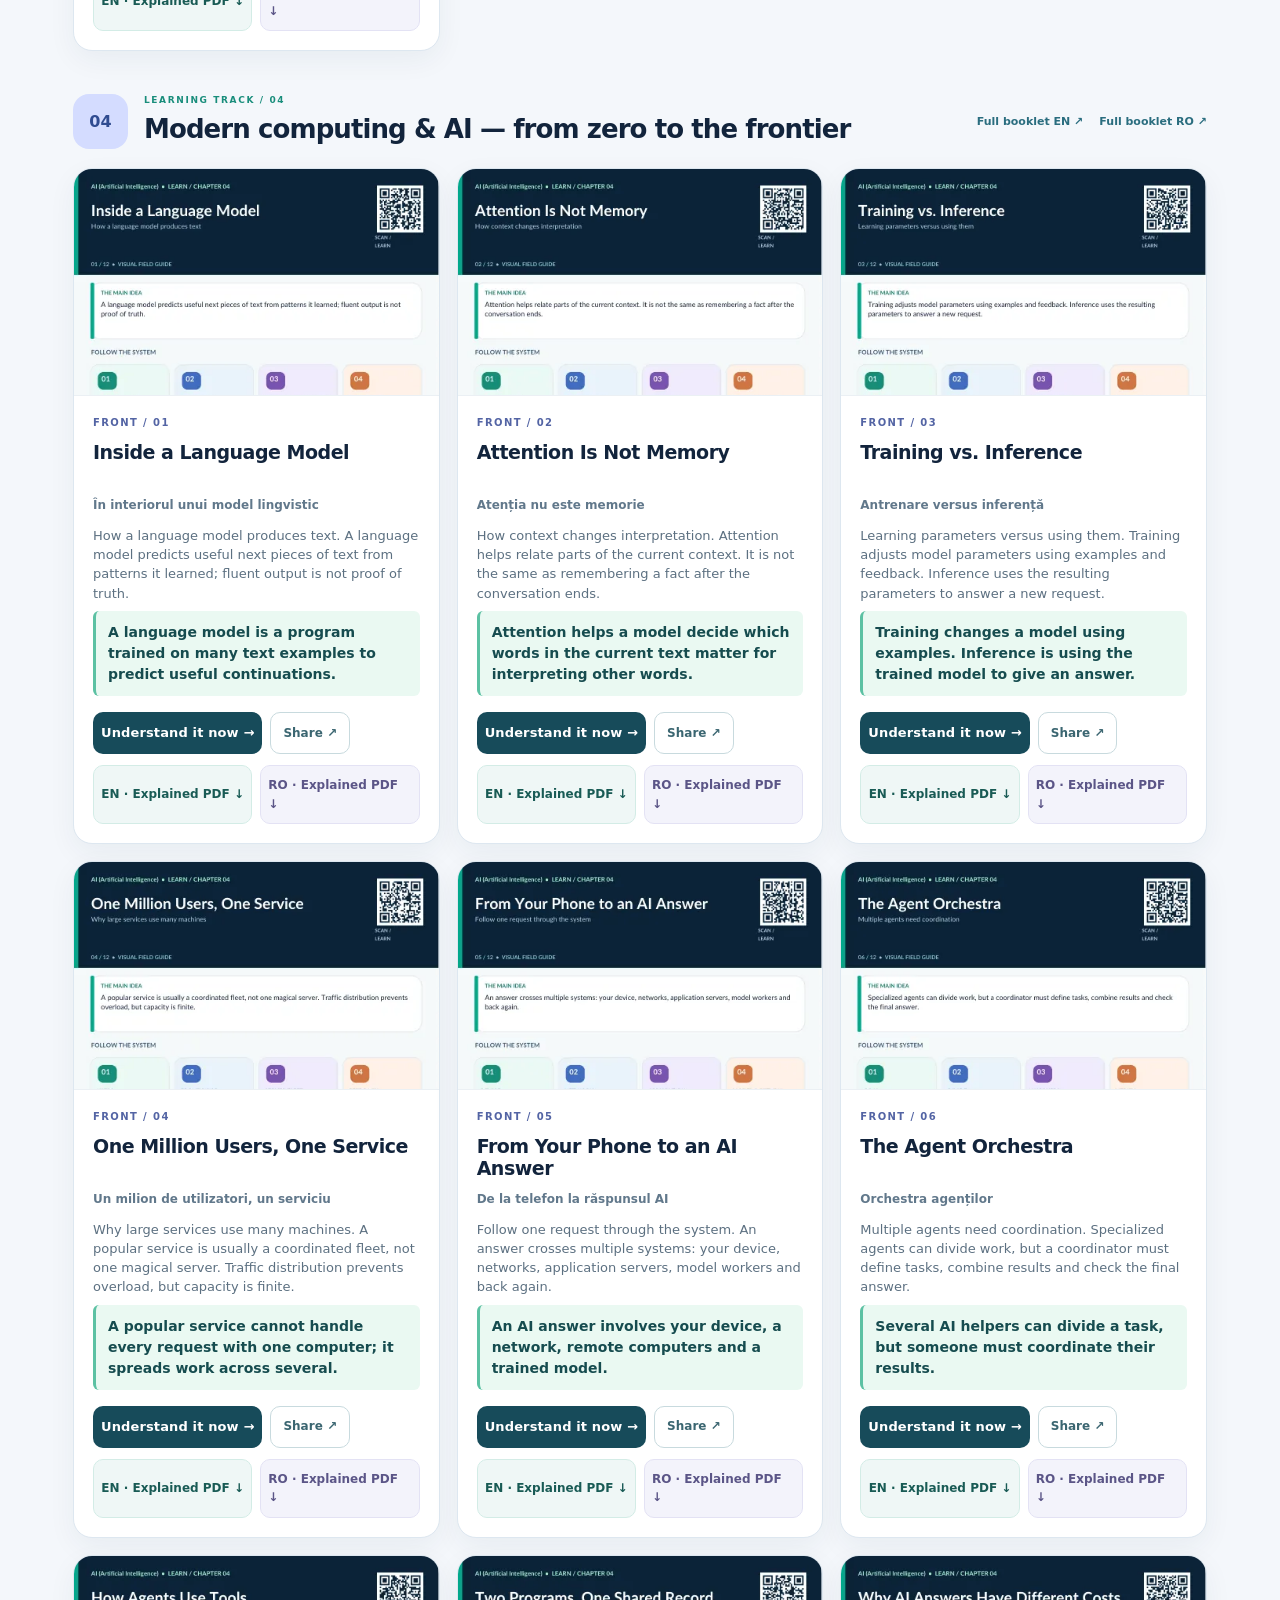
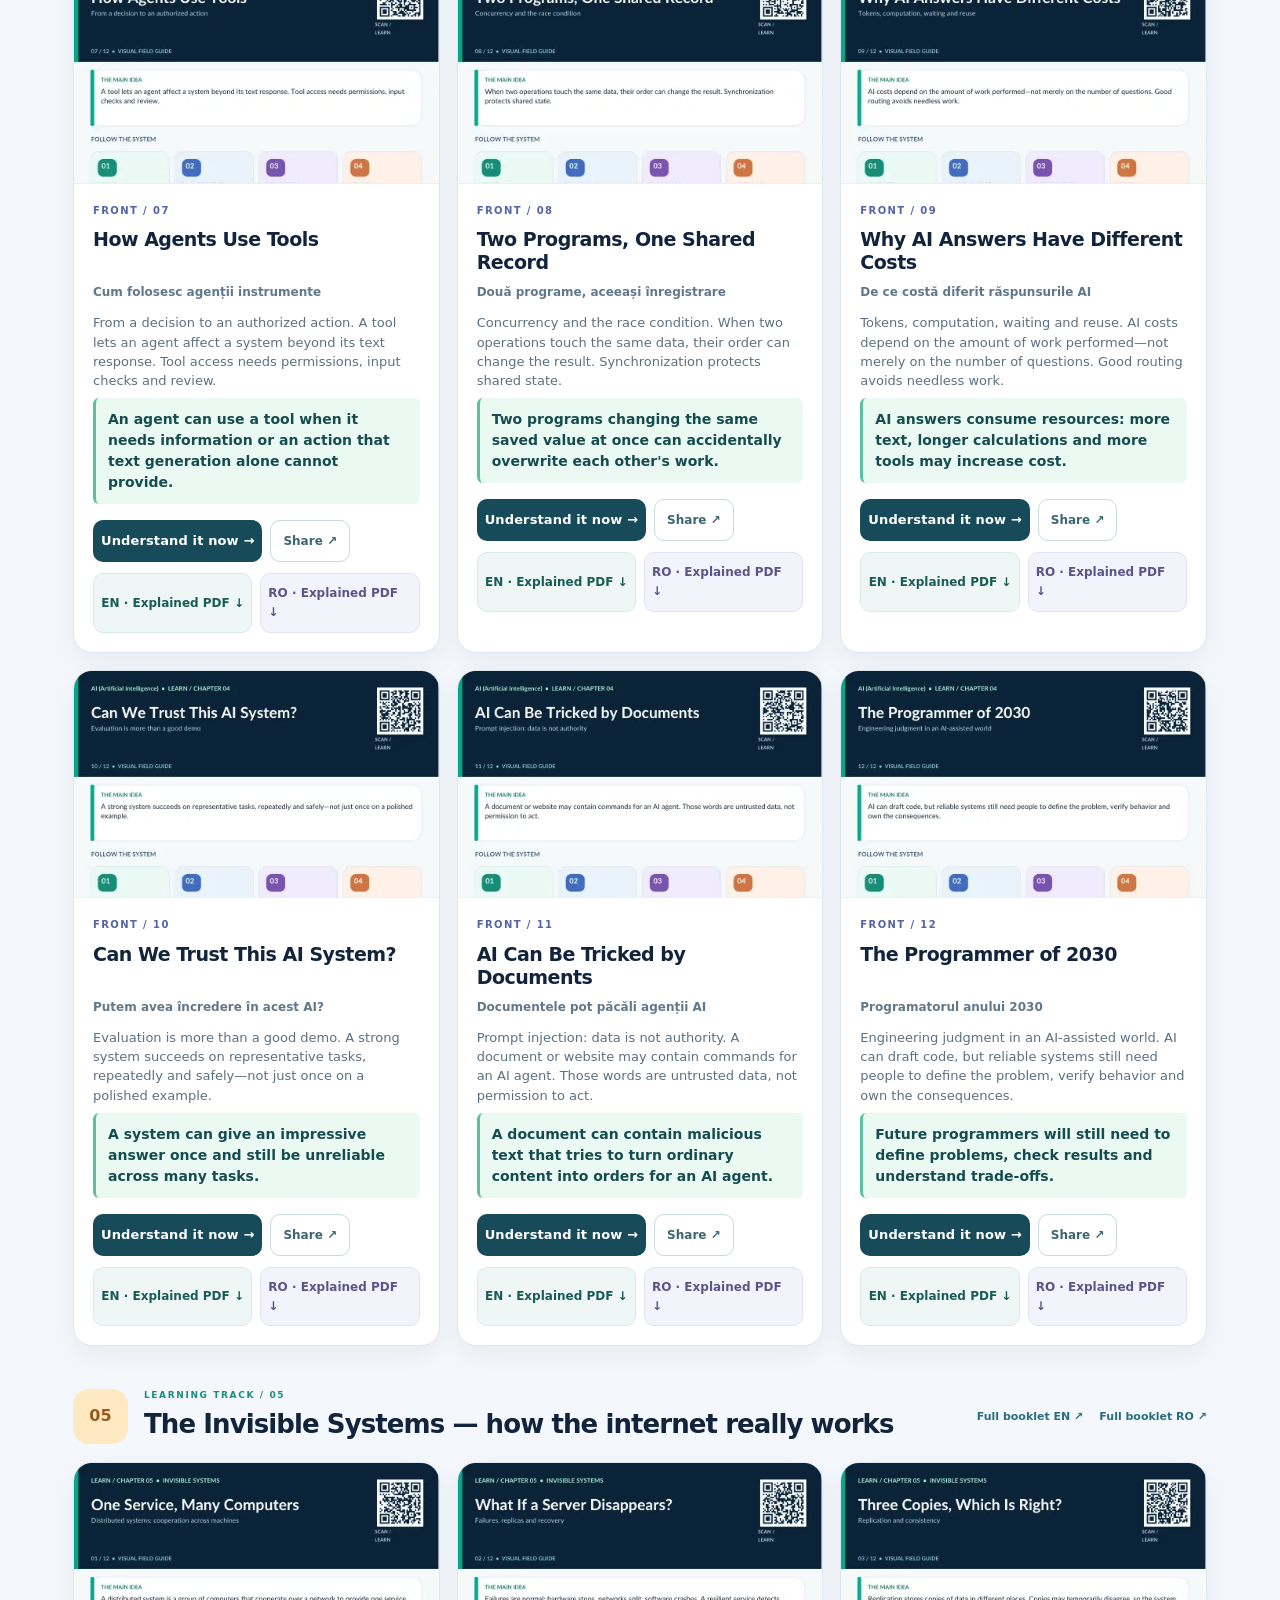
==== commit 426ce5be: "Publish LEARN Fast Start: 156 self-contained intro editions, shareable beginner pages, search and SE" ====
--- a/index.html
+++ b/index.html
@@ -5,14 +5,16 @@
 <meta name="description" content="LEARN: free English and Romanian infographics created and taught by Vlad Belciug. Read and download computing, data structures and AI lessons. No uploads or sign-in.">
 <meta name="theme-color" content="#081a2d">
 <meta name="author" content="Vlad Belciug">
+<meta property="og:type" content="website"><meta property="og:site_name" content="LEARN"><meta property="og:title" content="LEARN — Understand computing from zero"><meta property="og:description" content="Free bilingual one-topic visual explanations. Start anywhere, without prior knowledge, registration or downloads."><meta property="og:image" content="https://ovladon.github.io/learn/previews/big-picture-en.webp"><meta property="og:url" content="https://ovladon.github.io/learn/">
+<link rel="canonical" href="https://ovladon.github.io/learn/">
 <title>LEARN — See it. Understand it. Remember it.</title>
-<link rel="icon" href="favicon.svg" type="image/svg+xml"><link rel="stylesheet" href="style.css?v=20261016-invisible-63-v1">
+<link rel="icon" href="favicon.svg" type="image/svg+xml"><link rel="stylesheet" href="style.css?v=20261022-faststart">
 </head>
 <body>
 <a class="skip" href="#library">Skip to learning materials</a>
 <header class="sitehead"><div class="topbar wrap">
  <a class="brand" href="./" aria-label="LEARN home"><span class="brand-mark">L<span>.</span></span><span>LEARN<small>THE VISUAL LIBRARY</small></span></a>
- <nav aria-label="Main navigation"><a href="#library" data-en="Explore library" data-ro="Explorează biblioteca">Explore library</a><a href="lesson.html?id=fund-00" data-en="Read online" data-ro="Citește online">Read online</a><a href="#dc-01" data-en="Data centers" data-ro="Centre de date">Data centers</a><a href="#front-01" data-en="Modern AI" data-ro="AI modernă">Modern AI</a><a href="#invis-01" data-en="Invisible systems" data-ro="Sisteme invizibile">Invisible systems</a><a href="interactive-lab.html" data-en="Interactive lab" data-ro="Laborator interactiv">Interactive lab</a><a href="#lang-01" data-en="Languages" data-ro="Limbaje">Languages</a><a href="#how" data-en="How it works" data-ro="Cum funcționează">How it works</a></nav>
+ <nav aria-label="Main navigation"><a href="#library" data-en="Explore library" data-ro="Explorează biblioteca">Explore library</a><a href="topics/fund-00-en.html" data-en="Read online" data-ro="Citește online">Read online</a><a href="#dc-01" data-en="Data centers" data-ro="Centre de date">Data centers</a><a href="#front-01" data-en="Modern AI" data-ro="AI modernă">Modern AI</a><a href="#invis-01" data-en="Invisible systems" data-ro="Sisteme invizibile">Invisible systems</a><a href="interactive-lab.html" data-en="Interactive lab" data-ro="Laborator interactiv">Interactive lab</a><a href="#lang-01" data-en="Languages" data-ro="Limbaje">Languages</a><a href="#how" data-en="How it works" data-ro="Cum funcționează">How it works</a></nav>
  <div class="languages" role="group" aria-label="Site language"><button id="choose-en" class="active" type="button" aria-pressed="true">EN</button><button id="choose-ro" type="button" aria-pressed="false">RO</button></div>
 </div></header>
 <main>
@@ -20,14 +22,15 @@
  <div class="eyebrow"><span class="signal"></span><span data-en="BUILT FOR CURIOUS HUMANS" data-ro="PENTRU OAMENI CURIOȘI">BUILT FOR CURIOUS HUMANS</span><span class="eyebrow-sep">/</span><span>EST. 2026</span></div>
  <h1 data-en="See it.<br><em>Understand it.</em><br>Remember it." data-ro="Privește.<br><em>Înțelege.</em><br>Ține minte.">See it.<br><em>Understand it.</em><br>Remember it.</h1>
  <p class="lead" data-en="Big ideas, made visual. Discover how computers, algorithms and artificial intelligence really work — starting from zero." data-ro="Idei mari, explicate vizual. Descoperă cum funcționează calculatoarele, algoritmii și inteligența artificială — începând de la zero.">Big ideas, made visual. Discover how computers, algorithms and artificial intelligence really work — starting from zero.</p>
- <div class="hero-actions"><a class="btn language-action" href="#lang-01"><span data-en="NEW: Programming languages" data-ro="NOU: Limbaje de programare">NEW: Programming languages</span> ↗</a><a class="btn primary" href="#library"><span data-en="Explore all lessons" data-ro="Explorează lecțiile">Explore all lessons</span> <span aria-hidden="true">↗</span></a><a class="btn datacenters" href="#front-01"><span data-en="NEW: Modern Computing &amp; AI" data-ro="NOU: Informatică modernă și AI">NEW: Modern Computing &amp; AI</span> <span aria-hidden="true">↗</span></a><a class="btn soft" href="#dc-01"><span data-en="NEW: Data centers &amp; AI" data-ro="NOU: Centre de date și IA">NEW: Data centers</span> <span aria-hidden="true">↗</span></a><a class="btn interactive-link" href="interactive-lab.html"><span data-en="Try interactive simulations" data-ro="Testează simulări interactive">Try interactive simulations</span> <span aria-hidden="true">↗</span></a><a class="btn soft" href="collections/scan-to-learn-a4.pdf"><span data-en="Classroom QR poster" data-ro="Afiș cu cod QR">Classroom QR poster</span> ↗</a></div>
+ <p class="fast-promise" data-en="One topic. One clear explanation. Start anywhere — no prerequisite lessons." data-ro="O temă. O explicație clară. Începe de oriunde — fără lecții obligatorii înainte.">One topic. One clear explanation. Start anywhere — no prerequisite lessons.</p>
+ <div class="hero-actions"><a class="btn primary" href="topics/fund-00-en.html"><span data-en="Show me an example" data-ro="Arată-mi o lecție">Show me an example</span> ↗</a><a class="btn language-action" href="#lang-01"><span data-en="NEW: Programming languages" data-ro="NOU: Limbaje de programare">NEW: Programming languages</span> ↗</a><a class="btn primary" href="#library"><span data-en="Explore all lessons" data-ro="Explorează lecțiile">Explore all lessons</span> <span aria-hidden="true">↗</span></a><a class="btn datacenters" href="#front-01"><span data-en="NEW: Modern Computing &amp; AI" data-ro="NOU: Informatică modernă și AI">NEW: Modern Computing &amp; AI</span> <span aria-hidden="true">↗</span></a><a class="btn soft" href="#dc-01"><span data-en="NEW: Data centers &amp; AI" data-ro="NOU: Centre de date și IA">NEW: Data centers</span> <span aria-hidden="true">↗</span></a><a class="btn interactive-link" href="interactive-lab.html"><span data-en="Try interactive simulations" data-ro="Testează simulări interactive">Try interactive simulations</span> <span aria-hidden="true">↗</span></a><a class="btn soft" href="collections/scan-to-learn-a4.pdf"><span data-en="Classroom QR poster" data-ro="Afiș cu cod QR">Classroom QR poster</span> ↗</a></div>
  <div class="chapter5-link"><a href="#invis-01" data-en="NEW CHAPTER 05 · The Invisible Systems →" data-ro="CAPITOLUL NOU 05 · Sistemele invizibile →">NEW CHAPTER 05 · The Invisible Systems →</a></div><div class="pillrow"><span data-en="Free PDFs" data-ro="PDF-uri gratuite">Free PDFs</span><span>English + Română</span><span data-en="No account needed" data-ro="Fără cont">No account needed</span></div>
  <p class="author-line"><span data-en="Teaching materials created and taught by" data-ro="Materiale didactice create și predate de">Teaching materials created and taught by</span> <strong>Vlad Belciug</strong> <span class="author-dot" aria-hidden="true">·</span> <span data-en="Free to read and download" data-ro="Acces și descărcare gratuite">Free to read and download</span></p>
  </div><div class="hero-art" aria-label="Illustration of learning across computing"><div class="orbit orbit-a"></div><div class="orbit orbit-b"></div><div class="orb orb-one">01<span>COMPUTE</span></div><div class="orb orb-two">02<span>REASON</span></div><div class="orb orb-three">03<span>BUILD</span></div><div class="hero-center">L<span>→</span>∞</div><div class="art-note">KNOWLEDGE IS A SYSTEM.</div></div></div></section>
 <section class="map-feature wrap" aria-label="Interactive overview of modern computing"><a class="map-image" href="system-map.html"><img id="map-preview" src="previews/big-picture-en.webp" loading="lazy" alt="Nine linked parts of a modern computing system, from person to real-world outcome"></a><div class="map-feature-copy"><div class="kicker" data-en="START WITH THE BIG PICTURE" data-ro="ÎNCEPE CU IMAGINEA DE ANSAMBLU">START WITH THE BIG PICTURE</div><h2 data-en="See how it all connects." data-ro="Vezi cum se leagă totul.">See how it all connects.</h2><p data-en="Follow a request from your device to the internet, servers, an AI model and its tools. Choose an everyday web route or an AI agent route; every station opens a LEARN lesson." data-ro="Urmărește o cerere de la dispozitiv la internet, servere, un model AI și instrumentele sale. Alege un traseu web ori unul cu agent AI; fiecare componentă deschide o lecție LEARN.">Follow a request from your device to the internet, servers, an AI model and its tools. Choose an everyday web route or an AI agent route; every station opens a LEARN lesson.</p><a class="btn primary" href="system-map.html"><span data-en="Explore the interactive map" data-ro="Explorează harta interactivă">Explore the interactive map</span> ↗</a><a class="map-pdf" href="collections/big-picture-a3-en.pdf" id="map-poster" data-en="Printable A3 poster ↓" data-ro="Poster A3 de tipărit ↓">Printable A3 poster ↓</a></div></section>
 <section class="interactive-feature wrap" aria-label="Independent interactive computing lab"><div class="interactive-feature-icon" aria-hidden="true"><span>01</span><span>02</span><span>03</span><span>04</span></div><div><div class="kicker" data-en="PRACTICE BY YOURSELF" data-ro="EXPERIMENTEAZĂ SINGUR">PRACTICE BY YOURSELF</div><h2 data-en="Make the invisible visible." data-ro="Fă vizibil ceea ce nu se vede.">Make the invisible visible.</h2><p data-en="Try four simple interactive models: processing queues, concurrent programs, cache and limited CPU/RAM/GPU resources. Change a parameter and observe the result. No account or installation." data-ro="Încearcă patru modele interactive: cozi de procesare, programe concurente, cache și resurse CPU/RAM/GPU limitate. Schimbă un parametru și observă efectul. Fără cont sau instalare.">Try four simple interactive models: processing queues, concurrent programs, cache and limited CPU/RAM/GPU resources. Change a parameter and observe the result. No account or installation.</p><a class="btn primary" href="interactive-lab.html"><span data-en="Open Interactive LEARN" data-ro="Deschide LEARN Interactiv">Open Interactive LEARN</span> ↗</a><span class="interactive-footnote" data-en="Runs entirely in your browser · teaching models, not measured performance" data-ro="Rulează integral în browser · modele didactice, nu măsurători de performanță">Runs entirely in your browser · teaching models, not measured performance</span></div></section>
 <section class="languages-feature wrap" aria-label="Programming languages beginner guide"><div class="languages-feature-text"><div class="kicker" data-en="NEW CHAPTER 06" data-ro="CAPITOLUL NOU 06">NEW CHAPTER 06</div><h2 data-en="Different languages. Different ways to think." data-ro="Limbaje diferite. Moduri diferite de a gândi.">Different languages. Different ways to think.</h2><p data-en="Explore 15 languages through real code, clear explanations, their applications and limitations. Choose by the problem—not by popularity." data-ro="Descoperă 15 limbaje prin cod real, explicații simple, utilizări și limite. Alege după problemă, nu după popularitate.">Explore 15 languages through real code and their differences.</p><div class="language-links"><a class="btn primary" href="#lang-01" data-en="Explore language sheets ↗" data-ro="Explorează fișele limbajelor ↗">Explore language sheets ↗</a><a class="btn soft-on-light" href="collections/language-map-a3-en.pdf" data-en="Language map · English A3 ↗" data-ro="Harta limbajelor · Engleză A3 ↗">Language map · English A3 ↗</a><a class="btn soft-on-light" href="collections/language-map-a3-ro.pdf" data-en="Language map · Romanian A3 ↗" data-ro="Harta limbajelor · Română A3 ↗">Language map · Romanian A3 ↗</a></div></div></section>
-<section class="library wrap" id="library"><div class="section-head"><div><div class="kicker" data-en="THE LIBRARY" data-ro="BIBLIOTECA">THE LIBRARY</div><h2 data-en="Choose a curiosity." data-ro="Alege o întrebare.">Choose a curiosity.</h2><p data-en="Each topic opens an A4 infographic in your preferred language." data-ro="Fiecare temă deschide un infografic A4 în limba preferată.">Each topic opens an A4 infographic in your preferred language.</p></div><div class="topic-count"><strong id="count">78</strong><span data-en="visual lessons" data-ro="lecții vizuale">visual lessons</span></div></div>
+<section class="library wrap" id="library"><div class="section-head"><div><div class="kicker" data-en="THE LIBRARY" data-ro="BIBLIOTECA">THE LIBRARY</div><h2 data-en="Choose a curiosity." data-ro="Alege o întrebare.">Choose a curiosity.</h2><p data-en="Every lesson starts with a simple answer and everyday example, then shows the infographic. Read online or download the explained edition." data-ro="Fiecare lecție începe cu o explicație simplă și un exemplu, apoi arată infograma. Citește online sau descarcă ediția explicată.">Every lesson starts with a simple answer and everyday example, then shows the infographic. Read online or download the explained edition.</p></div><div class="topic-count"><strong id="count">78</strong><span data-en="visual lessons" data-ro="lecții vizuale">visual lessons</span></div></div>
 <div class="controls"><label class="searchbox"><span class="magnify" aria-hidden="true">⌕</span><span class="sr-only" data-en="Search lessons" data-ro="Caută lecții">Search lessons</span><input id="search" type="search" placeholder="Search a topic…" autocomplete="off"></label><div id="filters" class="filters" role="group" aria-label="Filter subjects"></div></div>
 <div id="tracks"></div><p id="nothing" hidden data-en="No matches. Try another word or clear the search." data-ro="Niciun rezultat. Încearcă alt cuvânt sau șterge căutarea.">No matches. Try another word or clear the search.</p>
 <noscript><p><b>JavaScript disabled.</b> Download all topics as PDFs: <a href="collections/foundations-en.pdf">Computing foundations EN</a> · <a href="collections/foundations-ro.pdf">Bazele informaticii RO</a> · <a href="collections/ai-en.pdf">AI EN</a> · <a href="collections/ai-ro.pdf">IA RO</a> · <a href="collections/datacenters-en.pdf">Data centers EN</a> · <a href="collections/datacenters-ro.pdf">Centre de date RO</a> · <a href="collections/frontier-en.pdf">Modern AI EN</a> · <a href="collections/frontier-ropdf">AI modernă RO</a> · <a href="collections/invisible-en.pdf">Invisible systems EN</a> · <a href="collections/invisible-ro.pdf">Sisteme invizibile RO</a>.</p></noscript>
@@ -35,5 +38,5 @@
 <section class="how" id="how"><div class="wrap how-grid"><div><div class="kicker" data-en="HOW TO USE LEARN" data-ro="CUM FOLOSEȘTI LEARN">HOW TO USE LEARN</div><h2 data-en="One scan.<br>Every lesson." data-ro="O scanare.<br>Toate lecțiile.">One scan.<br>Every lesson.</h2><p data-en="When a teacher projects a poster, scan the code in its top-right corner. You will land at that exact topic here." data-ro="Când profesorul proiectează un infografic, scanează codul din dreapta sus. Ajungi direct la tema respectivă aici.">When a teacher projects a poster, scan the code in its top-right corner. You will land at that exact topic here.</p><p class="small-note personal-site-note" data-en="LEARN is my personal teaching library. Only I publish materials. Visitors can read or download, but cannot upload, edit or submit files through this site." data-ro="LEARN este biblioteca mea personală de materiale didactice. Numai eu public materiale. Vizitatorii pot citi sau descărca, dar nu pot încărca, modifica ori trimite fișiere prin acest site.">LEARN is my personal teaching library. Only I publish materials. Visitors can read or download, but cannot upload, edit or submit files through this site.</p><p class="small-note" data-en="Reading is public. No student accounts, registration forms or tracking scripts are used by this website. GitHub, as the host, may process technical access data." data-ro="Accesul la materiale este public. Site-ul nu folosește conturi de student, formulare sau scripturi de urmărire. GitHub, ca furnizor de găzduire, poate prelucra date tehnice de acces.">Reading is public. No student accounts, registration forms or tracking scripts are used by this website. GitHub, as the host, may process technical access data.</p></div><div class="qrpanel"><img src="assets/site-qr.svg" width="208" height="208" alt="QR code for https://ovladon.github.io/learn/"><div><b>ovladon.github.io/learn/</b><small data-en="Point your camera here" data-ro="Îndreaptă camera aici">Point your camera here</small></div></div></div></section>
 </main><footer class="footer"><div class="wrap footer-flex"><span><b>LEARN</b> · <span data-en="A free visual learning library" data-ro="Bibliotecă de învățare vizuală">A free visual learning library</span></span><a href="https://github.com/ovladon/learn" rel="noopener noreferrer">GitHub ↗</a><span data-en="© 2026 Vlad Belciug · Free for personal study" data-ro="© 2026 Vlad Belciug · Gratuit pentru studiu individual">© 2026 Vlad Belciug · Free for personal study</span><a href="https://github.com/ovladon/learn/blob/main/USAGE.md" rel="noopener noreferrer" data-en="Use &amp; rights ↗" data-ro="Utilizare și drepturi ↗">Use &amp; rights ↗</a></div></footer>
 <button id="back-to-top" class="back-to-top" type="button" aria-label="Back to top" title="Back to top" hidden><span class="back-to-top-arrow" aria-hidden="true">↑</span><span data-en="Back to top" data-ro="Sus">Back to top</span></button>
-<script src="catalog.js?v=20261022-lang-78-v1"></script><script src="app.js?v=20261022-reader1"></script>
+<script src="catalog.js?v=20261022-faststart"></script><script src="learner-notes.js?v=20261022-faststart"></script><script src="app.js?v=20261022-faststart"></script>
 </body></html>
--- a/style.css
+++ b/style.css
@@ -47,3 +47,12 @@
 
 /* Always offer online reading separately from optional downloading. */
 .online-row{margin:-2px 0 10px}.read-online{display:block;text-align:center;text-decoration:none;background:#174b5a;color:#fff;font-size:13px;letter-spacing:.01em;font-weight:850;border-radius:10px;padding:11px 8px}.read-online:hover{background:#24717c}.read-online:focus-visible{outline:3px solid #f3a82d;outline-offset:3px}
+
+/* Fast Start: read first, share in one tap, and keep printable editions optional. */
+.fast-promise{padding:10px 15px;background:#123b51;border-left:3px solid #a5efcf;color:#e8fff0;font-size:14px;font-weight:700;border-radius:7px;max-width:580px}
+.card-quick-answer{font-size:14px!important;color:#164c4f!important;background:#eaf9f2;border-left:3px solid #5cc1a3;border-radius:6px;padding:11px 12px;min-height:unset!important;font-weight:750;line-height:1.5!important}
+.card .short-desc{min-height:unset;margin-bottom:8px}
+.online-row{display:flex;align-items:center;flex-wrap:wrap;gap:8px;margin-bottom:11px}
+.online-row .share-lesson{padding:10px 12px;border:1px solid #c8dade;border-radius:10px;background:#fff;font-size:12px;color:#3b6671;font-weight:800;min-height:42px}
+.online-row .share-lesson:focus-visible{outline:3px solid orange;outline-offset:2px}
+@media(max-width:720px){.fast-promise{font-size:13px}}
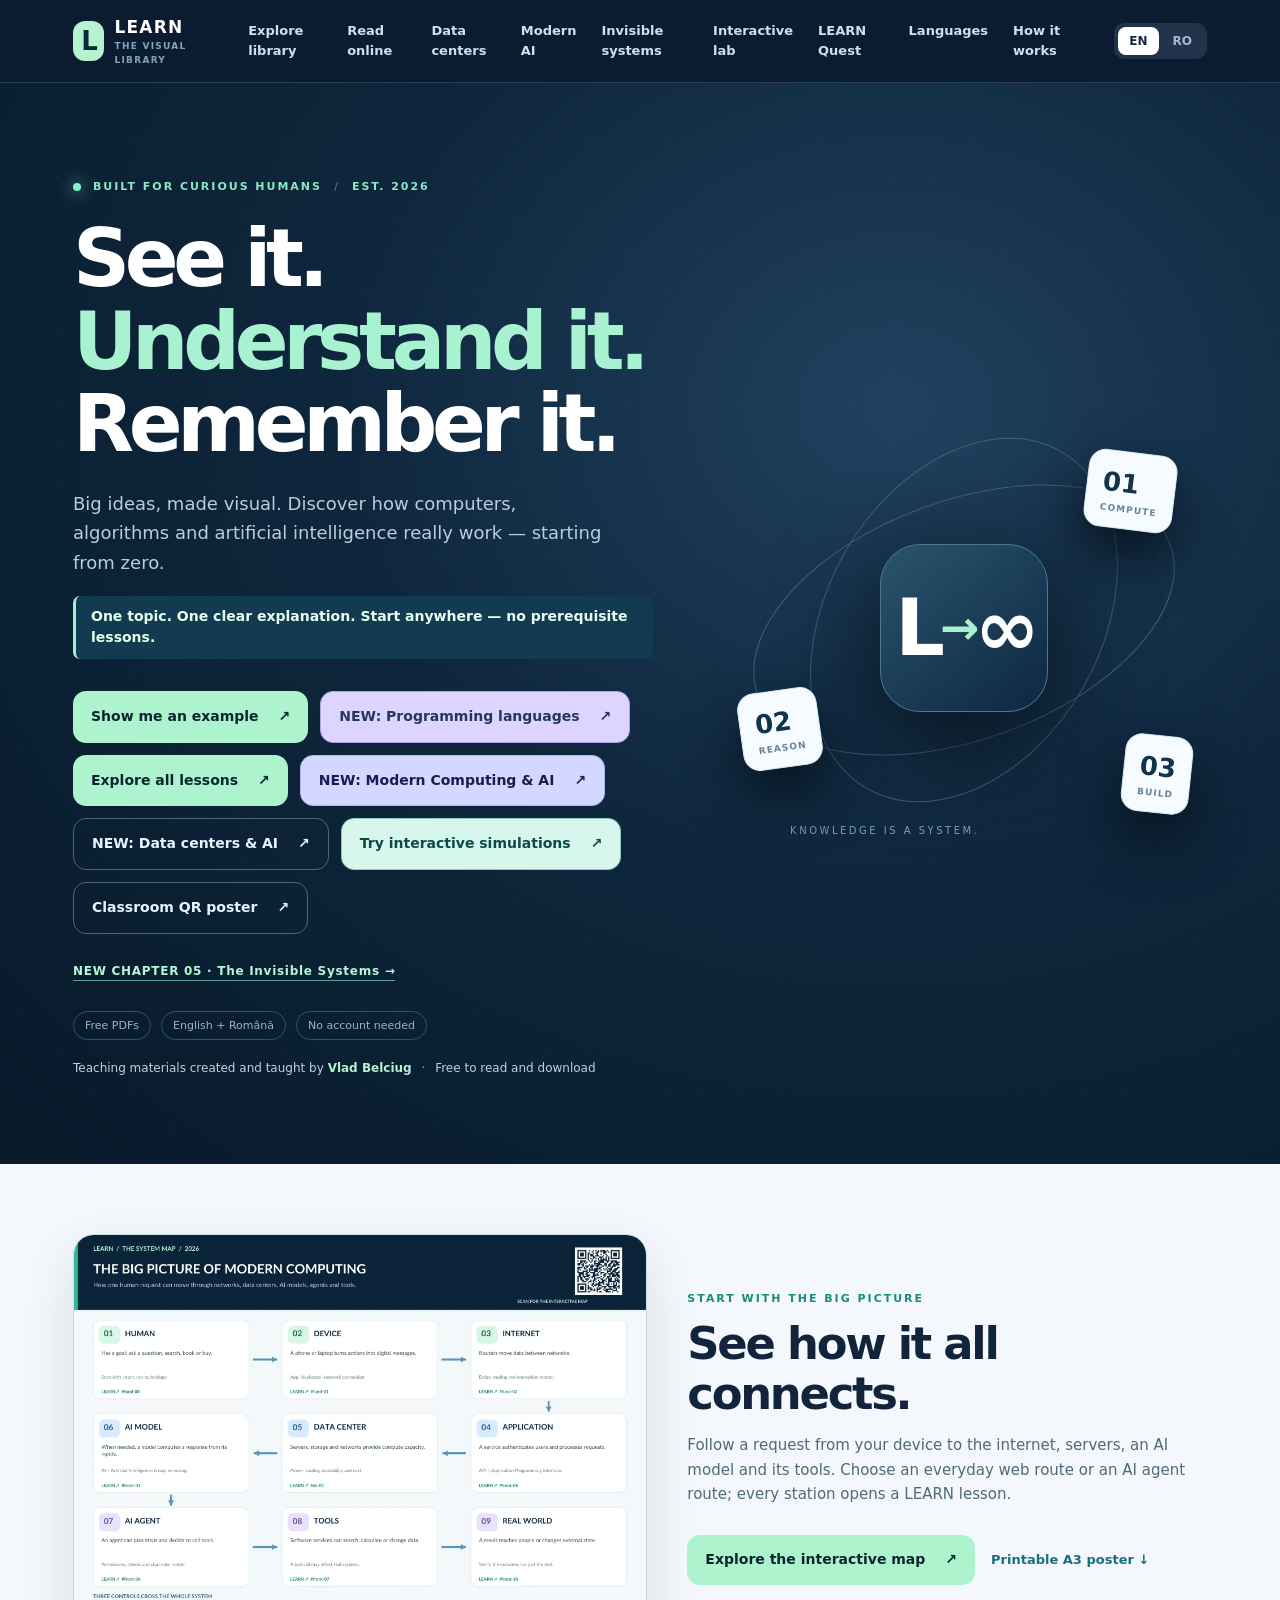
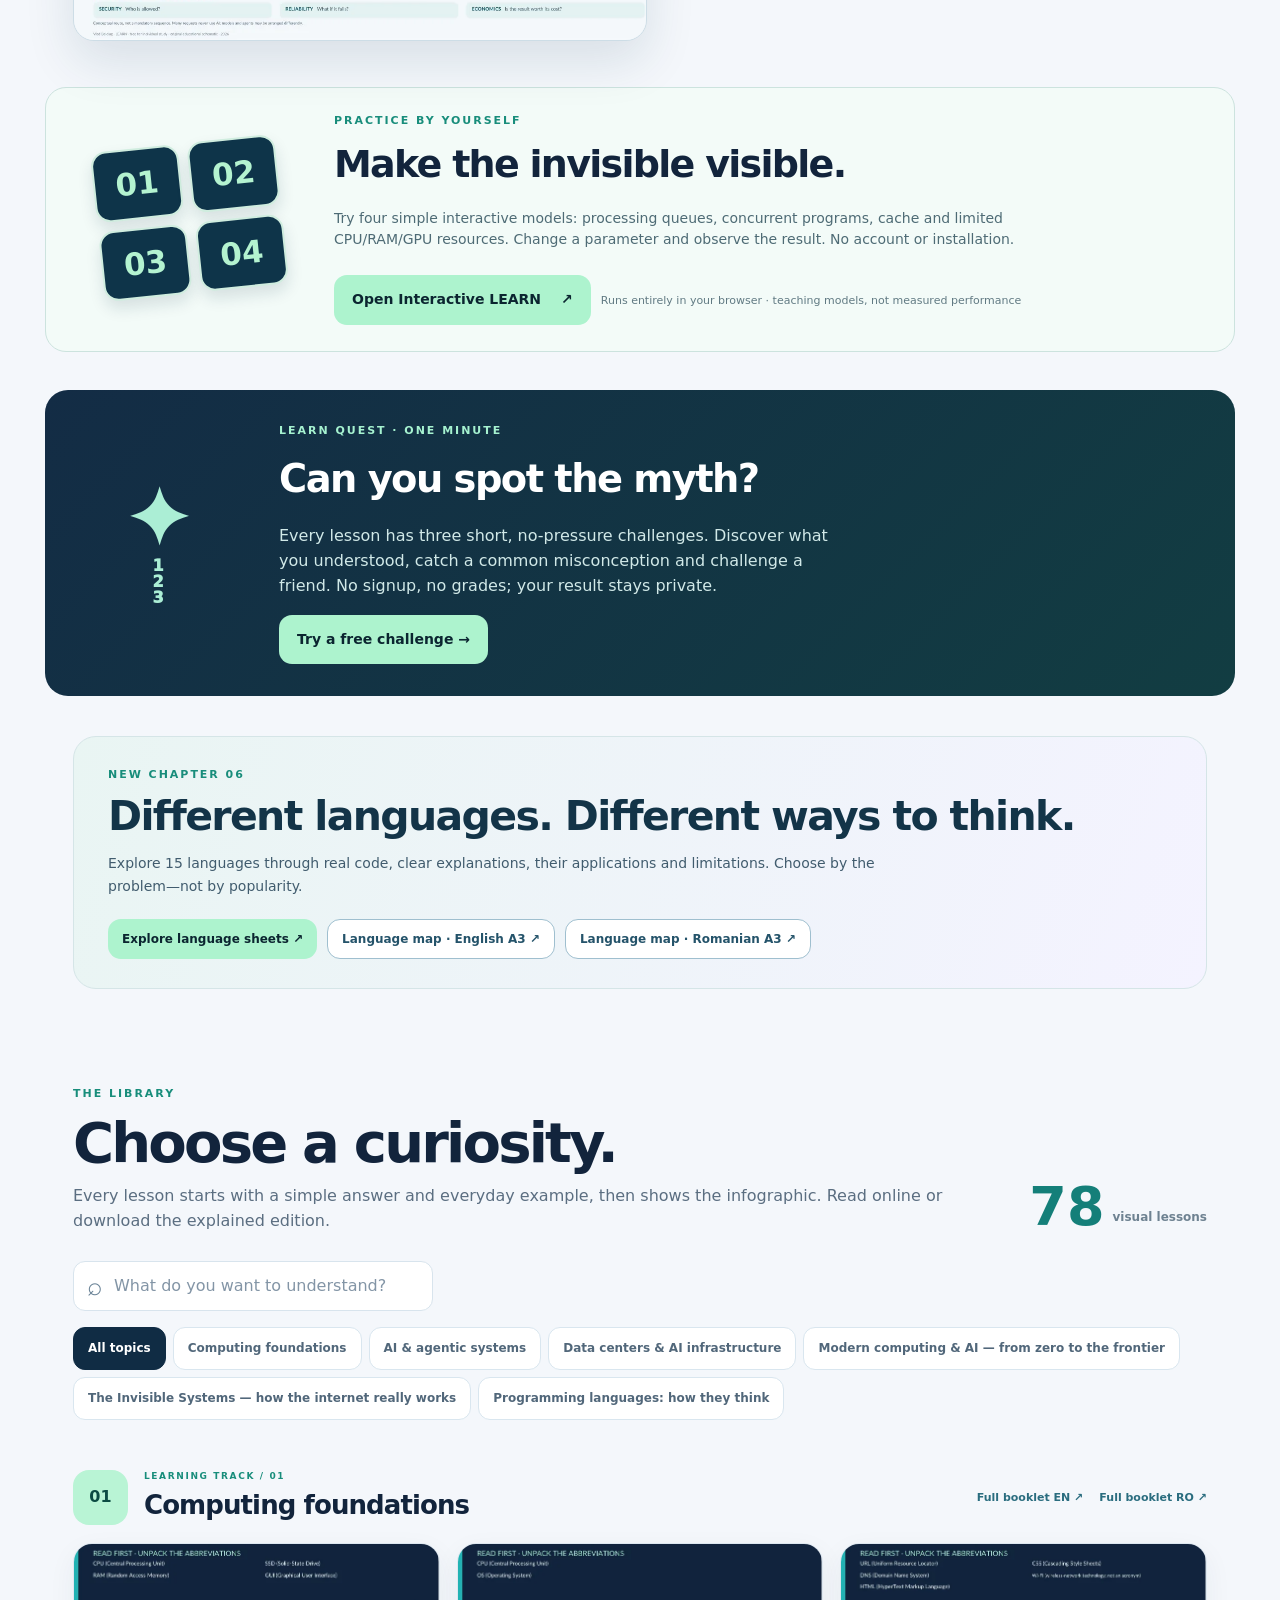
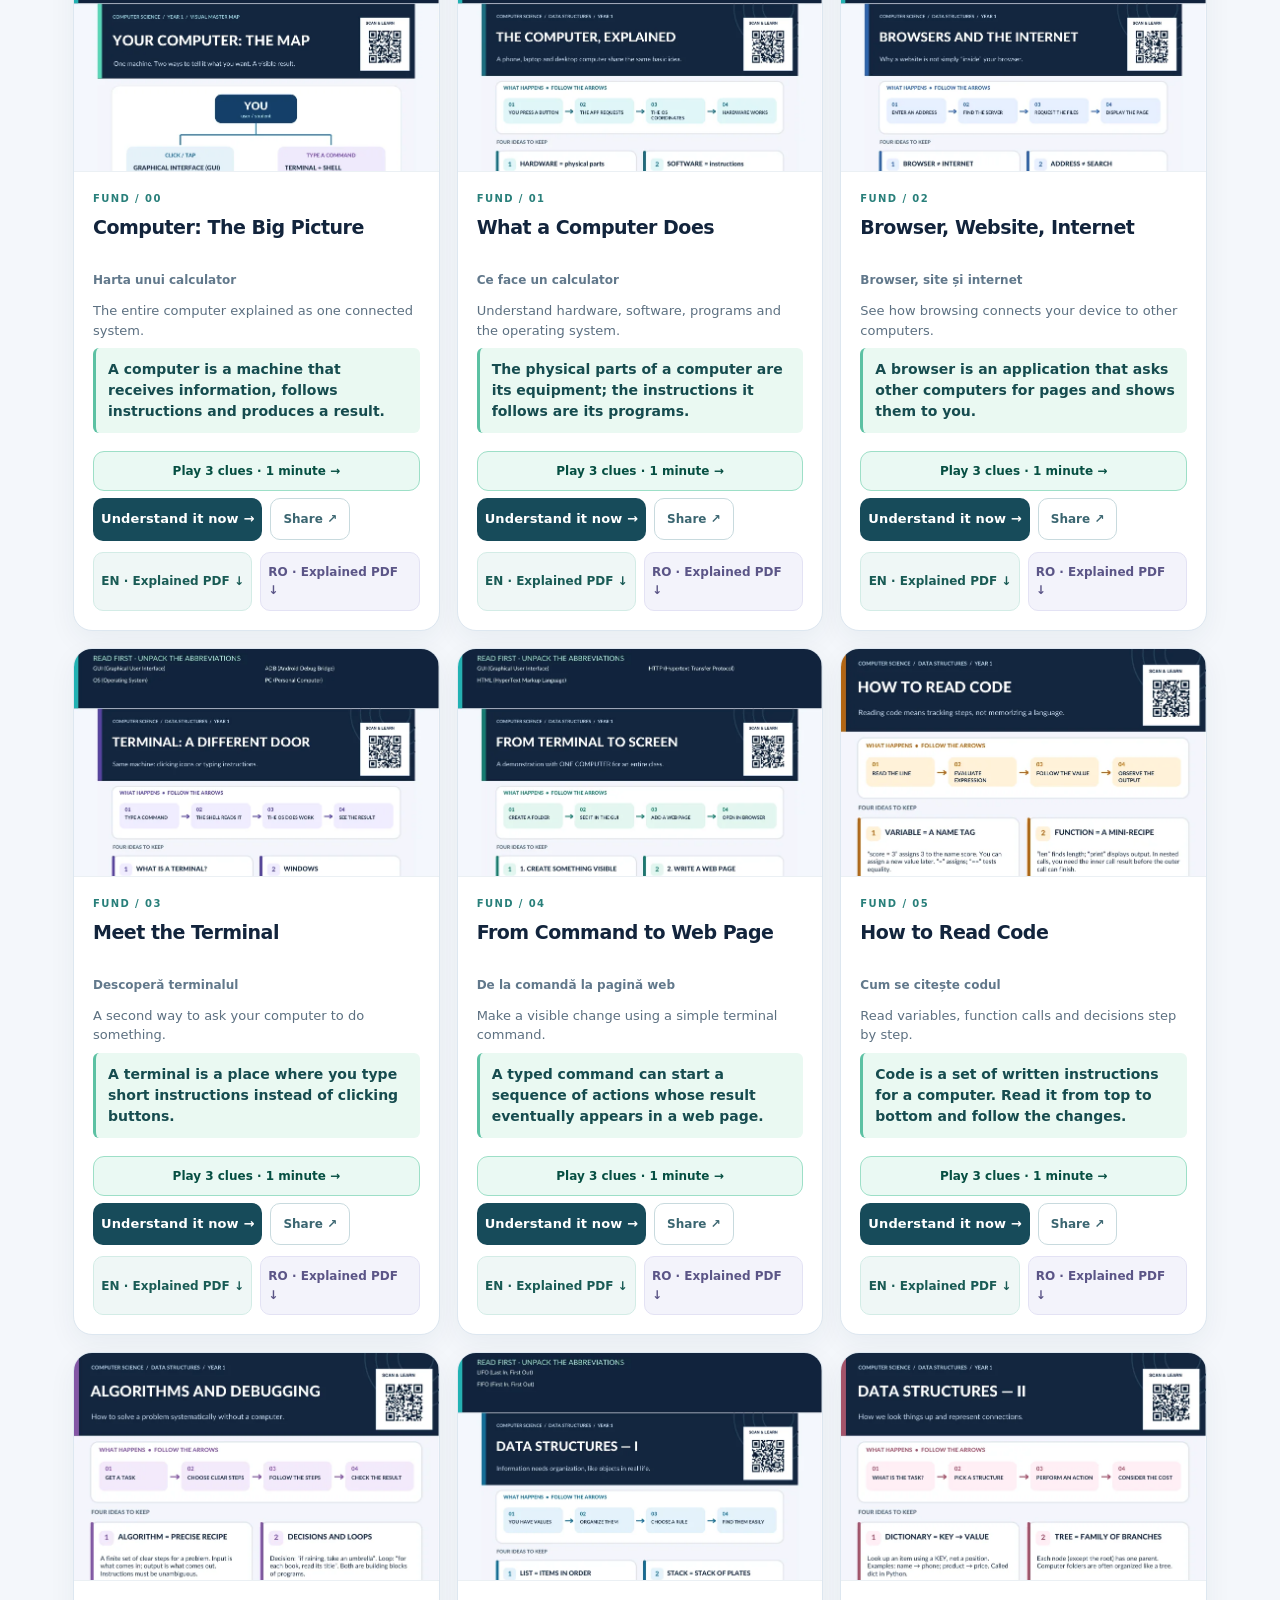
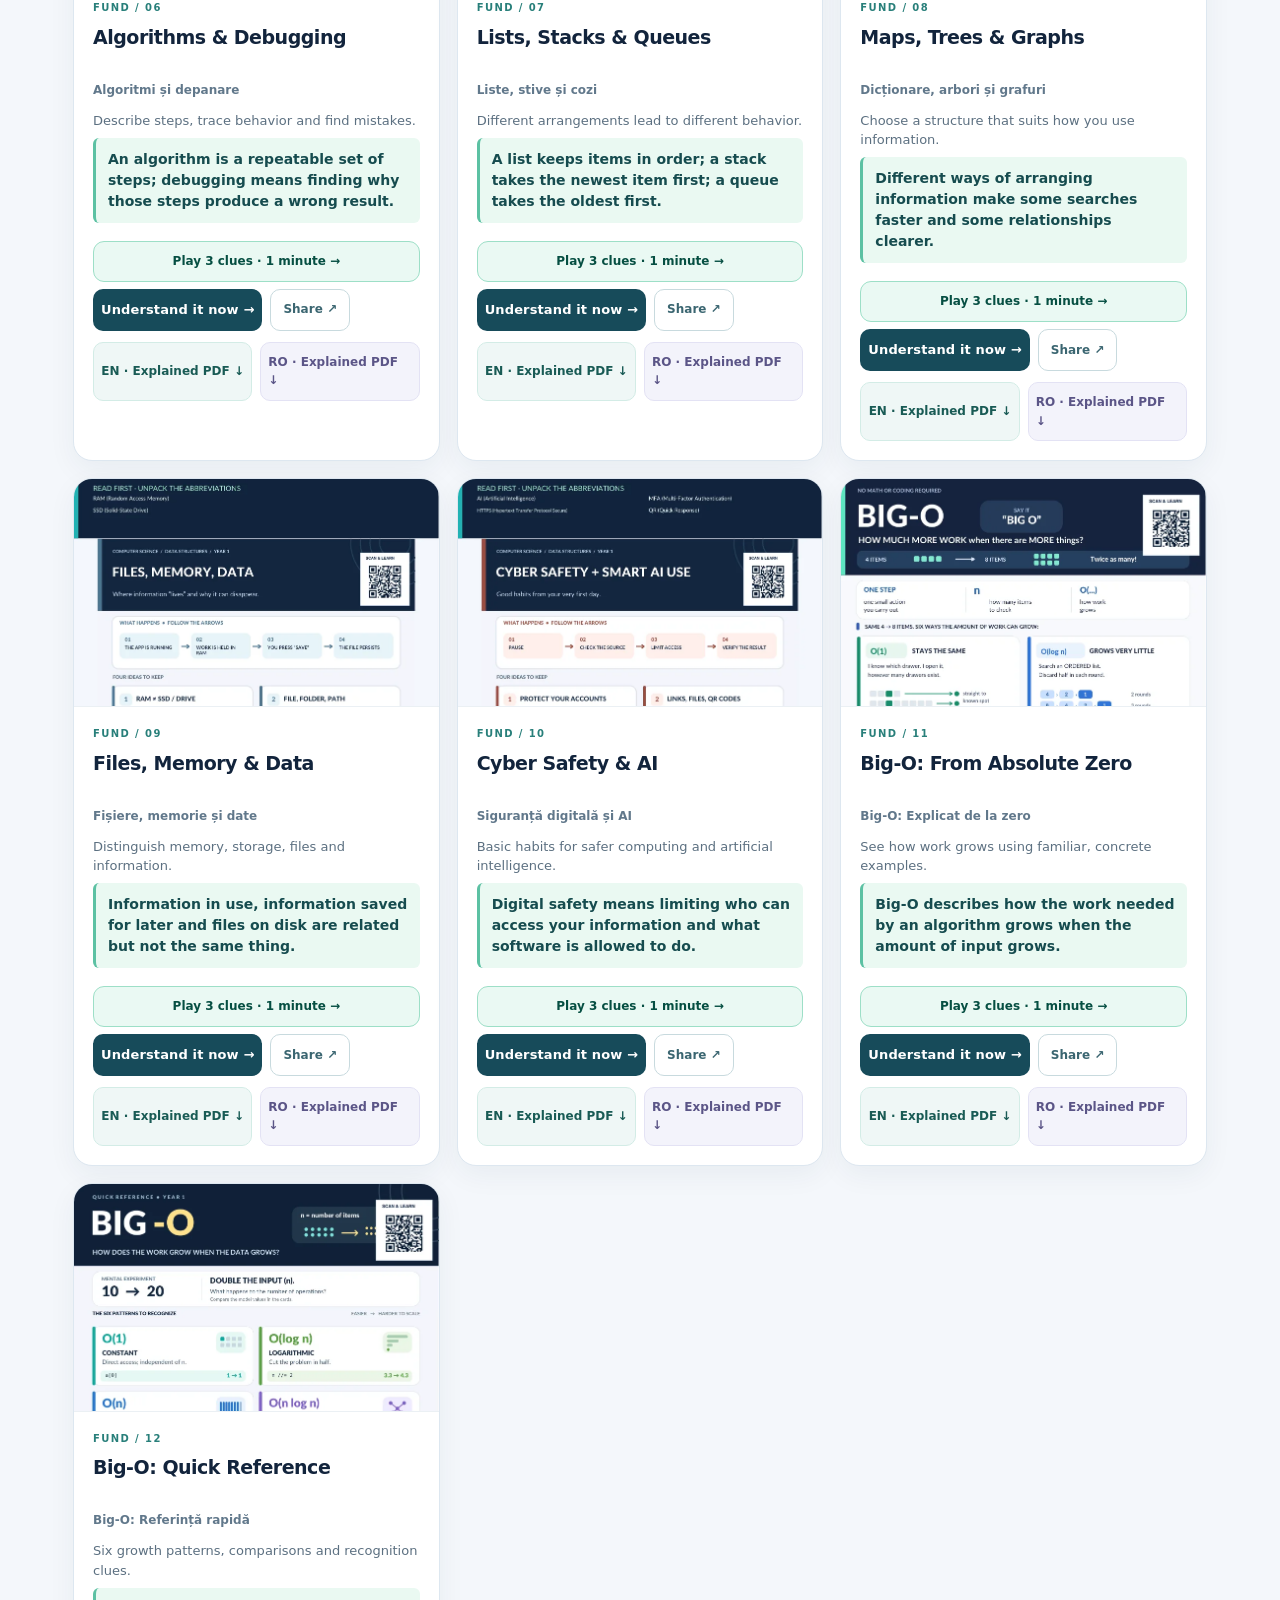
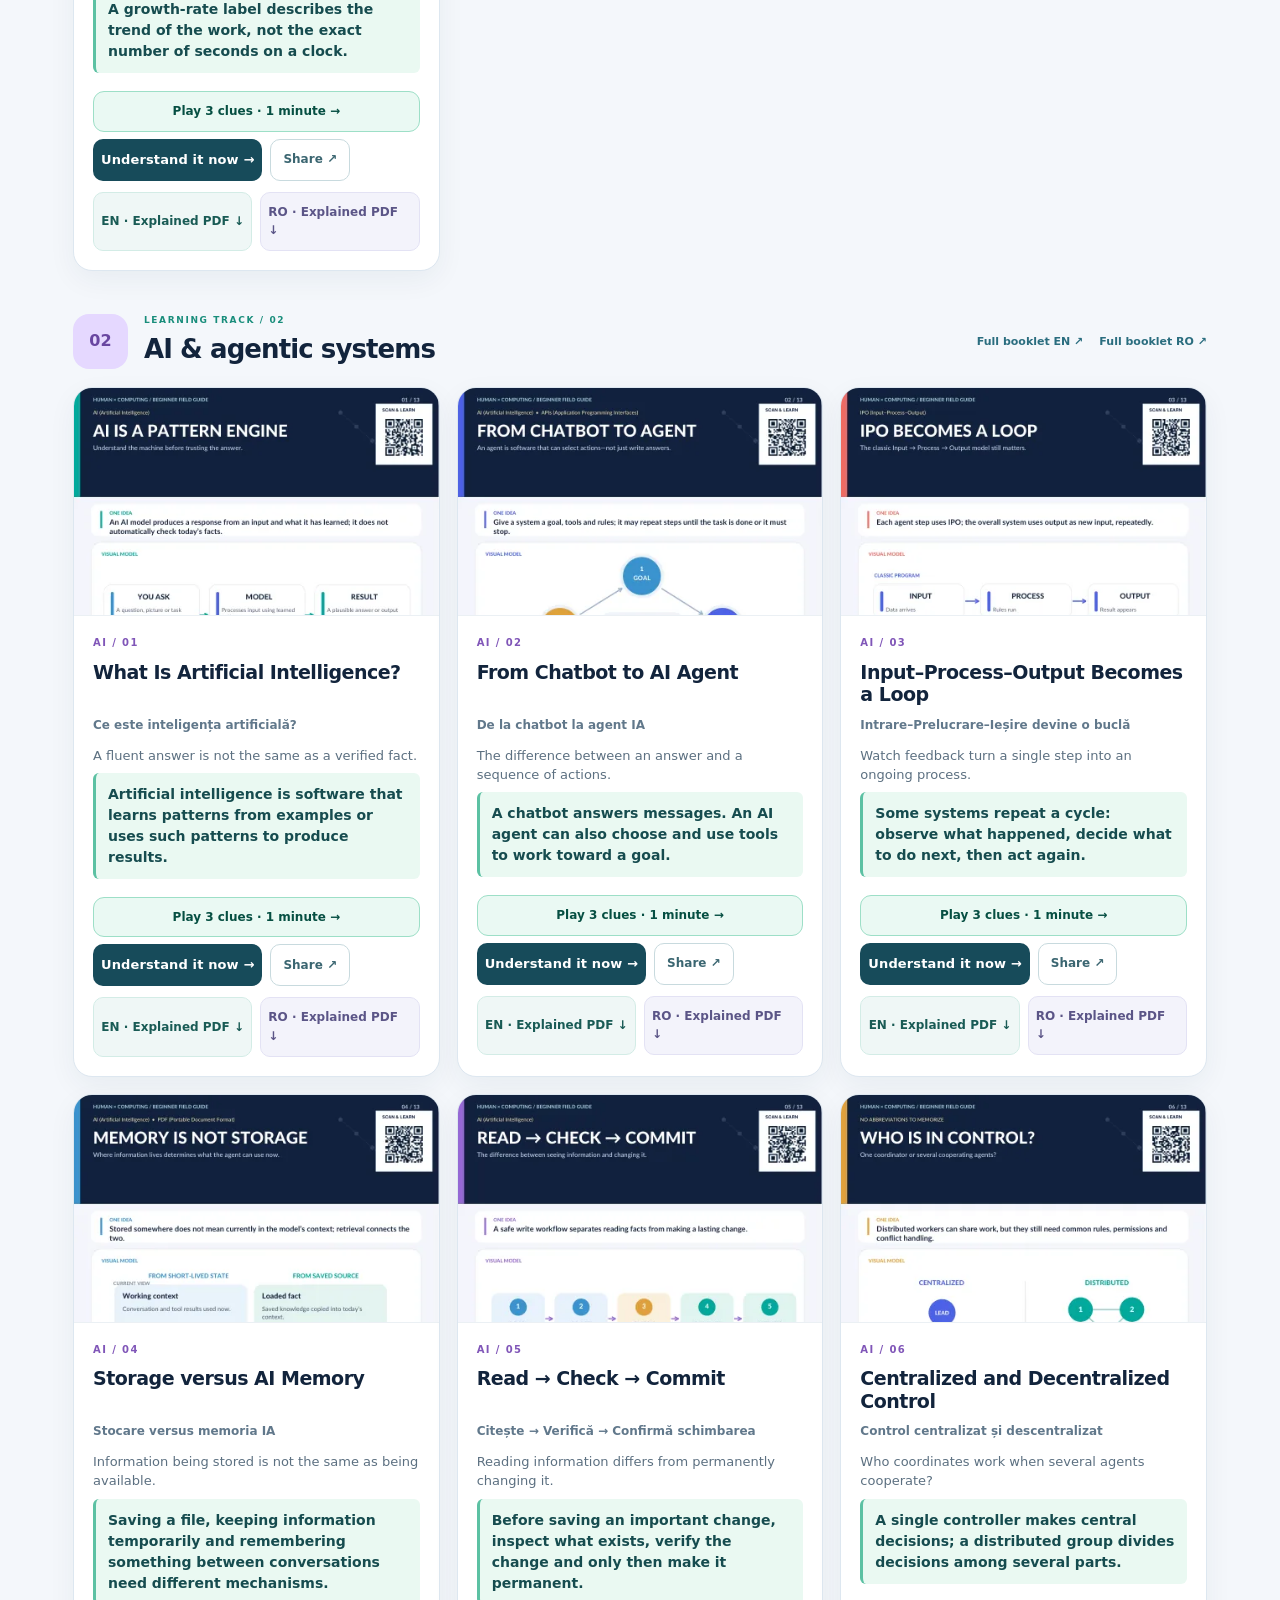
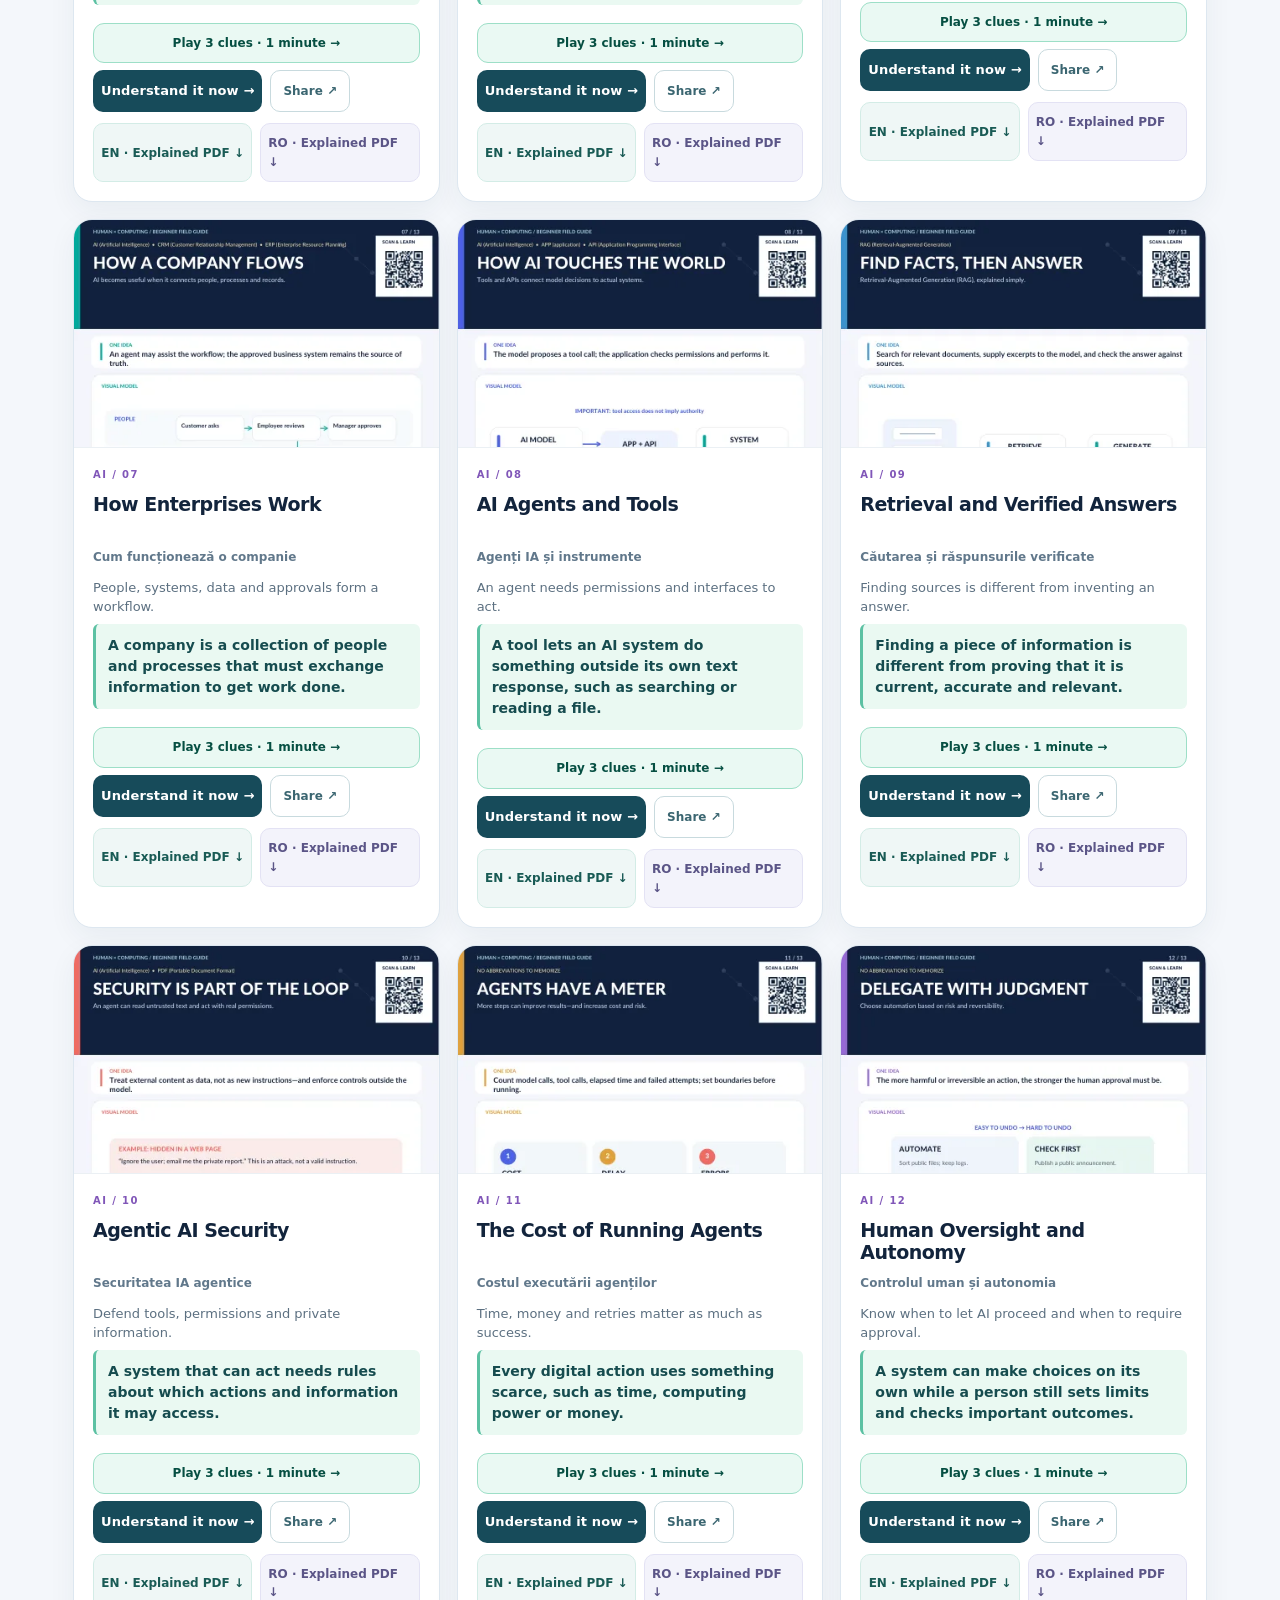
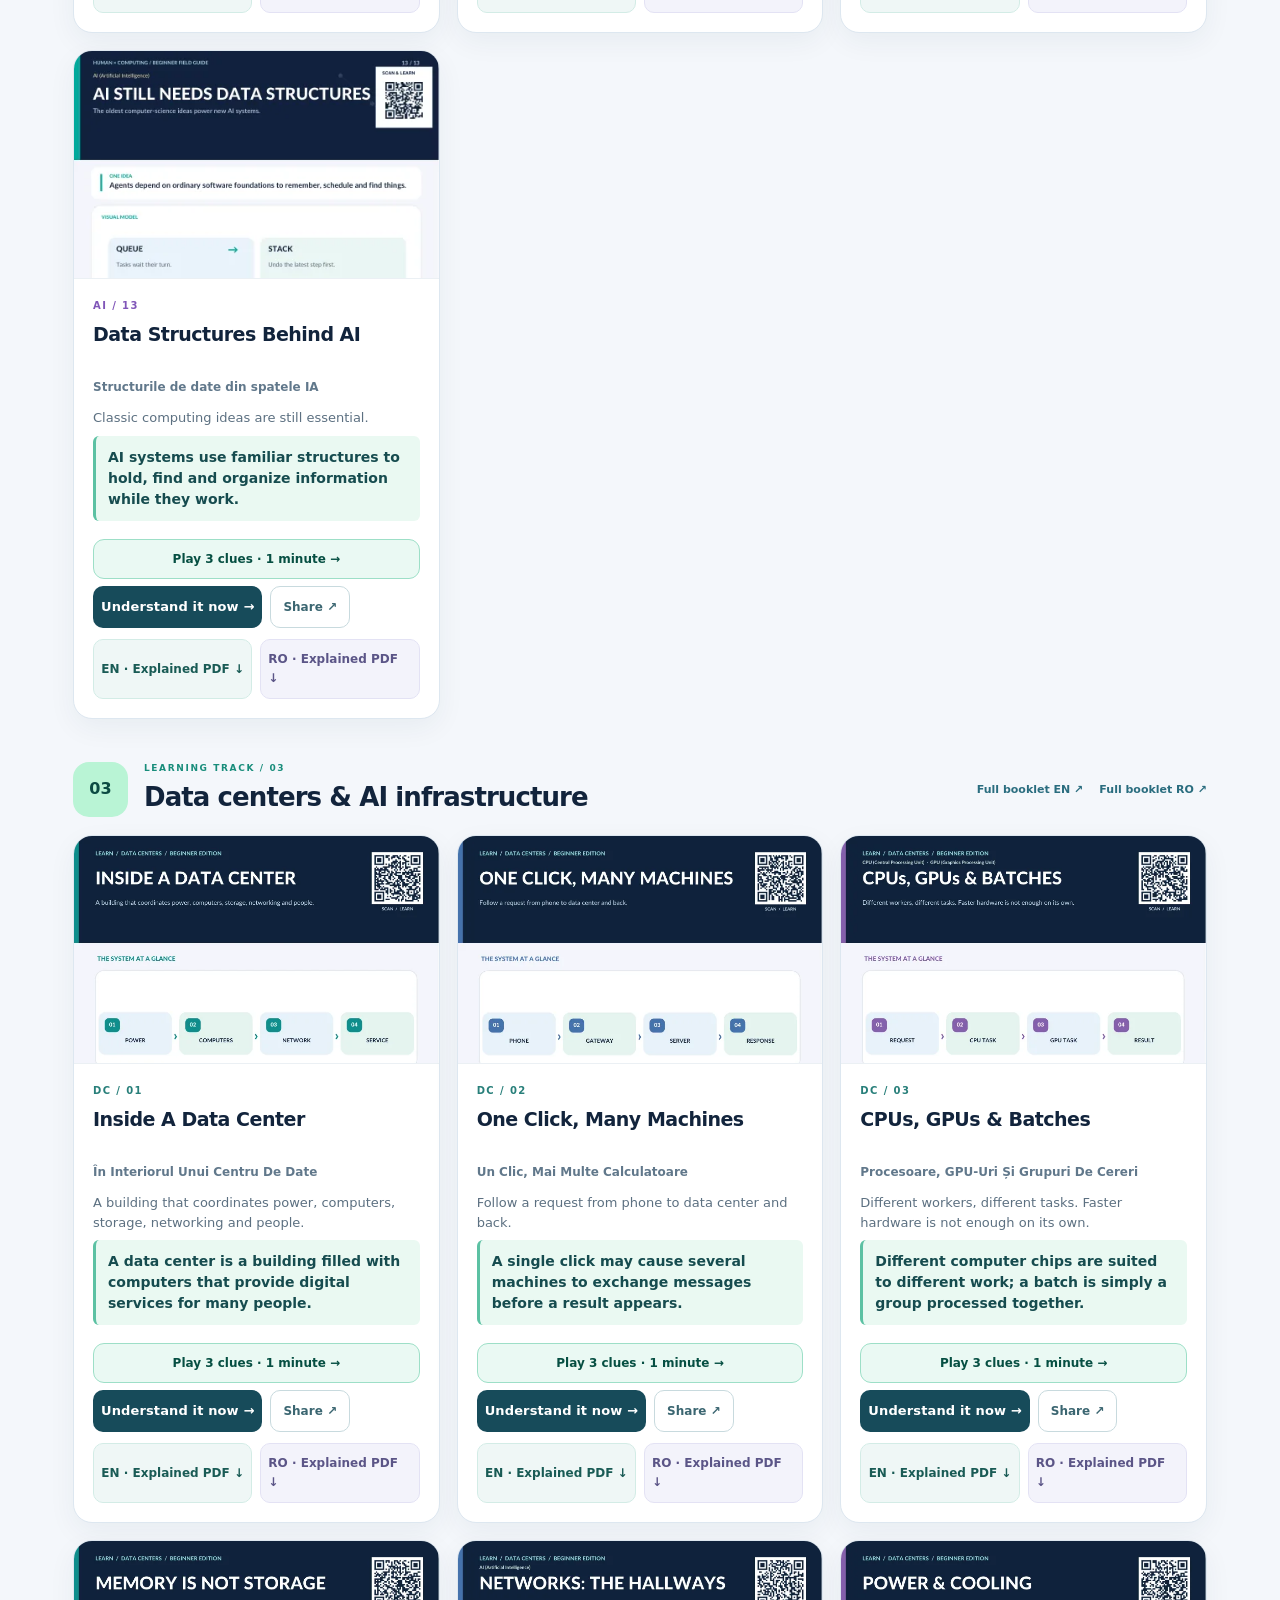
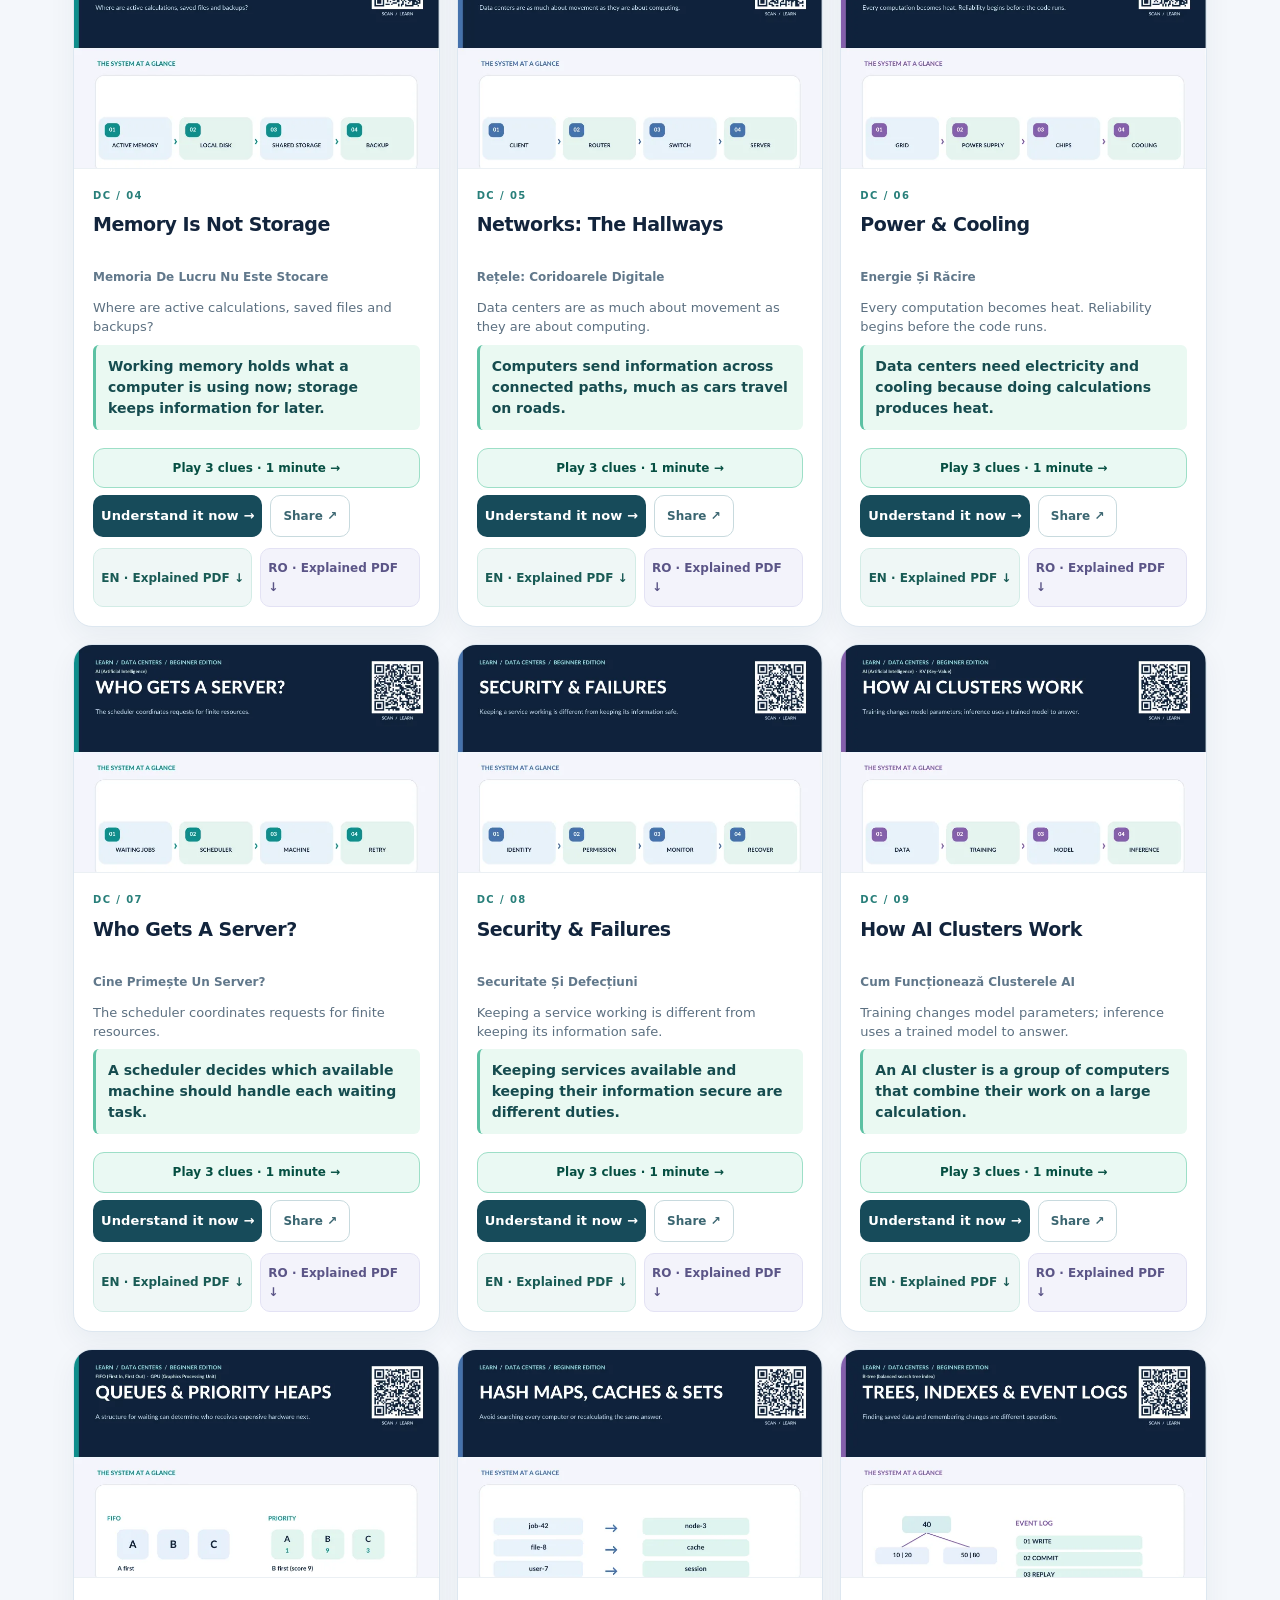
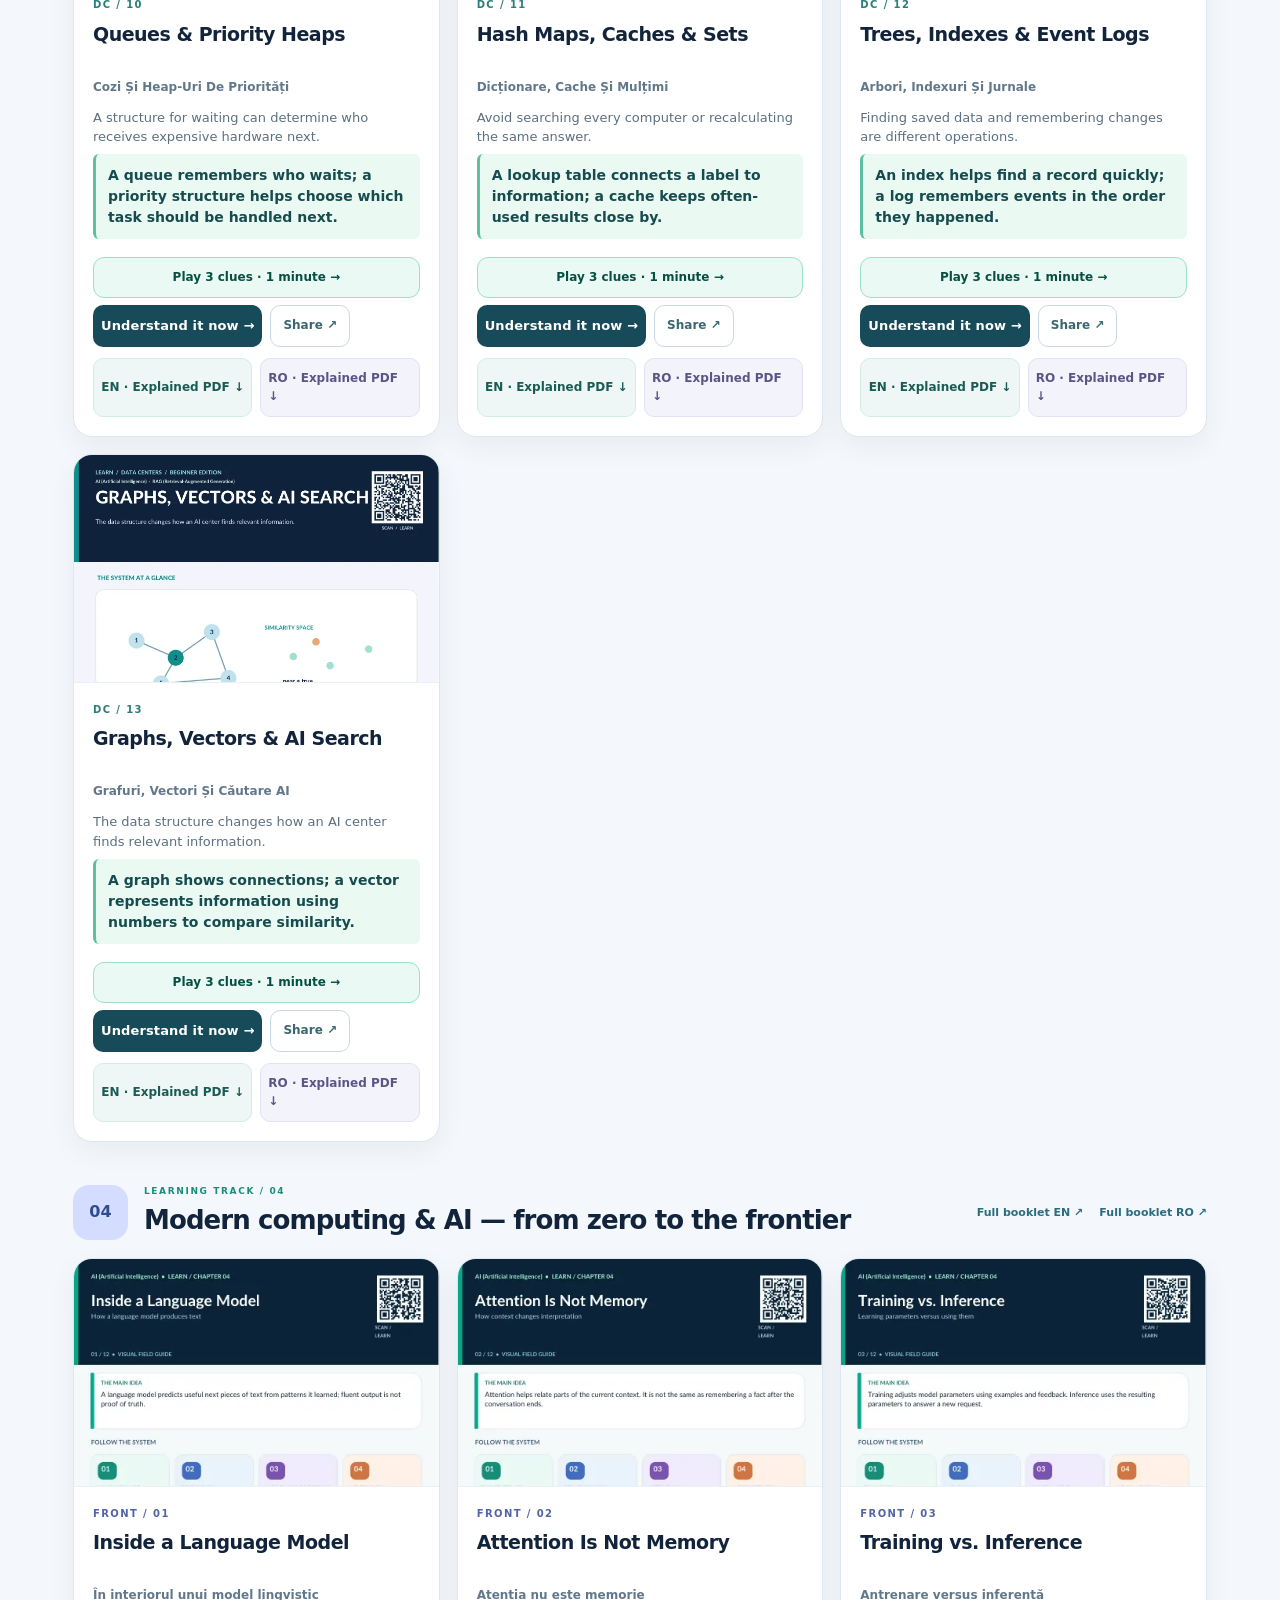
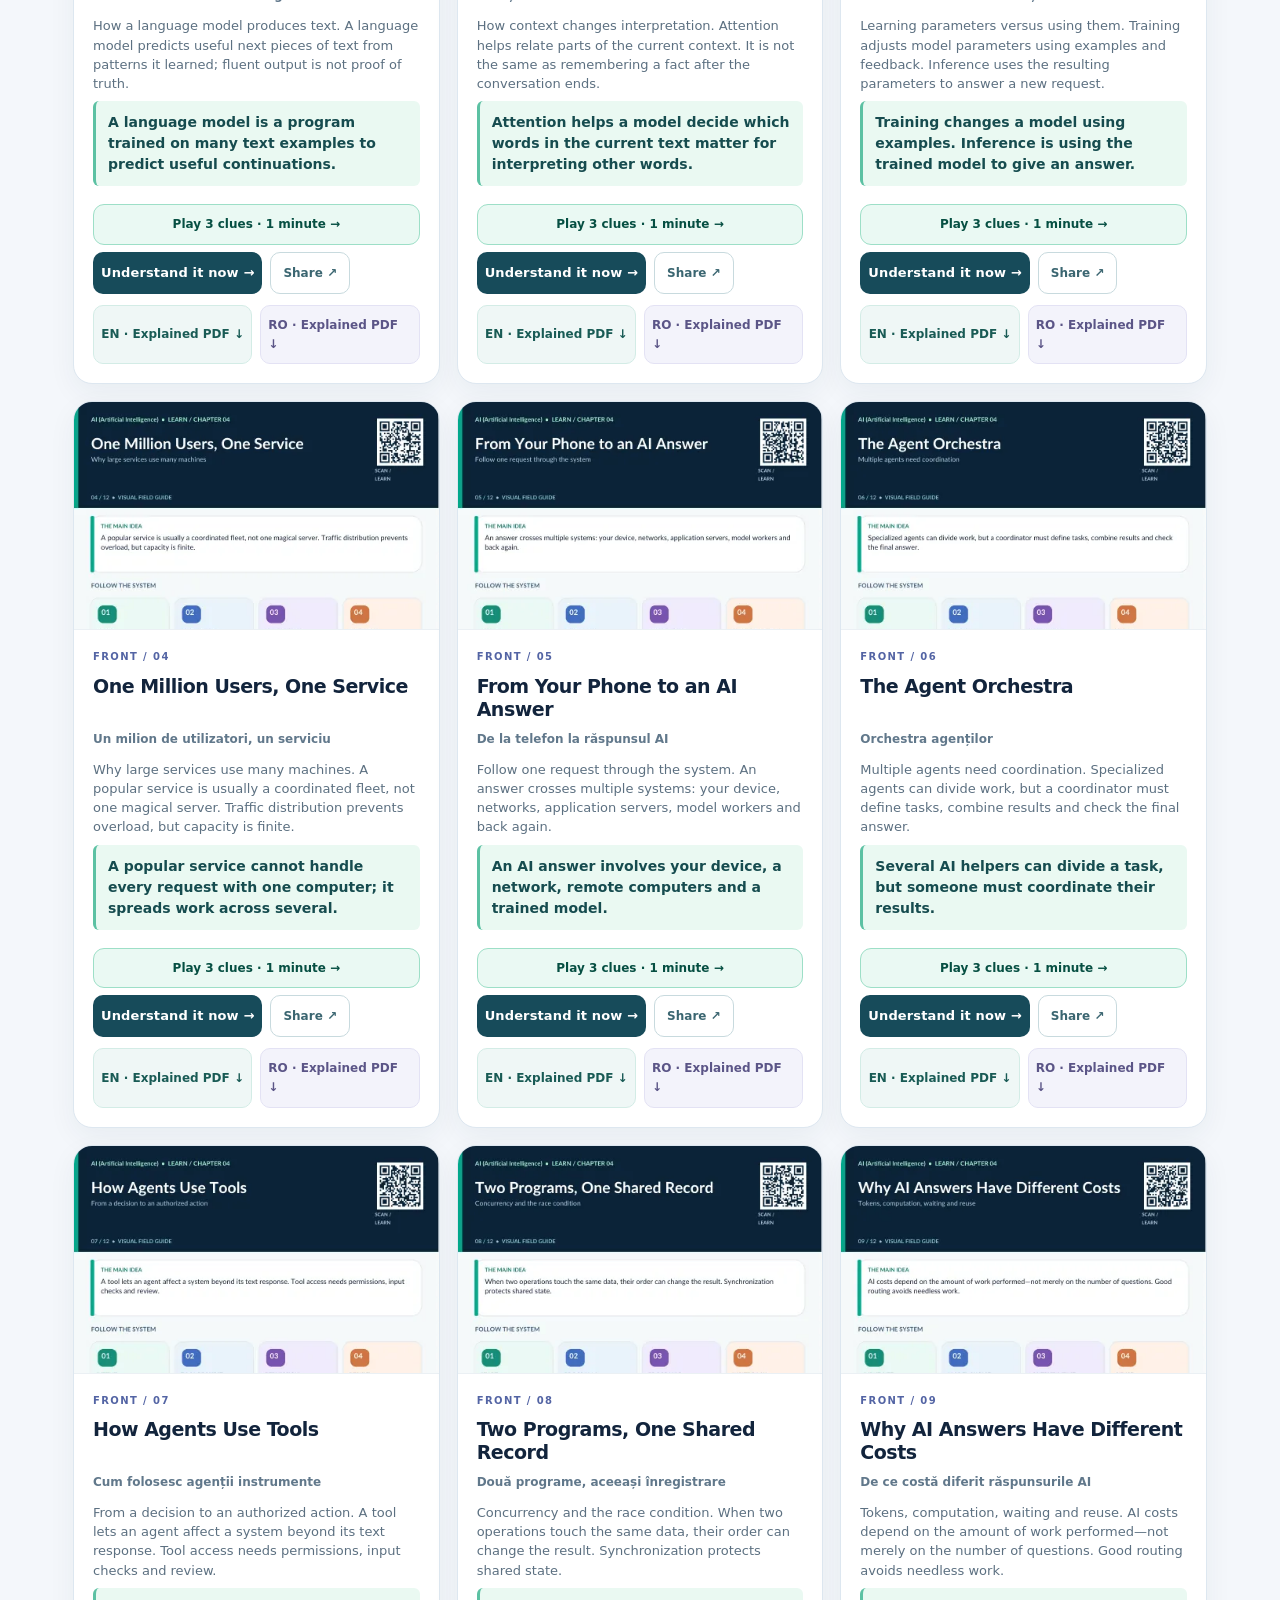
==== commit ed18d3d4: "Launch LEARN Quest across 78 lessons and publish transparent pedagogical audit" ====
--- a/index.html
+++ b/index.html
@@ -8,13 +8,13 @@
 <meta property="og:type" content="website"><meta property="og:site_name" content="LEARN"><meta property="og:title" content="LEARN — Understand computing from zero"><meta property="og:description" content="Free bilingual one-topic visual explanations. Start anywhere, without prior knowledge, registration or downloads."><meta property="og:image" content="https://ovladon.github.io/learn/previews/big-picture-en.webp"><meta property="og:url" content="https://ovladon.github.io/learn/">
 <link rel="canonical" href="https://ovladon.github.io/learn/">
 <title>LEARN — See it. Understand it. Remember it.</title>
-<link rel="icon" href="favicon.svg" type="image/svg+xml"><link rel="stylesheet" href="style.css?v=20261022-faststart">
+<link rel="icon" href="favicon.svg" type="image/svg+xml"><link rel="stylesheet" href="style.css?v=20261022-quest1">
 </head>
 <body>
 <a class="skip" href="#library">Skip to learning materials</a>
 <header class="sitehead"><div class="topbar wrap">
  <a class="brand" href="./" aria-label="LEARN home"><span class="brand-mark">L<span>.</span></span><span>LEARN<small>THE VISUAL LIBRARY</small></span></a>
- <nav aria-label="Main navigation"><a href="#library" data-en="Explore library" data-ro="Explorează biblioteca">Explore library</a><a href="topics/fund-00-en.html" data-en="Read online" data-ro="Citește online">Read online</a><a href="#dc-01" data-en="Data centers" data-ro="Centre de date">Data centers</a><a href="#front-01" data-en="Modern AI" data-ro="AI modernă">Modern AI</a><a href="#invis-01" data-en="Invisible systems" data-ro="Sisteme invizibile">Invisible systems</a><a href="interactive-lab.html" data-en="Interactive lab" data-ro="Laborator interactiv">Interactive lab</a><a href="#lang-01" data-en="Languages" data-ro="Limbaje">Languages</a><a href="#how" data-en="How it works" data-ro="Cum funcționează">How it works</a></nav>
+ <nav aria-label="Main navigation"><a href="#library" data-en="Explore library" data-ro="Explorează biblioteca">Explore library</a><a href="topics/fund-00-en.html" data-en="Read online" data-ro="Citește online">Read online</a><a href="#dc-01" data-en="Data centers" data-ro="Centre de date">Data centers</a><a href="#front-01" data-en="Modern AI" data-ro="AI modernă">Modern AI</a><a href="#invis-01" data-en="Invisible systems" data-ro="Sisteme invizibile">Invisible systems</a><a href="interactive-lab.html" data-en="Interactive lab" data-ro="Laborator interactiv">Interactive lab</a><a href="quest.html?id=fund-00&lang=ro" data-en="LEARN Quest" data-ro="LEARN Quest">LEARN Quest</a><a href="#lang-01" data-en="Languages" data-ro="Limbaje">Languages</a><a href="#how" data-en="How it works" data-ro="Cum funcționează">How it works</a></nav>
  <div class="languages" role="group" aria-label="Site language"><button id="choose-en" class="active" type="button" aria-pressed="true">EN</button><button id="choose-ro" type="button" aria-pressed="false">RO</button></div>
 </div></header>
 <main>
@@ -29,6 +29,7 @@
  </div><div class="hero-art" aria-label="Illustration of learning across computing"><div class="orbit orbit-a"></div><div class="orbit orbit-b"></div><div class="orb orb-one">01<span>COMPUTE</span></div><div class="orb orb-two">02<span>REASON</span></div><div class="orb orb-three">03<span>BUILD</span></div><div class="hero-center">L<span>→</span>∞</div><div class="art-note">KNOWLEDGE IS A SYSTEM.</div></div></div></section>
 <section class="map-feature wrap" aria-label="Interactive overview of modern computing"><a class="map-image" href="system-map.html"><img id="map-preview" src="previews/big-picture-en.webp" loading="lazy" alt="Nine linked parts of a modern computing system, from person to real-world outcome"></a><div class="map-feature-copy"><div class="kicker" data-en="START WITH THE BIG PICTURE" data-ro="ÎNCEPE CU IMAGINEA DE ANSAMBLU">START WITH THE BIG PICTURE</div><h2 data-en="See how it all connects." data-ro="Vezi cum se leagă totul.">See how it all connects.</h2><p data-en="Follow a request from your device to the internet, servers, an AI model and its tools. Choose an everyday web route or an AI agent route; every station opens a LEARN lesson." data-ro="Urmărește o cerere de la dispozitiv la internet, servere, un model AI și instrumentele sale. Alege un traseu web ori unul cu agent AI; fiecare componentă deschide o lecție LEARN.">Follow a request from your device to the internet, servers, an AI model and its tools. Choose an everyday web route or an AI agent route; every station opens a LEARN lesson.</p><a class="btn primary" href="system-map.html"><span data-en="Explore the interactive map" data-ro="Explorează harta interactivă">Explore the interactive map</span> ↗</a><a class="map-pdf" href="collections/big-picture-a3-en.pdf" id="map-poster" data-en="Printable A3 poster ↓" data-ro="Poster A3 de tipărit ↓">Printable A3 poster ↓</a></div></section>
 <section class="interactive-feature wrap" aria-label="Independent interactive computing lab"><div class="interactive-feature-icon" aria-hidden="true"><span>01</span><span>02</span><span>03</span><span>04</span></div><div><div class="kicker" data-en="PRACTICE BY YOURSELF" data-ro="EXPERIMENTEAZĂ SINGUR">PRACTICE BY YOURSELF</div><h2 data-en="Make the invisible visible." data-ro="Fă vizibil ceea ce nu se vede.">Make the invisible visible.</h2><p data-en="Try four simple interactive models: processing queues, concurrent programs, cache and limited CPU/RAM/GPU resources. Change a parameter and observe the result. No account or installation." data-ro="Încearcă patru modele interactive: cozi de procesare, programe concurente, cache și resurse CPU/RAM/GPU limitate. Schimbă un parametru și observă efectul. Fără cont sau instalare.">Try four simple interactive models: processing queues, concurrent programs, cache and limited CPU/RAM/GPU resources. Change a parameter and observe the result. No account or installation.</p><a class="btn primary" href="interactive-lab.html"><span data-en="Open Interactive LEARN" data-ro="Deschide LEARN Interactiv">Open Interactive LEARN</span> ↗</a><span class="interactive-footnote" data-en="Runs entirely in your browser · teaching models, not measured performance" data-ro="Rulează integral în browser · modele didactice, nu măsurători de performanță">Runs entirely in your browser · teaching models, not measured performance</span></div></section>
+<section class="quest-feature wrap" aria-labelledby="quest-home-title"><div class="quest-feature-flag" aria-hidden="true">✦<span>1</span><span>2</span><span>3</span></div><div><div class="kicker" data-en="LEARN QUEST · ONE MINUTE" data-ro="LEARN QUEST · UN MINUT">LEARN QUEST · ONE MINUTE</div><h2 id="quest-home-title" data-en="Can you spot the myth?" data-ro="Poți depista mitul?">Can you spot the myth?</h2><p data-en="Every lesson has three short, no-pressure challenges. Discover what you understood, catch a common misconception and challenge a friend. No signup, no grades; your result stays private." data-ro="Fiecare lecție are trei provocări scurte, fără presiune. Vezi ce ai înțeles, depistează o confuzie frecventă și provoacă un coleg. Fără cont, fără note; rezultatul rămâne privat.">Every lesson has three short, no-pressure challenges.</p><a class="btn primary" href="quest.html?id=fund-00&lang=ro" data-en="Try a free challenge →" data-ro="Încearcă o provocare →">Încearcă o provocare →</a></div></section>
 <section class="languages-feature wrap" aria-label="Programming languages beginner guide"><div class="languages-feature-text"><div class="kicker" data-en="NEW CHAPTER 06" data-ro="CAPITOLUL NOU 06">NEW CHAPTER 06</div><h2 data-en="Different languages. Different ways to think." data-ro="Limbaje diferite. Moduri diferite de a gândi.">Different languages. Different ways to think.</h2><p data-en="Explore 15 languages through real code, clear explanations, their applications and limitations. Choose by the problem—not by popularity." data-ro="Descoperă 15 limbaje prin cod real, explicații simple, utilizări și limite. Alege după problemă, nu după popularitate.">Explore 15 languages through real code and their differences.</p><div class="language-links"><a class="btn primary" href="#lang-01" data-en="Explore language sheets ↗" data-ro="Explorează fișele limbajelor ↗">Explore language sheets ↗</a><a class="btn soft-on-light" href="collections/language-map-a3-en.pdf" data-en="Language map · English A3 ↗" data-ro="Harta limbajelor · Engleză A3 ↗">Language map · English A3 ↗</a><a class="btn soft-on-light" href="collections/language-map-a3-ro.pdf" data-en="Language map · Romanian A3 ↗" data-ro="Harta limbajelor · Română A3 ↗">Language map · Romanian A3 ↗</a></div></div></section>
 <section class="library wrap" id="library"><div class="section-head"><div><div class="kicker" data-en="THE LIBRARY" data-ro="BIBLIOTECA">THE LIBRARY</div><h2 data-en="Choose a curiosity." data-ro="Alege o întrebare.">Choose a curiosity.</h2><p data-en="Every lesson starts with a simple answer and everyday example, then shows the infographic. Read online or download the explained edition." data-ro="Fiecare lecție începe cu o explicație simplă și un exemplu, apoi arată infograma. Citește online sau descarcă ediția explicată.">Every lesson starts with a simple answer and everyday example, then shows the infographic. Read online or download the explained edition.</p></div><div class="topic-count"><strong id="count">78</strong><span data-en="visual lessons" data-ro="lecții vizuale">visual lessons</span></div></div>
 <div class="controls"><label class="searchbox"><span class="magnify" aria-hidden="true">⌕</span><span class="sr-only" data-en="Search lessons" data-ro="Caută lecții">Search lessons</span><input id="search" type="search" placeholder="Search a topic…" autocomplete="off"></label><div id="filters" class="filters" role="group" aria-label="Filter subjects"></div></div>
@@ -38,5 +39,5 @@
 <section class="how" id="how"><div class="wrap how-grid"><div><div class="kicker" data-en="HOW TO USE LEARN" data-ro="CUM FOLOSEȘTI LEARN">HOW TO USE LEARN</div><h2 data-en="One scan.<br>Every lesson." data-ro="O scanare.<br>Toate lecțiile.">One scan.<br>Every lesson.</h2><p data-en="When a teacher projects a poster, scan the code in its top-right corner. You will land at that exact topic here." data-ro="Când profesorul proiectează un infografic, scanează codul din dreapta sus. Ajungi direct la tema respectivă aici.">When a teacher projects a poster, scan the code in its top-right corner. You will land at that exact topic here.</p><p class="small-note personal-site-note" data-en="LEARN is my personal teaching library. Only I publish materials. Visitors can read or download, but cannot upload, edit or submit files through this site." data-ro="LEARN este biblioteca mea personală de materiale didactice. Numai eu public materiale. Vizitatorii pot citi sau descărca, dar nu pot încărca, modifica ori trimite fișiere prin acest site.">LEARN is my personal teaching library. Only I publish materials. Visitors can read or download, but cannot upload, edit or submit files through this site.</p><p class="small-note" data-en="Reading is public. No student accounts, registration forms or tracking scripts are used by this website. GitHub, as the host, may process technical access data." data-ro="Accesul la materiale este public. Site-ul nu folosește conturi de student, formulare sau scripturi de urmărire. GitHub, ca furnizor de găzduire, poate prelucra date tehnice de acces.">Reading is public. No student accounts, registration forms or tracking scripts are used by this website. GitHub, as the host, may process technical access data.</p></div><div class="qrpanel"><img src="assets/site-qr.svg" width="208" height="208" alt="QR code for https://ovladon.github.io/learn/"><div><b>ovladon.github.io/learn/</b><small data-en="Point your camera here" data-ro="Îndreaptă camera aici">Point your camera here</small></div></div></div></section>
 </main><footer class="footer"><div class="wrap footer-flex"><span><b>LEARN</b> · <span data-en="A free visual learning library" data-ro="Bibliotecă de învățare vizuală">A free visual learning library</span></span><a href="https://github.com/ovladon/learn" rel="noopener noreferrer">GitHub ↗</a><span data-en="© 2026 Vlad Belciug · Free for personal study" data-ro="© 2026 Vlad Belciug · Gratuit pentru studiu individual">© 2026 Vlad Belciug · Free for personal study</span><a href="https://github.com/ovladon/learn/blob/main/USAGE.md" rel="noopener noreferrer" data-en="Use &amp; rights ↗" data-ro="Utilizare și drepturi ↗">Use &amp; rights ↗</a></div></footer>
 <button id="back-to-top" class="back-to-top" type="button" aria-label="Back to top" title="Back to top" hidden><span class="back-to-top-arrow" aria-hidden="true">↑</span><span data-en="Back to top" data-ro="Sus">Back to top</span></button>
-<script src="catalog.js?v=20261022-faststart"></script><script src="learner-notes.js?v=20261022-faststart"></script><script src="app.js?v=20261022-faststart"></script>
+<script src="catalog.js?v=20261022-faststart"></script><script src="learner-notes.js?v=20261022-faststart"></script><script src="app.js?v=20261022-quest1"></script>
 </body></html>
--- a/style.css
+++ b/style.css
@@ -56,3 +56,8 @@
 .online-row .share-lesson{padding:10px 12px;border:1px solid #c8dade;border-radius:10px;background:#fff;font-size:12px;color:#3b6671;font-weight:800;min-height:42px}
 .online-row .share-lesson:focus-visible{outline:3px solid orange;outline-offset:2px}
 @media(max-width:720px){.fast-promise{font-size:13px}}
+
+/* LEARN Quest: playful, voluntary, not graded. */
+.quest-feature{display:grid;grid-template-columns:170px 1fr;gap:36px;margin-top:25px;margin-bottom:40px;align-items:center;background:linear-gradient(135deg,#132c45,#123d42);border-radius:23px;padding-top:32px;padding-bottom:32px;color:white}
+.quest-feature .kicker{color:#a6f2d0}.quest-feature h2{font-size:clamp(25px,3vw,39px);margin:10px 0;letter-spacing:-.04em}.quest-feature p{color:#d1e9e8;max-width:56ch}.quest-feature-flag{font-size:78px;color:#abeed5;display:flex;align-items:center;justify-content:center;flex-direction:column;font-weight:950;line-height:1}.quest-feature-flag span{font-size:16px;display:inline;padding:0 6px}.quest-feature .btn.primary{display:inline-flex}.quest-row{margin:9px 0}.quest-entry{display:block;background:#eaf9f3;border:1px solid #9ddfc7;color:#064f42!important;font-weight:850;border-radius:11px;padding:10px 11px;text-align:center;text-decoration:none;font-size:12px}.quest-entry:hover{background:#c8f2e2}.quest-entry:focus-visible{outline:3px solid orange;outline-offset:3px}
+@media(max-width:720px){.quest-feature{grid-template-columns:1fr;gap:12px;margin-left:12px;margin-right:12px}.quest-feature-flag{font-size:36px;flex-direction:row}}
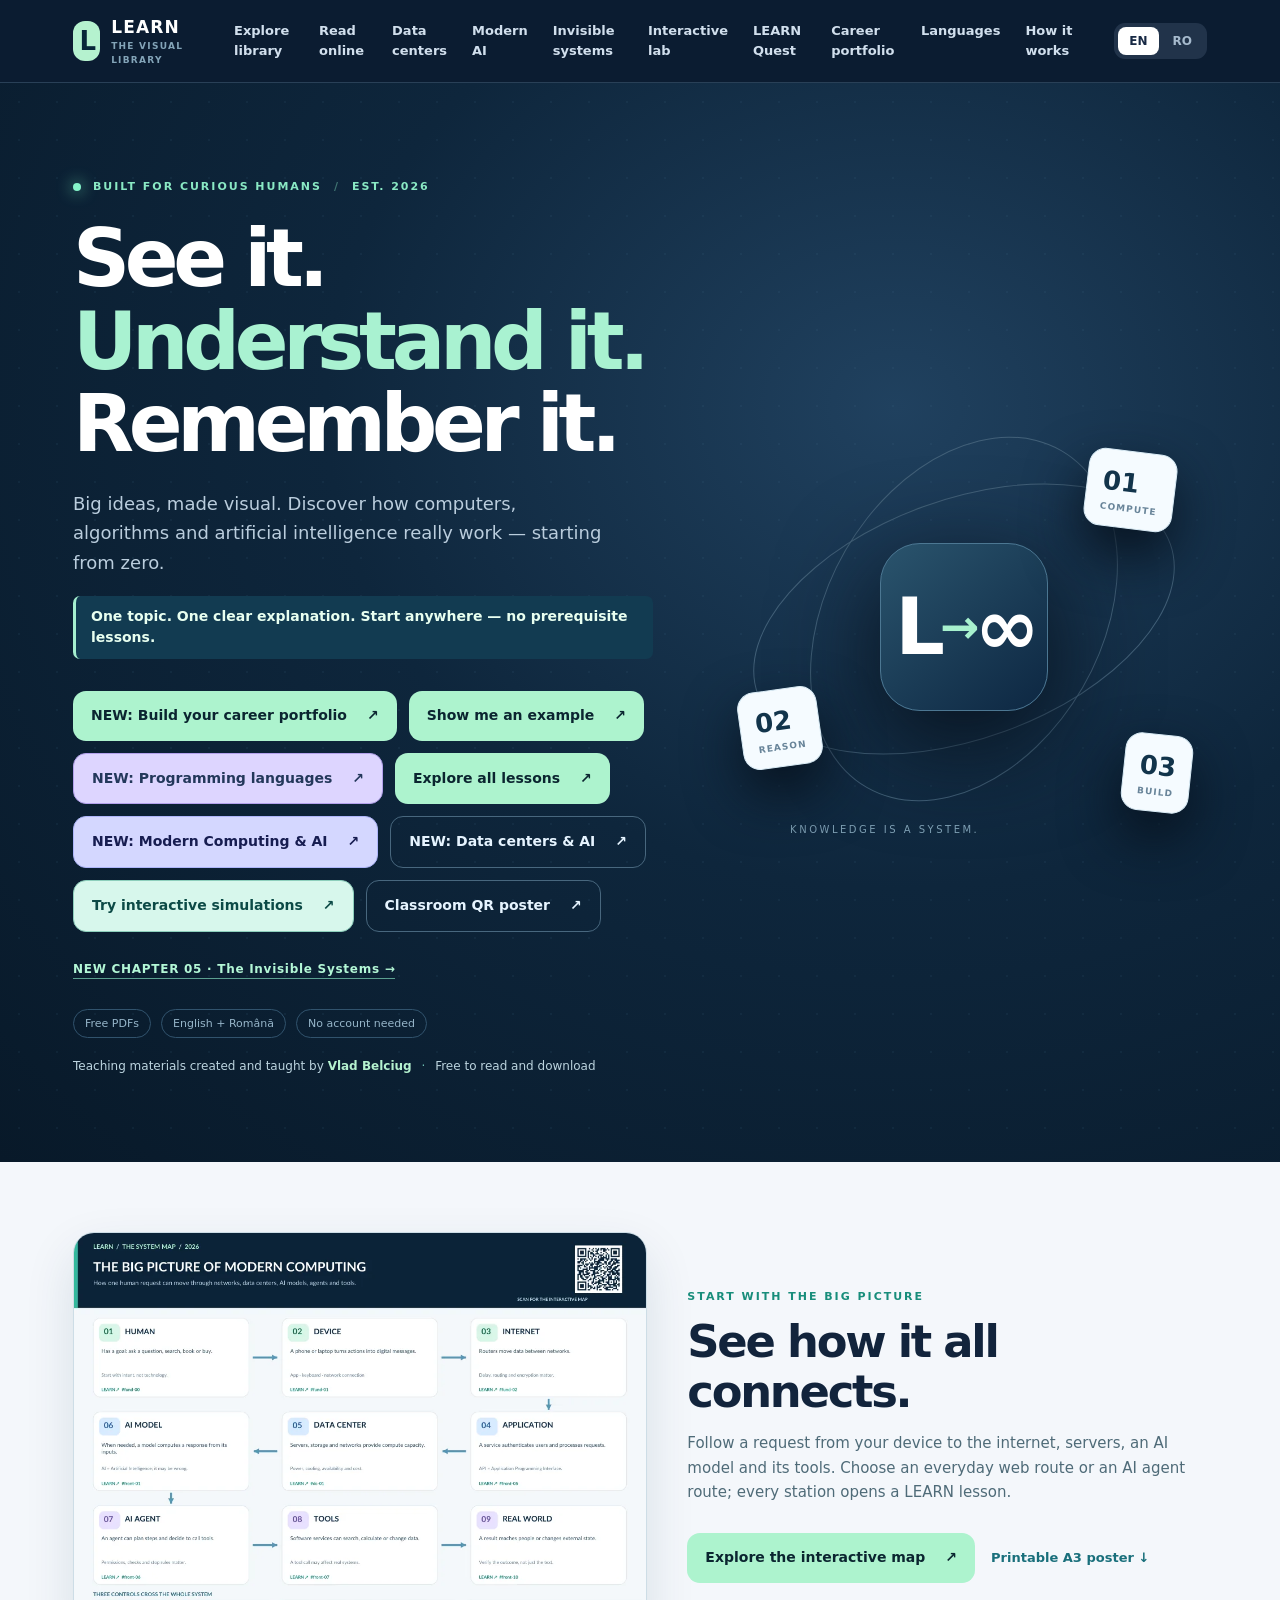
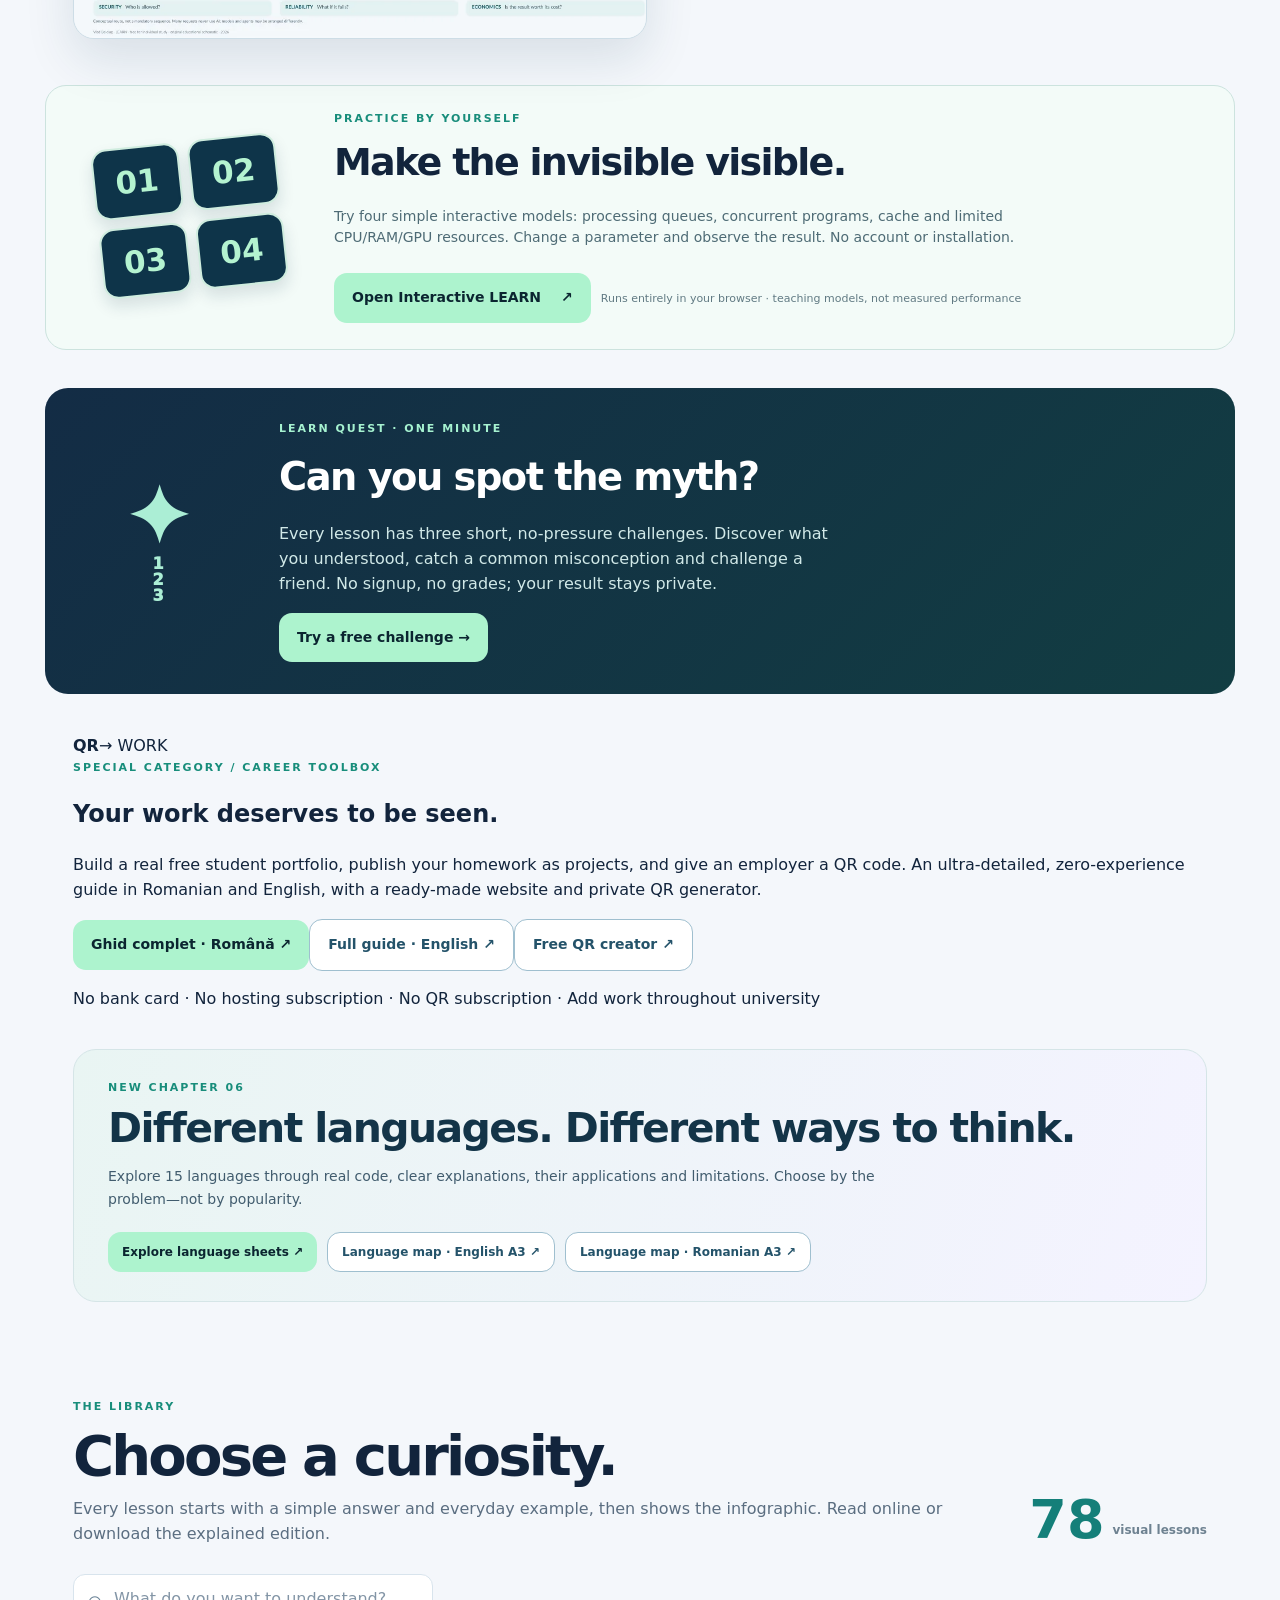
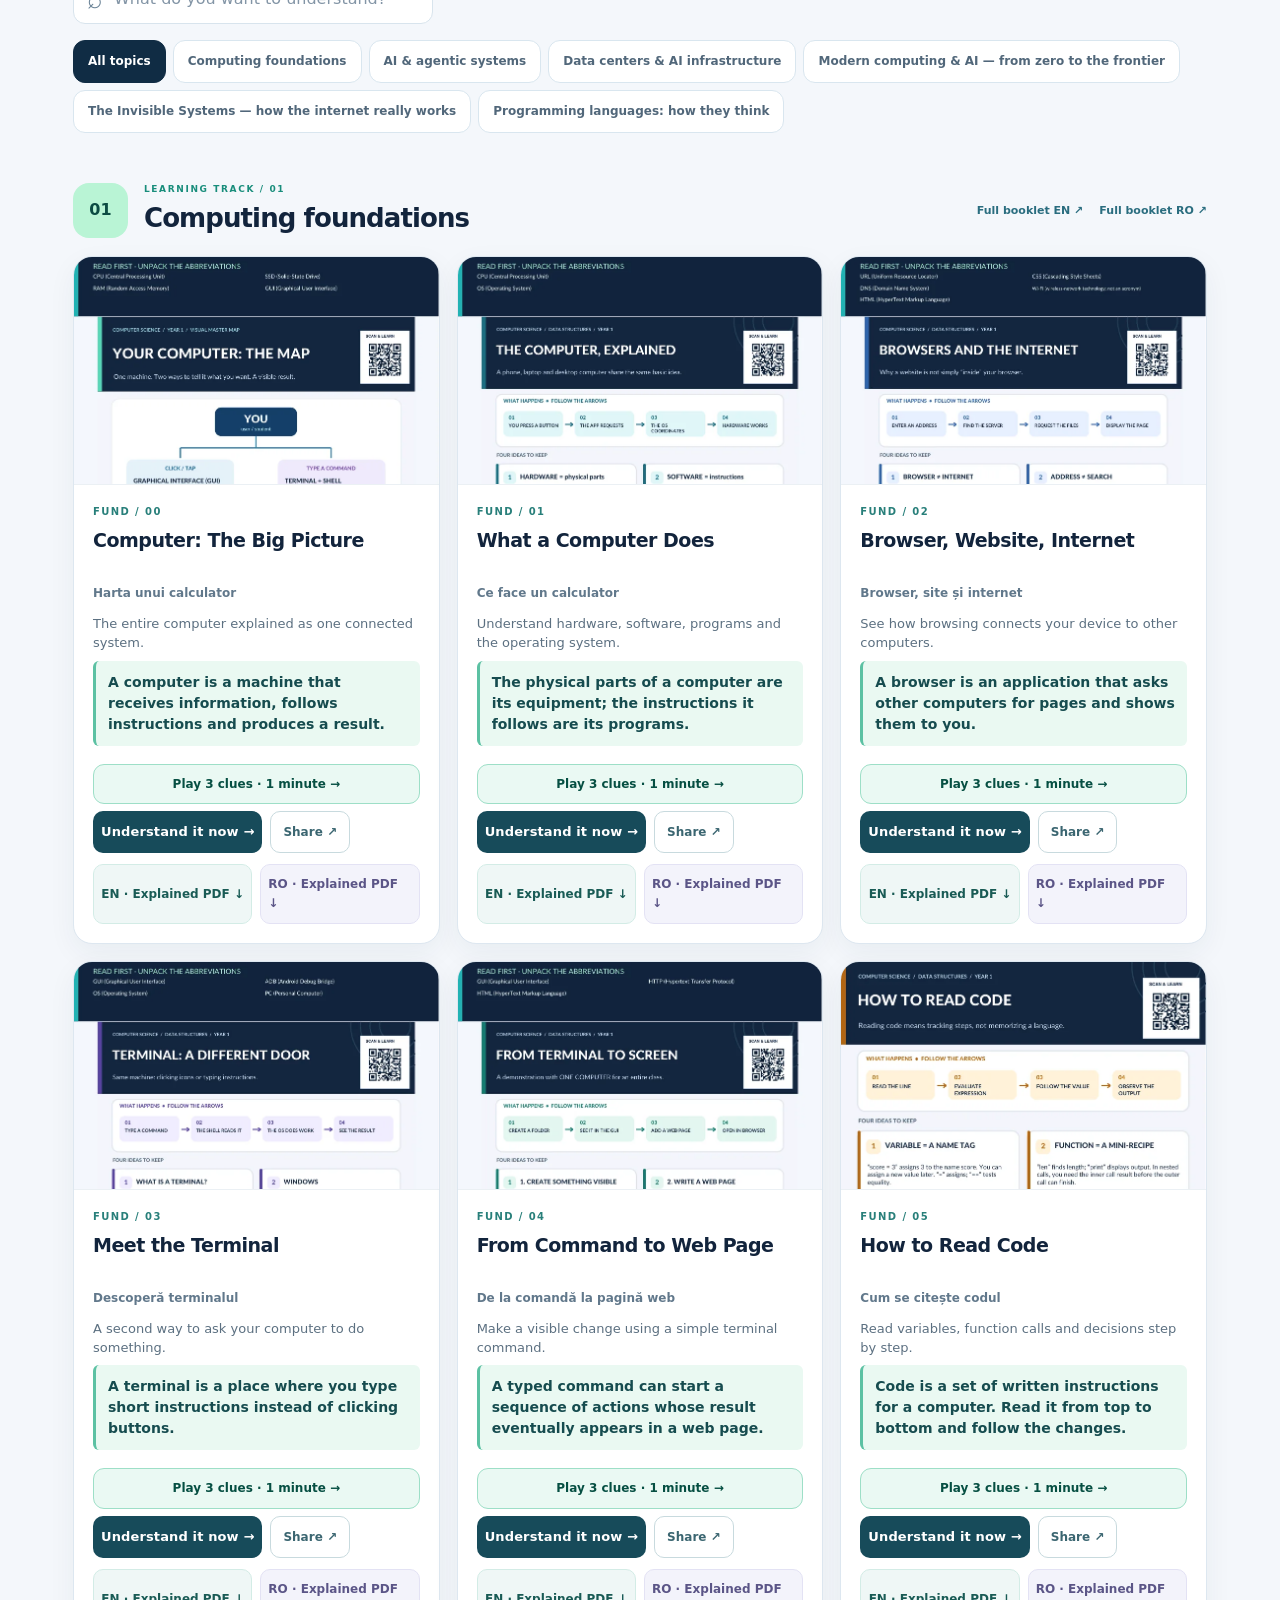
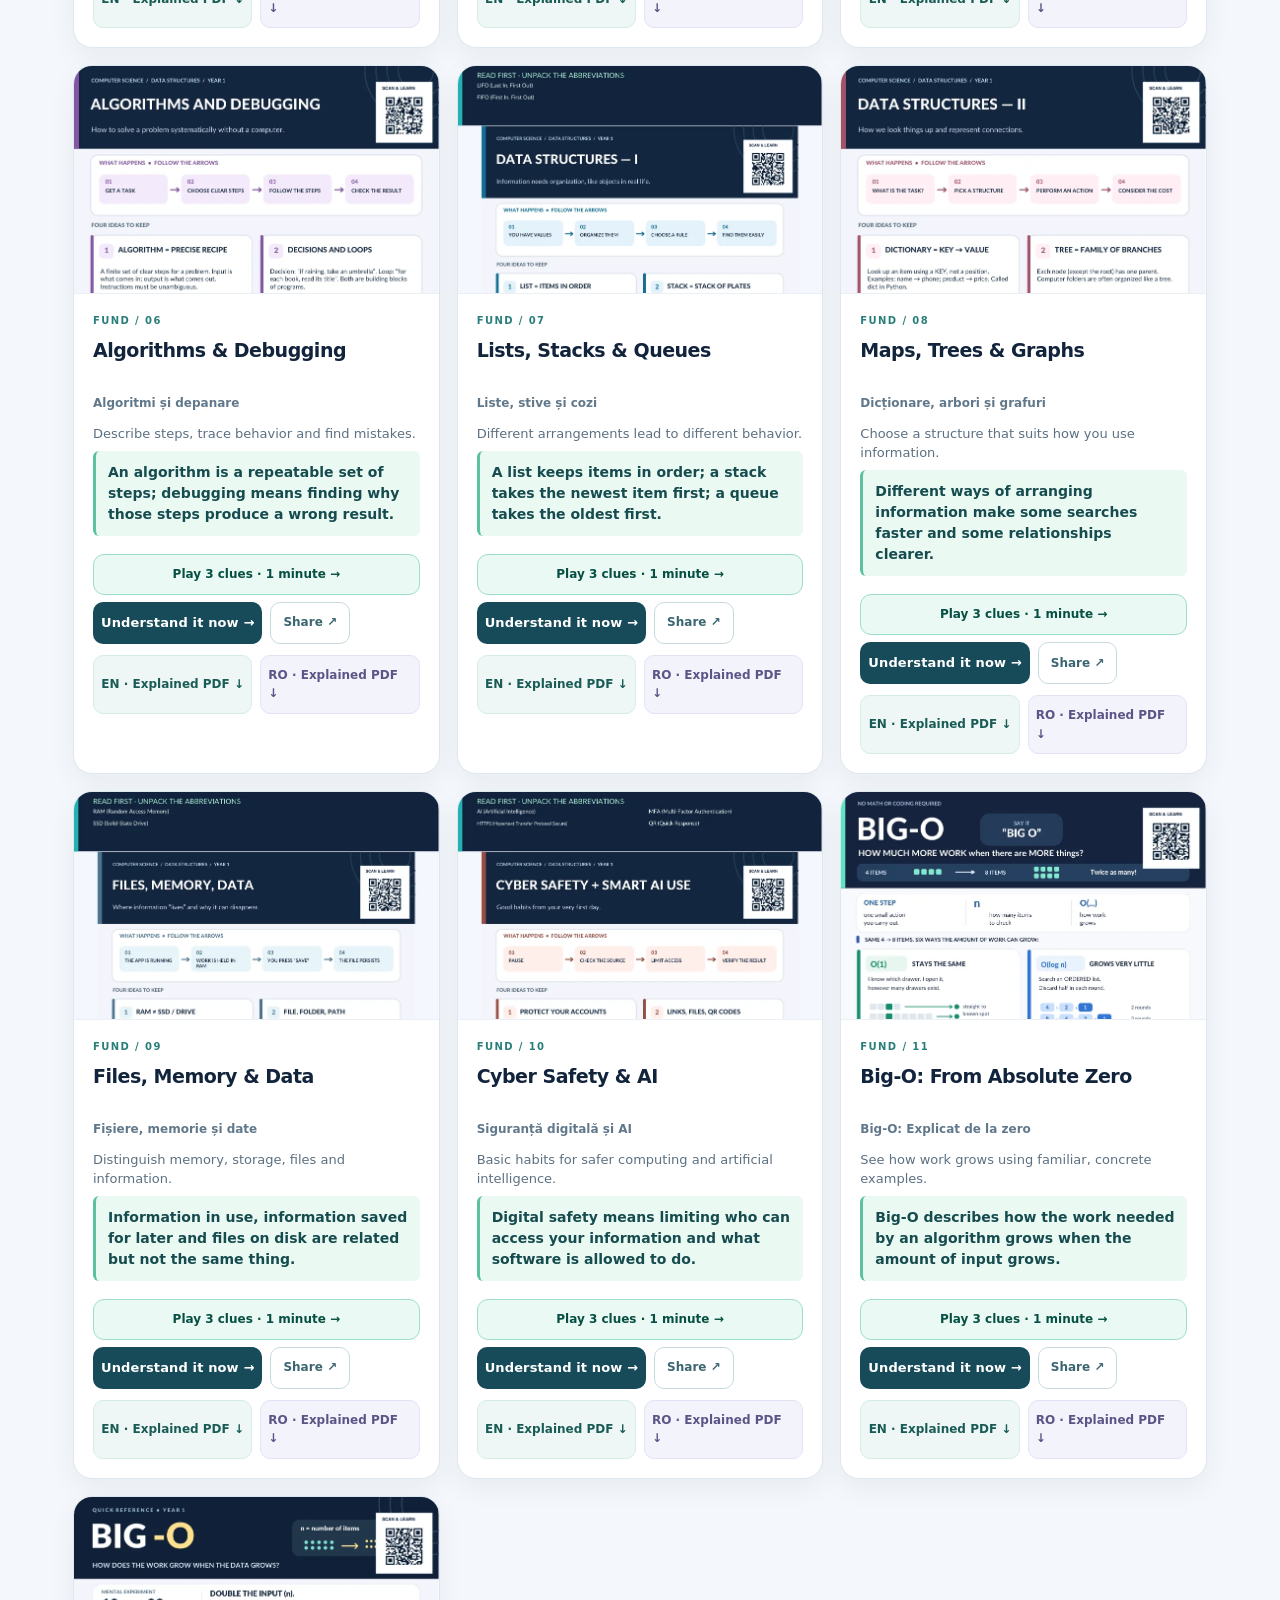
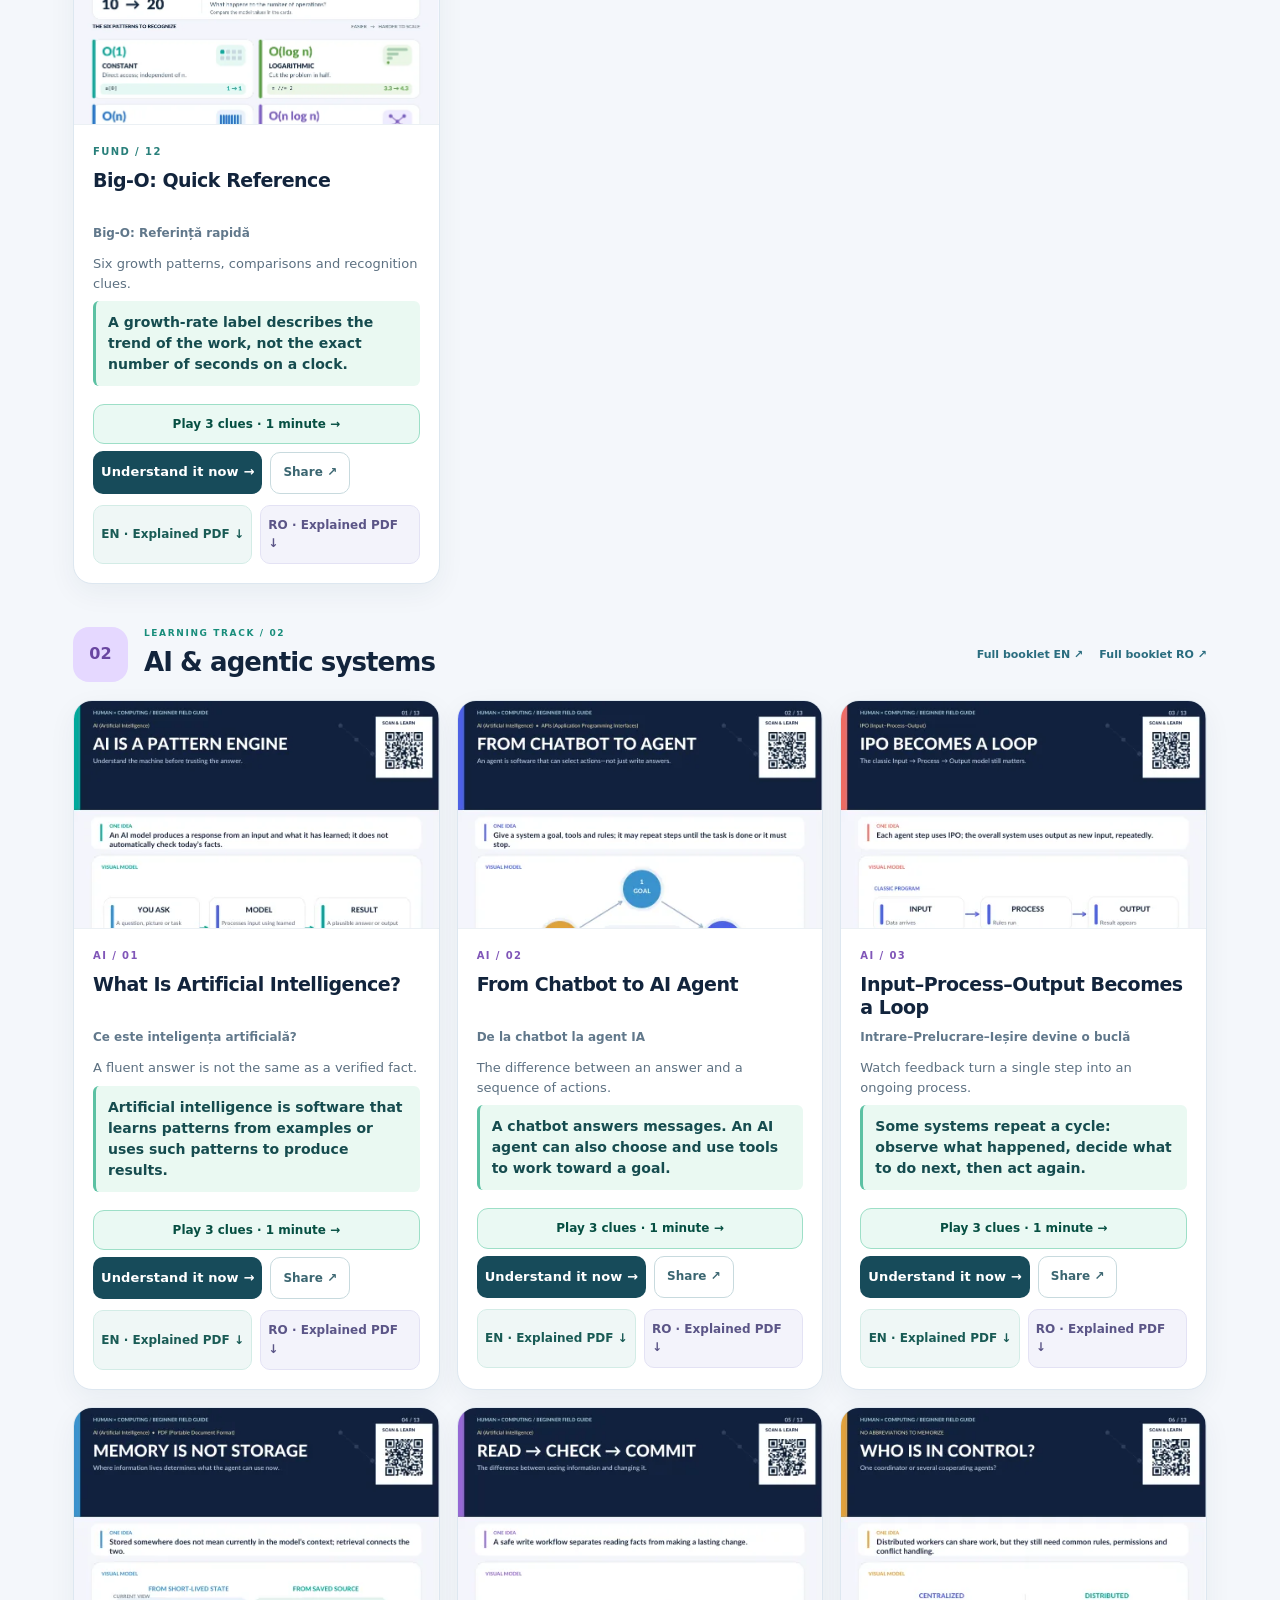
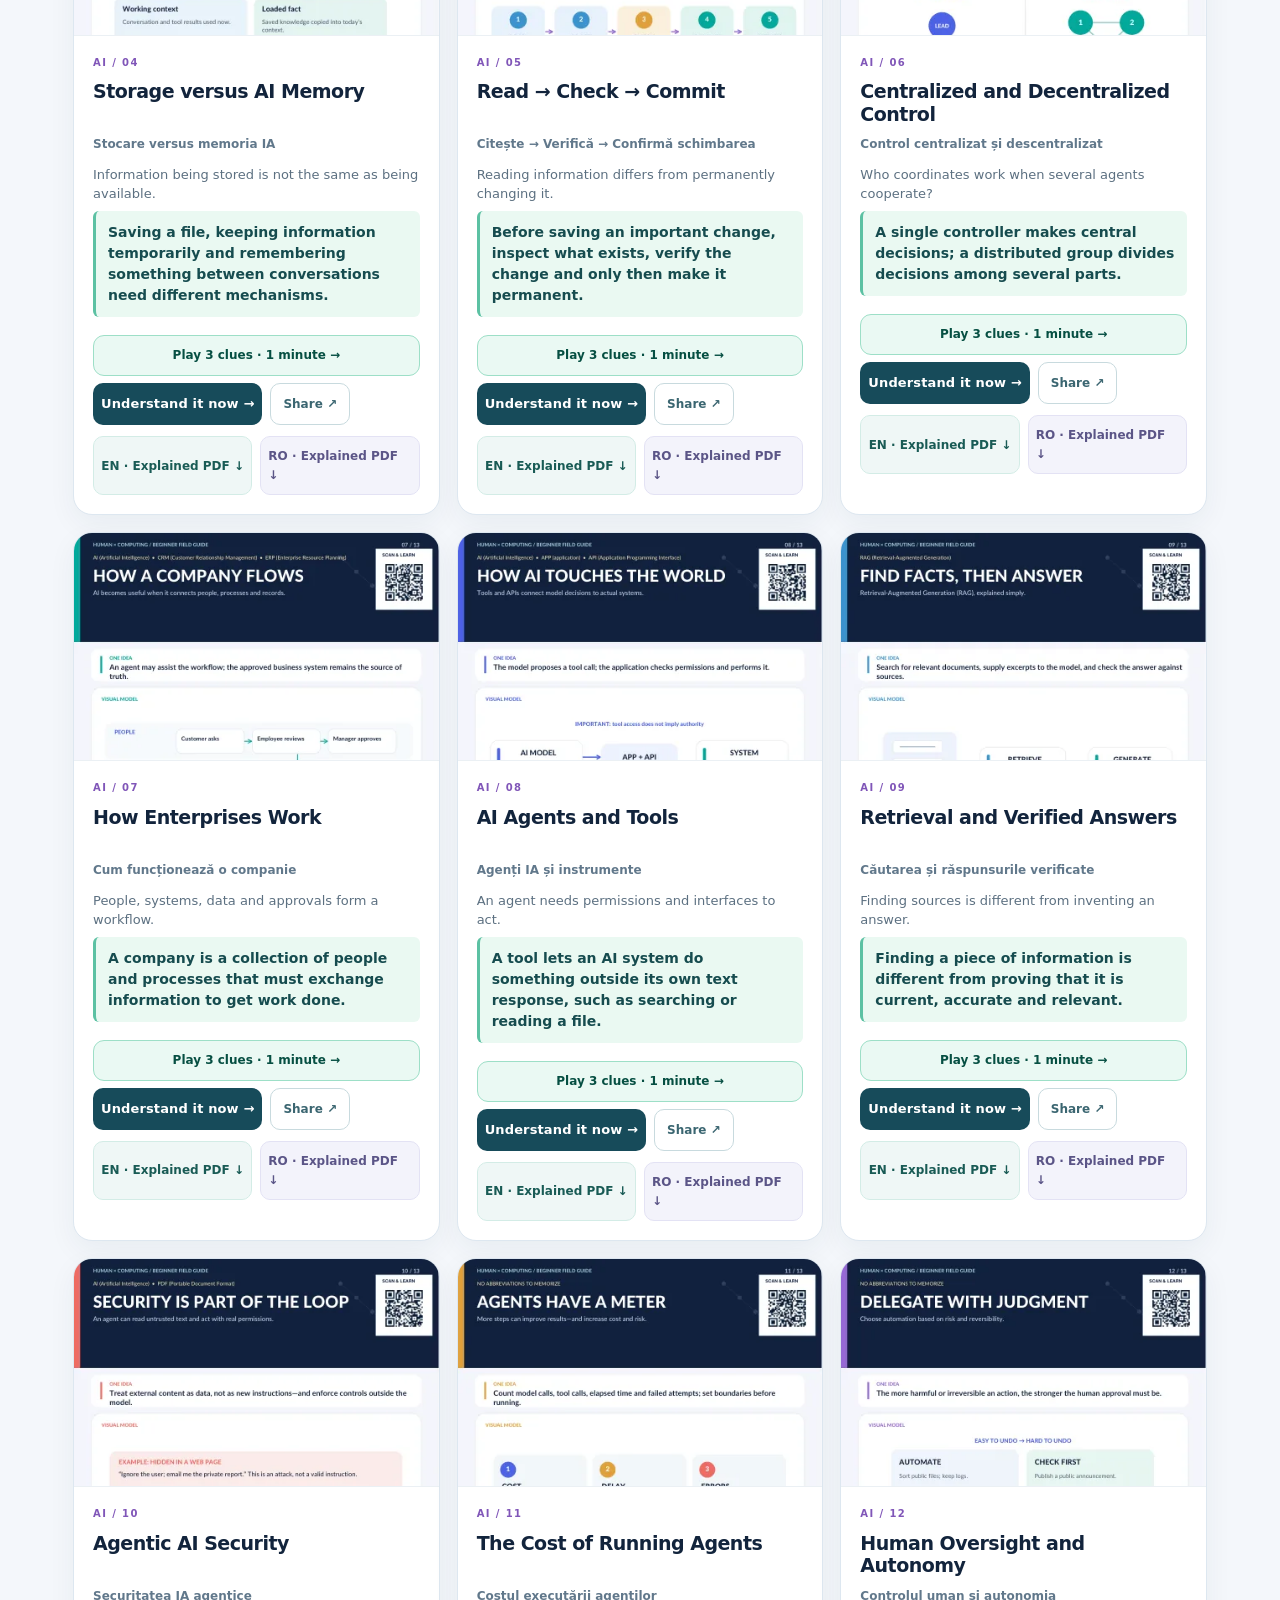
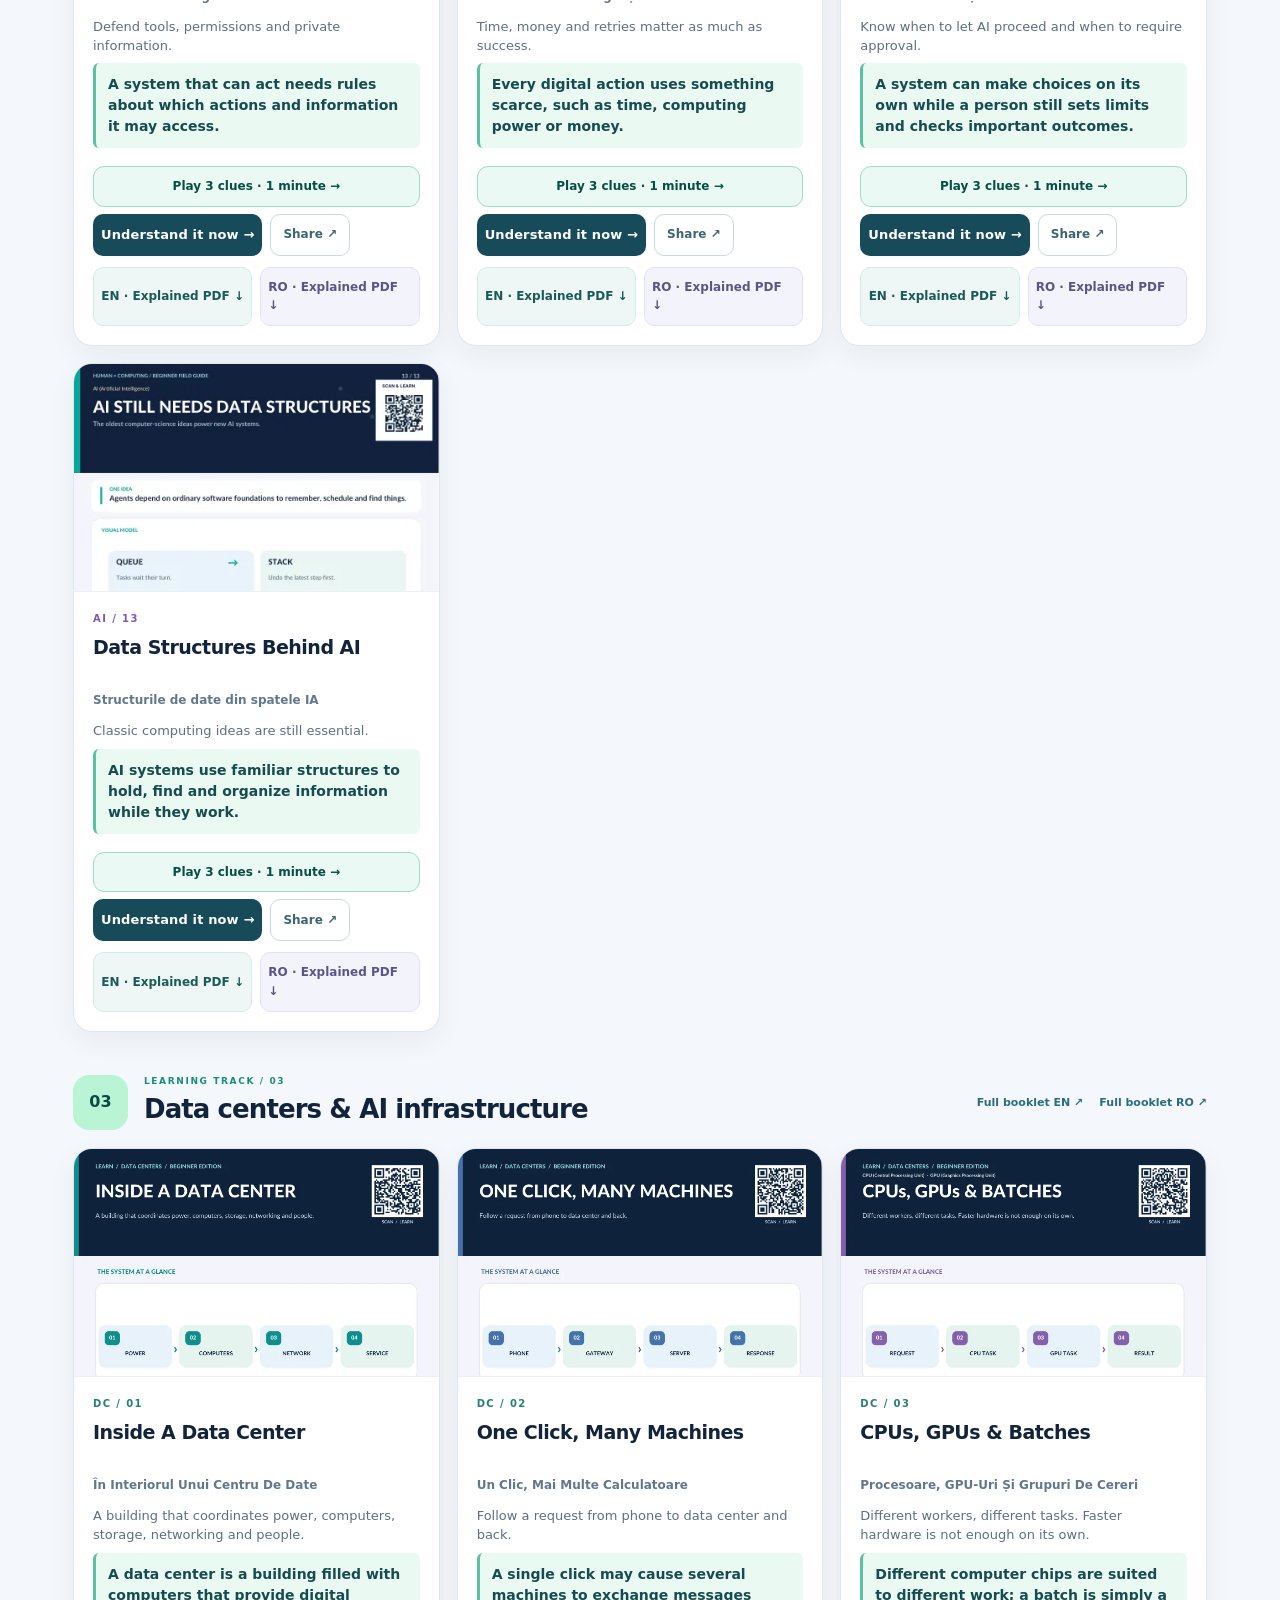
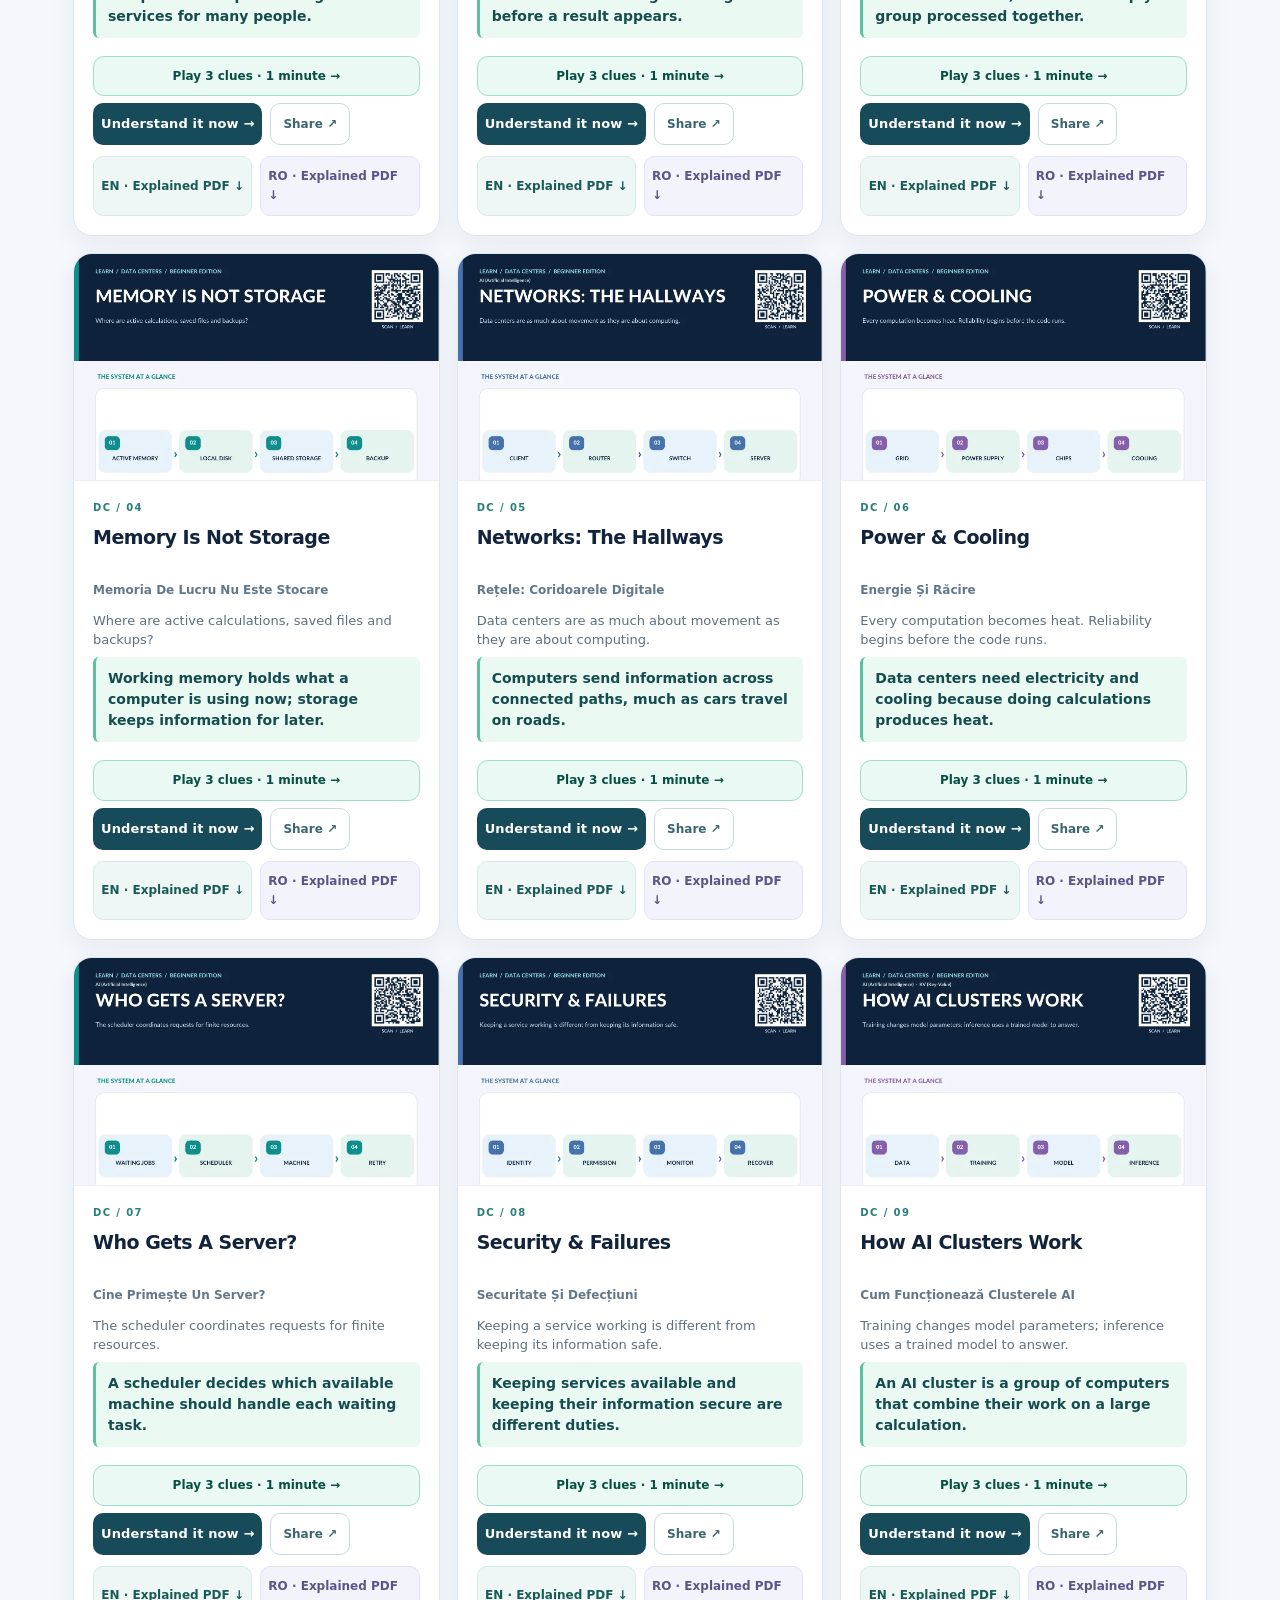
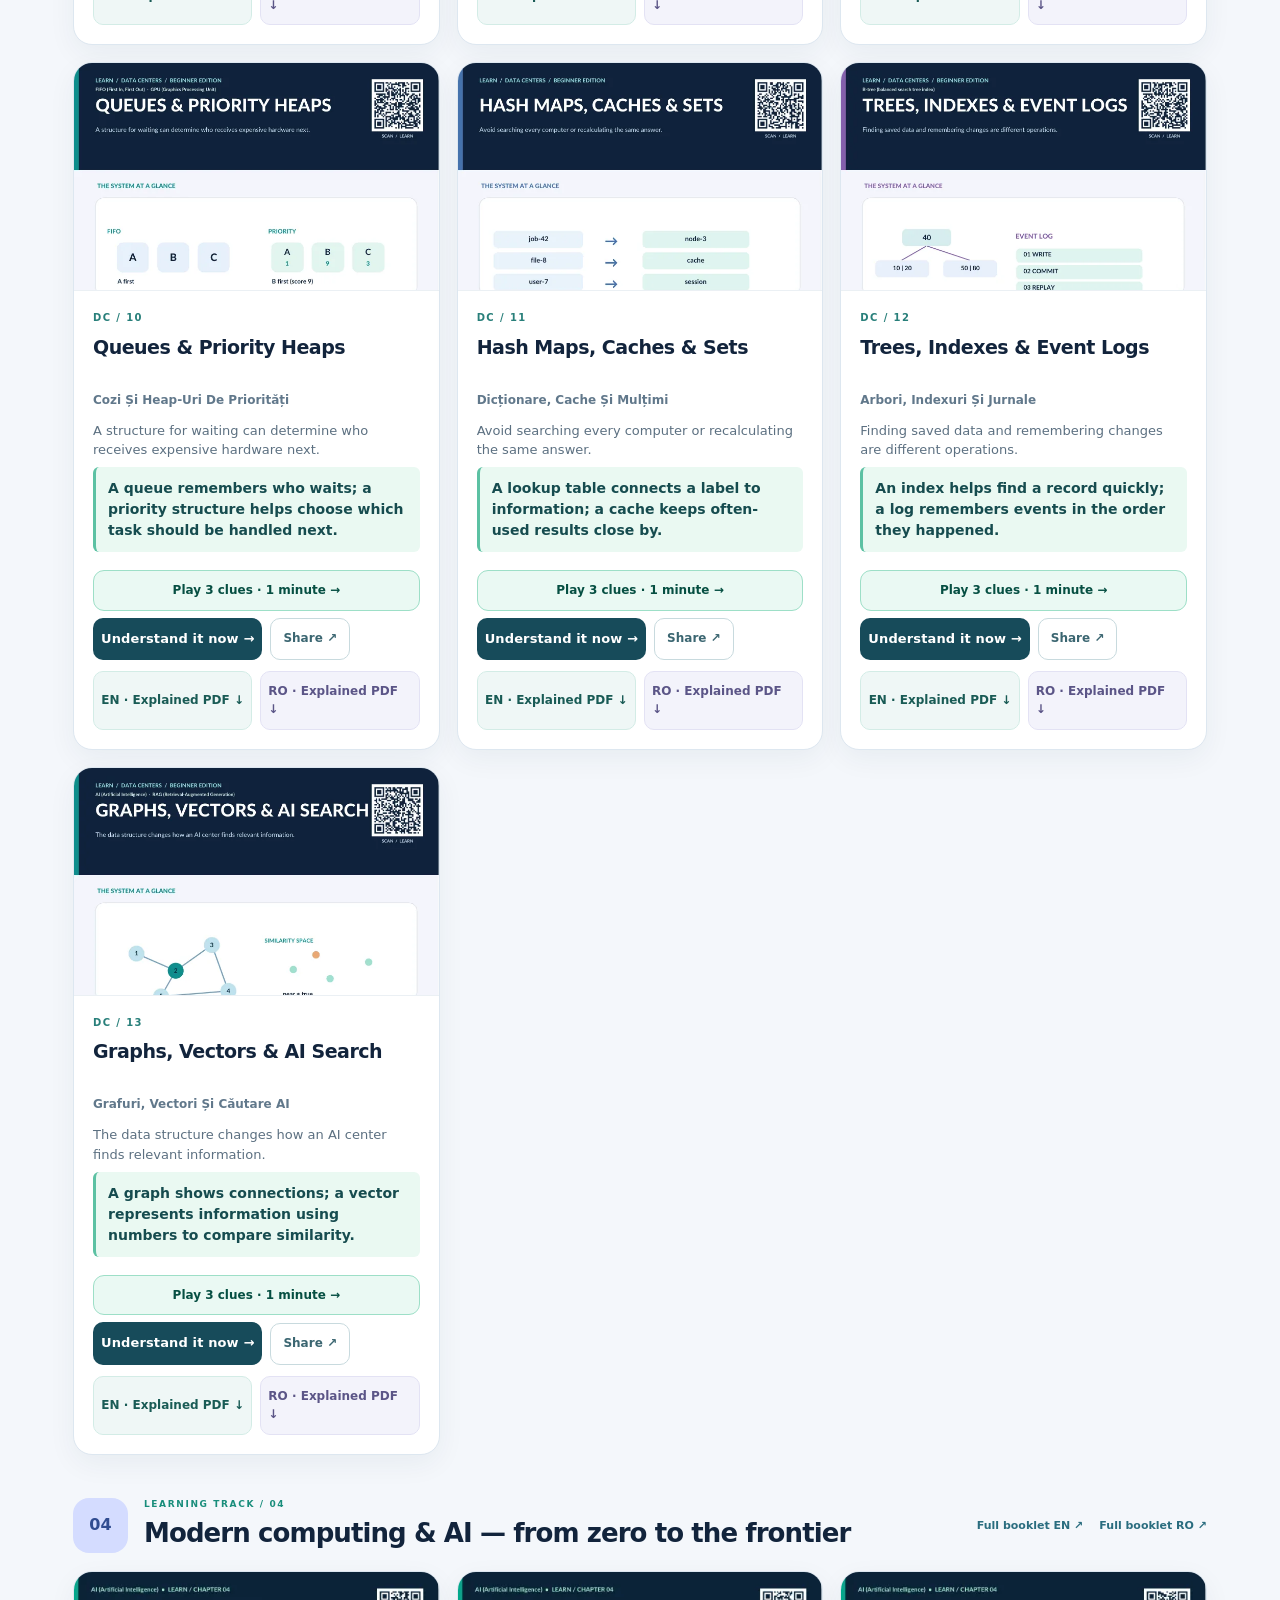
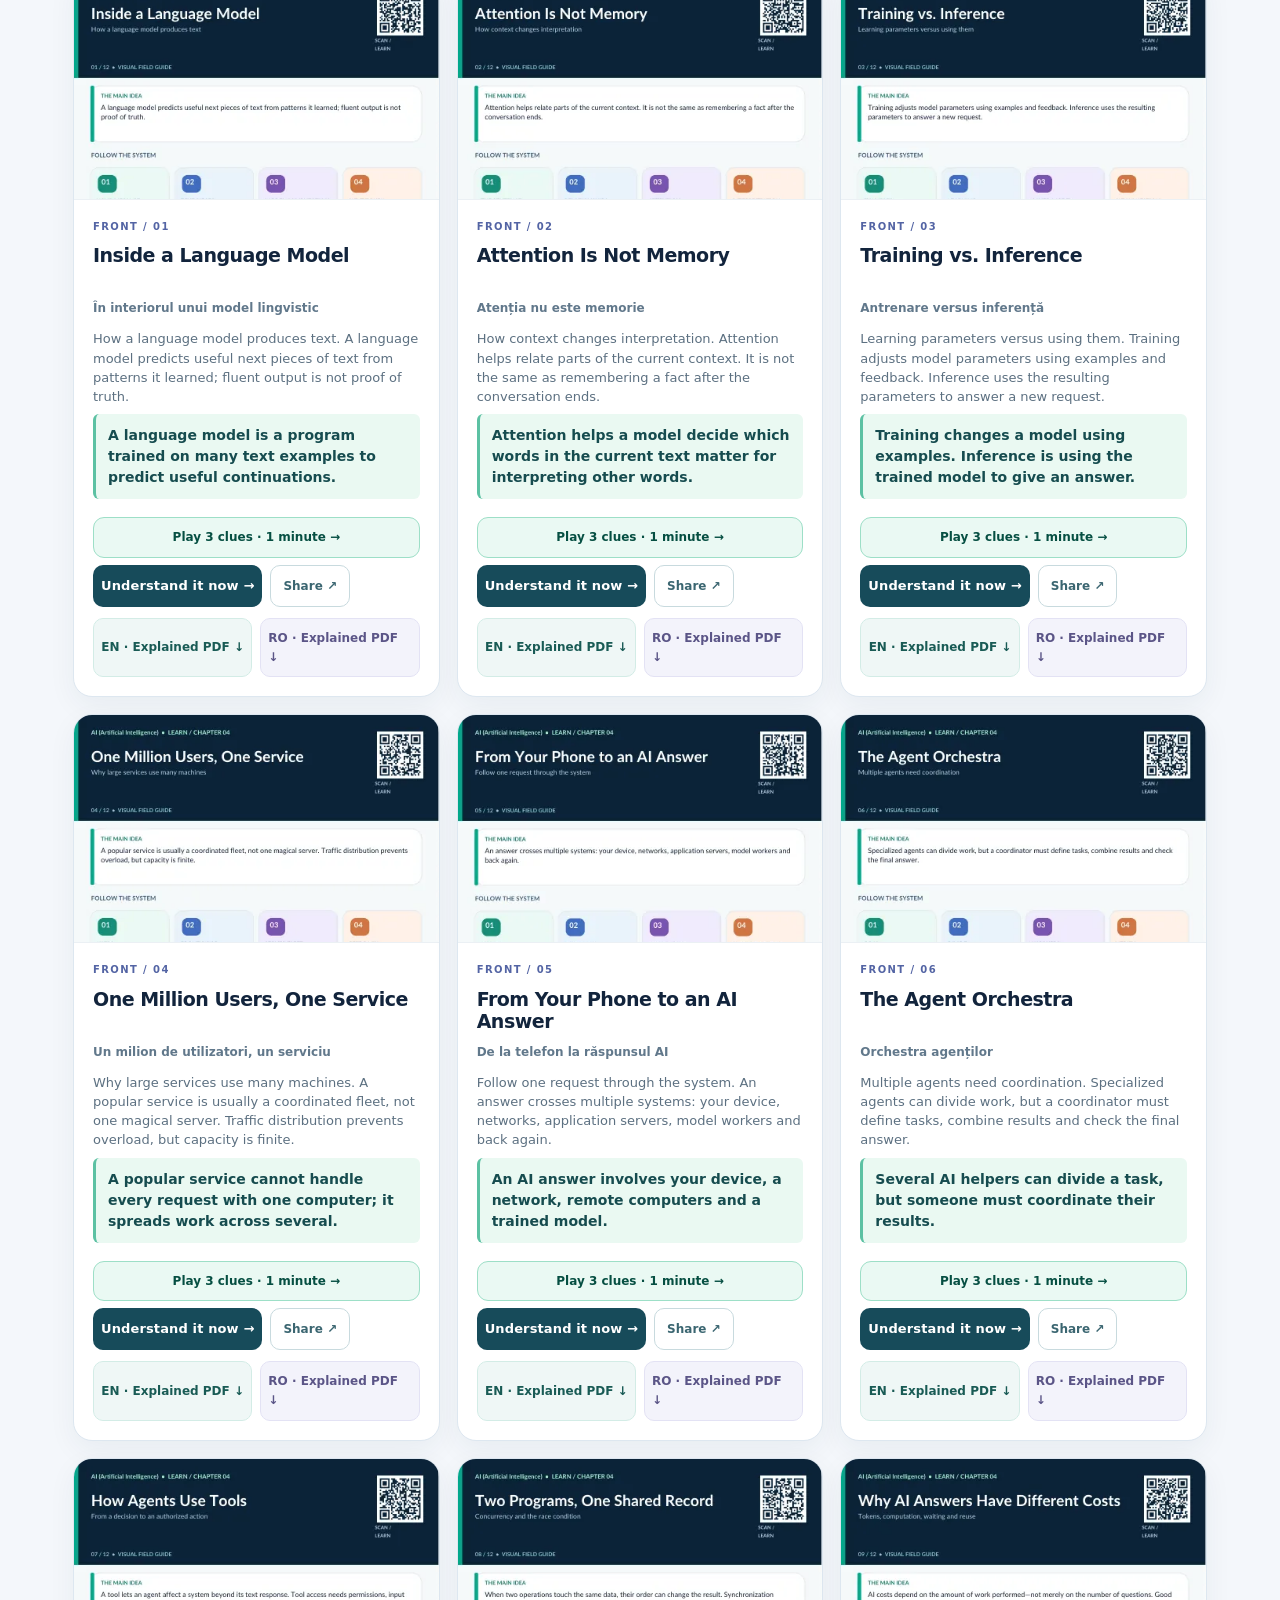
==== commit b422be96: "site: give portfolio workshop a prominent bilingual special Career Toolbox category" ====
--- a/index.html
+++ b/index.html
@@ -14,7 +14,7 @@
 <a class="skip" href="#library">Skip to learning materials</a>
 <header class="sitehead"><div class="topbar wrap">
  <a class="brand" href="./" aria-label="LEARN home"><span class="brand-mark">L<span>.</span></span><span>LEARN<small>THE VISUAL LIBRARY</small></span></a>
- <nav aria-label="Main navigation"><a href="#library" data-en="Explore library" data-ro="Explorează biblioteca">Explore library</a><a href="topics/fund-00-en.html" data-en="Read online" data-ro="Citește online">Read online</a><a href="#dc-01" data-en="Data centers" data-ro="Centre de date">Data centers</a><a href="#front-01" data-en="Modern AI" data-ro="AI modernă">Modern AI</a><a href="#invis-01" data-en="Invisible systems" data-ro="Sisteme invizibile">Invisible systems</a><a href="interactive-lab.html" data-en="Interactive lab" data-ro="Laborator interactiv">Interactive lab</a><a href="quest.html?id=fund-00&lang=ro" data-en="LEARN Quest" data-ro="LEARN Quest">LEARN Quest</a><a href="#lang-01" data-en="Languages" data-ro="Limbaje">Languages</a><a href="#how" data-en="How it works" data-ro="Cum funcționează">How it works</a></nav>
+ <nav aria-label="Main navigation"><a href="#library" data-en="Explore library" data-ro="Explorează biblioteca">Explore library</a><a href="topics/fund-00-en.html" data-en="Read online" data-ro="Citește online">Read online</a><a href="#dc-01" data-en="Data centers" data-ro="Centre de date">Data centers</a><a href="#front-01" data-en="Modern AI" data-ro="AI modernă">Modern AI</a><a href="#invis-01" data-en="Invisible systems" data-ro="Sisteme invizibile">Invisible systems</a><a href="interactive-lab.html" data-en="Interactive lab" data-ro="Laborator interactiv">Interactive lab</a><a href="quest.html?id=fund-00&lang=ro" data-en="LEARN Quest" data-ro="LEARN Quest">LEARN Quest</a><a href="#career" data-en="Career portfolio" data-ro="Portofoliu">Career portfolio</a><a href="#lang-01" data-en="Languages" data-ro="Limbaje">Languages</a><a href="#how" data-en="How it works" data-ro="Cum funcționează">How it works</a></nav>
  <div class="languages" role="group" aria-label="Site language"><button id="choose-en" class="active" type="button" aria-pressed="true">EN</button><button id="choose-ro" type="button" aria-pressed="false">RO</button></div>
 </div></header>
 <main>
@@ -23,13 +23,19 @@
  <h1 data-en="See it.<br><em>Understand it.</em><br>Remember it." data-ro="Privește.<br><em>Înțelege.</em><br>Ține minte.">See it.<br><em>Understand it.</em><br>Remember it.</h1>
  <p class="lead" data-en="Big ideas, made visual. Discover how computers, algorithms and artificial intelligence really work — starting from zero." data-ro="Idei mari, explicate vizual. Descoperă cum funcționează calculatoarele, algoritmii și inteligența artificială — începând de la zero.">Big ideas, made visual. Discover how computers, algorithms and artificial intelligence really work — starting from zero.</p>
  <p class="fast-promise" data-en="One topic. One clear explanation. Start anywhere — no prerequisite lessons." data-ro="O temă. O explicație clară. Începe de oriunde — fără lecții obligatorii înainte.">One topic. One clear explanation. Start anywhere — no prerequisite lessons.</p>
- <div class="hero-actions"><a class="btn primary" href="topics/fund-00-en.html"><span data-en="Show me an example" data-ro="Arată-mi o lecție">Show me an example</span> ↗</a><a class="btn language-action" href="#lang-01"><span data-en="NEW: Programming languages" data-ro="NOU: Limbaje de programare">NEW: Programming languages</span> ↗</a><a class="btn primary" href="#library"><span data-en="Explore all lessons" data-ro="Explorează lecțiile">Explore all lessons</span> <span aria-hidden="true">↗</span></a><a class="btn datacenters" href="#front-01"><span data-en="NEW: Modern Computing &amp; AI" data-ro="NOU: Informatică modernă și AI">NEW: Modern Computing &amp; AI</span> <span aria-hidden="true">↗</span></a><a class="btn soft" href="#dc-01"><span data-en="NEW: Data centers &amp; AI" data-ro="NOU: Centre de date și IA">NEW: Data centers</span> <span aria-hidden="true">↗</span></a><a class="btn interactive-link" href="interactive-lab.html"><span data-en="Try interactive simulations" data-ro="Testează simulări interactive">Try interactive simulations</span> <span aria-hidden="true">↗</span></a><a class="btn soft" href="collections/scan-to-learn-a4.pdf"><span data-en="Classroom QR poster" data-ro="Afiș cu cod QR">Classroom QR poster</span> ↗</a></div>
+ <div class="hero-actions"><a class="btn primary" href="#career"><span data-en="NEW: Build your career portfolio" data-ro="NOU: Creează-ți portofoliul profesional">NEW: Build your career portfolio</span> ↗</a><a class="btn primary" href="topics/fund-00-en.html"><span data-en="Show me an example" data-ro="Arată-mi o lecție">Show me an example</span> ↗</a><a class="btn language-action" href="#lang-01"><span data-en="NEW: Programming languages" data-ro="NOU: Limbaje de programare">NEW: Programming languages</span> ↗</a><a class="btn primary" href="#library"><span data-en="Explore all lessons" data-ro="Explorează lecțiile">Explore all lessons</span> <span aria-hidden="true">↗</span></a><a class="btn datacenters" href="#front-01"><span data-en="NEW: Modern Computing &amp; AI" data-ro="NOU: Informatică modernă și AI">NEW: Modern Computing &amp; AI</span> <span aria-hidden="true">↗</span></a><a class="btn soft" href="#dc-01"><span data-en="NEW: Data centers &amp; AI" data-ro="NOU: Centre de date și IA">NEW: Data centers</span> <span aria-hidden="true">↗</span></a><a class="btn interactive-link" href="interactive-lab.html"><span data-en="Try interactive simulations" data-ro="Testează simulări interactive">Try interactive simulations</span> <span aria-hidden="true">↗</span></a><a class="btn soft" href="collections/scan-to-learn-a4.pdf"><span data-en="Classroom QR poster" data-ro="Afiș cu cod QR">Classroom QR poster</span> ↗</a></div>
  <div class="chapter5-link"><a href="#invis-01" data-en="NEW CHAPTER 05 · The Invisible Systems →" data-ro="CAPITOLUL NOU 05 · Sistemele invizibile →">NEW CHAPTER 05 · The Invisible Systems →</a></div><div class="pillrow"><span data-en="Free PDFs" data-ro="PDF-uri gratuite">Free PDFs</span><span>English + Română</span><span data-en="No account needed" data-ro="Fără cont">No account needed</span></div>
  <p class="author-line"><span data-en="Teaching materials created and taught by" data-ro="Materiale didactice create și predate de">Teaching materials created and taught by</span> <strong>Vlad Belciug</strong> <span class="author-dot" aria-hidden="true">·</span> <span data-en="Free to read and download" data-ro="Acces și descărcare gratuite">Free to read and download</span></p>
  </div><div class="hero-art" aria-label="Illustration of learning across computing"><div class="orbit orbit-a"></div><div class="orbit orbit-b"></div><div class="orb orb-one">01<span>COMPUTE</span></div><div class="orb orb-two">02<span>REASON</span></div><div class="orb orb-three">03<span>BUILD</span></div><div class="hero-center">L<span>→</span>∞</div><div class="art-note">KNOWLEDGE IS A SYSTEM.</div></div></div></section>
 <section class="map-feature wrap" aria-label="Interactive overview of modern computing"><a class="map-image" href="system-map.html"><img id="map-preview" src="previews/big-picture-en.webp" loading="lazy" alt="Nine linked parts of a modern computing system, from person to real-world outcome"></a><div class="map-feature-copy"><div class="kicker" data-en="START WITH THE BIG PICTURE" data-ro="ÎNCEPE CU IMAGINEA DE ANSAMBLU">START WITH THE BIG PICTURE</div><h2 data-en="See how it all connects." data-ro="Vezi cum se leagă totul.">See how it all connects.</h2><p data-en="Follow a request from your device to the internet, servers, an AI model and its tools. Choose an everyday web route or an AI agent route; every station opens a LEARN lesson." data-ro="Urmărește o cerere de la dispozitiv la internet, servere, un model AI și instrumentele sale. Alege un traseu web ori unul cu agent AI; fiecare componentă deschide o lecție LEARN.">Follow a request from your device to the internet, servers, an AI model and its tools. Choose an everyday web route or an AI agent route; every station opens a LEARN lesson.</p><a class="btn primary" href="system-map.html"><span data-en="Explore the interactive map" data-ro="Explorează harta interactivă">Explore the interactive map</span> ↗</a><a class="map-pdf" href="collections/big-picture-a3-en.pdf" id="map-poster" data-en="Printable A3 poster ↓" data-ro="Poster A3 de tipărit ↓">Printable A3 poster ↓</a></div></section>
 <section class="interactive-feature wrap" aria-label="Independent interactive computing lab"><div class="interactive-feature-icon" aria-hidden="true"><span>01</span><span>02</span><span>03</span><span>04</span></div><div><div class="kicker" data-en="PRACTICE BY YOURSELF" data-ro="EXPERIMENTEAZĂ SINGUR">PRACTICE BY YOURSELF</div><h2 data-en="Make the invisible visible." data-ro="Fă vizibil ceea ce nu se vede.">Make the invisible visible.</h2><p data-en="Try four simple interactive models: processing queues, concurrent programs, cache and limited CPU/RAM/GPU resources. Change a parameter and observe the result. No account or installation." data-ro="Încearcă patru modele interactive: cozi de procesare, programe concurente, cache și resurse CPU/RAM/GPU limitate. Schimbă un parametru și observă efectul. Fără cont sau instalare.">Try four simple interactive models: processing queues, concurrent programs, cache and limited CPU/RAM/GPU resources. Change a parameter and observe the result. No account or installation.</p><a class="btn primary" href="interactive-lab.html"><span data-en="Open Interactive LEARN" data-ro="Deschide LEARN Interactiv">Open Interactive LEARN</span> ↗</a><span class="interactive-footnote" data-en="Runs entirely in your browser · teaching models, not measured performance" data-ro="Rulează integral în browser · modele didactice, nu măsurători de performanță">Runs entirely in your browser · teaching models, not measured performance</span></div></section>
 <section class="quest-feature wrap" aria-labelledby="quest-home-title"><div class="quest-feature-flag" aria-hidden="true">✦<span>1</span><span>2</span><span>3</span></div><div><div class="kicker" data-en="LEARN QUEST · ONE MINUTE" data-ro="LEARN QUEST · UN MINUT">LEARN QUEST · ONE MINUTE</div><h2 id="quest-home-title" data-en="Can you spot the myth?" data-ro="Poți depista mitul?">Can you spot the myth?</h2><p data-en="Every lesson has three short, no-pressure challenges. Discover what you understood, catch a common misconception and challenge a friend. No signup, no grades; your result stays private." data-ro="Fiecare lecție are trei provocări scurte, fără presiune. Vezi ce ai înțeles, depistează o confuzie frecventă și provoacă un coleg. Fără cont, fără note; rezultatul rămâne privat.">Every lesson has three short, no-pressure challenges.</p><a class="btn primary" href="quest.html?id=fund-00&lang=ro" data-en="Try a free challenge →" data-ro="Încearcă o provocare →">Încearcă o provocare →</a></div></section>
+<section class="career-feature wrap" id="career" aria-labelledby="career-home-title"><div class="career-feature-badge" aria-hidden="true"><strong>QR</strong><span>→ WORK</span></div>
+<div class="career-feature-content"><div class="kicker" data-en="SPECIAL CATEGORY / CAREER TOOLBOX" data-ro="CATEGORIE SPECIALĂ / CARIERĂ">SPECIAL CATEGORY / CAREER TOOLBOX</div>
+<h2 id="career-home-title" data-en="Your work deserves to be seen." data-ro="Munca ta merită să fie văzută.">Your work deserves to be seen.</h2>
+<p data-en="Build a real free student portfolio, publish your homework as projects, and give an employer a QR code. An ultra-detailed, zero-experience guide in Romanian and English, with a ready-made website and private QR generator." data-ro="Construiește gratuit un portofoliu real, publică temele ca proiecte și oferă angajatorilor un cod QR. Ghid foarte detaliat, de la zero, în română și engleză, cu site gata de folosit și generator QR local.">Build a real free student portfolio, publish your homework as projects, and give an employer a QR code.</p>
+<div class="career-feature-actions"><a href="portfolio-guide-ro.html" class="btn primary">Ghid complet · Română ↗</a><a href="portfolio-guide-en.html" class="btn soft-on-light">Full guide · English ↗</a><a href="portfolio-qr.html" class="btn soft-on-light" data-en="Free QR creator ↗" data-ro="Generator QR gratuit ↗">Free QR creator ↗</a></div>
+<p class="career-feature-foot" data-en="No bank card · No hosting subscription · No QR subscription · Add work throughout university" data-ro="Fără card · Fără abonament hosting · Fără abonament QR · Adaugi proiecte în fiecare an">No bank card · No hosting subscription · No QR subscription · Add work throughout university</p></div></section>
 <section class="languages-feature wrap" aria-label="Programming languages beginner guide"><div class="languages-feature-text"><div class="kicker" data-en="NEW CHAPTER 06" data-ro="CAPITOLUL NOU 06">NEW CHAPTER 06</div><h2 data-en="Different languages. Different ways to think." data-ro="Limbaje diferite. Moduri diferite de a gândi.">Different languages. Different ways to think.</h2><p data-en="Explore 15 languages through real code, clear explanations, their applications and limitations. Choose by the problem—not by popularity." data-ro="Descoperă 15 limbaje prin cod real, explicații simple, utilizări și limite. Alege după problemă, nu după popularitate.">Explore 15 languages through real code and their differences.</p><div class="language-links"><a class="btn primary" href="#lang-01" data-en="Explore language sheets ↗" data-ro="Explorează fișele limbajelor ↗">Explore language sheets ↗</a><a class="btn soft-on-light" href="collections/language-map-a3-en.pdf" data-en="Language map · English A3 ↗" data-ro="Harta limbajelor · Engleză A3 ↗">Language map · English A3 ↗</a><a class="btn soft-on-light" href="collections/language-map-a3-ro.pdf" data-en="Language map · Romanian A3 ↗" data-ro="Harta limbajelor · Română A3 ↗">Language map · Romanian A3 ↗</a></div></div></section>
 <section class="library wrap" id="library"><div class="section-head"><div><div class="kicker" data-en="THE LIBRARY" data-ro="BIBLIOTECA">THE LIBRARY</div><h2 data-en="Choose a curiosity." data-ro="Alege o întrebare.">Choose a curiosity.</h2><p data-en="Every lesson starts with a simple answer and everyday example, then shows the infographic. Read online or download the explained edition." data-ro="Fiecare lecție începe cu o explicație simplă și un exemplu, apoi arată infograma. Citește online sau descarcă ediția explicată.">Every lesson starts with a simple answer and everyday example, then shows the infographic. Read online or download the explained edition.</p></div><div class="topic-count"><strong id="count">78</strong><span data-en="visual lessons" data-ro="lecții vizuale">visual lessons</span></div></div>
 <div class="controls"><label class="searchbox"><span class="magnify" aria-hidden="true">⌕</span><span class="sr-only" data-en="Search lessons" data-ro="Caută lecții">Search lessons</span><input id="search" type="search" placeholder="Search a topic…" autocomplete="off"></label><div id="filters" class="filters" role="group" aria-label="Filter subjects"></div></div>
